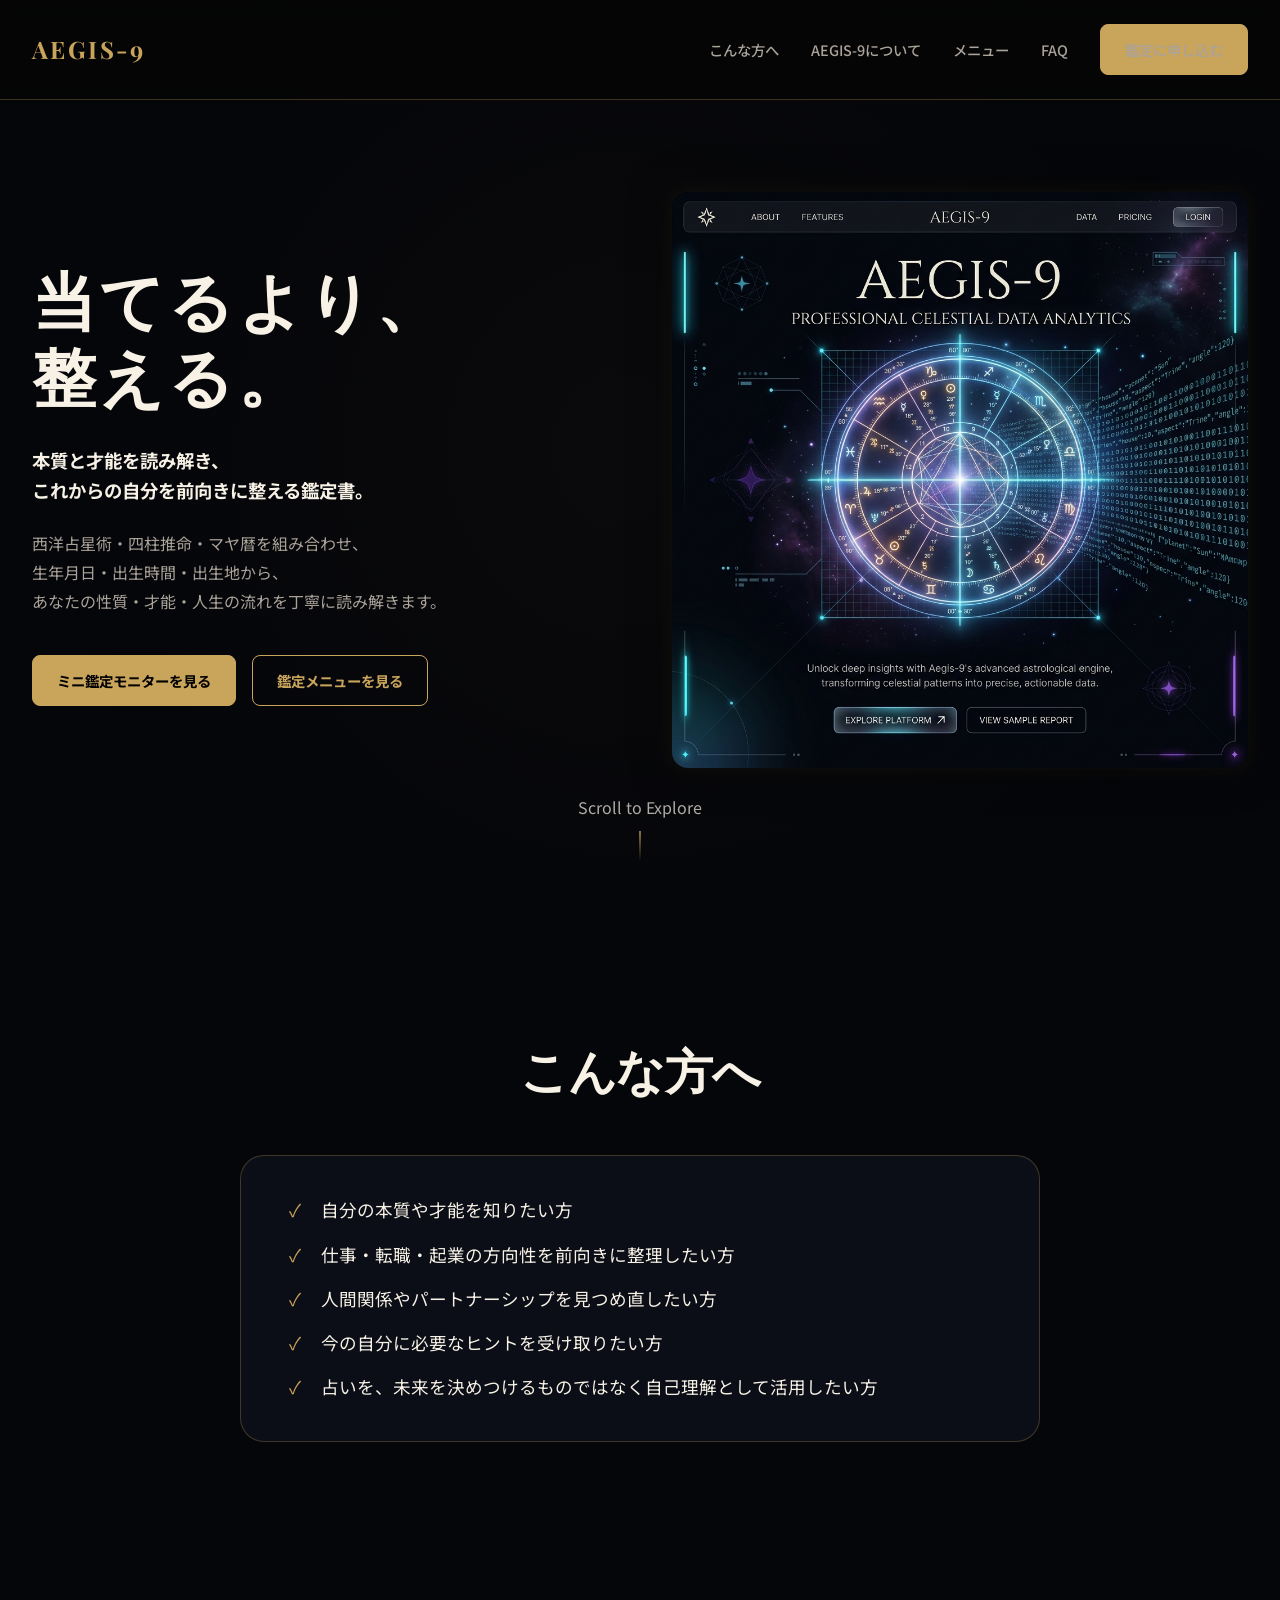
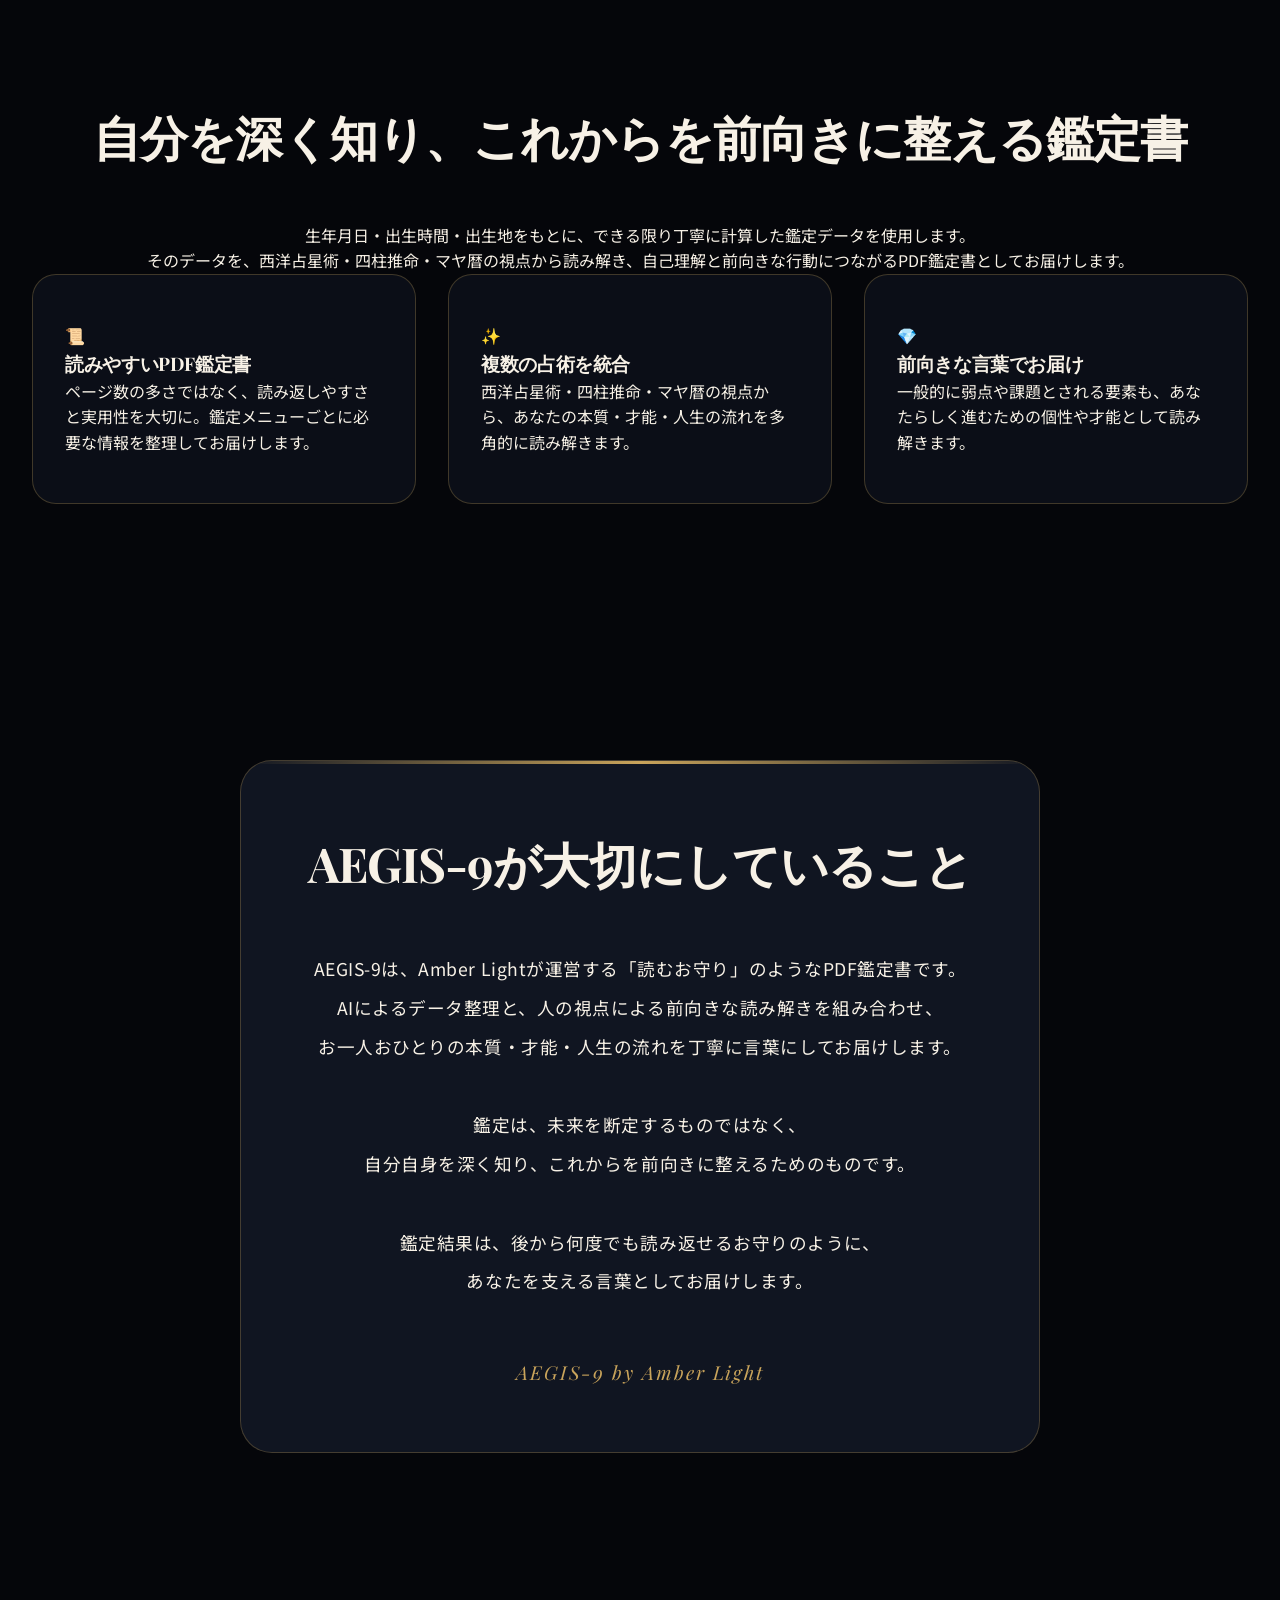
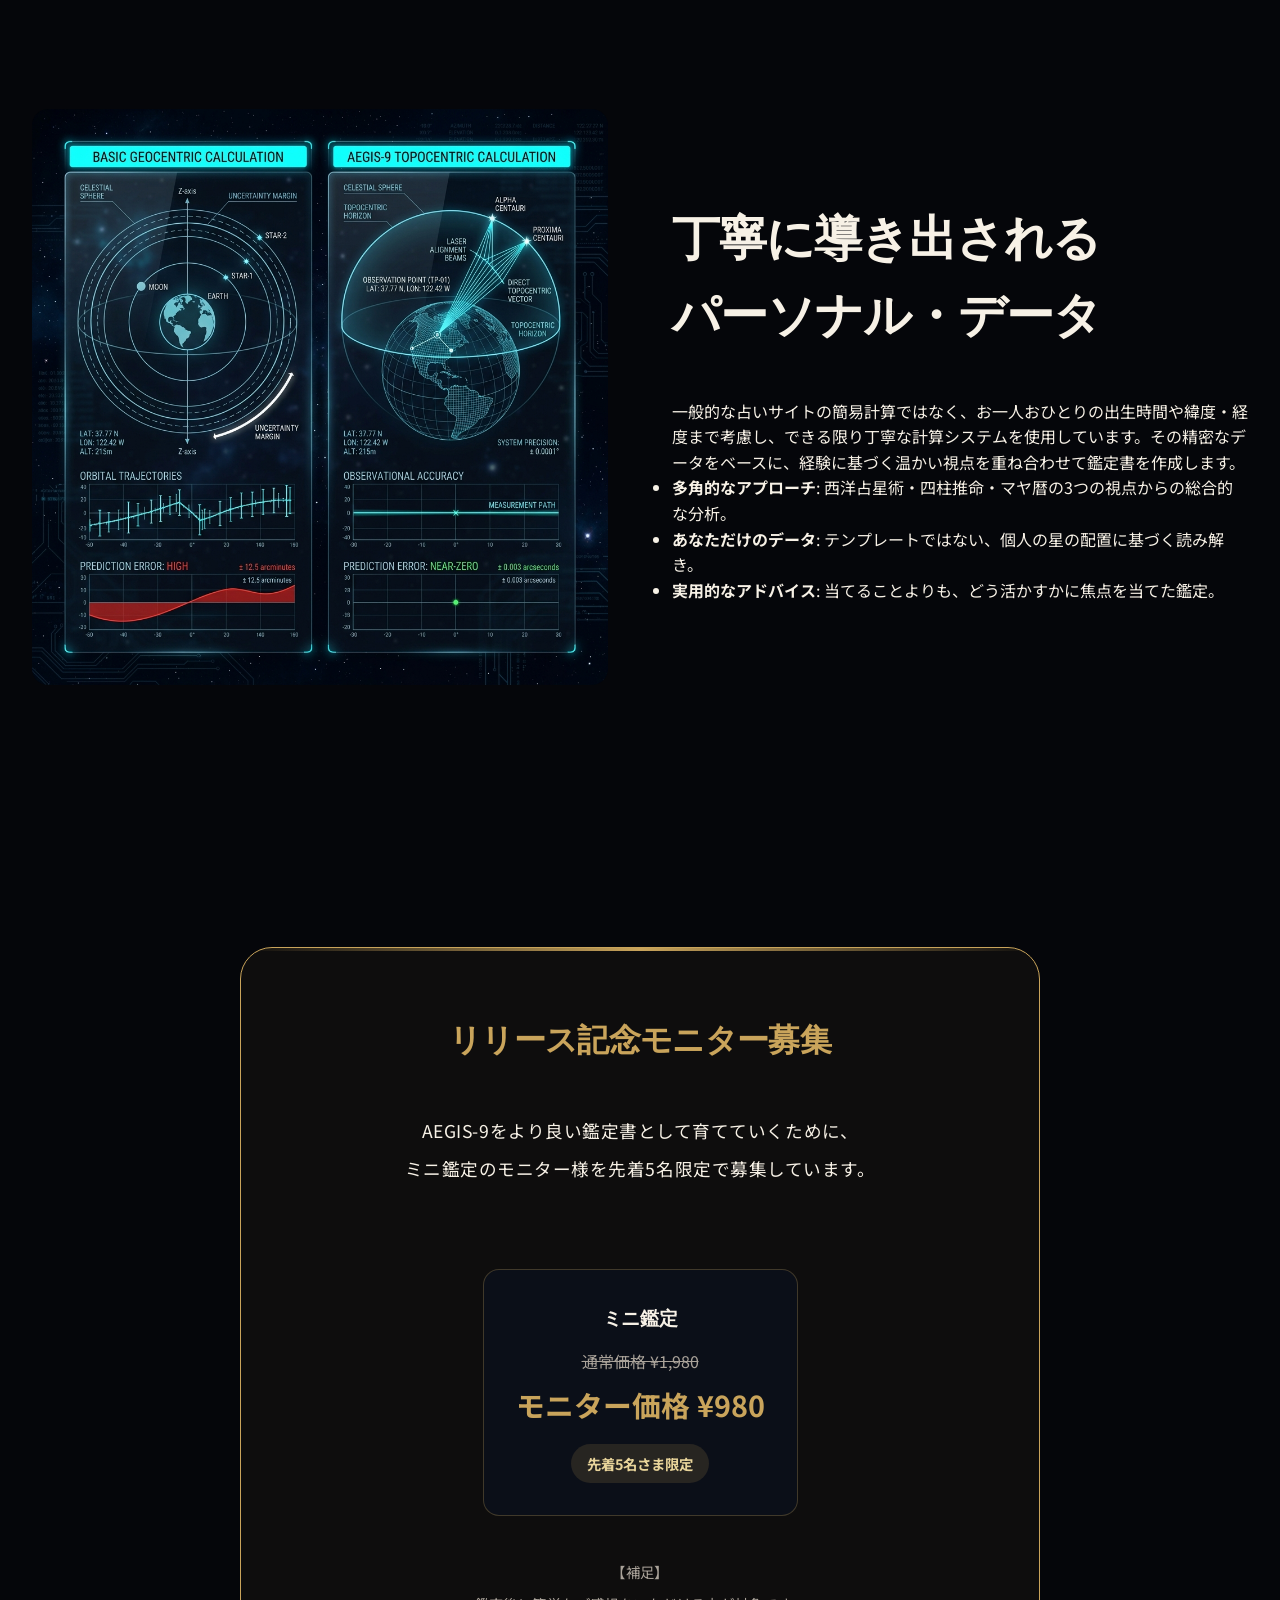
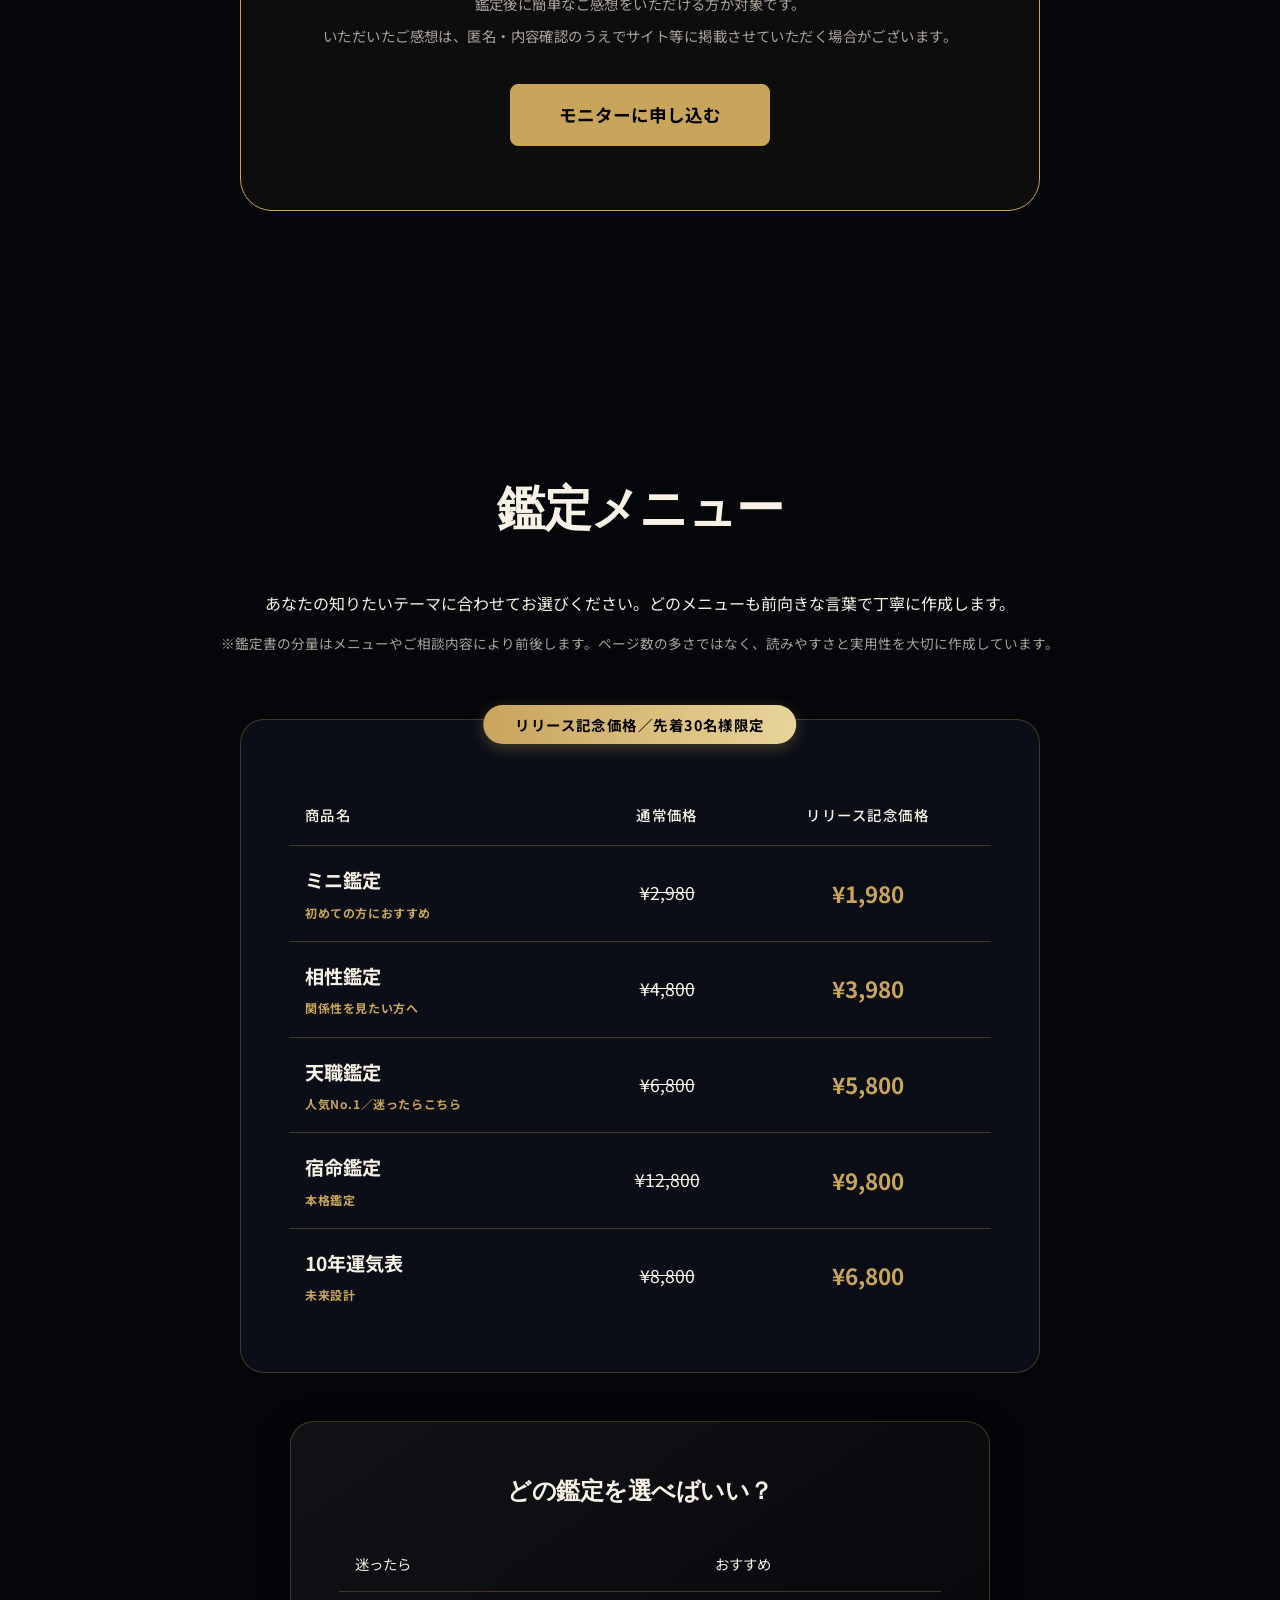
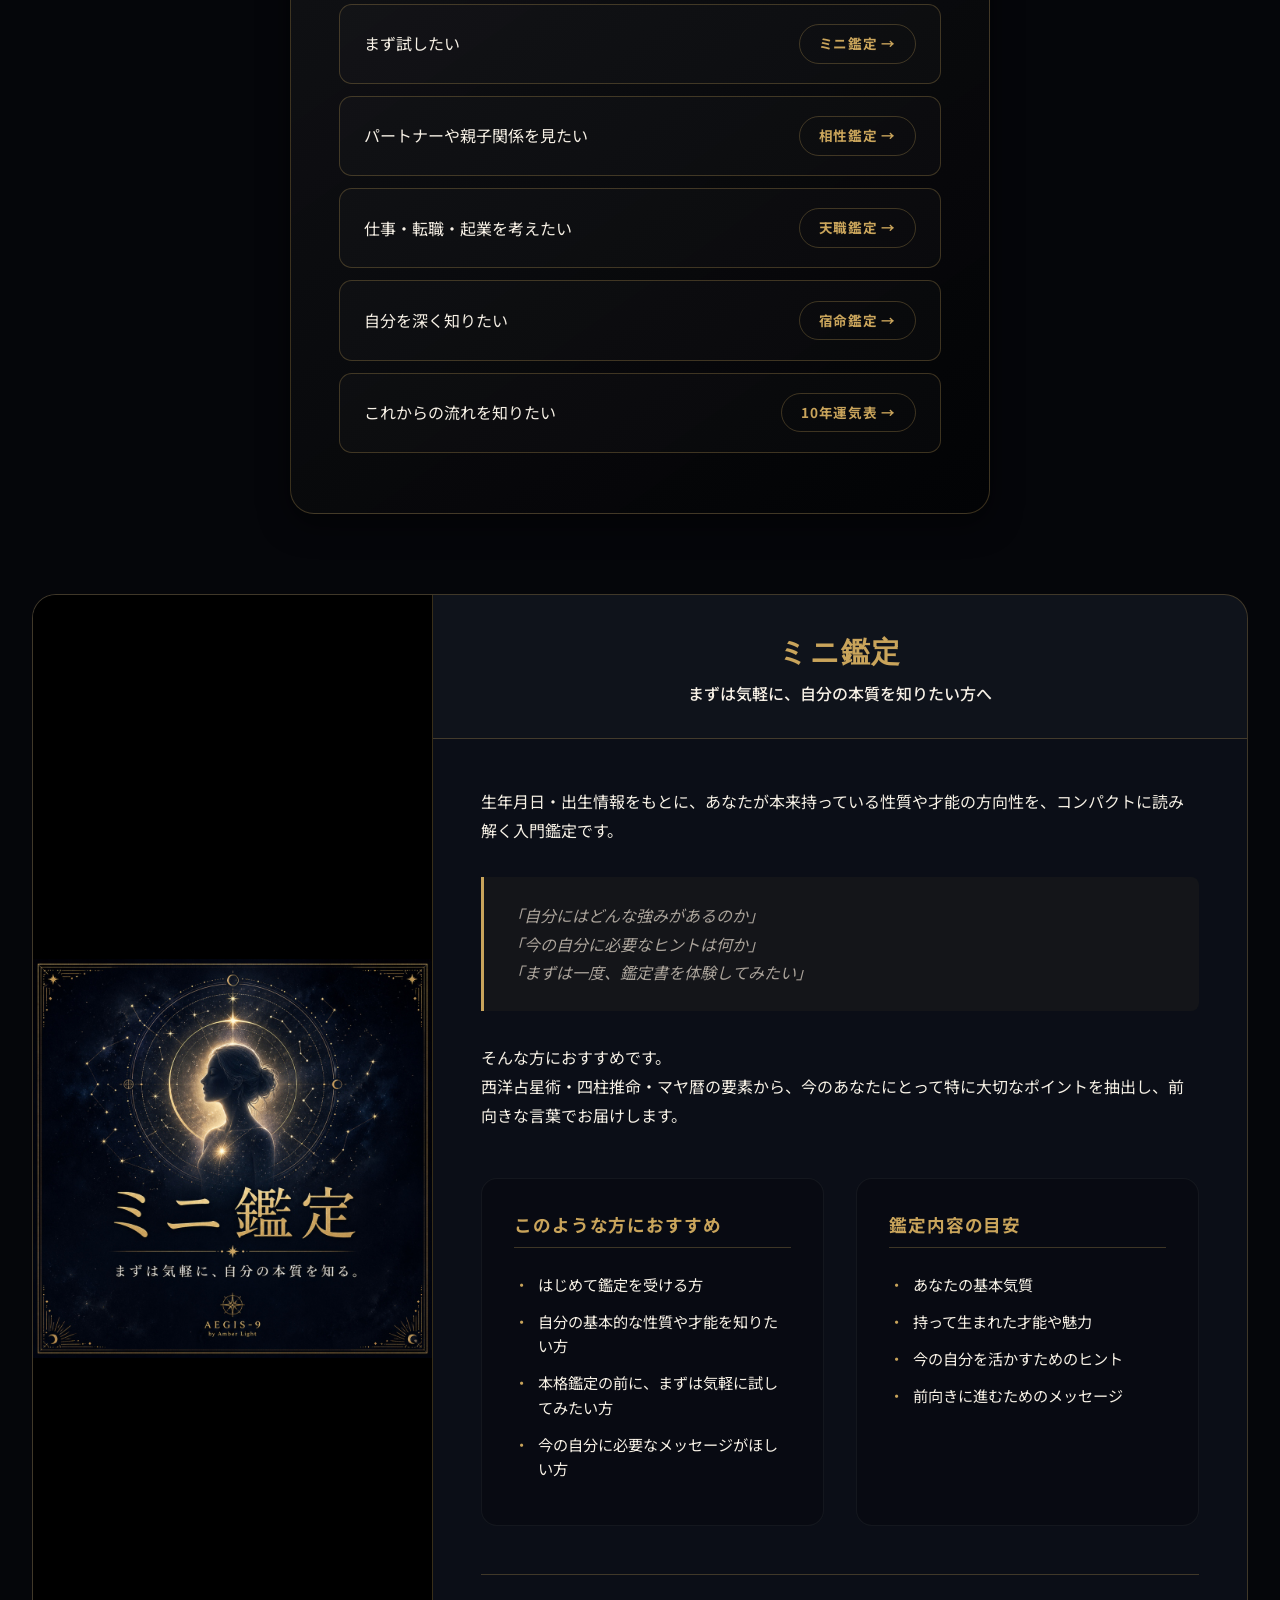
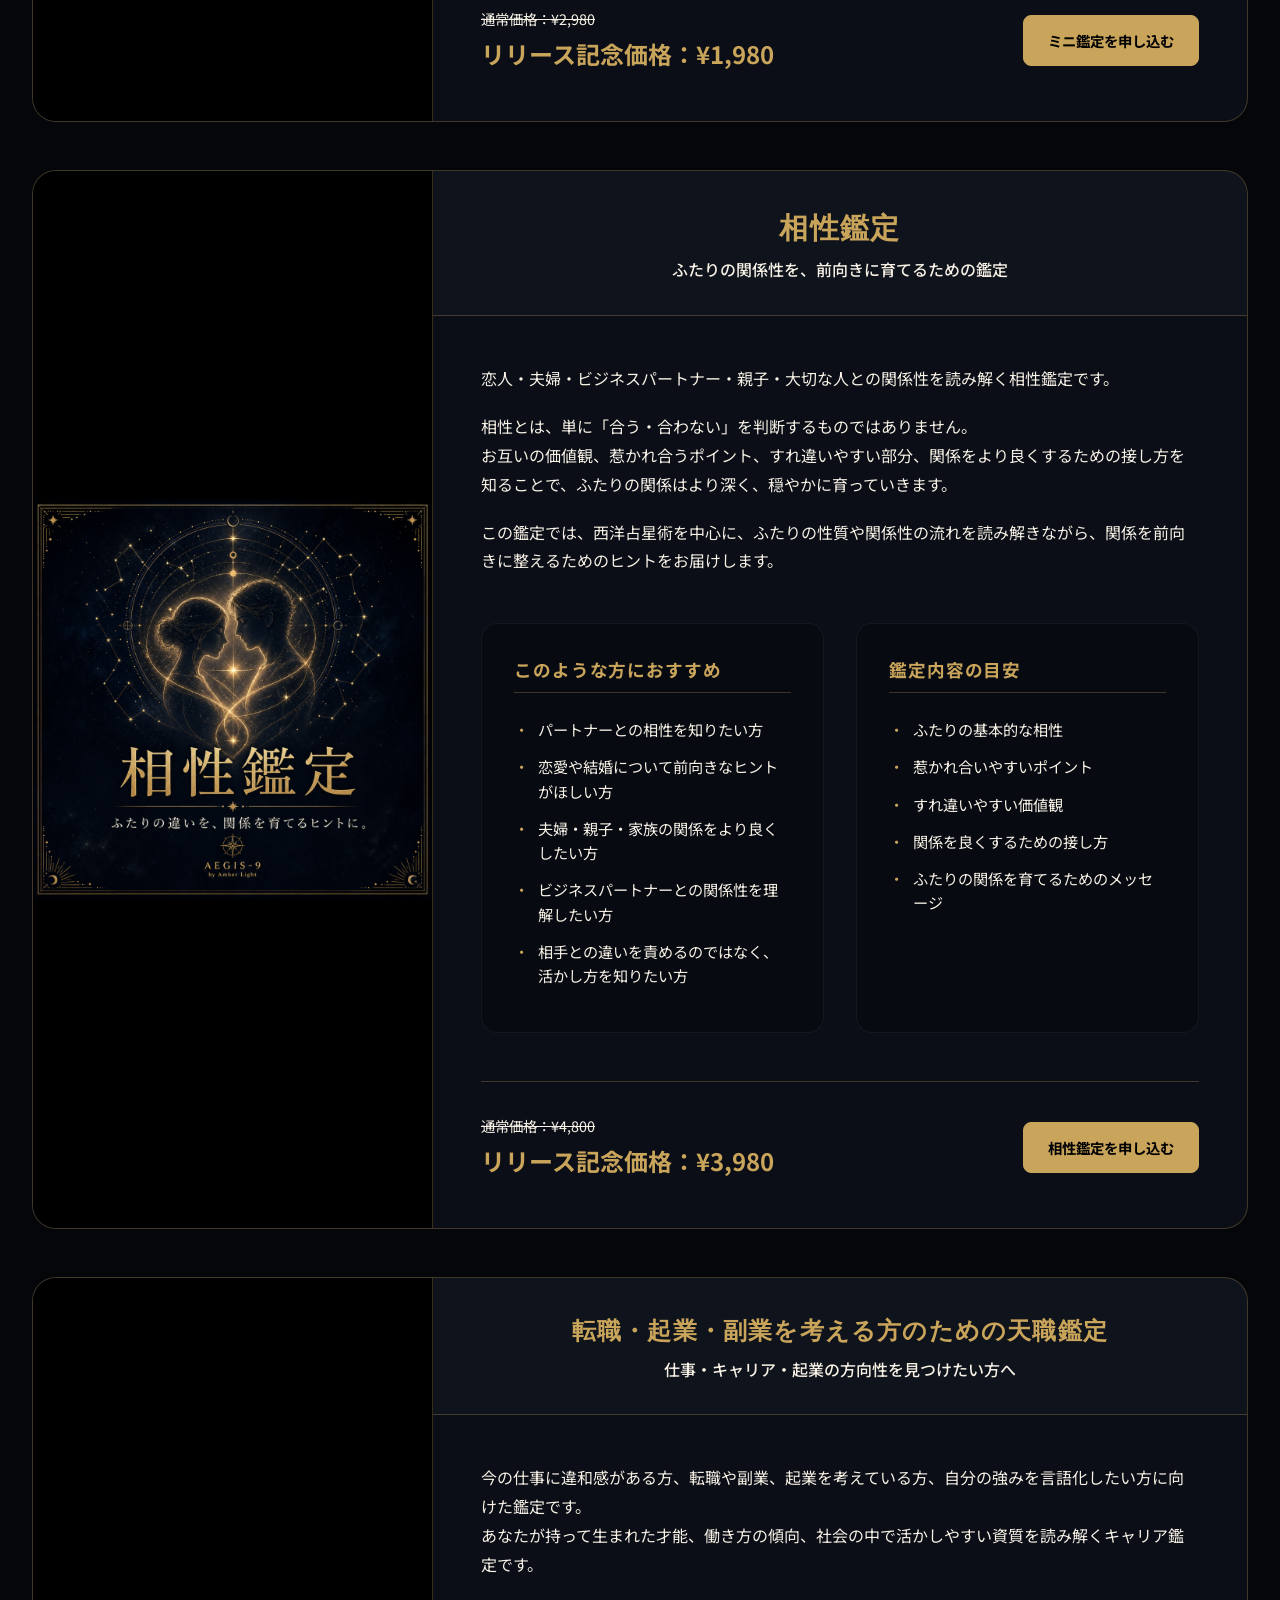
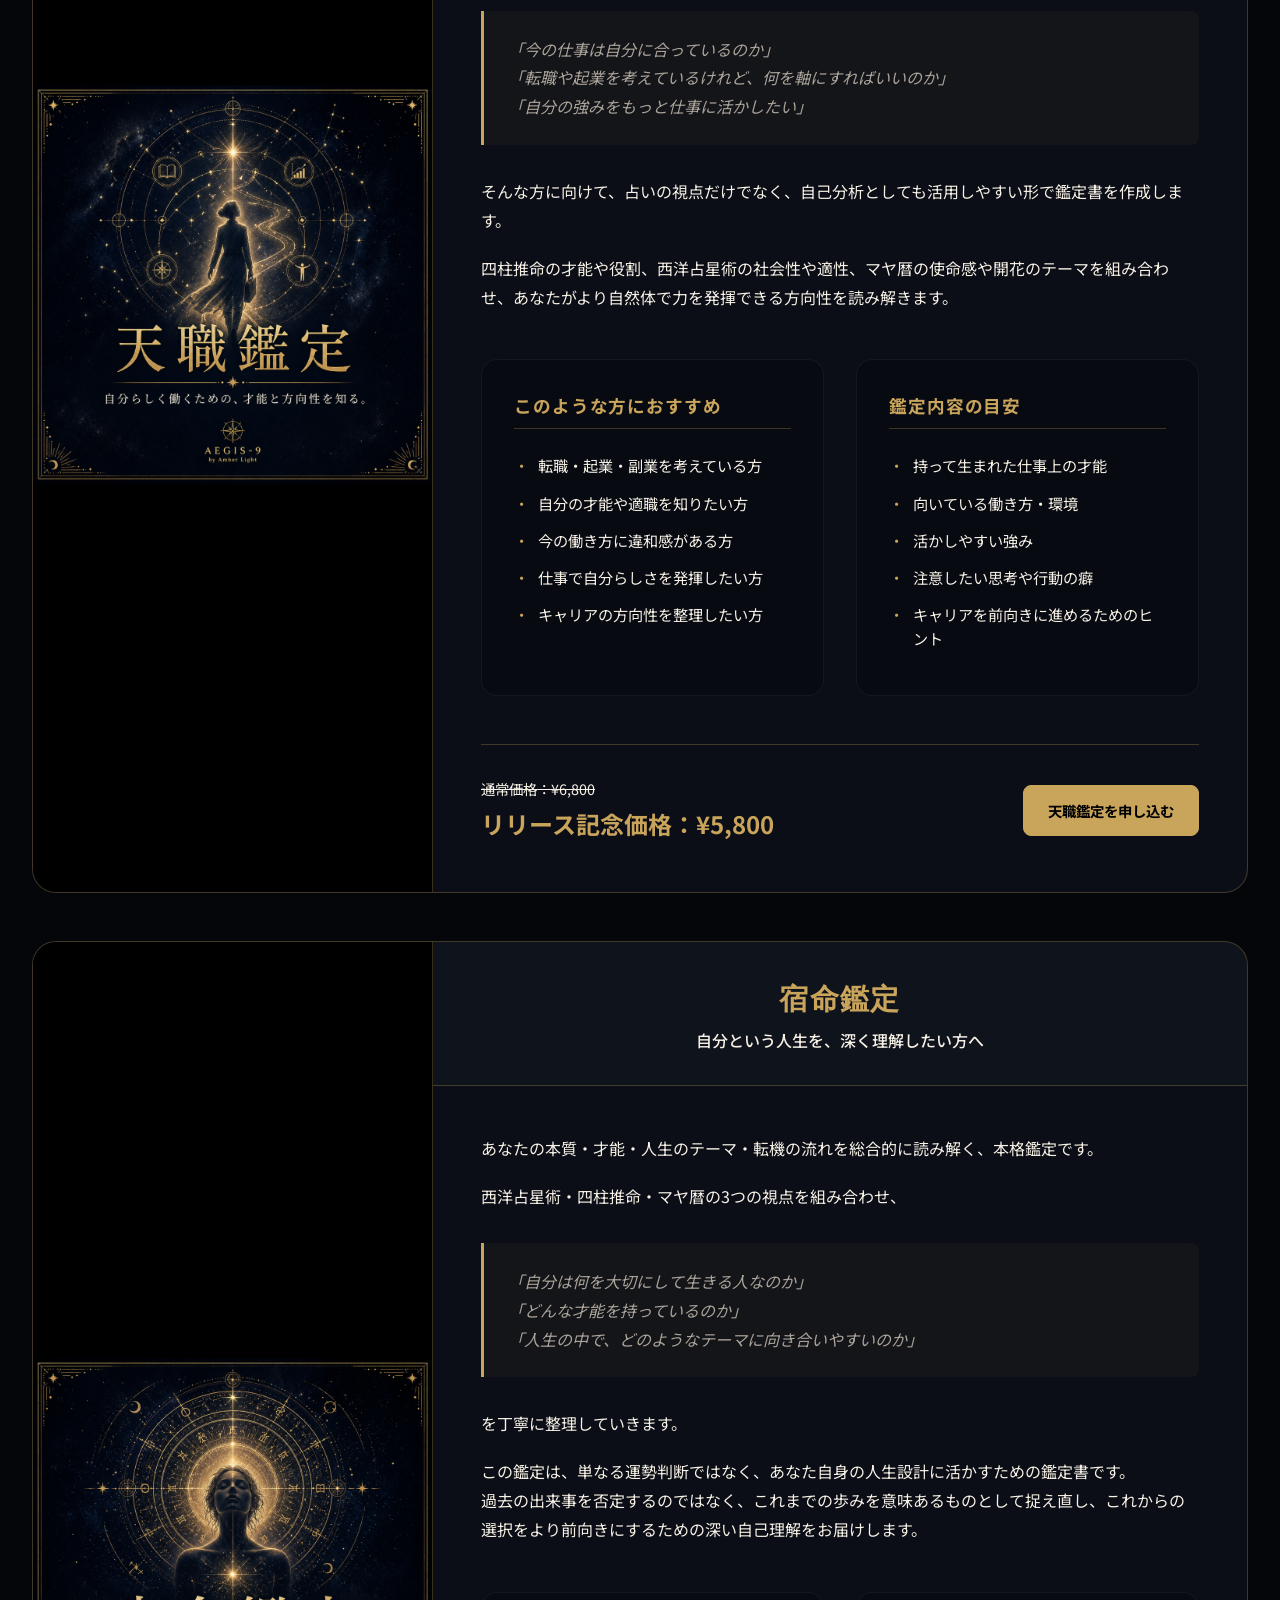
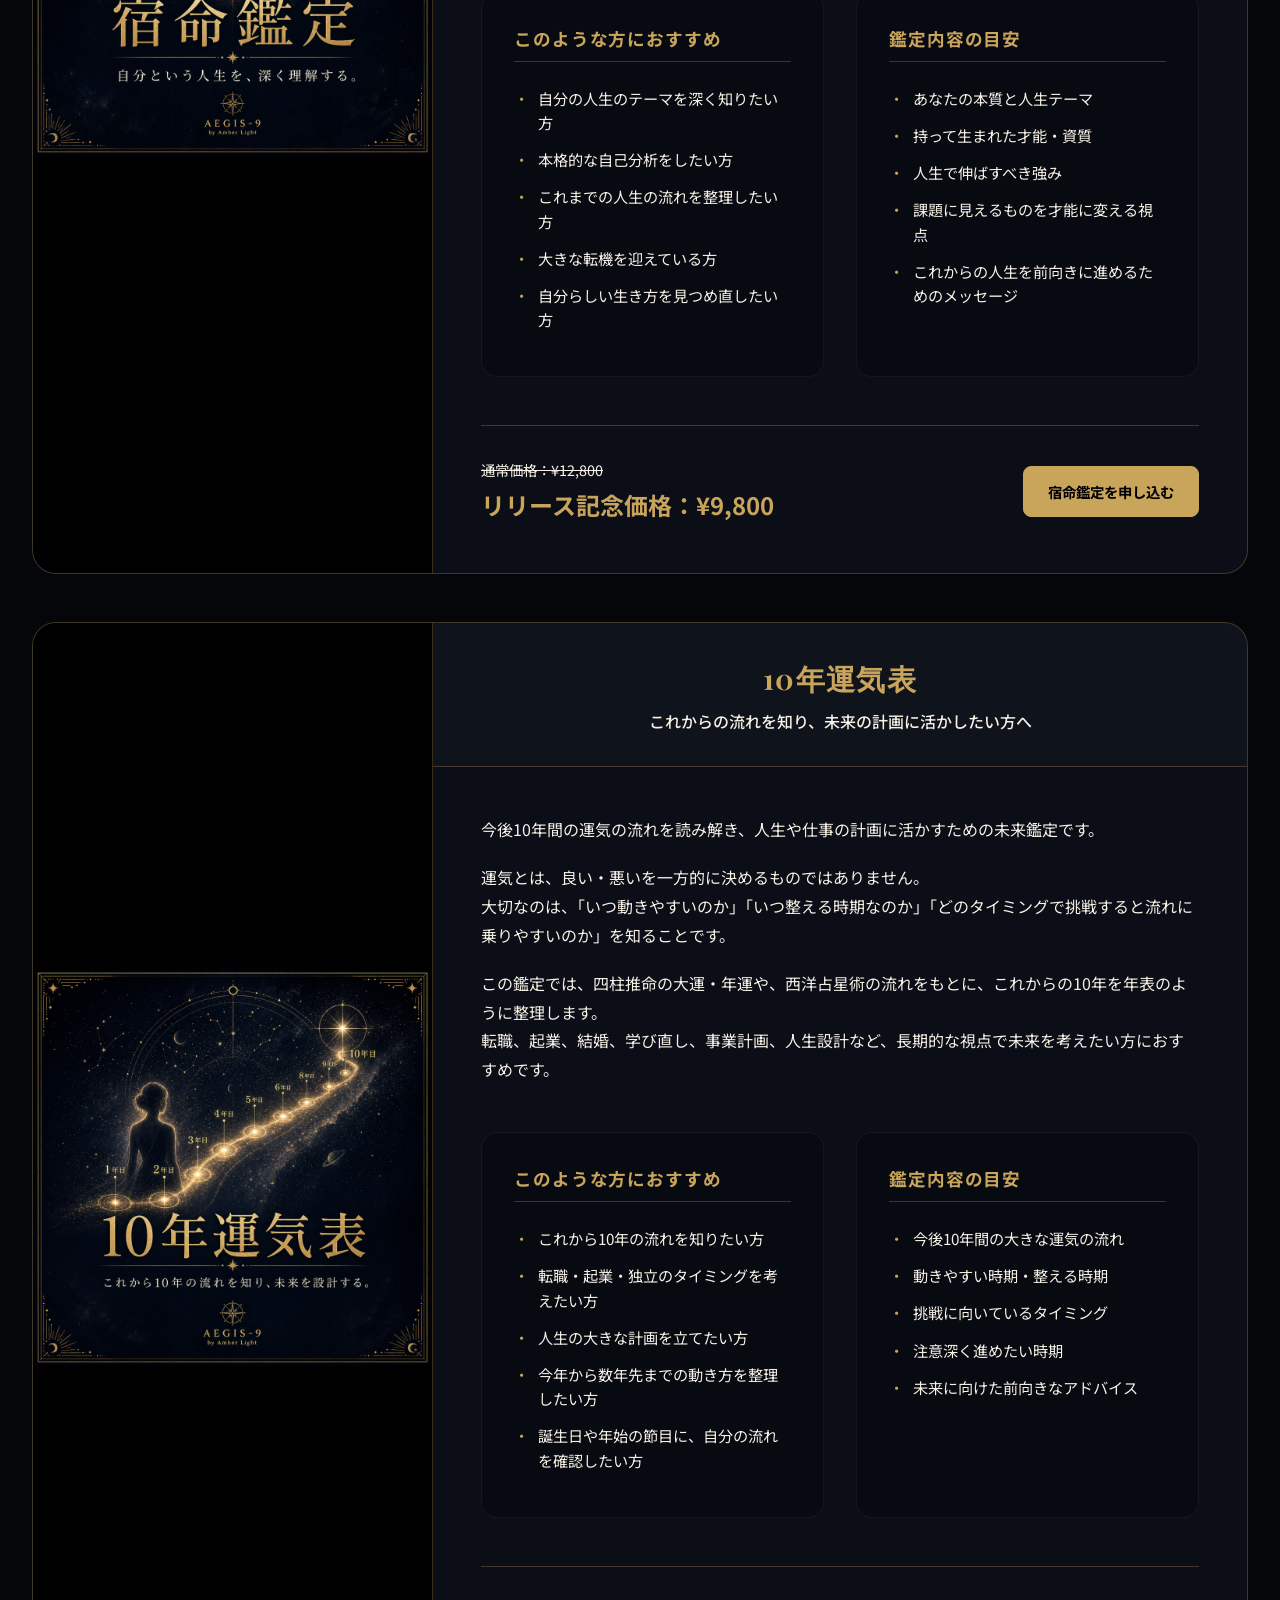
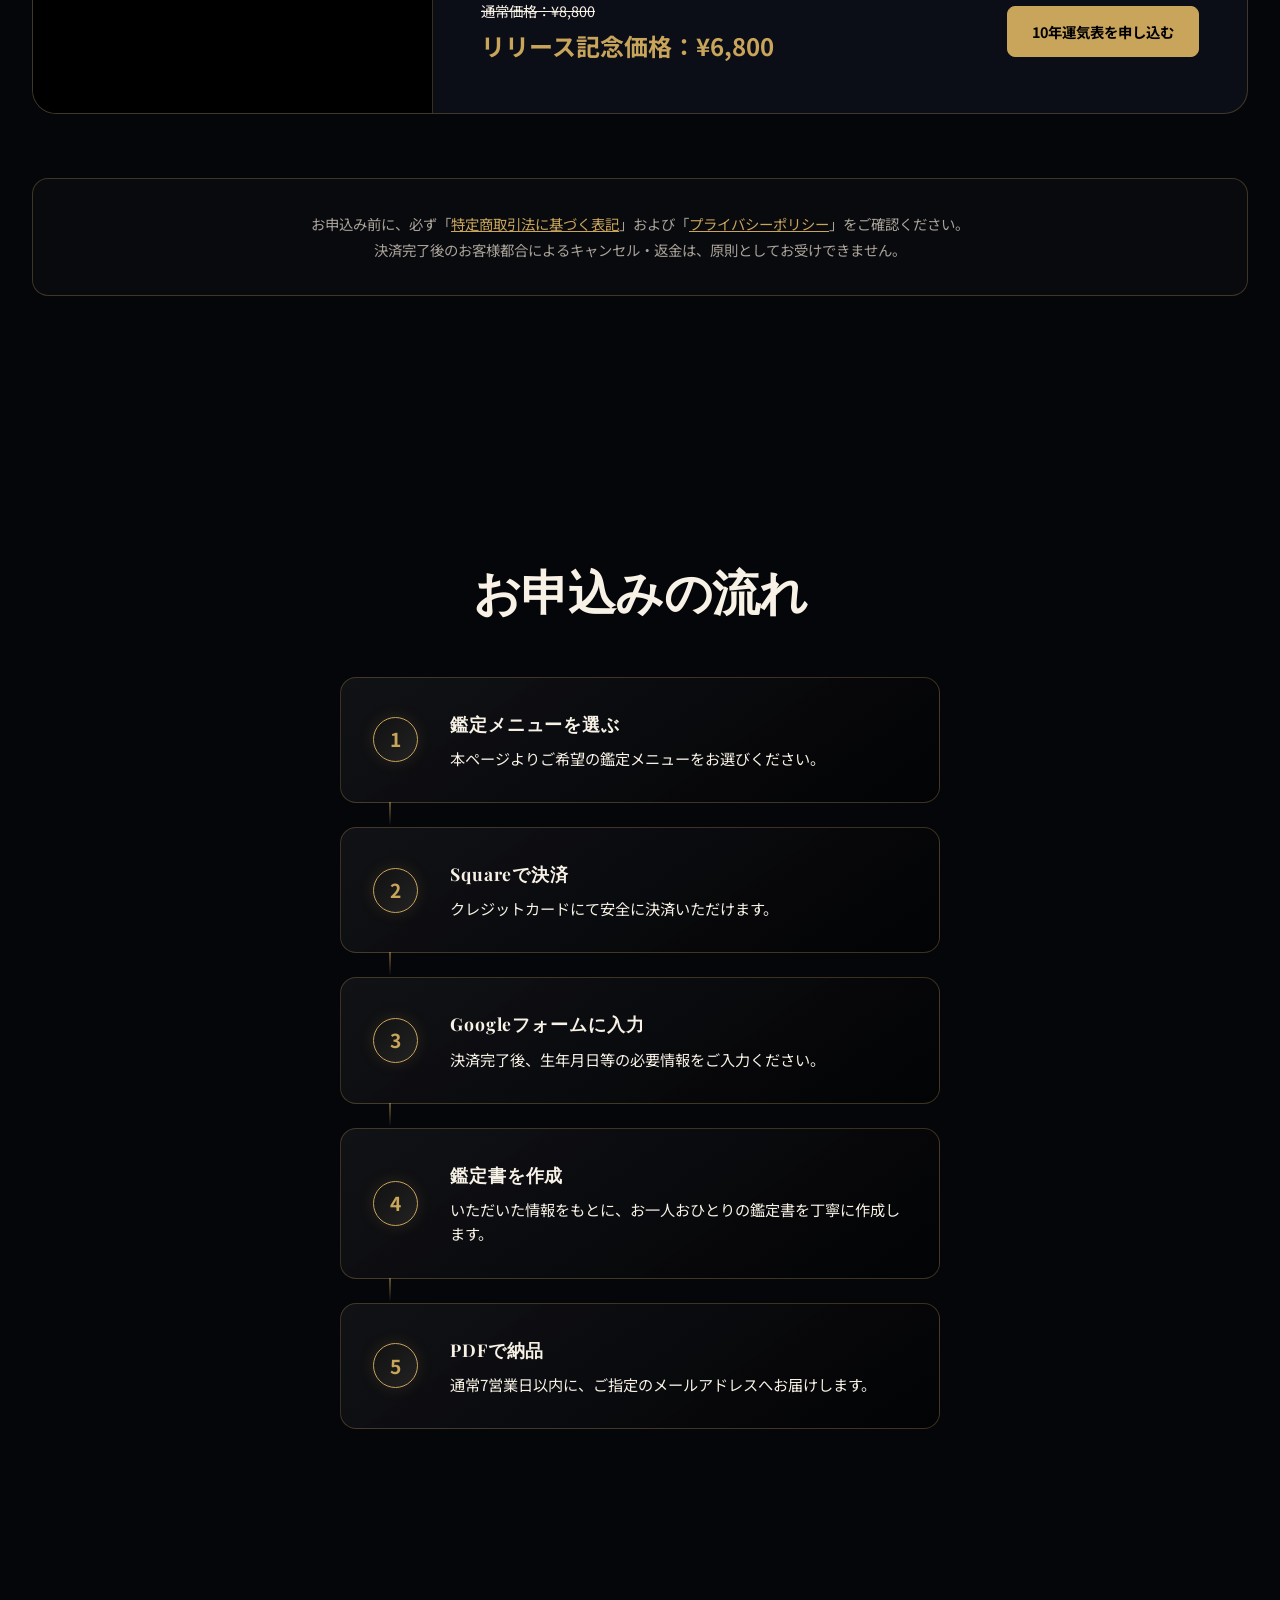
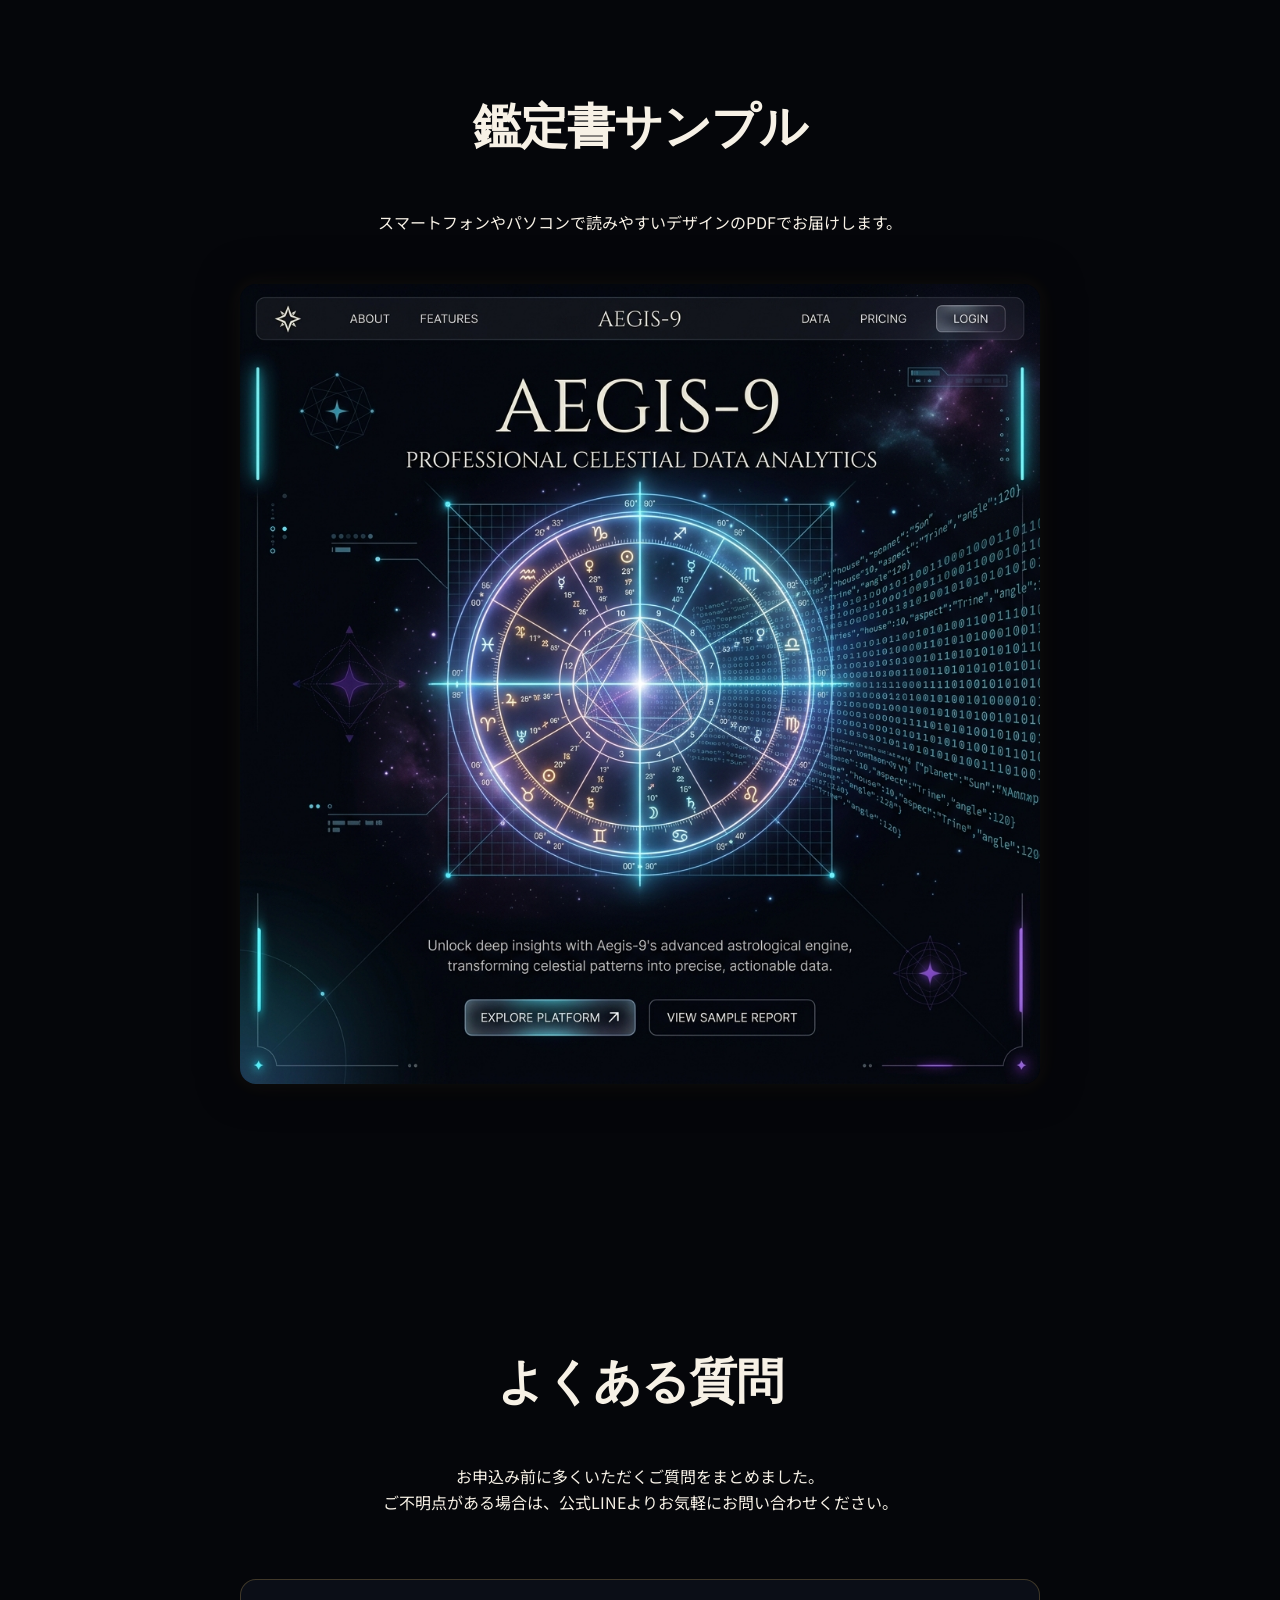
==== index.html @ 686e2a54 "style: LPをネイビー×ゴールドの世界観に全面リデザインし、モニター募集セクションを追加" ====
<!DOCTYPE html>
<html lang="ja">
<head>
    <meta charset="UTF-8">
    <meta name="viewport" content="width=device-width, initial-scale=1.0">
    <title>AEGIS-9｜本質と才能を前向きに読み解く鑑定書</title>
    <meta name="description" content="AEGIS-9は、西洋占星術・四柱推命・マヤ暦を組み合わせ、本質・才能・人生の流れを前向きに読み解く鑑定サービスです。未来を断定するのではなく、自分を深く知り、これからを整えるための鑑定書をお届けします。">
    
    <!-- Structured Data -->
    <script type="application/ld+json">
    {
      "@context": "https://schema.org",
      "@type": "Organization",
      "name": "Amber Light 合同会社",
      "url": "https://aegis-09.amberlight.co.jp/",
      "brand": {
        "@type": "Brand",
        "name": "AEGIS-9 鑑定室"
      },
      "email": "info@amberlight.co.jp",
      "logo": "https://aegis-09.amberlight.co.jp/ogp.png"
    }
    </script>
    <script type="application/ld+json">
    {
      "@context": "https://schema.org",
      "@type": "Service",
      "name": "AEGIS-9 PDF鑑定書",
      "serviceType": "PDF鑑定書・自己理解鑑定",
      "provider": {
        "@type": "Organization",
        "name": "Amber Light 合同会社",
        "url": "https://aegis-09.amberlight.co.jp/"
      },
      "areaServed": "JP",
      "description": "西洋占星術・四柱推命・マヤ暦を組み合わせ、生年月日・出生時間・出生地をもとに本質・才能・人生の流れを前向きに読み解くPDF鑑定書サービスです。",
      "offers": [
        {
          "@type": "Offer",
          "name": "ミニ鑑定",
          "price": "1980",
          "priceCurrency": "JPY",
          "availability": "https://schema.org/InStock"
        },
        {
          "@type": "Offer",
          "name": "天職鑑定",
          "price": "5800",
          "priceCurrency": "JPY",
          "availability": "https://schema.org/InStock"
        }
      ]
    }
    </script>

    <!-- OGP -->
    <meta property="og:title" content="AEGIS-9｜当てるより、整える。">
    <meta property="og:description" content="本質と才能を読み解き、これからの自分を前向きに整える鑑定書。西洋占星術・四柱推命・マヤ暦を組み合わせ、自己理解のための言葉をお届けします。">
    <meta property="og:type" content="website">
    <meta property="og:url" content="https://aegis-09.amberlight.co.jp/">
    <meta property="og:image" content="https://aegis-09.amberlight.co.jp/ogp.png">
    <meta name="twitter:card" content="summary_large_image">
    <!-- Fonts -->
    <link href="https://fonts.googleapis.com/css2?family=Playfair+Display:wght@400;700&family=JetBrains+Mono:wght@300;500&family=Noto+Sans+JP:wght@300;400;700&display=swap" rel="stylesheet">
    
    <link rel="stylesheet" href="index.css">
</head>
<body>
    <div class="glow-overlay"></div>

    <nav class="nav-bar">
        <div class="container nav-content">
            <a href="#" class="logo">AEGIS-9</a>
            <div class="menu-toggle" aria-label="Toggle Menu">
                <span></span>
                <span></span>
                <span></span>
            </div>
            <ul class="nav-links">
                <li><a href="#for-you">こんな方へ</a></li>
                <li><a href="#about">AEGIS-9について</a></li>
                <li><a href="#pricing">メニュー</a></li>
                <li><a href="#faq">FAQ</a></li>
                <li><a href="#pricing" class="btn-primary">鑑定に申し込む</a></li>
            </ul>
        </div>
    </nav>

    <header class="hero">
        <div class="container hero-container">
            <div class="hero-text fade-in">
                <h1 style="font-size: clamp(2.5rem, 6vw, 4rem); letter-spacing: 0.05em; line-height: 1.2;">当てるより、<br>整える。</h1>
                <p style="font-size: 1.15rem; margin-bottom: 1.5rem; color: var(--text); font-weight: 700;">本質と才能を読み解き、<br>これからの自分を前向きに整える鑑定書。</p>
                <p style="font-size: 1rem; line-height: 1.8;">西洋占星術・四柱推命・マヤ暦を組み合わせ、<br>生年月日・出生時間・出生地から、<br>あなたの性質・才能・人生の流れを丁寧に読み解きます。</p>
                <div class="hero-btns" style="display: flex; gap: 1rem; flex-wrap: wrap;">
                    <a href="#monitor" class="btn-primary">ミニ鑑定モニターを見る</a>
                    <a href="#pricing" class="btn-outline">鑑定メニューを見る</a>
                </div>
            </div>
            <div class="hero-visual fade-in">
                <img src="hero.png" alt="Aegis-9 Concept" class="hero-img">
            </div>
        </div>
        
        <div class="scroll-indicator-wrap">
            <span class="scroll-text">Scroll to Explore</span>
            <div class="scroll-dot"></div>
        </div>
    </header>

    
    <main>
<section id="for-you" class="section">
            <div class="container">
                <h2 class="section-title text-center">こんな方へ</h2>
                <div class="features-grid" style="grid-template-columns: 1fr; max-width: 800px; margin: 0 auto;">
                    <div class="feature-card" style="padding: 2.5rem 3rem;">
                        <ul style="list-style: none; display: flex; flex-direction: column; gap: 1rem;">
                            <li style="position: relative; padding-left: 2rem; font-size: 1.1rem; color: var(--text);"><span style="position: absolute; left: 0; color: var(--gold);">✓</span>自分の本質や才能を知りたい方</li>
                            <li style="position: relative; padding-left: 2rem; font-size: 1.1rem; color: var(--text);"><span style="position: absolute; left: 0; color: var(--gold);">✓</span>仕事・転職・起業の方向性を前向きに整理したい方</li>
                            <li style="position: relative; padding-left: 2rem; font-size: 1.1rem; color: var(--text);"><span style="position: absolute; left: 0; color: var(--gold);">✓</span>人間関係やパートナーシップを見つめ直したい方</li>
                            <li style="position: relative; padding-left: 2rem; font-size: 1.1rem; color: var(--text);"><span style="position: absolute; left: 0; color: var(--gold);">✓</span>今の自分に必要なヒントを受け取りたい方</li>
                            <li style="position: relative; padding-left: 2rem; font-size: 1.1rem; color: var(--text);"><span style="position: absolute; left: 0; color: var(--gold);">✓</span>占いを、未来を決めつけるものではなく自己理解として活用したい方</li>
                        </ul>
                    </div>
                </div>
            </div>
        </section>
<section id="about" class="about-report section">
            <div class="container">
                <h2 class="section-title text-center">自分を深く知り、これからを前向きに整える鑑定書</h2>
                <div class="text-center section-desc">
                    <p>生年月日・出生時間・出生地をもとに、できる限り丁寧に計算した鑑定データを使用します。<br>
                    そのデータを、西洋占星術・四柱推命・マヤ暦の視点から読み解き、自己理解と前向きな行動につながるPDF鑑定書としてお届けします。</p>
                </div>
                <div class="features-grid">
                    <div class="feature-card">
                        <div class="icon">📜</div>
                        <h3>読みやすいPDF鑑定書</h3>
                        <p>ページ数の多さではなく、読み返しやすさと実用性を大切に。鑑定メニューごとに必要な情報を整理してお届けします。</p>
                    </div>
                    <div class="feature-card">
                        <div class="icon">✨</div>
                        <h3>複数の占術を統合</h3>
                        <p>西洋占星術・四柱推命・マヤ暦の視点から、あなたの本質・才能・人生の流れを多角的に読み解きます。</p>
                    </div>
                    <div class="feature-card">
                        <div class="icon">💎</div>
                        <h3>前向きな言葉でお届け</h3>
                        <p>一般的に弱点や課題とされる要素も、あなたらしく進むための個性や才能として読み解きます。</p>
                    </div>
                </div>
            </div>
        </section>
<section id="operator" class="operator section">
            <div class="container">
                <div class="operator-card fade-in">
                    <h2 class="section-title text-center">AEGIS-9が大切にしていること</h2>
                    <div class="operator-content">
                        <p>AEGIS-9は、Amber Lightが運営する「読むお守り」のようなPDF鑑定書です。<br>
                        AIによるデータ整理と、人の視点による前向きな読み解きを組み合わせ、<br>
                        お一人おひとりの本質・才能・人生の流れを丁寧に言葉にしてお届けします。</p>
                        
                        <p>鑑定は、未来を断定するものではなく、<br>
                        自分自身を深く知り、これからを前向きに整えるためのものです。</p>
                        <p>鑑定結果は、後から何度でも読み返せるお守りのように、<br>あなたを支える言葉としてお届けします。</p>
                        <div class="operator-signature">
                            <span>AEGIS-9 by Amber Light</span>
                        </div>
                    </div>
                </div>
            </div>
        </section>
<section id="accuracy" class="accuracy section">
            <div class="container">
                <div class="split-view reverse">
                    <div class="data-text">
                        <h2 class="section-title">丁寧に導き出される<br><span class="subtitle">パーソナル・データ</span></h2>
                        <p>一般的な占いサイトの簡易計算ではなく、お一人おひとりの出生時間や緯度・経度まで考慮し、できる限り丁寧な計算システムを使用しています。その精密なデータをベースに、経験に基づく温かい視点を重ね合わせて鑑定書を作成します。</p>
                        <ul class="data-list gold">
                            <li><strong>多角的なアプローチ</strong>: 西洋占星術・四柱推命・マヤ暦の3つの視点からの総合的な分析。</li>
                            <li><strong>あなただけのデータ</strong>: テンプレートではない、個人の星の配置に基づく読み解き。</li>
                            <li><strong>実用的なアドバイス</strong>: 当てることよりも、どう活かすかに焦点を当てた鑑定。</li>
                        </ul>
                    </div>
                    <div class="visual-panel">
                        <img src="accuracy.png" alt="Accuracy Comparison" class="comparison-img">
                    </div>
                </div>
            </div>
        </section>

        <!-- Monitor Section -->
        <section id="monitor" class="section">
            <div class="container">
                <div class="operator-card fade-in" style="background: rgba(201, 164, 91, 0.05); border: 1px solid var(--gold);">
                    <h2 class="section-title text-center" style="font-size: 2rem; color: var(--gold);">リリース記念モニター募集</h2>
                    <div class="operator-content text-center">
                        <p>AEGIS-9をより良い鑑定書として育てていくために、<br>
                        ミニ鑑定のモニター様を先着5名限定で募集しています。</p>
                        
                        <div style="margin: 2.5rem 0; padding: 2rem; background: var(--bg-soft); border-radius: 1rem; display: inline-block; text-align: center; border: 1px solid var(--glass-border);">
                            <h3 style="color: var(--text); margin-bottom: 1rem; font-size: 1.2rem;">ミニ鑑定</h3>
                            <div style="display: flex; flex-direction: column; gap: 0.5rem;">
                                <span style="text-decoration: line-through; color: var(--muted); font-size: 1rem;">通常価格 ¥1,980</span>
                                <span style="color: var(--gold); font-size: 1.8rem; font-weight: 700;">モニター価格 ¥980</span>
                            </div>
                            <div style="margin-top: 1rem; color: var(--gold-light); font-size: 0.9rem; font-weight: bold; background: rgba(201, 164, 91, 0.15); padding: 0.5rem 1rem; border-radius: 2rem; display: inline-block;">先着5名さま限定</div>
                        </div>

                        <p style="font-size: 0.9rem; color: var(--muted);">
                            【補足】<br>
                            鑑定後に簡単なご感想をいただける方が対象です。<br>
                            いただいたご感想は、匿名・内容確認のうえでサイト等に掲載させていただく場合がございます。
                        </p>

                        <div style="margin-top: 2rem;">
                            <a href="https://square.link/u/jEoQCHUQ" class="btn-primary" target="_blank" rel="noopener" style="padding: 1rem 3rem; font-size: 1.1rem;">モニターに申し込む</a>
                        </div>
                    </div>
                </div>
            </div>
        </section>

<section id="pricing" class="pricing section">
            <div class="container">
                <h2 class="section-title text-center">鑑定メニュー</h2>
                <p class="text-center section-desc">
                    あなたの知りたいテーマに合わせてお選びください。どのメニューも前向きな言葉で丁寧に作成します。<br>
                    <span style="font-size:0.85rem; color:var(--muted); display:block; margin-top:1rem;">※鑑定書の分量はメニューやご相談内容により前後します。ページ数の多さではなく、読みやすさと実用性を大切に作成しています。</span>
                </p>
                <div class="pricing-table-container">
                    <div class="opening-campaign-badge">リリース記念価格／先着30名様限定</div>
                    <table class="pricing-table">
                        <thead>
                            <tr>
                                <th>商品名</th>
                                <th>通常価格</th>
                                <th>リリース記念価格</th>
                            </tr>
                        </thead>
                        <tbody>
                            <tr>
                                <td>ミニ鑑定<br><span class="menu-label">初めての方におすすめ</span></td>
                                <td class="strike">¥2,980</td>
                                <td class="highlight">¥1,980</td>
                            </tr>
                            <tr>
                                <td>相性鑑定<br><span class="menu-label">関係性を見たい方へ</span></td>
                                <td class="strike">¥4,800</td>
                                <td class="highlight">¥3,980</td>
                            </tr>
                            <tr>
                                <td>天職鑑定<br><span class="menu-label">人気No.1／迷ったらこちら</span></td>
                                <td class="strike">¥6,800</td>
                                <td class="highlight">¥5,800</td>
                            </tr>
                            <tr>
                                <td>宿命鑑定<br><span class="menu-label">本格鑑定</span></td>
                                <td class="strike">¥12,800</td>
                                <td class="highlight">¥9,800</td>
                            </tr>
                            <tr>
                                <td>10年運気表<br><span class="menu-label">未来設計</span></td>
                                <td class="strike">¥8,800</td>
                                <td class="highlight">¥6,800</td>
                            </tr>
                        </tbody>
                    </table>
                </div>
                
                <!-- Comparison Guide -->
                <div class="comparison-guide fade-in">
                    <h3 class="text-center" style="margin-bottom: 2rem; color: var(--accent-cyan); font-size: 1.5rem;">どの鑑定を選べばいい？</h3>
                    <div class="comparison-table-wrapper">
                        <table class="comparison-table">
                            <thead>
                                <tr>
                                    <th>迷ったら</th>
                                    <th>おすすめ</th>
                                </tr>
                            </thead>
                            <tbody>
                                <tr><td>まず試したい</td><td><a href="#mini" class="text-gold">ミニ鑑定 &rarr;</a></td></tr>
                                <tr><td>パートナーや親子関係を見たい</td><td><a href="#compatibility" class="text-gold">相性鑑定 &rarr;</a></td></tr>
                                <tr><td>仕事・転職・起業を考えたい</td><td><a href="#career" class="text-gold">天職鑑定 &rarr;</a></td></tr>
                                <tr><td>自分を深く知りたい</td><td><a href="#destiny" class="text-gold">宿命鑑定 &rarr;</a></td></tr>
                                <tr><td>これからの流れを知りたい</td><td><a href="#ten-years" class="text-gold">10年運気表 &rarr;</a></td></tr>
                            </tbody>
                        </table>
                    </div>
                </div>
                
                <div class="menu-details-list">
                    <!-- ミニ鑑定 -->
                    <div id="mini" class="menu-detail-card">
                        <div class="menu-card-image-wrapper">
                            <img src="aegis9-mini-reading-pdf.jpg" alt="AEGIS-9のミニ鑑定PDF鑑定書イメージ。自分の本質や才能を前向きに読み解く入門鑑定メニュー。" class="menu-card-image">
                        </div>
                        <div class="menu-card-content">
                            <div class="menu-detail-header">
                                <h3>ミニ鑑定</h3>
                            <p class="menu-subtitle">まずは気軽に、自分の本質を知りたい方へ</p>
                        </div>
                        <div class="menu-detail-body">
                            <p>生年月日・出生情報をもとに、あなたが本来持っている性質や才能の方向性を、コンパクトに読み解く入門鑑定です。</p>
                            <div class="menu-quote">
                                「自分にはどんな強みがあるのか」<br>
                                「今の自分に必要なヒントは何か」<br>
                                「まずは一度、鑑定書を体験してみたい」
                            </div>
                            <p>そんな方におすすめです。<br>西洋占星術・四柱推命・マヤ暦の要素から、今のあなたにとって特に大切なポイントを抽出し、前向きな言葉でお届けします。</p>
                            
                            <div class="menu-lists-grid">
                                <div class="menu-list-box">
                                    <h4>このような方におすすめ</h4>
                                    <ul>
                                        <li>はじめて鑑定を受ける方</li>
                                        <li>自分の基本的な性質や才能を知りたい方</li>
                                        <li>本格鑑定の前に、まずは気軽に試してみたい方</li>
                                        <li>今の自分に必要なメッセージがほしい方</li>
                                    </ul>
                                </div>
                                <div class="menu-list-box">
                                    <h4>鑑定内容の目安</h4>
                                    <ul>
                                        <li>あなたの基本気質</li>
                                        <li>持って生まれた才能や魅力</li>
                                        <li>今の自分を活かすためのヒント</li>
                                        <li>前向きに進むためのメッセージ</li>
                                    </ul>
                                </div>
                            </div>
                            
                            <div class="menu-detail-action">
                                <div class="menu-price-display">
                                    <span class="strike">通常価格：¥2,980</span>
                                    <span class="highlight">リリース記念価格：¥1,980</span>
                                </div>
                                <a href="https://square.link/u/vsWx9dSG" class="btn-primary" target="_blank" rel="noopener">ミニ鑑定を申し込む</a>
                            </div>
                        </div>
                    </div>
                </div>

                    <!-- 相性鑑定 -->
                    <div id="compatibility" class="menu-detail-card">
                        <div class="menu-card-image-wrapper">
                            <img src="aegis9-compatibility-reading.jpg" alt="AEGIS-9の相性鑑定PDF鑑定書イメージ。関係性を前向きに育てるための相性読み解きメニュー。" class="menu-card-image">
                        </div>
                        <div class="menu-card-content">
                            <div class="menu-detail-header">
                                <h3>相性鑑定</h3>
                            <p class="menu-subtitle">ふたりの関係性を、前向きに育てるための鑑定</p>
                        </div>
                        <div class="menu-detail-body">
                            <p>恋人・夫婦・ビジネスパートナー・親子・大切な人との関係性を読み解く相性鑑定です。</p>
                            <p>相性とは、単に「合う・合わない」を判断するものではありません。<br>
                            お互いの価値観、惹かれ合うポイント、すれ違いやすい部分、関係をより良くするための接し方を知ることで、ふたりの関係はより深く、穏やかに育っていきます。</p>
                            <p>この鑑定では、西洋占星術を中心に、ふたりの性質や関係性の流れを読み解きながら、関係を前向きに整えるためのヒントをお届けします。</p>
                            
                            <div class="menu-lists-grid">
                                <div class="menu-list-box">
                                    <h4>このような方におすすめ</h4>
                                    <ul>
                                        <li>パートナーとの相性を知りたい方</li>
                                        <li>恋愛や結婚について前向きなヒントがほしい方</li>
                                        <li>夫婦・親子・家族の関係をより良くしたい方</li>
                                        <li>ビジネスパートナーとの関係性を理解したい方</li>
                                        <li>相手との違いを責めるのではなく、活かし方を知りたい方</li>
                                    </ul>
                                </div>
                                <div class="menu-list-box">
                                    <h4>鑑定内容の目安</h4>
                                    <ul>
                                        <li>ふたりの基本的な相性</li>
                                        <li>惹かれ合いやすいポイント</li>
                                        <li>すれ違いやすい価値観</li>
                                        <li>関係を良くするための接し方</li>
                                        <li>ふたりの関係を育てるためのメッセージ</li>
                                    </ul>
                                </div>
                            </div>
                            
                            <div class="menu-detail-action">
                                <div class="menu-price-display">
                                    <span class="strike">通常価格：¥4,800</span>
                                    <span class="highlight">リリース記念価格：¥3,980</span>
                                </div>
                                <a href="https://square.link/u/FQnoowLz" class="btn-primary" target="_blank" rel="noopener">相性鑑定を申し込む</a>
                            </div>
                        </div>
                    </div>
                </div>

                    <!-- 天職鑑定 -->
                    <div id="career" class="menu-detail-card">
                        <div class="menu-card-image-wrapper">
                            <img src="aegis9-career-reading.jpg" alt="AEGIS-9の天職鑑定PDF鑑定書イメージ。仕事・転職・起業の方向性を前向きに読み解く鑑定メニュー。" class="menu-card-image">
                        </div>
                        <div class="menu-card-content">
                            <div class="menu-detail-header">
                                <h3 style="font-size: 1.5rem; margin-bottom: 0.5rem; color: var(--gold);">転職・起業・副業を考える方のための天職鑑定</h3>
                            <p class="menu-subtitle">仕事・キャリア・起業の方向性を見つけたい方へ</p>
                        </div>
                        <div class="menu-detail-body">
                            <p>今の仕事に違和感がある方、転職や副業、起業を考えている方、自分の強みを言語化したい方に向けた鑑定です。<br>
                            あなたが持って生まれた才能、働き方の傾向、社会の中で活かしやすい資質を読み解くキャリア鑑定です。</p>
                            <div class="menu-quote">
                                「今の仕事は自分に合っているのか」<br>
                                「転職や起業を考えているけれど、何を軸にすればいいのか」<br>
                                「自分の強みをもっと仕事に活かしたい」
                            </div>
                            <p>そんな方に向けて、占いの視点だけでなく、自己分析としても活用しやすい形で鑑定書を作成します。</p>
                            <p>四柱推命の才能や役割、西洋占星術の社会性や適性、マヤ暦の使命感や開花のテーマを組み合わせ、あなたがより自然体で力を発揮できる方向性を読み解きます。</p>
                            
                            <div class="menu-lists-grid">
                                <div class="menu-list-box">
                                    <h4>このような方におすすめ</h4>
                                    <ul>
                                        <li>転職・起業・副業を考えている方</li>
                                        <li>自分の才能や適職を知りたい方</li>
                                        <li>今の働き方に違和感がある方</li>
                                        <li>仕事で自分らしさを発揮したい方</li>
                                        <li>キャリアの方向性を整理したい方</li>
                                    </ul>
                                </div>
                                <div class="menu-list-box">
                                    <h4>鑑定内容の目安</h4>
                                    <ul>
                                        <li>持って生まれた仕事上の才能</li>
                                        <li>向いている働き方・環境</li>
                                        <li>活かしやすい強み</li>
                                        <li>注意したい思考や行動の癖</li>
                                        <li>キャリアを前向きに進めるためのヒント</li>
                                    </ul>
                                </div>
                            </div>
                            
                            <div class="menu-detail-action">
                                <div class="menu-price-display">
                                    <span class="strike">通常価格：¥6,800</span>
                                    <span class="highlight">リリース記念価格：¥5,800</span>
                                </div>
                                <a href="https://square.link/u/Z37Ls3YT" class="btn-primary" target="_blank" rel="noopener">天職鑑定を申し込む</a>
                            </div>
                        </div>
                    </div>
                </div>

                    <!-- 宿命鑑定 -->
                    <div id="destiny" class="menu-detail-card">
                        <div class="menu-card-image-wrapper">
                            <img src="aegis9-life-design-reading.jpg" alt="AEGIS-9の宿命鑑定PDF鑑定書イメージ。自分という人生を深く理解するための本格鑑定メニュー。" class="menu-card-image">
                        </div>
                        <div class="menu-card-content">
                            <div class="menu-detail-header">
                                <h3>宿命鑑定</h3>
                            <p class="menu-subtitle">自分という人生を、深く理解したい方へ</p>
                        </div>
                        <div class="menu-detail-body">
                            <p>あなたの本質・才能・人生のテーマ・転機の流れを総合的に読み解く、本格鑑定です。</p>
                            <p>西洋占星術・四柱推命・マヤ暦の3つの視点を組み合わせ、</p>
                            <div class="menu-quote">
                                「自分は何を大切にして生きる人なのか」<br>
                                「どんな才能を持っているのか」<br>
                                「人生の中で、どのようなテーマに向き合いやすいのか」
                            </div>
                            <p>を丁寧に整理していきます。</p>
                            <p>この鑑定は、単なる運勢判断ではなく、あなた自身の人生設計に活かすための鑑定書です。<br>
                            過去の出来事を否定するのではなく、これまでの歩みを意味あるものとして捉え直し、これからの選択をより前向きにするための深い自己理解をお届けします。</p>
                            
                            <div class="menu-lists-grid">
                                <div class="menu-list-box">
                                    <h4>このような方におすすめ</h4>
                                    <ul>
                                        <li>自分の人生のテーマを深く知りたい方</li>
                                        <li>本格的な自己分析をしたい方</li>
                                        <li>これまでの人生の流れを整理したい方</li>
                                        <li>大きな転機を迎えている方</li>
                                        <li>自分らしい生き方を見つめ直したい方</li>
                                    </ul>
                                </div>
                                <div class="menu-list-box">
                                    <h4>鑑定内容の目安</h4>
                                    <ul>
                                        <li>あなたの本質と人生テーマ</li>
                                        <li>持って生まれた才能・資質</li>
                                        <li>人生で伸ばすべき強み</li>
                                        <li>課題に見えるものを才能に変える視点</li>
                                        <li>これからの人生を前向きに進めるためのメッセージ</li>
                                    </ul>
                                </div>
                            </div>
                            
                            <div class="menu-detail-action">
                                <div class="menu-price-display">
                                    <span class="strike">通常価格：¥12,800</span>
                                    <span class="highlight">リリース記念価格：¥9,800</span>
                                </div>
                                <a href="https://square.link/u/DFoneGLF" class="btn-primary" target="_blank" rel="noopener">宿命鑑定を申し込む</a>
                            </div>
                        </div>
                    </div>
                </div>

                    <!-- 10年運気表 -->
                    <div id="ten-years" class="menu-detail-card">
                        <div class="menu-card-image-wrapper">
                            <img src="aegis9-10-year-timeline.jpg" alt="AEGIS-9の10年運気表PDF鑑定書イメージ。これからの流れを知り未来の計画に活かす未来鑑定メニュー。" class="menu-card-image">
                        </div>
                        <div class="menu-card-content">
                            <div class="menu-detail-header">
                                <h3>10年運気表</h3>
                            <p class="menu-subtitle">これからの流れを知り、未来の計画に活かしたい方へ</p>
                        </div>
                        <div class="menu-detail-body">
                            <p>今後10年間の運気の流れを読み解き、人生や仕事の計画に活かすための未来鑑定です。</p>
                            <p>運気とは、良い・悪いを一方的に決めるものではありません。<br>
                            大切なのは、「いつ動きやすいのか」「いつ整える時期なのか」「どのタイミングで挑戦すると流れに乗りやすいのか」を知ることです。</p>
                            <p>この鑑定では、四柱推命の大運・年運や、西洋占星術の流れをもとに、これからの10年を年表のように整理します。<br>
                            転職、起業、結婚、学び直し、事業計画、人生設計など、長期的な視点で未来を考えたい方におすすめです。</p>
                            
                            <div class="menu-lists-grid">
                                <div class="menu-list-box">
                                    <h4>このような方におすすめ</h4>
                                    <ul>
                                        <li>これから10年の流れを知りたい方</li>
                                        <li>転職・起業・独立のタイミングを考えたい方</li>
                                        <li>人生の大きな計画を立てたい方</li>
                                        <li>今年から数年先までの動き方を整理したい方</li>
                                        <li>誕生日や年始の節目に、自分の流れを確認したい方</li>
                                    </ul>
                                </div>
                                <div class="menu-list-box">
                                    <h4>鑑定内容の目安</h4>
                                    <ul>
                                        <li>今後10年間の大きな運気の流れ</li>
                                        <li>動きやすい時期・整える時期</li>
                                        <li>挑戦に向いているタイミング</li>
                                        <li>注意深く進めたい時期</li>
                                        <li>未来に向けた前向きなアドバイス</li>
                                    </ul>
                                </div>
                            </div>
                            
                            <div class="menu-detail-action">
                                <div class="menu-price-display">
                                    <span class="strike">通常価格：¥8,800</span>
                                    <span class="highlight">リリース記念価格：¥6,800</span>
                                </div>
                                <a href="https://square.link/u/wnPt31zP" class="btn-primary" target="_blank" rel="noopener">10年運気表を申し込む</a>
                            </div>
                        </div>
                    </div>
                </div>
                </div>
                
                <div class="purchase-notice text-center" style="margin-top: 4rem; padding: 2rem; background: rgba(255, 255, 255, 0.02); border: 1px solid var(--glass-border); border-radius: 1rem;">
                    <p style="font-size: 0.9rem; color: var(--muted); line-height: 1.8; margin-bottom: 0;">
                        お申込み前に、必ず「<a href="legal.html" style="color: var(--gold); text-decoration: underline;">特定商取引法に基づく表記</a>」および「<a href="privacy.html" style="color: var(--gold); text-decoration: underline;">プライバシーポリシー</a>」をご確認ください。<br>
                        決済完了後のお客様都合によるキャンセル・返金は、原則としてお受けできません。
                    </p>
                </div>
            </div>
        </section>
<section id="flow" class="flow section">
            <div class="container">
                <h2 class="section-title text-center">お申込みの流れ</h2>
                <div class="flow-container fade-in">
                    <div class="flow-step">
                        <div class="flow-number">1</div>
                        <div class="flow-content">
                            <h3>鑑定メニューを選ぶ</h3>
                            <p>本ページよりご希望の鑑定メニューをお選びください。</p>
                        </div>
                    </div>
                    <div class="flow-step">
                        <div class="flow-number">2</div>
                        <div class="flow-content">
                            <h3>Squareで決済</h3>
                            <p>クレジットカードにて安全に決済いただけます。</p>
                        </div>
                    </div>
                    <div class="flow-step">
                        <div class="flow-number">3</div>
                        <div class="flow-content">
                            <h3>Googleフォームに入力</h3>
                            <p>決済完了後、生年月日等の必要情報をご入力ください。</p>
                        </div>
                    </div>
                    <div class="flow-step">
                        <div class="flow-number">4</div>
                        <div class="flow-content">
                            <h3>鑑定書を作成</h3>
                            <p>いただいた情報をもとに、お一人おひとりの鑑定書を丁寧に作成します。</p>
                        </div>
                    </div>
                    <div class="flow-step">
                        <div class="flow-number">5</div>
                        <div class="flow-content">
                            <h3>PDFで納品</h3>
                            <p>通常7営業日以内に、ご指定のメールアドレスへお届けします。</p>
                        </div>
                    </div>
                </div>
            </div>
        </section>

        <!-- Sample Preview Section -->
        <section id="sample" class="section">
            <div class="container text-center fade-in">
                <h2 class="section-title text-center">鑑定書サンプル</h2>
                <p class="text-center section-desc" style="margin-bottom: 3rem;">
                    スマートフォンやパソコンで読みやすいデザインのPDFでお届けします。
                </p>
                <div style="max-width: 800px; margin: 0 auto; border-radius: 1rem; overflow: hidden; box-shadow: 0 0 40px rgba(0,0,0,0.5), 0 0 20px rgba(201, 164, 91, 0.1);">
                    <img src="hero.png" alt="AEGIS-9 鑑定書サンプル" style="width: 100%; height: auto; display: block;">
                </div>
            </div>
        </section>

<section id="faq" class="faq section">
            <div class="container">
                <h2 class="section-title text-center">よくある質問</h2>
                <p class="text-center section-desc">
                    お申込み前に多くいただくご質問をまとめました。<br>
                    ご不明点がある場合は、公式LINEよりお気軽にお問い合わせください。
                </p>
                
                <div class="faq-container">
                    <div class="faq-item">
                        <div class="faq-question">
                            <h3>Q. 出生時間が分からない場合でも申し込めますか？</h3>
                        </div>
                        <div class="faq-answer">
                            <p>はい、お申込みいただけます。</p>
                            <p>本鑑定では、より適切な鑑定書を作成するため、出生時間の入力をお願いしております。母子手帳などで正確な出生時間が確認できる場合は、その時刻をご入力ください。</p>
                            <p>正確な出生時間が分からない場合も、分かる範囲で最も近いと思われる時刻を必ずご入力ください。また、Googleフォーム内で出生時間の確認状況をお選びいただきます。</p>
                            <p>なお、出生時間が正確でない場合、西洋占星術におけるハウス、アセンダント、月の位置など、一部の鑑定項目について精度が限定される場合があります。</p>
                        </div>
                    </div>

                    <div class="faq-item">
                        <div class="faq-question">
                            <h3>Q. 鑑定書はいつ届きますか？</h3>
                        </div>
                        <div class="faq-answer">
                            <p>決済完了後、およびGoogleフォームによる必要情報の入力完了後、通常7営業日以内にPDF鑑定書をメールにてお届けいたします。</p>
                            <p>入力内容に不備がある場合、出生情報等の確認が必要な場合、お申込みが集中している場合は、追加でお時間をいただく場合があります。その場合は、ご登録いただいたメールアドレス宛にご連絡いたします。</p>
                        </div>
                    </div>

                    <div class="faq-item">
                        <div class="faq-question">
                            <h3>Q. 鑑定書はどのように受け取れますか？</h3>
                        </div>
                        <div class="faq-answer">
                            <p>鑑定書は、PDF形式でメールにてお届けいたします。</p>
                            <p>お申込み時にご入力いただいたメールアドレス宛に送付いたしますので、入力間違いにご注意ください。また、迷惑メール設定等によりメールが届かない場合がありますので、事前に info@amberlight.co.jp からのメールを受信できるよう設定をお願いいたします。</p>
                        </div>
                    </div>

                    <div class="faq-item">
                        <div class="faq-question">
                            <h3>Q. キャンセルや返金はできますか？</h3>
                        </div>
                        <div class="faq-answer">
                            <p>本サービスは、お客様ごとに個別作成するPDF鑑定書のため、決済完了後のお客様都合によるキャンセル・返金は、原則としてお受けできません。</p>
                            <p>ただし、重複決済が確認された場合、当方の都合により鑑定書を作成・納品できない場合、お申込み内容と異なる鑑定メニューで納品した場合などは、内容を確認のうえ、返金または再作成等の対応を行います。</p>
                            <p>鑑定結果の解釈、感じ方、期待との相違、鑑定内容への主観的な不満を理由とする返金はお受けできません。</p>
                        </div>
                    </div>

                    <div class="faq-item">
                        <div class="faq-question">
                            <h3>Q. 相性鑑定にはどのような情報が必要ですか？</h3>
                        </div>
                        <div class="faq-answer">
                            <p>相性鑑定では、鑑定を受ける方ご本人と、お相手の情報が必要です。<br>主に以下の情報をご入力いただきます。</p>
                            <ul style="margin: 1rem 0 1rem 1.5rem; color: var(--muted);">
                                <li style="margin-bottom: 0.5rem; position: relative; padding-left: 1.5rem;">ご本人の生年月日、出生時間、出生地</li>
                                <li style="margin-bottom: 0.5rem; position: relative; padding-left: 1.5rem;">お相手の生年月日、出生時間、出生地</li>
                                <li style="margin-bottom: 0.5rem; position: relative; padding-left: 1.5rem;">おふたりの関係性</li>
                                <li style="margin-bottom: 0.5rem; position: relative; padding-left: 1.5rem;">鑑定で特に見てほしいテーマ</li>
                            </ul>
                            <p>お相手の出生時間が分からない場合も、分かる範囲で最も近いと思われる時刻をご入力ください。出生時間が正確でない場合、一部の鑑定項目について精度が限定される場合があります。</p>
                        </div>
                    </div>

                    <div class="faq-item">
                        <div class="faq-question">
                            <h3>Q. 鑑定結果は保証されますか？</h3>
                        </div>
                        <div class="faq-answer">
                            <p>本鑑定は、自己理解や今後の行動を前向きに考えるための参考情報として提供するものです。</p>
                            <p>医療、法律、投資、進学、転職、結婚、出産、その他専門的判断を必要とする事項について、特定の結果を保証するものではありません。</p>
                            <p>また、鑑定結果は未来を断定するものではなく、ご自身の本質や才能、人生の流れを見つめるためのヒントとしてお受け取りください。最終的な判断は、ご自身の意思と責任にてお願いいたします。</p>
                        </div>
                    </div>

                    <div class="faq-item">
                        <div class="faq-question">
                            <h3>Q. プレゼントとして利用できますか？</h3>
                        </div>
                        <div class="faq-answer">
                            <p>はい、プレゼントとしてもご利用いただけます。大切な方の誕生日や記念日、自分を見つめ直すきっかけとしてのギフトにもおすすめです。</p>
                            <p>プレゼント利用の場合も、鑑定に必要な生年月日・出生時間・出生地などの情報が必要です。また、個人情報を取り扱うため、可能な範囲でご本人の同意を得たうえでお申込みください。</p>
                            <p>鑑定書は、お申込みいただいた方のメールアドレス宛にPDFで納品いたします。プレゼント用としてお渡しされる場合は、納品後にお客様ご自身でお相手にお渡しください。</p>
                        </div>
                    </div>
                </div>
            </div>
        </section>
<section id="contact" class="cta-section section">
            <div class="container text-center">
                <h2>鑑定メニューを選んで、お申し込みください</h2>
                <p>各メニューの申込ボタンより決済ページへお進みください。<br>決済完了後、鑑定に必要な情報をご入力いただくGoogleフォームをご案内します。</p>
                <div class="cta-btns">
                    <p style="font-size: 0.95rem; margin-bottom: 1.5rem; line-height: 1.8;">どのメニューを選べばよいか迷う方は、公式LINEよりお気軽にご相談ください。<br>無理なご案内はいたしませんので、ご自身に合う鑑定を一緒に確認できます。</p>
                    <a href="https://lin.ee/UNWgRnf" class="btn-line">
                        <img src="line-logo.png" alt="LINE" style="width: 24px; height: 24px; object-fit: contain; flex-shrink: 0;">
                        公式LINEで事前相談する
                    </a>
                </div>
            </div>
            
            <div class="container text-center" style="margin-top: 5rem; padding-top: 2rem; border-top: 1px solid var(--glass-border);">
                <p style="font-size: 0.85rem; color: var(--muted); text-align: left; max-width: 800px; margin: 0 auto; line-height: 1.8;">
                    <strong style="color: var(--gold); font-size: 1rem; margin-bottom: 0.5rem; display: inline-block;">【免責事項・ご注意事項】</strong><br>
                    本鑑定は、自己理解や今後の行動を前向きに考えるための参考情報として提供するものです。<br>
                    医療・法律・投資・進学・転職・結婚等に関する専門的判断の代替ではなく、特定の結果を保証するものではありません。最終的なご判断は、ご自身の意思と責任にてお願いいたします。
                </p>
            </div>
        </section>
    </main>


    <footer class="footer">
        <div class="container">
            <div class="footer-content">
                <div class="footer-brand">
                    <h3>AEGIS-9 by Amber Light</h3>
                    <p>Celestial Insights for Your Bright Future.</p>
                </div>
                <div class="footer-links">
                    <a href="contact.html">お問い合わせ</a>
                    <a href="legal.html">特定商取引法に基づく表記</a>
                    <a href="privacy.html">プライバシーポリシー</a>
                    <a href="https://www.instagram.com/aegis9.kantei/" target="_blank" rel="noopener noreferrer">Instagram</a>
                </div>
            </div>
            <div class="copyright">
                &copy; 2026 AEGIS-9 by Amber Light. All rights reserved.
            </div>
        </div>
    </footer>

    <script src="index.js"></script>
</body>
</html>
---- index.css ----
:root {
    --bg: #05060a;
    --bg-soft: #0b0f18;
    --card: #101521;
    --gold: #c9a45b;
    --gold-light: #e8d49a;
    --text: #f7f1e6;
    --muted: #aaa39a;
    --line: rgba(201, 164, 91, 0.28);
    --glass-bg: rgba(16, 21, 33, 0.6);
    --glass-border: var(--line);
    --font-main: 'Noto Sans JP', sans-serif;
    --font-heading: 'Playfair Display', serif;
    --font-mono: 'JetBrains Mono', monospace;
    --container-width: 1300px;
    --transition: all 0.4s cubic-bezier(0.165, 0.84, 0.44, 1);
}

* {
    margin: 0;
    padding: 0;
    box-sizing: border-box;
}

body {
    background-color: var(--bg);
    color: var(--text);
    font-family: var(--font-main);
    line-height: 1.6;
    overflow-x: hidden;
    -webkit-font-smoothing: antialiased;
}

.glow-overlay {
    position: fixed;
    top: 0;
    left: 0;
    width: 100%;
    height: 100%;
    background: radial-gradient(circle at 50% 50%, rgba(201, 164, 91, 0.03) 0%, transparent 80%);
    pointer-events: none;
    z-index: -1;
}

.container {
    max-width: var(--container-width);
    margin: 0 auto;
    padding: 0 2rem;
}

/* Typography */
h1, h2, h3 {
    font-family: var(--font-heading);
    letter-spacing: -0.02em;
}

.gradient-text {
    color: var(--gold-light);
    font-weight: 700;
}

/* Navigation */
.nav-bar {
    position: fixed;
    top: 0;
    width: 100%;
    z-index: 1000;
    padding: 1.5rem 0;
    background: rgba(5, 6, 10, 0.8);
    backdrop-filter: blur(10px);
    border-bottom: 1px solid var(--glass-border);
}

.nav-content {
    display: flex;
    justify-content: space-between;
    align-items: center;
}

.logo {
    font-family: var(--font-heading);
    font-size: 1.5rem;
    font-weight: 700;
    text-decoration: none;
    color: var(--gold);
    letter-spacing: 0.1em;
}

.nav-links {
    display: flex;
    list-style: none;
    gap: 2rem;
    align-items: center;
}

.nav-links a {
    text-decoration: none;
    color: var(--muted);
    font-size: 0.9rem;
    font-weight: 500;
    transition: var(--transition);
}

.nav-links a:hover {
    color: var(--gold);
}

.menu-toggle {
    display: none;
}

/* Hero Section */
.hero {
    padding: 12rem 0 8rem;
    position: relative;
    min-height: 100vh;
    display: flex;
    align-items: center;
}

.hero-container {
    display: flex;
    align-items: center;
    gap: 4rem;
}

.hero-text {
    flex: 1 1 50%;
    min-width: 0;
}

.hero-visual {
    flex: 1 1 50%;
    min-width: 0;
}

.badge {
    display: inline-block;
    padding: 0.5rem 1rem;
    background: rgba(201, 164, 91, 0.1);
    color: var(--gold);
    border-radius: 2rem;
    font-size: 0.8rem;
    font-weight: 700;
    text-transform: uppercase;
    letter-spacing: 0.1em;
    margin-bottom: 1.5rem;
    border: 1px solid rgba(201, 164, 91, 0.3);
}

.hero h1 {
    font-size: clamp(3rem, 5vw, 4.5rem);
    line-height: 1.1;
    margin-bottom: 2rem;
}

.hero p {
    font-size: 1.2rem;
    color: var(--muted);
    margin-bottom: 2.5rem;
    max-width: 500px;
}

.hero-btns {
    display: flex;
    gap: 1.5rem;
}

.hero-img {
    width: 100%;
    height: auto;
    border-radius: 1rem;
    box-shadow: 0 0 40px rgba(0, 0, 0, 0.5), 0 0 20px rgba(201, 164, 91, 0.1);
    animation: float 6s ease-in-out infinite;
}

@keyframes float {
    0%, 100% { transform: translateY(0); }
    50% { transform: translateY(-20px); }
}

/* Section Common */
.section {
    padding: 8rem 0;
}

.section-title {
    font-size: clamp(2.2rem, 4vw, 3rem);
    margin-bottom: 3rem;
}

.text-center { text-align: center; }

.comparison-img {
    max-width: 100%;
    height: auto;
    border-radius: 1rem;
}

/* Split View */
.split-view {
    display: flex;
    gap: 4rem;
    align-items: center;
}
.split-view.reverse {
    flex-direction: row-reverse;
}
.split-view > * {
    flex: 1;
    min-width: 0;
}

/* Features grid */
.features-grid {
    display: grid;
    grid-template-columns: repeat(3, 1fr);
    gap: 2rem;
}

.feature-card {
    background: var(--glass-bg);
    border: 1px solid var(--glass-border);
    padding: 3rem 2rem;
    border-radius: 1.5rem;
    transition: var(--transition);
}

/* Operator Section */
.operator-card {
    max-width: 800px;
    margin: 0 auto;
    background: var(--card);
    border: 1px solid var(--glass-border);
    border-radius: 2rem;
    padding: 4rem 3rem;
    position: relative;
    overflow: hidden;
}

.operator-card::before {
    content: '';
    position: absolute;
    top: 0; left: 0; width: 100%; height: 3px;
    background: linear-gradient(90deg, transparent, var(--gold), transparent);
}

.operator-content p {
    font-size: 1.1rem;
    line-height: 2.2;
    color: var(--text);
    text-align: center;
    margin-bottom: 2.5rem;
    letter-spacing: 0.03em;
}

.operator-content p:last-of-type {
    margin-bottom: 0;
}

.operator-signature {
    margin-top: 3.5rem;
    text-align: center;
    font-family: var(--font-heading);
    color: var(--gold);
    font-style: italic;
    font-size: 1.2rem;
    letter-spacing: 0.1em;
}

/* Sample Preview */
.report-preview-container {
    display: grid;
    grid-template-columns: repeat(3, 1fr);
    gap: 2.5rem;
}

.preview-card {
    background: var(--glass-bg);
    border: 1px solid var(--glass-border);
    padding: 2.5rem;
    border-radius: 1.5rem;
    height: 400px;
    display: flex;
    flex-direction: column;
    justify-content: flex-end;
    transition: var(--transition);
}

.preview-card:hover { border-color: var(--gold); transform: translateY(-10px); }

/* Pricing Table */
.pricing-table-container {
    max-width: 800px;
    margin: 4rem auto 0;
    background: var(--glass-bg);
    border: 1px solid var(--glass-border);
    border-radius: 1.5rem;
    padding: 3rem;
    position: relative;
}

.opening-campaign-badge {
    position: absolute;
    top: -15px;
    left: 50%;
    transform: translateX(-50%);
    background: linear-gradient(90deg, var(--gold), var(--gold-light));
    color: #000;
    padding: 0.5rem 2rem;
    border-radius: 2rem;
    font-size: 0.9rem;
    font-weight: 700;
    letter-spacing: 0.1em;
    box-shadow: 0 4px 15px rgba(201, 164, 91, 0.3);
    white-space: nowrap;
}

.pricing-table {
    width: 100%;
    border-collapse: collapse;
    margin-top: 1rem;
}

.pricing-table th, .pricing-table td {
    padding: 1.2rem 1rem;
    text-align: center;
    border-bottom: 1px solid var(--glass-border);
}

.pricing-table th {
    font-size: 0.9rem;
    color: var(--text-secondary);
    font-weight: 500;
    text-transform: uppercase;
    letter-spacing: 0.1em;
}

.pricing-table th:first-child, .pricing-table td:first-child {
    text-align: left;
}

.pricing-table td:first-child {
    font-size: 1.2rem;
    font-weight: 700;
    color: var(--text-primary);
}

.pricing-table .strike {
    text-decoration: line-through;
    color: var(--text-secondary);
    font-size: 1.1rem;
}

.pricing-table .highlight {
    color: var(--gold);
    font-size: 1.4rem;
    font-weight: 700;
}

.pricing-table tbody tr:last-child th,
.pricing-table tbody tr:last-child td {
    border-bottom: none;
}

/* Pricing Table Labels */
.menu-label {
    display: block;
    font-size: 0.75rem;
    color: var(--gold);
    margin-top: 0.4rem;
    font-weight: bold;
    letter-spacing: 0.05em;
}

/* Comparison Guide */
.comparison-guide {
    max-width: 700px;
    margin: 3rem auto 4rem;
    background: linear-gradient(145deg, rgba(255,255,255,0.05) 0%, rgba(0,0,0,0.5) 100%);
    border: 1px solid var(--glass-border);
    border-radius: 1.5rem;
    padding: 3rem;
    box-shadow: 0 10px 30px rgba(0,0,0,0.5);
}

.comparison-table-wrapper {
    overflow-x: auto;
    -webkit-overflow-scrolling: touch;
}

.comparison-table {
    width: 100%;
    border-collapse: separate;
    border-spacing: 0 0.8rem;
}

.comparison-table th {
    padding: 0 1rem 1rem;
    color: var(--text-secondary);
    font-weight: normal;
    font-size: 0.9rem;
    text-align: left;
    border-bottom: 1px solid var(--glass-border);
}

.comparison-table td {
    padding: 1.2rem 1.5rem;
    background: rgba(255,255,255,0.02);
    border-top: 1px solid var(--glass-border);
    border-bottom: 1px solid var(--glass-border);
    text-align: left;
    transition: var(--transition);
}

.comparison-table td:first-child {
    border-left: 1px solid var(--glass-border);
    border-top-left-radius: 0.8rem;
    border-bottom-left-radius: 0.8rem;
    color: var(--text-primary);
}

.comparison-table td:last-child {
    border-right: 1px solid var(--glass-border);
    border-top-right-radius: 0.8rem;
    border-bottom-right-radius: 0.8rem;
    text-align: right;
    font-weight: bold;
}

.comparison-table tbody tr:hover td {
    background: rgba(255,255,255,0.06);
    border-color: var(--line);
}

.text-gold {
    color: var(--gold) !important;
    text-decoration: none;
    transition: var(--transition);
    display: inline-block;
    padding: 0.5rem 1.2rem;
    border: 1px solid var(--line);
    border-radius: 2rem;
    font-size: 0.85rem;
    letter-spacing: 0.05em;
}

.text-gold:hover {
    background: rgba(201, 164, 91, 0.1);
    color: #fff !important;
    box-shadow: 0 0 15px rgba(201, 164, 91, 0.2);
    transform: translateY(-2px);
}

/* Menu Details Section */
.menu-details-list {
    margin-top: 5rem;
    display: flex;
    flex-direction: column;
    gap: 3rem;
}

.menu-detail-card {
    background: var(--glass-bg);
    border: 1px solid var(--glass-border);
    border-radius: 1.5rem;
    overflow: hidden;
    transition: var(--transition);
    display: flex;
    flex-direction: column;
}

.menu-card-image-wrapper {
    width: 100%;
    border-bottom: 1px solid var(--glass-border);
    background: #000;
}

.menu-card-image {
    width: 100%;
    height: auto;
    aspect-ratio: 1;
    object-fit: cover;
    display: block;
}

.menu-card-content {
    display: flex;
    flex-direction: column;
    flex: 1;
}

.menu-detail-card:hover {
    border-color: var(--line);
    transform: translateY(-5px);
}

@media (min-width: 992px) {
    .menu-detail-card {
        flex-direction: row;
        align-items: stretch;
    }
    .menu-card-image-wrapper {
        flex: 0 0 400px;
        border-right: 1px solid var(--glass-border);
        border-bottom: none;
        display: flex;
        align-items: center;
    }
}

.menu-detail-header {
    background: rgba(255, 255, 255, 0.02);
    border-bottom: 1px solid var(--glass-border);
    padding: 2rem 3rem;
    text-align: center;
}

.menu-detail-header h3 {
    font-size: 1.8rem;
    color: var(--gold);
    margin-bottom: 0.5rem;
    letter-spacing: 0.05em;
}

.menu-subtitle {
    font-size: 1rem;
    color: var(--text-secondary);
    font-weight: 500;
}

.menu-detail-body {
    padding: 3rem;
}

.menu-detail-body p {
    margin-bottom: 1.2rem;
    color: var(--text-primary);
    line-height: 1.8;
}

.menu-quote {
    background: rgba(201, 164, 91, 0.05);
    border-left: 3px solid var(--gold);
    padding: 1.5rem;
    margin: 2rem 0;
    font-style: italic;
    color: var(--muted);
    border-radius: 0 0.5rem 0.5rem 0;
    line-height: 1.8;
}

.menu-lists-grid {
    display: grid;
    grid-template-columns: 1fr 1fr;
    gap: 2rem;
    margin: 3rem 0;
}

.menu-list-box {
    background: rgba(0, 0, 0, 0.2);
    padding: 2rem;
    border-radius: 1rem;
    border: 1px solid rgba(255,255,255,0.05);
}

.menu-list-box h4 {
    color: var(--gold);
    margin-bottom: 1.5rem;
    font-size: 1.1rem;
    letter-spacing: 0.05em;
    border-bottom: 1px solid var(--line);
    padding-bottom: 0.5rem;
}

.menu-list-box ul {
    list-style: none;
}

.menu-list-box li {
    position: relative;
    padding-left: 1.5rem;
    margin-bottom: 0.8rem;
    color: var(--text-secondary);
    font-size: 0.95rem;
}

.menu-list-box li::before {
    content: "・";
    position: absolute;
    left: 0;
    color: var(--gold);
}

.menu-detail-action {
    display: flex;
    justify-content: space-between;
    align-items: center;
    margin-top: 3rem;
    padding-top: 2rem;
    border-top: 1px solid var(--glass-border);
}

.menu-price-display {
    display: flex;
    flex-direction: column;
    gap: 0.3rem;
}

.menu-price-display .strike {
    text-decoration: line-through;
    color: var(--text-secondary);
    font-size: 0.9rem;
}

.menu-price-display .highlight {
    color: var(--gold);
    font-size: 1.5rem;
    font-weight: 700;
}

.btn-primary, .btn-outline {
    display: inline-block;
    padding: 0.8rem 1.5rem;
    border-radius: 0.5rem;
    font-weight: 700;
    text-decoration: none;
    font-size: 0.9rem;
    transition: var(--transition);
}

.btn-primary { background: var(--gold); color: #000; border: 1px solid var(--gold); }
.btn-outline { background: transparent; border: 1px solid var(--gold); color: var(--gold); }
.btn-outline:hover { background: rgba(201, 164, 91, 0.1); color: var(--gold); }
.btn-primary:hover { background: var(--gold-light); border-color: var(--gold-light); }

.btn-line {
    display: inline-flex;
    align-items: center;
    justify-content: center;
    gap: 0.5rem;
    background: #06C755;
    color: #ffffff;
    padding: 0.8rem 2rem;
    border-radius: 0.5rem;
    font-weight: 700;
    text-decoration: none;
    font-size: 1rem;
    transition: var(--transition);
    border: none;
}
.btn-line:hover {
    transform: translateY(-2px);
    box-shadow: 0 4px 15px rgba(6, 199, 85, 0.4);
    color: #ffffff;
}

/* FAQ Section */
/* Flow Section */
.flow-container {
    max-width: 600px;
    margin: 0 auto;
    display: flex;
    flex-direction: column;
    gap: 1.5rem;
}

.flow-step {
    display: flex;
    align-items: center;
    background: linear-gradient(145deg, rgba(255,255,255,0.05) 0%, rgba(0,0,0,0.5) 100%);
    border: 1px solid var(--glass-border);
    border-radius: 1rem;
    padding: 2rem;
    position: relative;
    transition: var(--transition);
    z-index: 1;
}

.flow-step:not(:last-child)::after {
    content: '';
    position: absolute;
    top: 100%;
    left: 3rem; /* 2rem padding + 22.5px half-width */
    width: 2px;
    height: 1.5rem;
    background: linear-gradient(to bottom, var(--gold), transparent);
    z-index: 0;
    opacity: 0.5;
}

.flow-step:hover {
    background: rgba(255,255,255,0.08);
    border-color: var(--line);
    transform: translateX(5px);
    box-shadow: 0 10px 20px rgba(0,0,0,0.3);
}

.flow-number {
    width: 45px;
    height: 45px;
    background: linear-gradient(135deg, #111, #222);
    border: 1px solid var(--gold);
    color: var(--gold);
    border-radius: 50%;
    display: flex;
    align-items: center;
    justify-content: center;
    font-weight: bold;
    font-size: 1.2rem;
    flex-shrink: 0;
    margin-right: 2rem;
    box-shadow: 0 0 15px rgba(201, 164, 91, 0.15);
}

.flow-content h3 {
    font-size: 1.1rem;
    margin-bottom: 0.5rem;
    color: var(--text-primary);
    letter-spacing: 0.05em;
}

.flow-content p {
    font-size: 0.95rem;
    color: var(--text-secondary);
    margin: 0;
    line-height: 1.6;
}

.faq-container {
    max-width: 800px;
    margin: 4rem auto 0;
    display: flex;
    flex-direction: column;
    gap: 1rem;
}

.faq-item {
    background: var(--glass-bg);
    border: 1px solid var(--glass-border);
    border-radius: 1rem;
    overflow: hidden;
    transition: var(--transition);
}

.faq-item:hover {
    border-color: var(--line);
}

.faq-question {
    padding: 1.5rem 2rem;
    cursor: pointer;
    display: flex;
    justify-content: space-between;
    align-items: center;
}

.faq-question h3 {
    font-size: 1.1rem;
    font-weight: 500;
    margin: 0;
    color: var(--text-primary);
}

.faq-question::after {
    content: "";
    width: 14px;
    height: 14px;
    background: linear-gradient(var(--gold), var(--gold)) center/2px 100% no-repeat,
                linear-gradient(var(--gold), var(--gold)) center/100% 2px no-repeat;
    transition: transform 0.3s ease;
}

.faq-item.active .faq-question::after {
    transform: rotate(45deg);
}

.faq-answer {
    max-height: 0;
    overflow: hidden;
    transition: max-height 0.4s ease, padding 0.4s ease;
    padding: 0 2rem;
}

.faq-item.active .faq-answer {
    max-height: 1000px;
    padding: 0 2rem 1.5rem 2rem;
}

.faq-answer p {
    color: var(--text-secondary);
    margin-bottom: 1rem;
    line-height: 1.6;
    font-size: 0.95rem;
}

.faq-answer p:last-child {
    margin-bottom: 0;
}

/* Mobile */
@media (max-width: 768px) {
    /* Menu Toggle Button */
    .menu-toggle { display: flex; flex-direction: column; justify-content: space-between; width: 28px; height: 20px; cursor: pointer; z-index: 1001; }
    .menu-toggle span { display: block; width: 100%; height: 2px; background-color: var(--text-primary); transition: var(--transition); border-radius: 2px; }
    .menu-toggle.active span:nth-child(1) { transform: translateY(9px) rotate(45deg); }
    .menu-toggle.active span:nth-child(2) { opacity: 0; }
    .menu-toggle.active span:nth-child(3) { transform: translateY(-9px) rotate(-45deg); }

    /* Nav Links Mobile */
    .nav-links { position: fixed; top: 0; left: 0; width: 100%; height: 100vh; background: rgba(5, 5, 5, 0.98); backdrop-filter: blur(10px); flex-direction: column; justify-content: center; gap: 3rem; opacity: 0; pointer-events: none; transition: var(--transition); z-index: 1000; margin: 0; padding: 0; }
    .nav-links.active { opacity: 1; pointer-events: all; }
    .nav-links a { font-size: 1.5rem; }

    /* Typography & Hero */
    .hero h1 { font-size: clamp(2.2rem, 8vw, 3rem); margin-bottom: 1.5rem; }
    .hero p { font-size: 1rem; margin-bottom: 2rem; }

    /* Split View */
    .split-view, .split-view.reverse { flex-direction: column; gap: 2.5rem; }

    /* Pricing Table Scroll Fix */
    .pricing-table-container { overflow-x: visible; padding: 2rem 0.5rem; border-radius: 1rem; text-align: center; }
    .pricing-table { min-width: auto; width: 100%; margin: 0 auto; }

    .pricing-table th, .pricing-table td { padding: 0.8rem 0.2rem; text-align: center; font-size: 0.85rem; }
    .pricing-table td:first-child { font-size: 0.9rem; text-align: left; }
    .pricing-table .highlight { font-size: 1.1rem; }
    .opening-campaign-badge { position: relative; top: 0; transform: none; left: 0; display: inline-block; margin-bottom: 1rem; font-size: 0.8rem; padding: 0.4rem 1rem; white-space: normal; }
    .hero-container { flex-direction: column; text-align: center; gap: 3rem; }
    .hero-visual { display: none; }
    .features-grid, .report-preview-container { grid-template-columns: 1fr; }
    
    .operator-card { padding: 3rem 1.5rem; }
    .operator-content p { font-size: 1rem; line-height: 2; }
    
    .menu-detail-header { padding: 1.5rem; }
    .menu-detail-body { padding: 1.5rem; }
    .menu-lists-grid { grid-template-columns: 1fr; gap: 1.5rem; }
    .menu-detail-action { flex-direction: column; gap: 1.5rem; text-align: center; }
    .menu-price-display { align-items: center; }
}

.label {
    position: absolute;
    top: -12px;
    left: 50%;
    transform: translateX(-50%);
    background: var(--gold);
    color: #000;
    padding: 0.25rem 1rem;
    border-radius: 1rem;
    font-size: 0.7rem;
    font-weight: 700;
}

.scroll-indicator-wrap {
    position: absolute;
    bottom: 2rem;
    left: 50%;
    transform: translateX(-50%);
    text-align: center;
}

.scroll-dot { width: 2px; height: 30px; background: linear-gradient(to bottom, var(--gold), transparent); margin: 10px auto; }

/* Footer Styles */
.footer {
    padding: 4rem 0 2rem;
    border-top: 1px solid var(--glass-border);
    margin-top: 4rem;
}

.footer-content {
    display: flex;
    justify-content: space-between;
    align-items: center;
    margin-bottom: 2rem;
    flex-wrap: wrap;
    gap: 2rem;
}

.footer-brand h3 {
    font-family: 'Playfair Display', serif;
    font-size: 1.5rem;
    color: var(--gold);
    margin-bottom: 0.5rem;
}

.footer-brand p {
    color: var(--muted);
    font-size: 0.9rem;
}

.footer-links {
    display: flex;
    gap: 1.5rem;
    flex-wrap: wrap;
}

.footer-links a {
    color: var(--muted);
    text-decoration: none;
    font-size: 0.9rem;
    transition: color 0.3s ease;
}

.footer-links a:hover {
    color: var(--text);
}

.copyright {
    text-align: center;
    color: var(--muted);
    font-size: 0.8rem;
    opacity: 0.7;
    padding-top: 2rem;
    border-top: 1px solid rgba(255, 255, 255, 0.05);
}

@media (max-width: 768px) {
    .footer-content {
        flex-direction: column;
        text-align: center;
    }
    .footer-links {
        justify-content: center;
        gap: 1rem;
    }
}
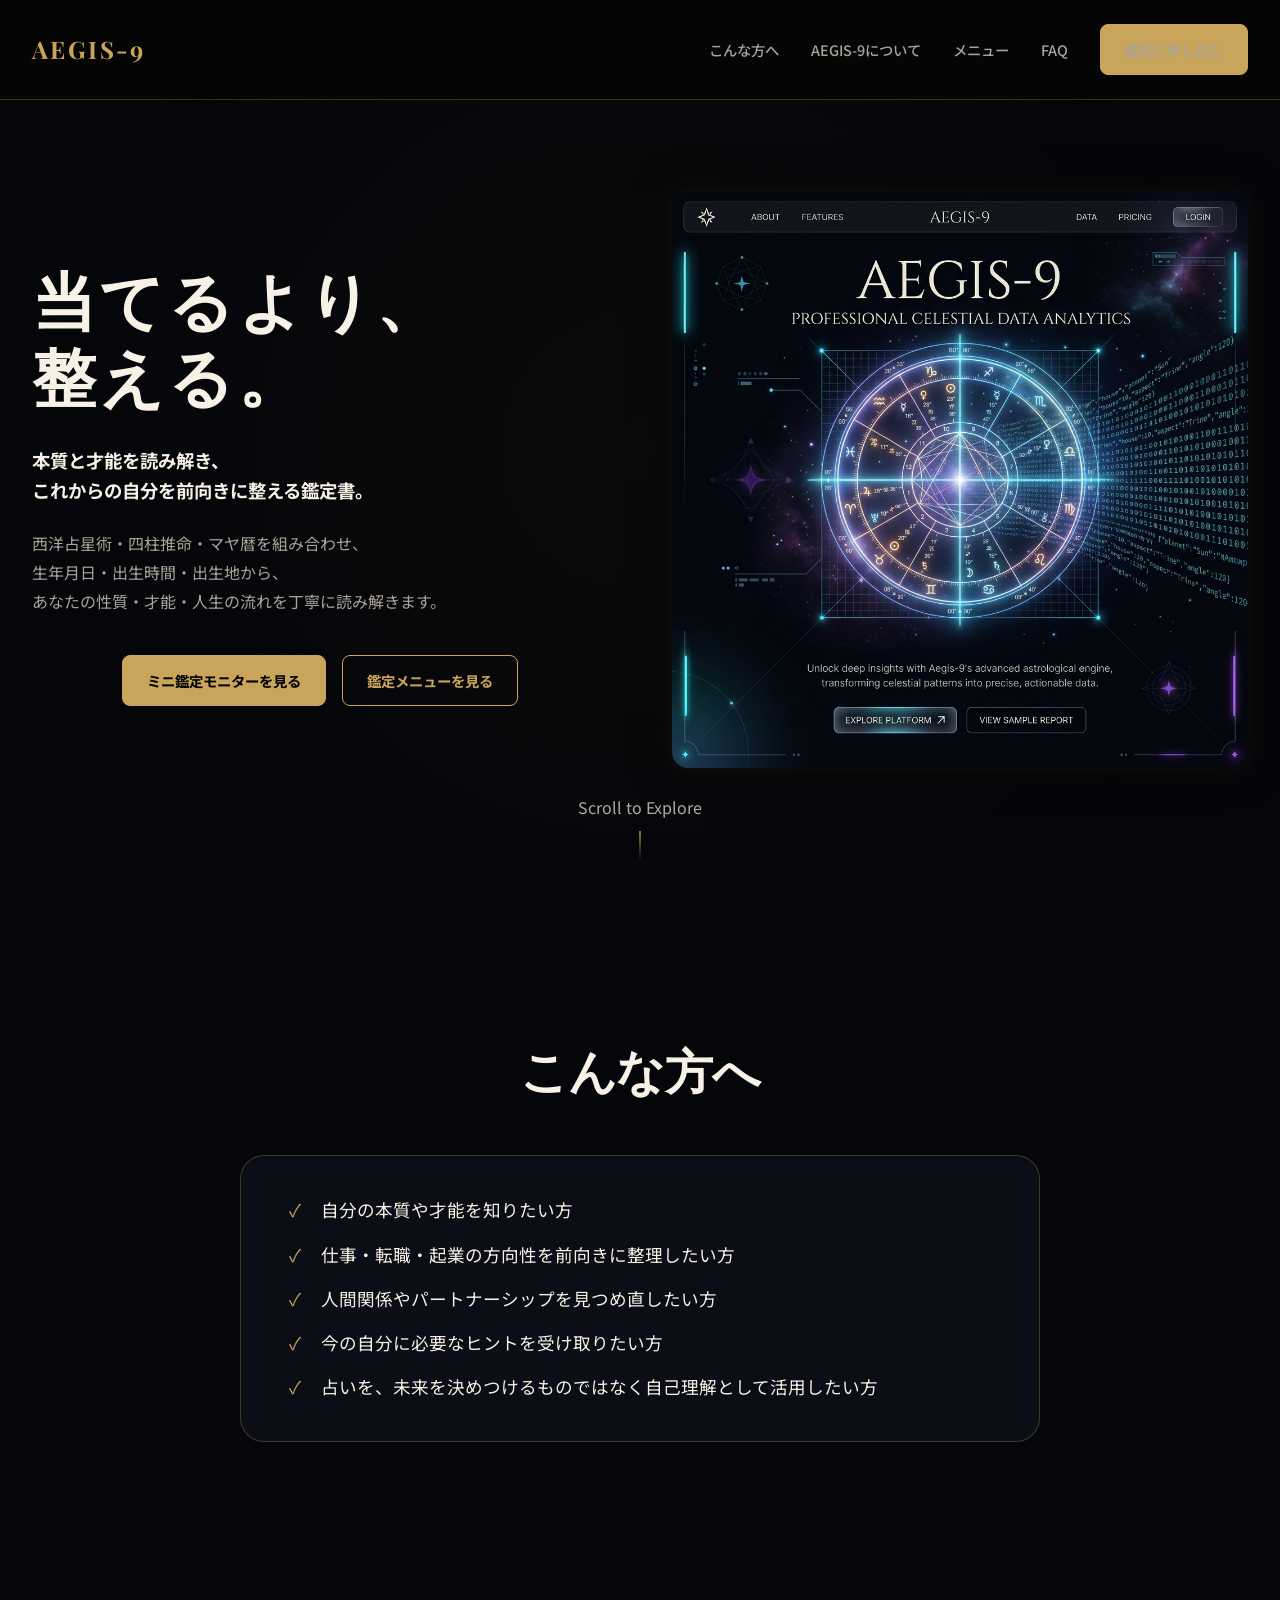
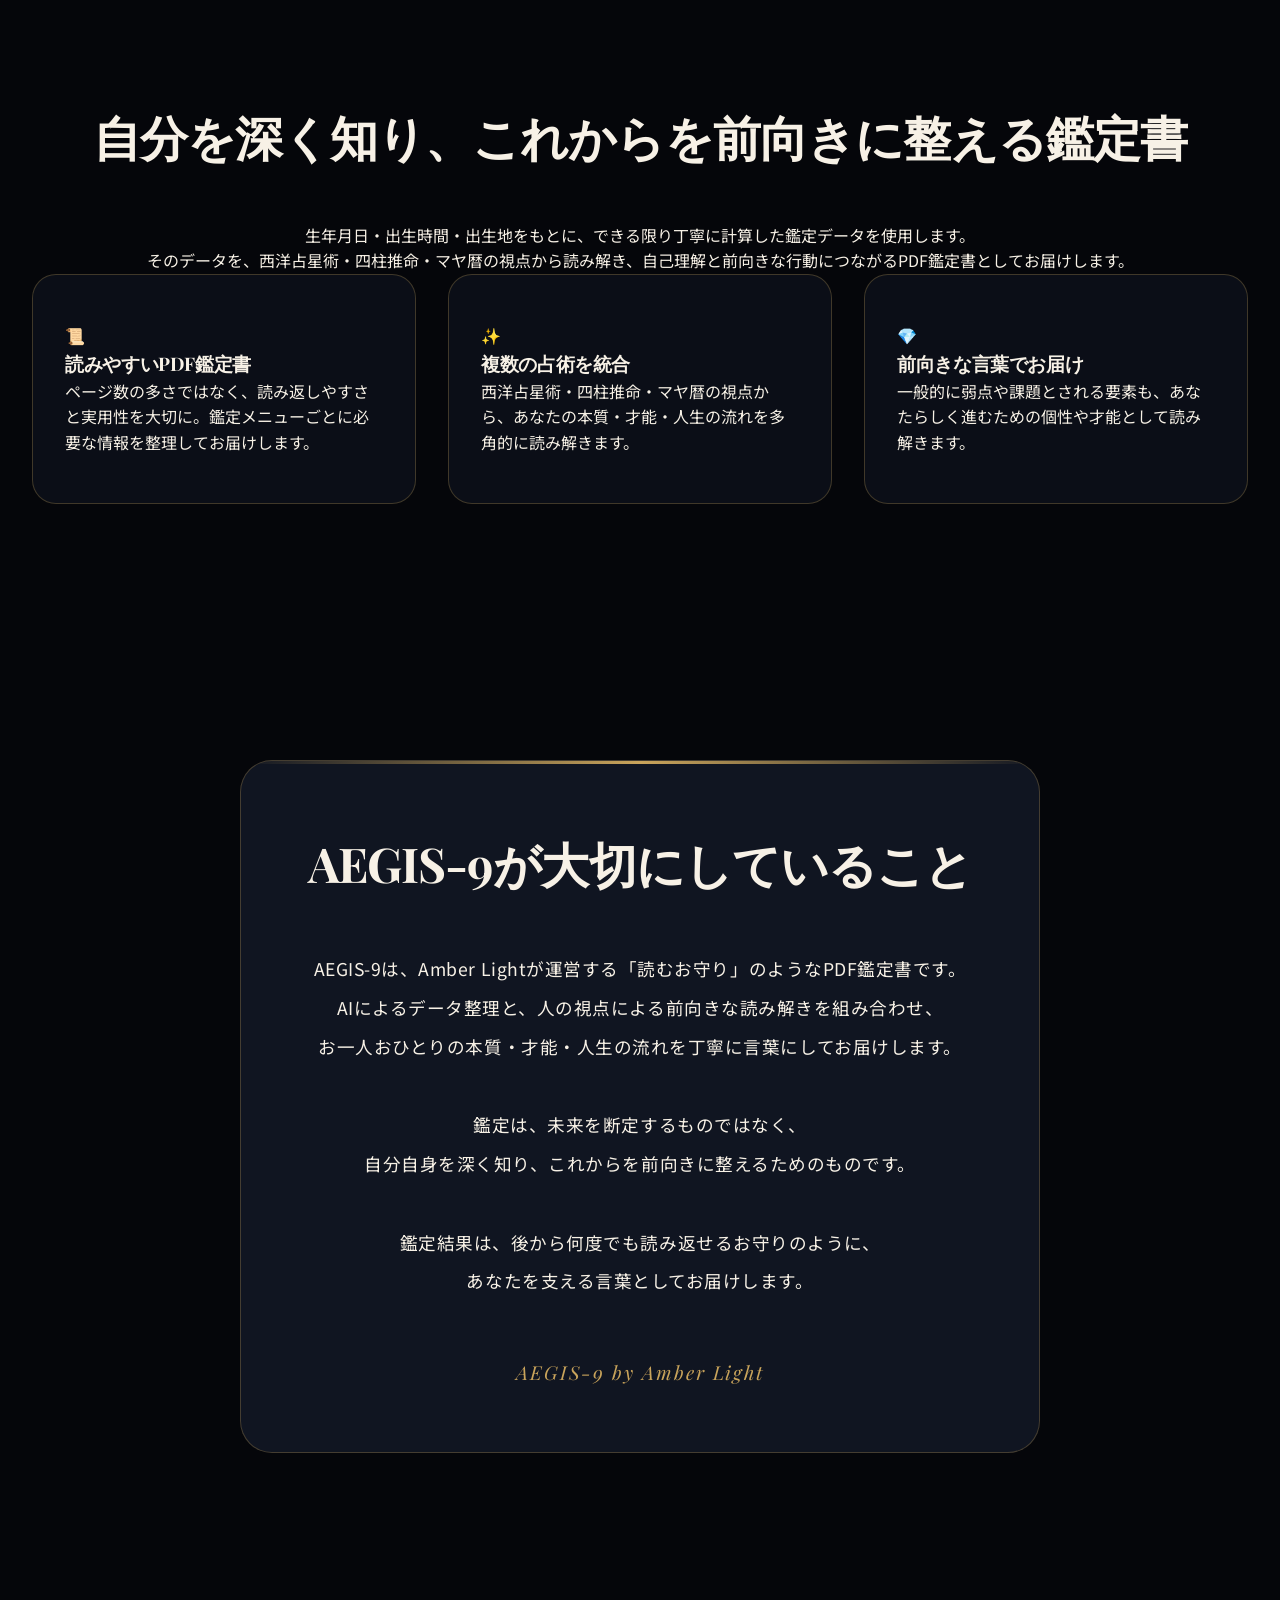
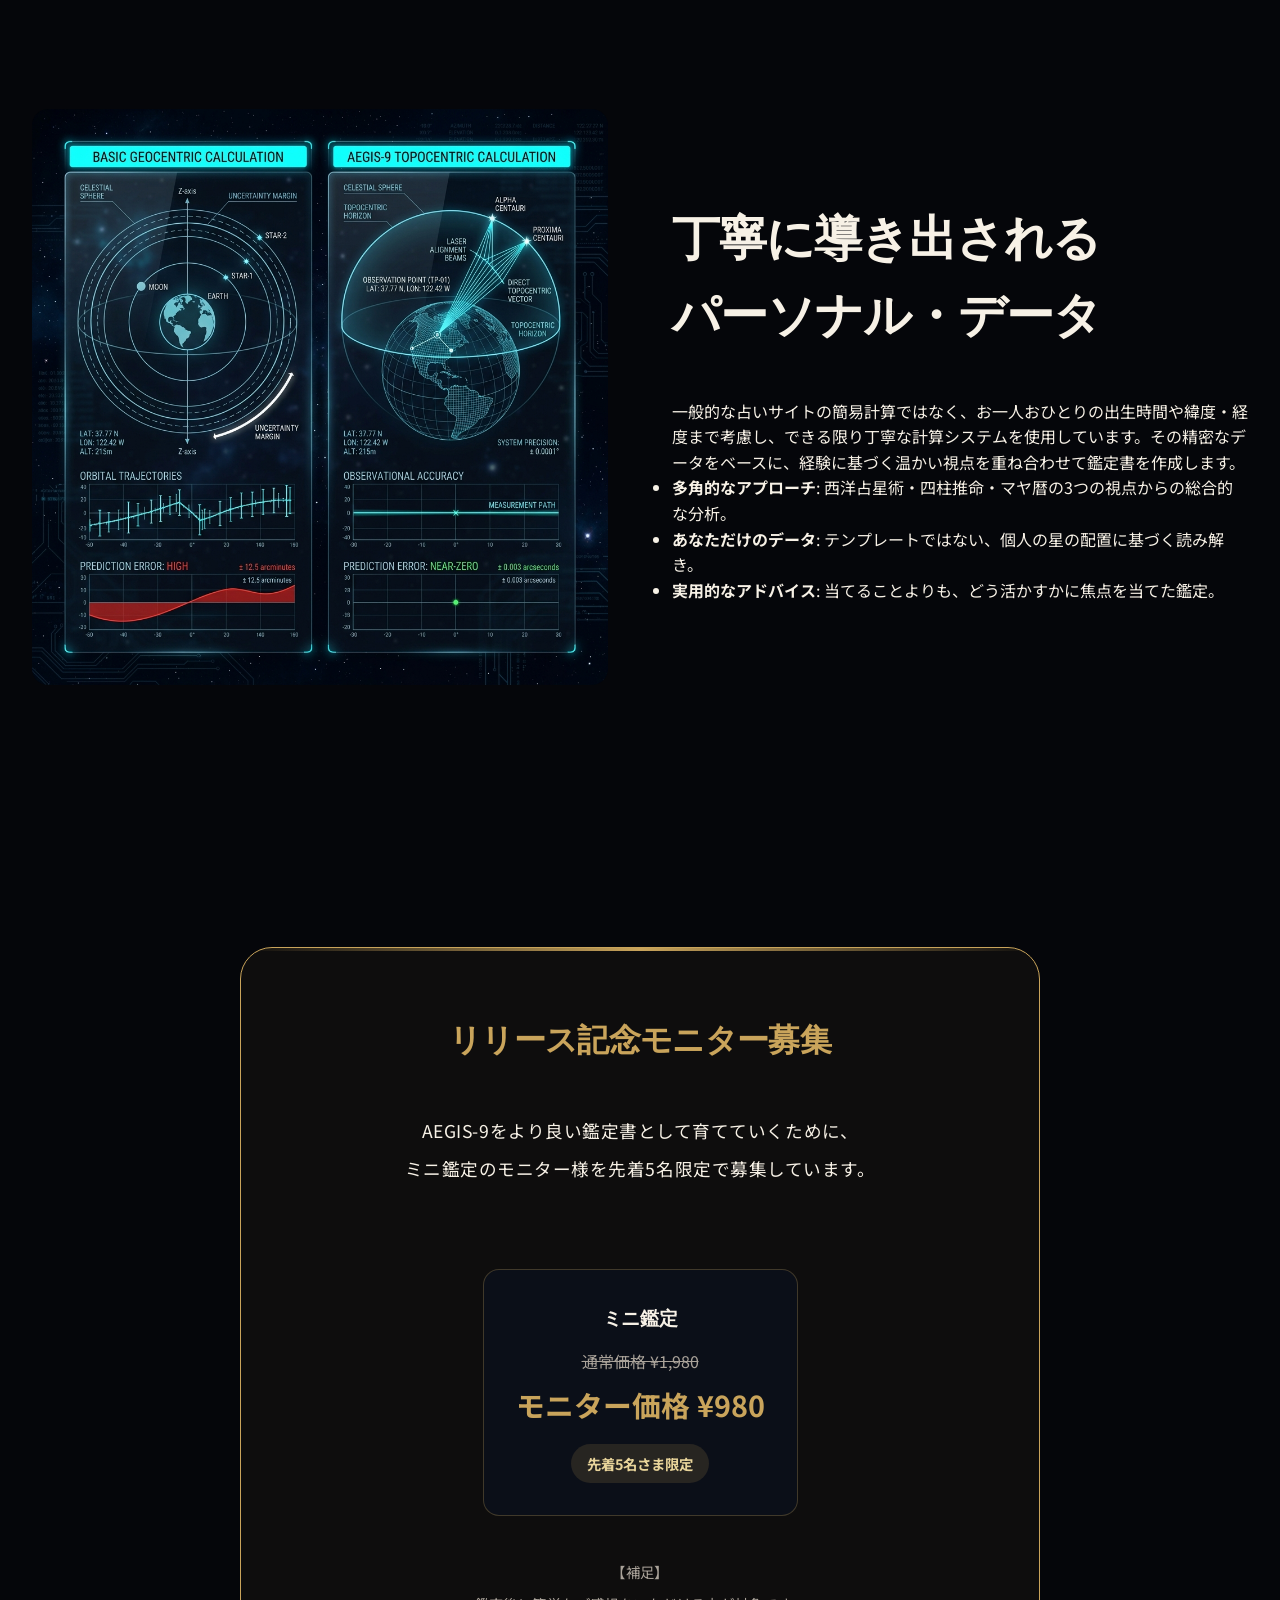
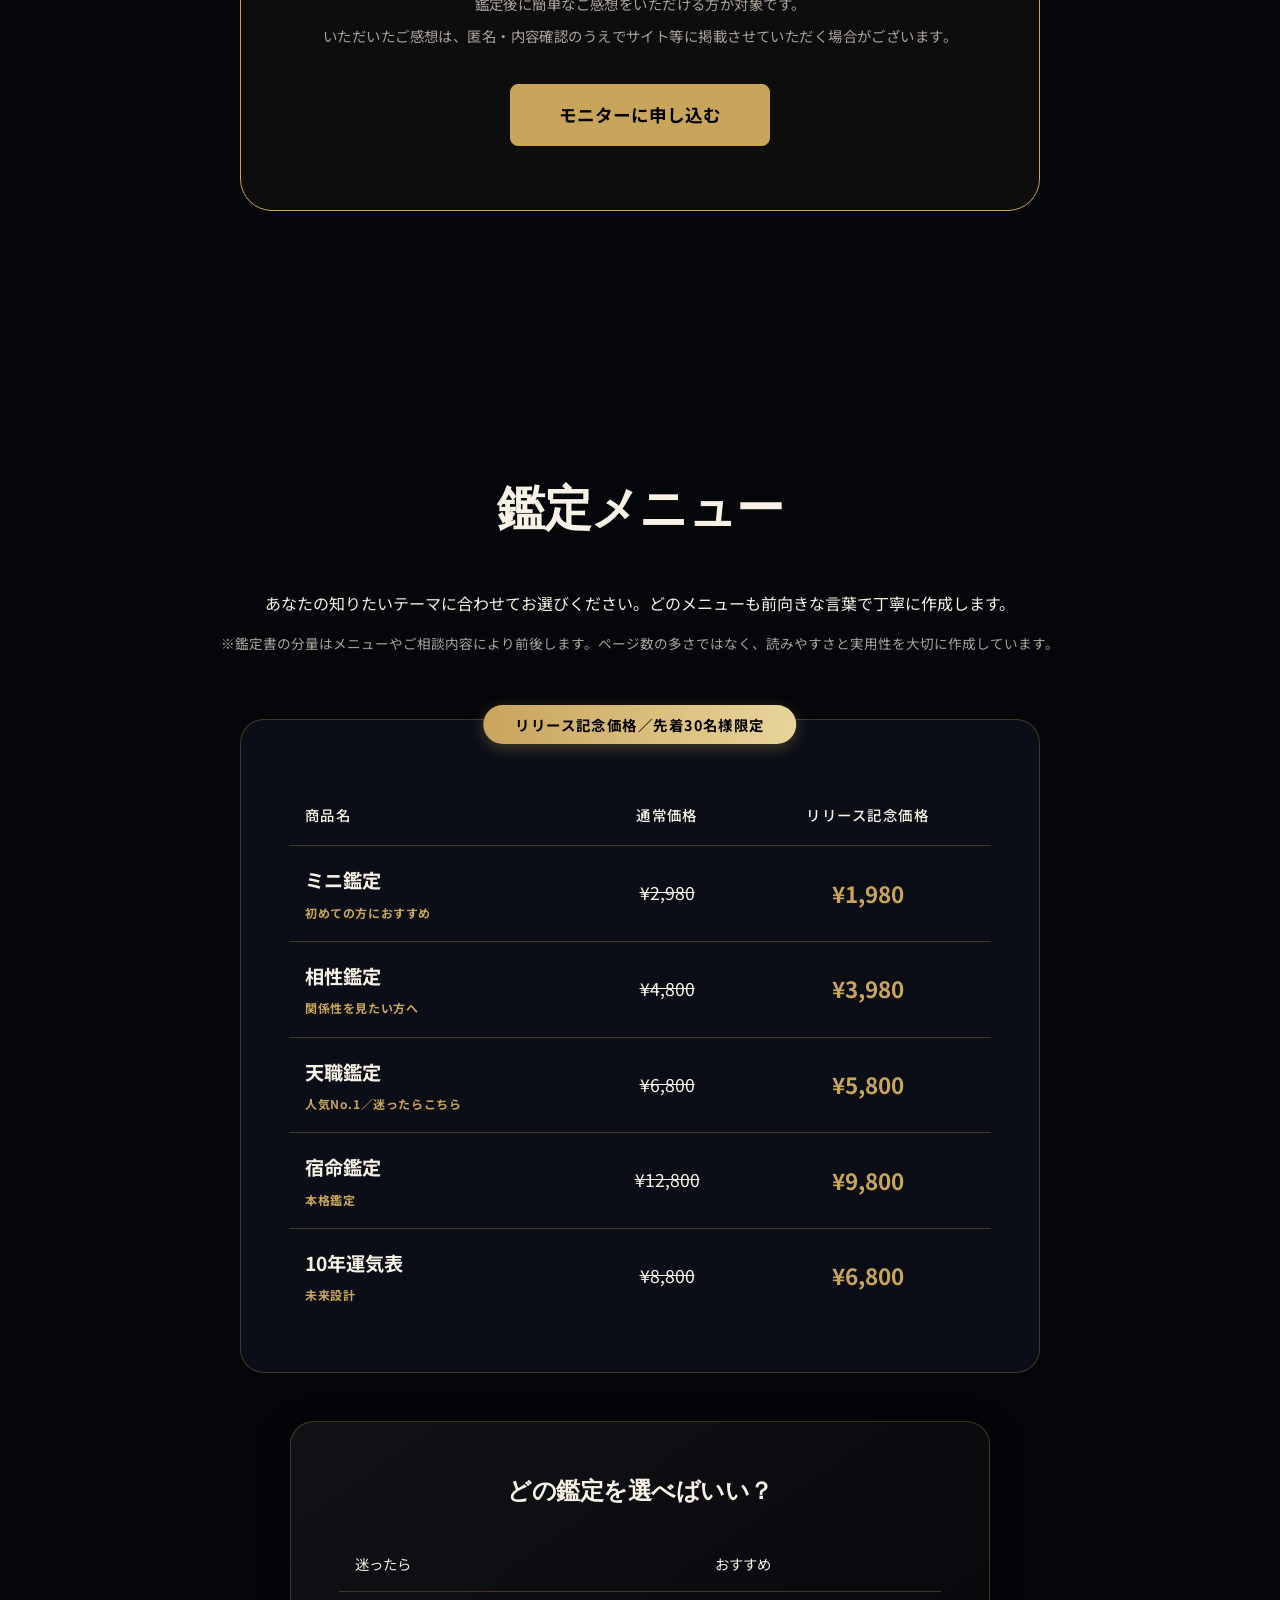
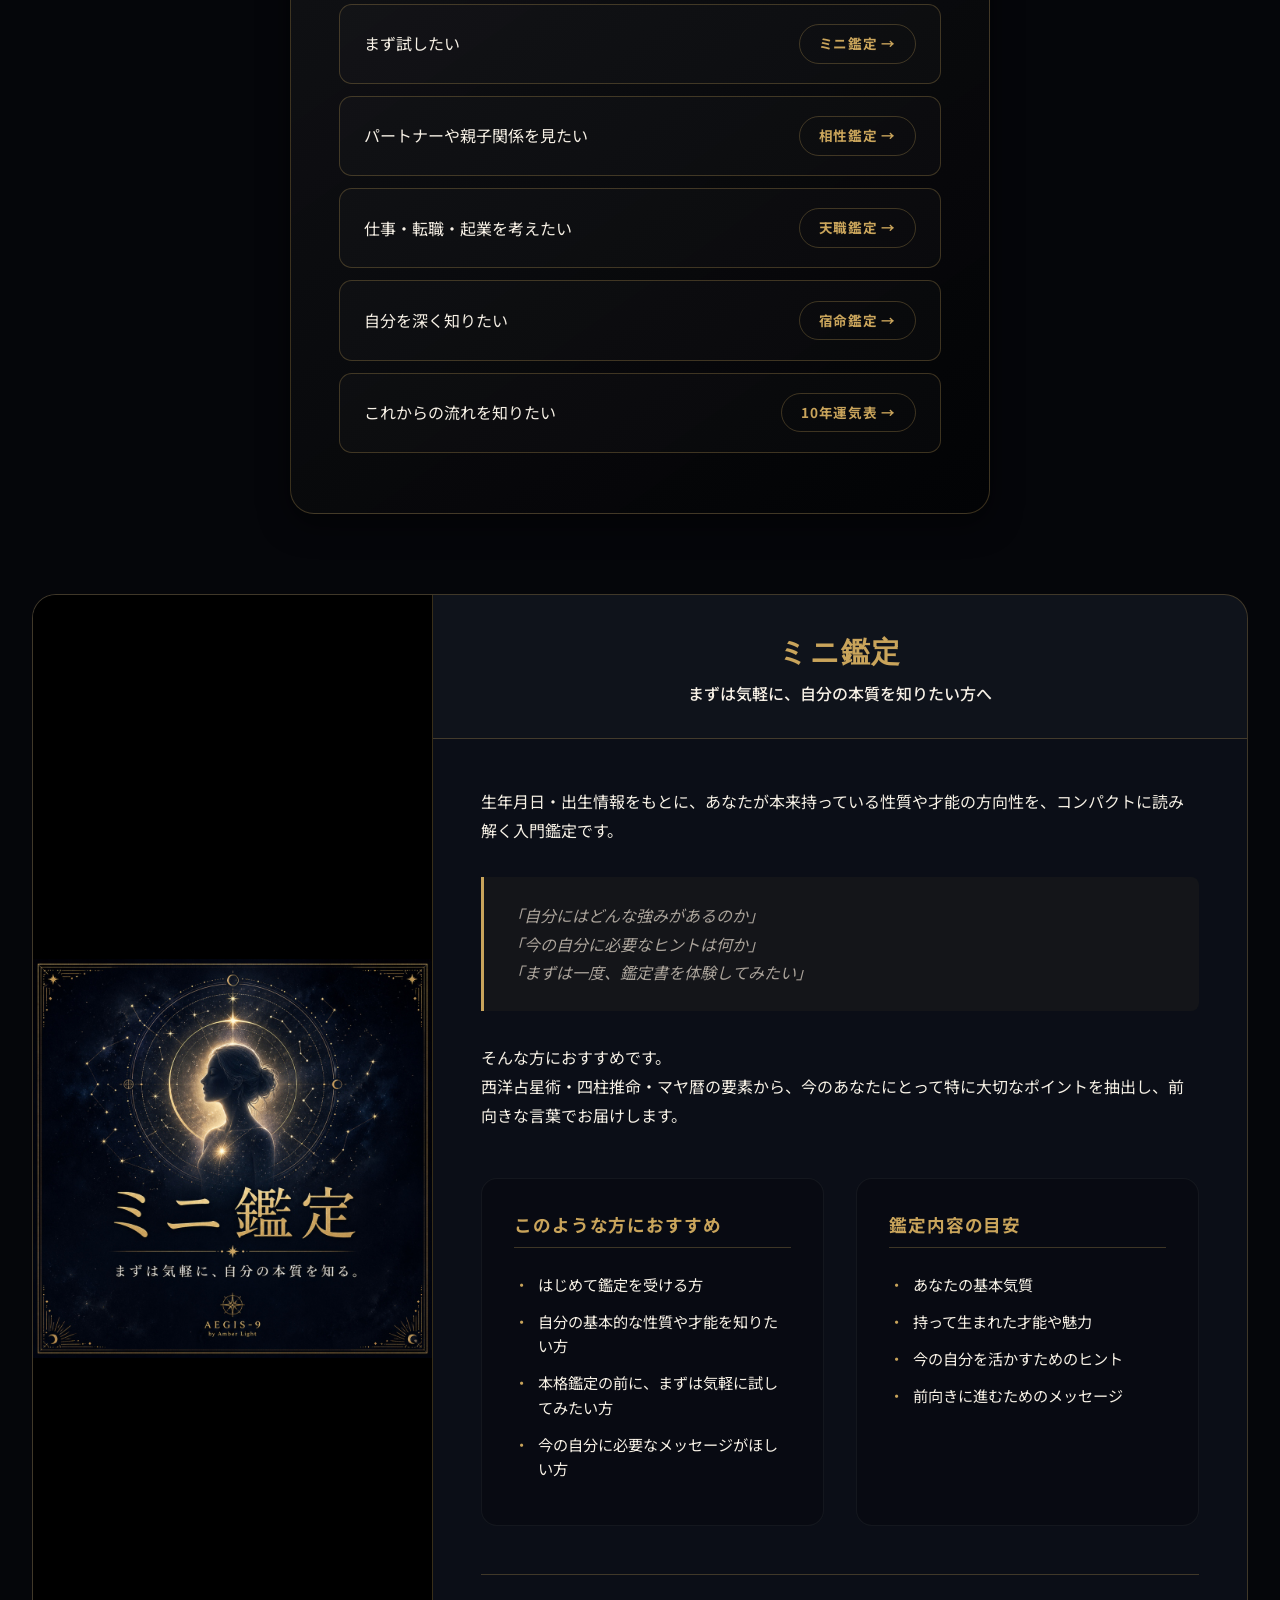
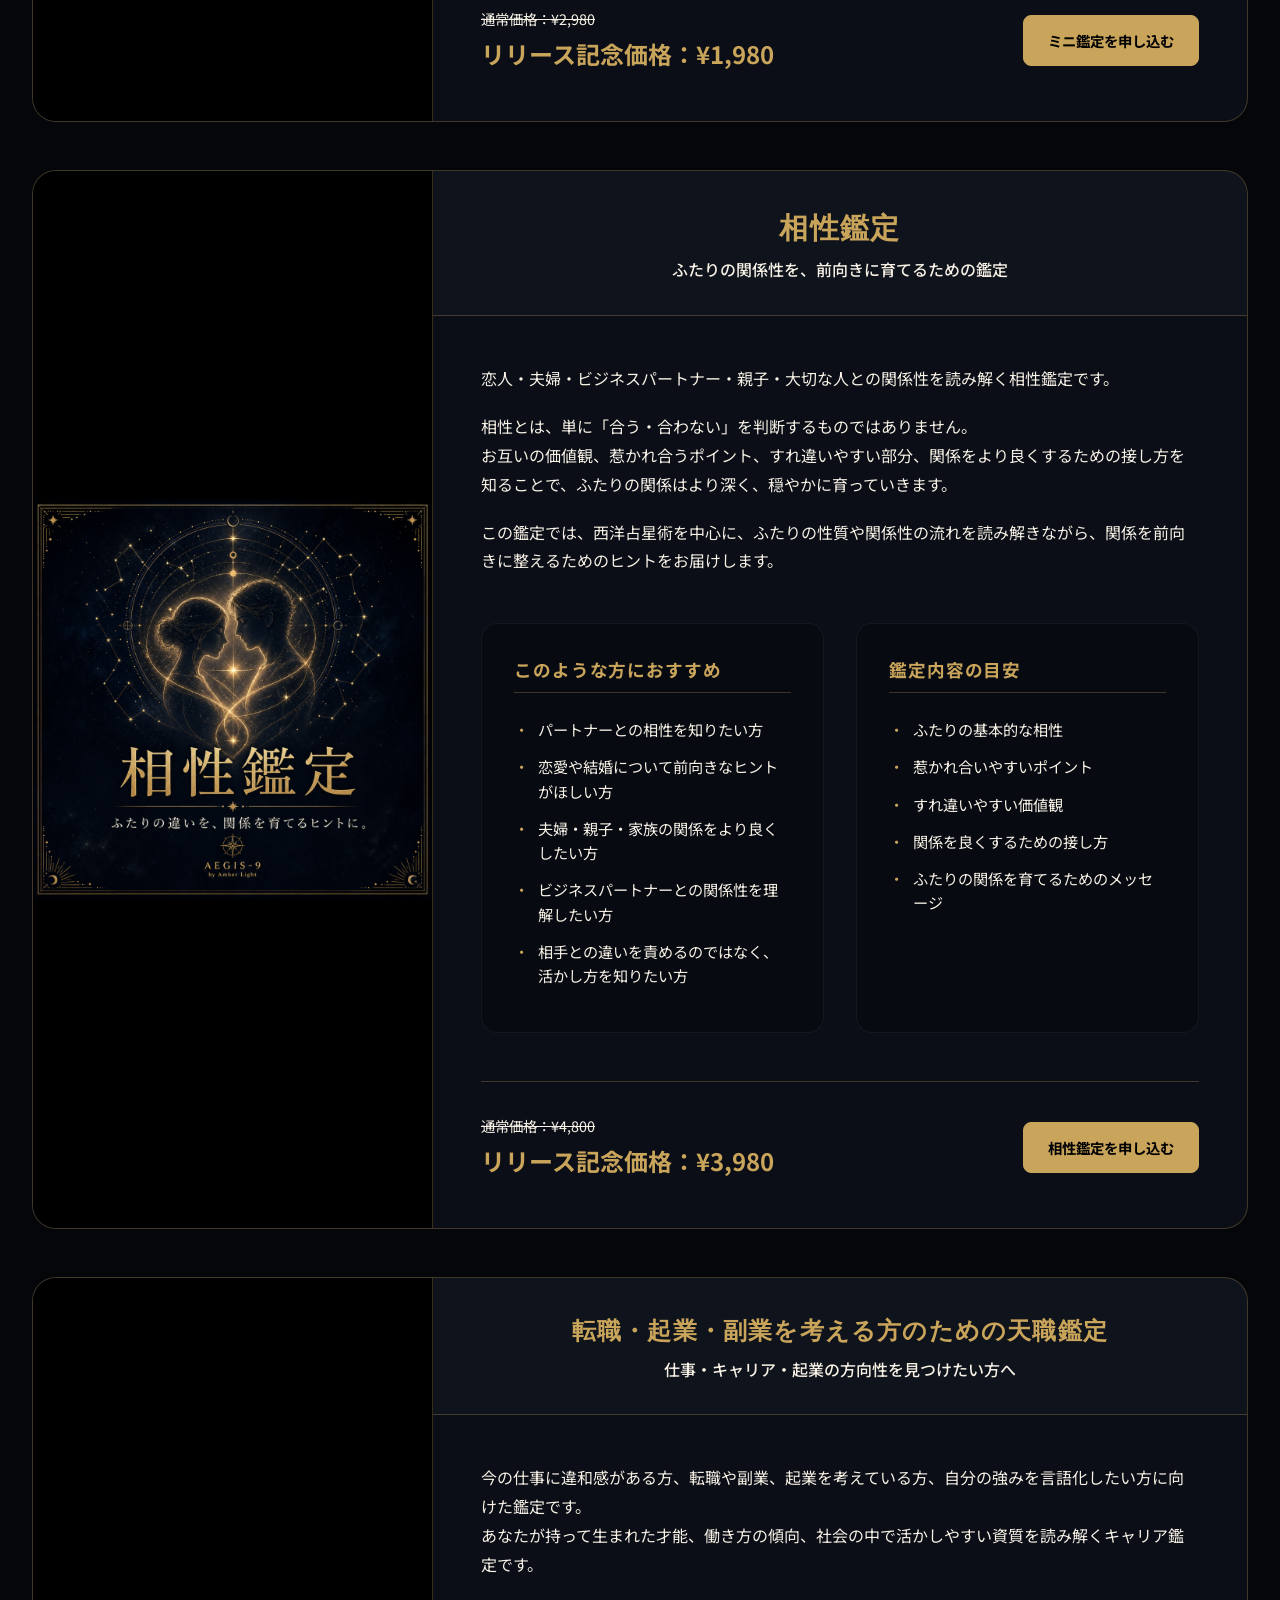
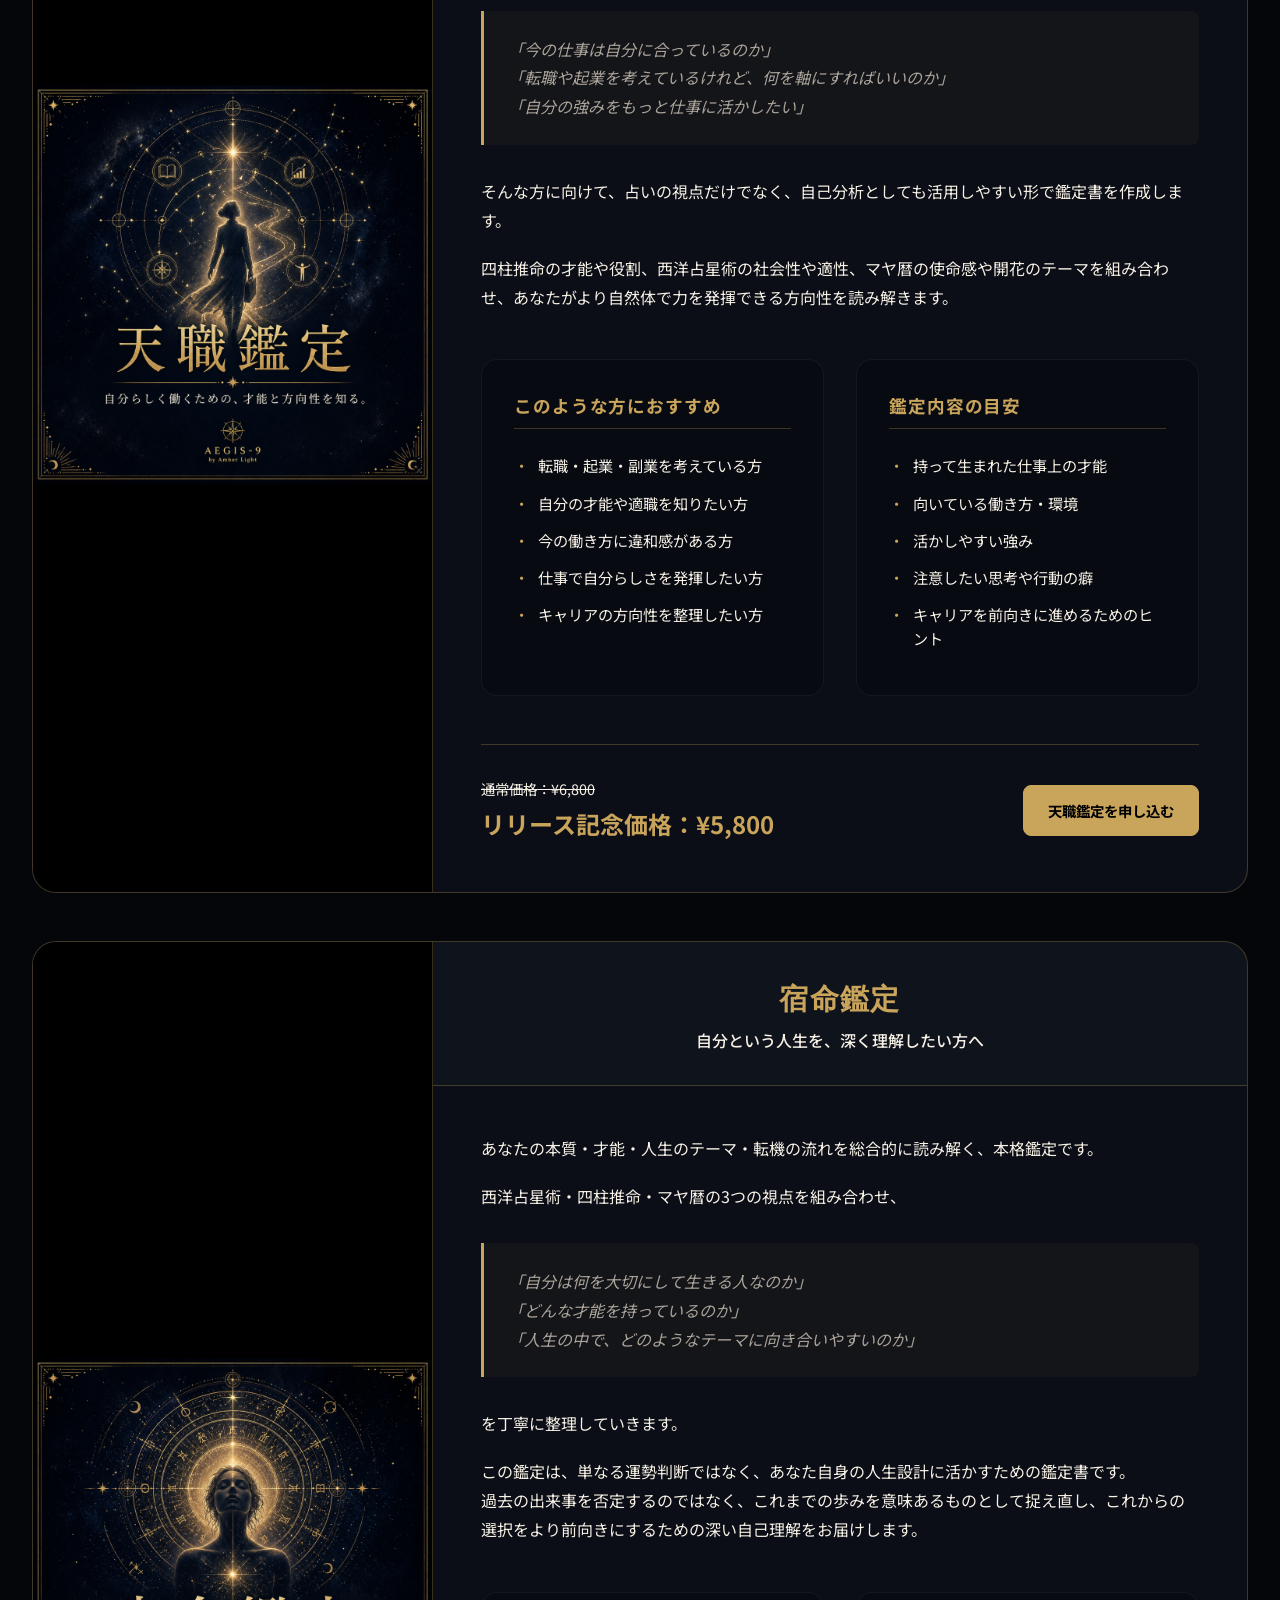
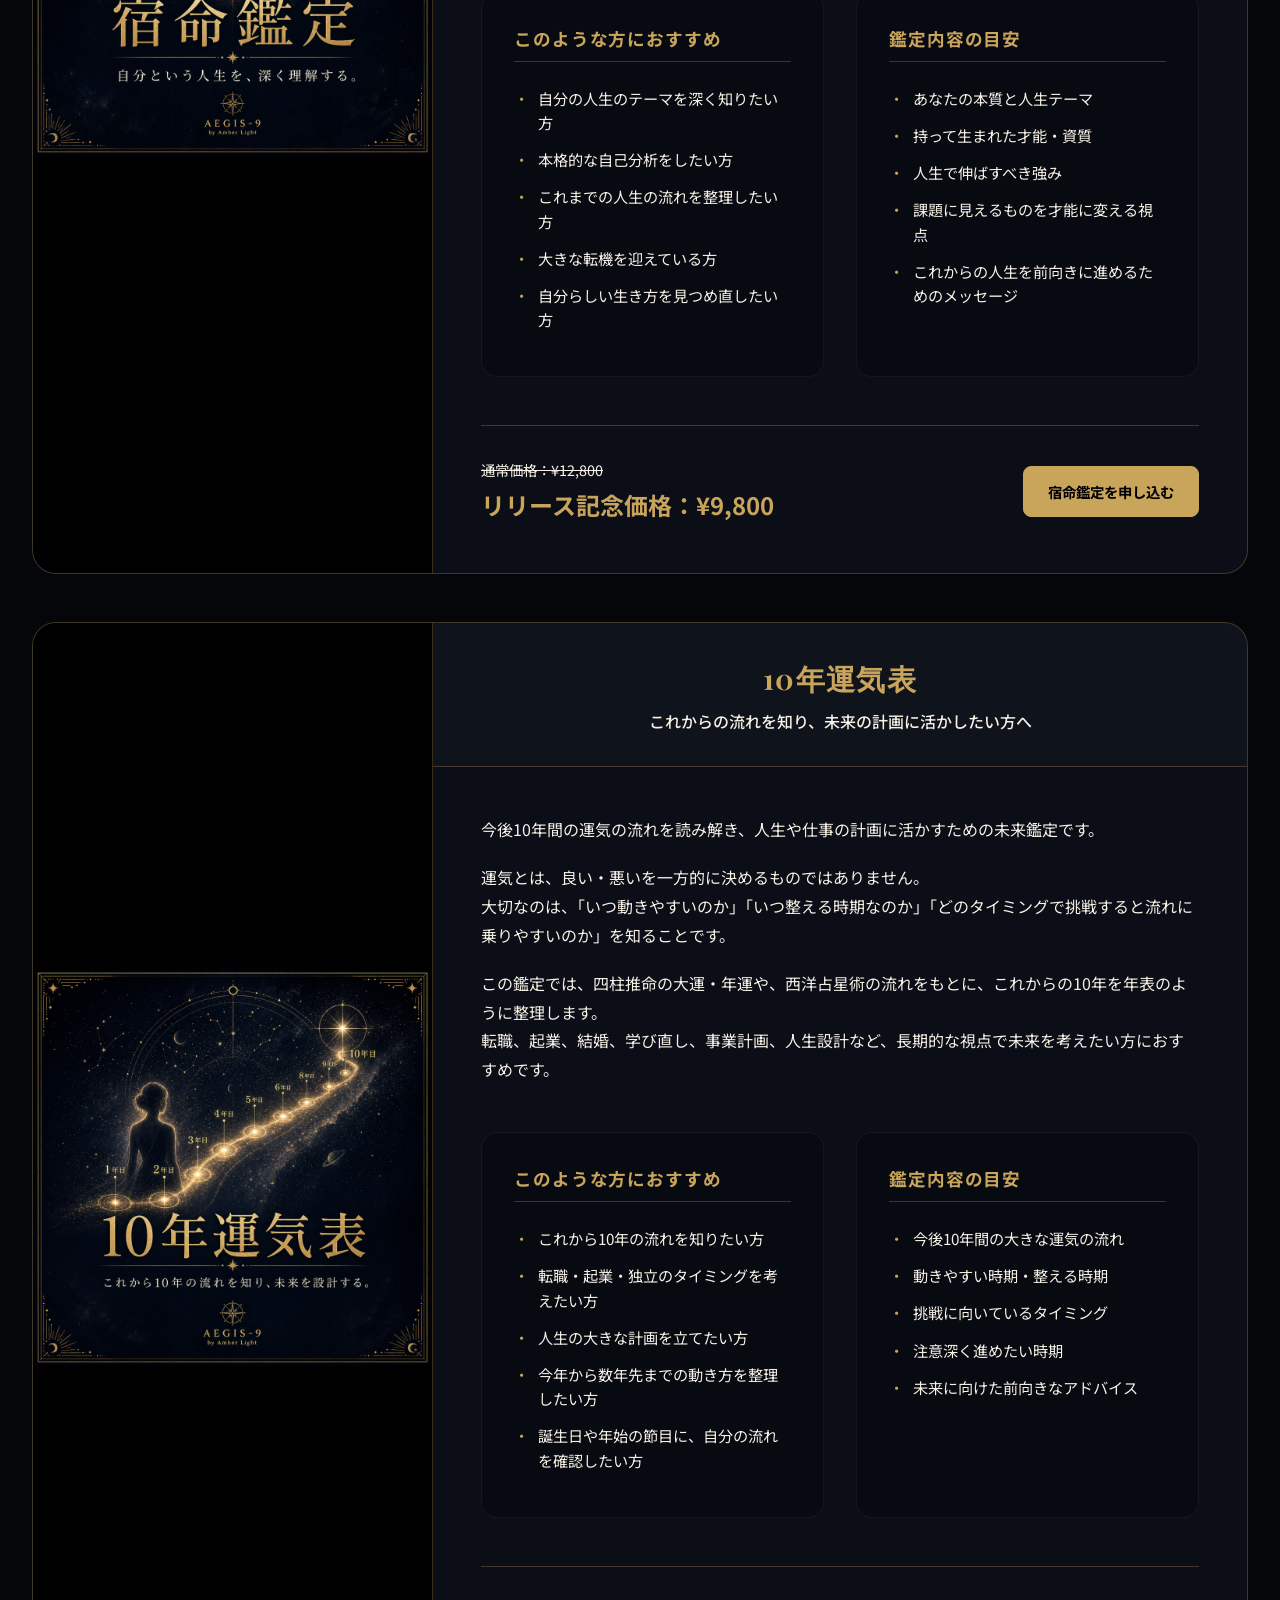
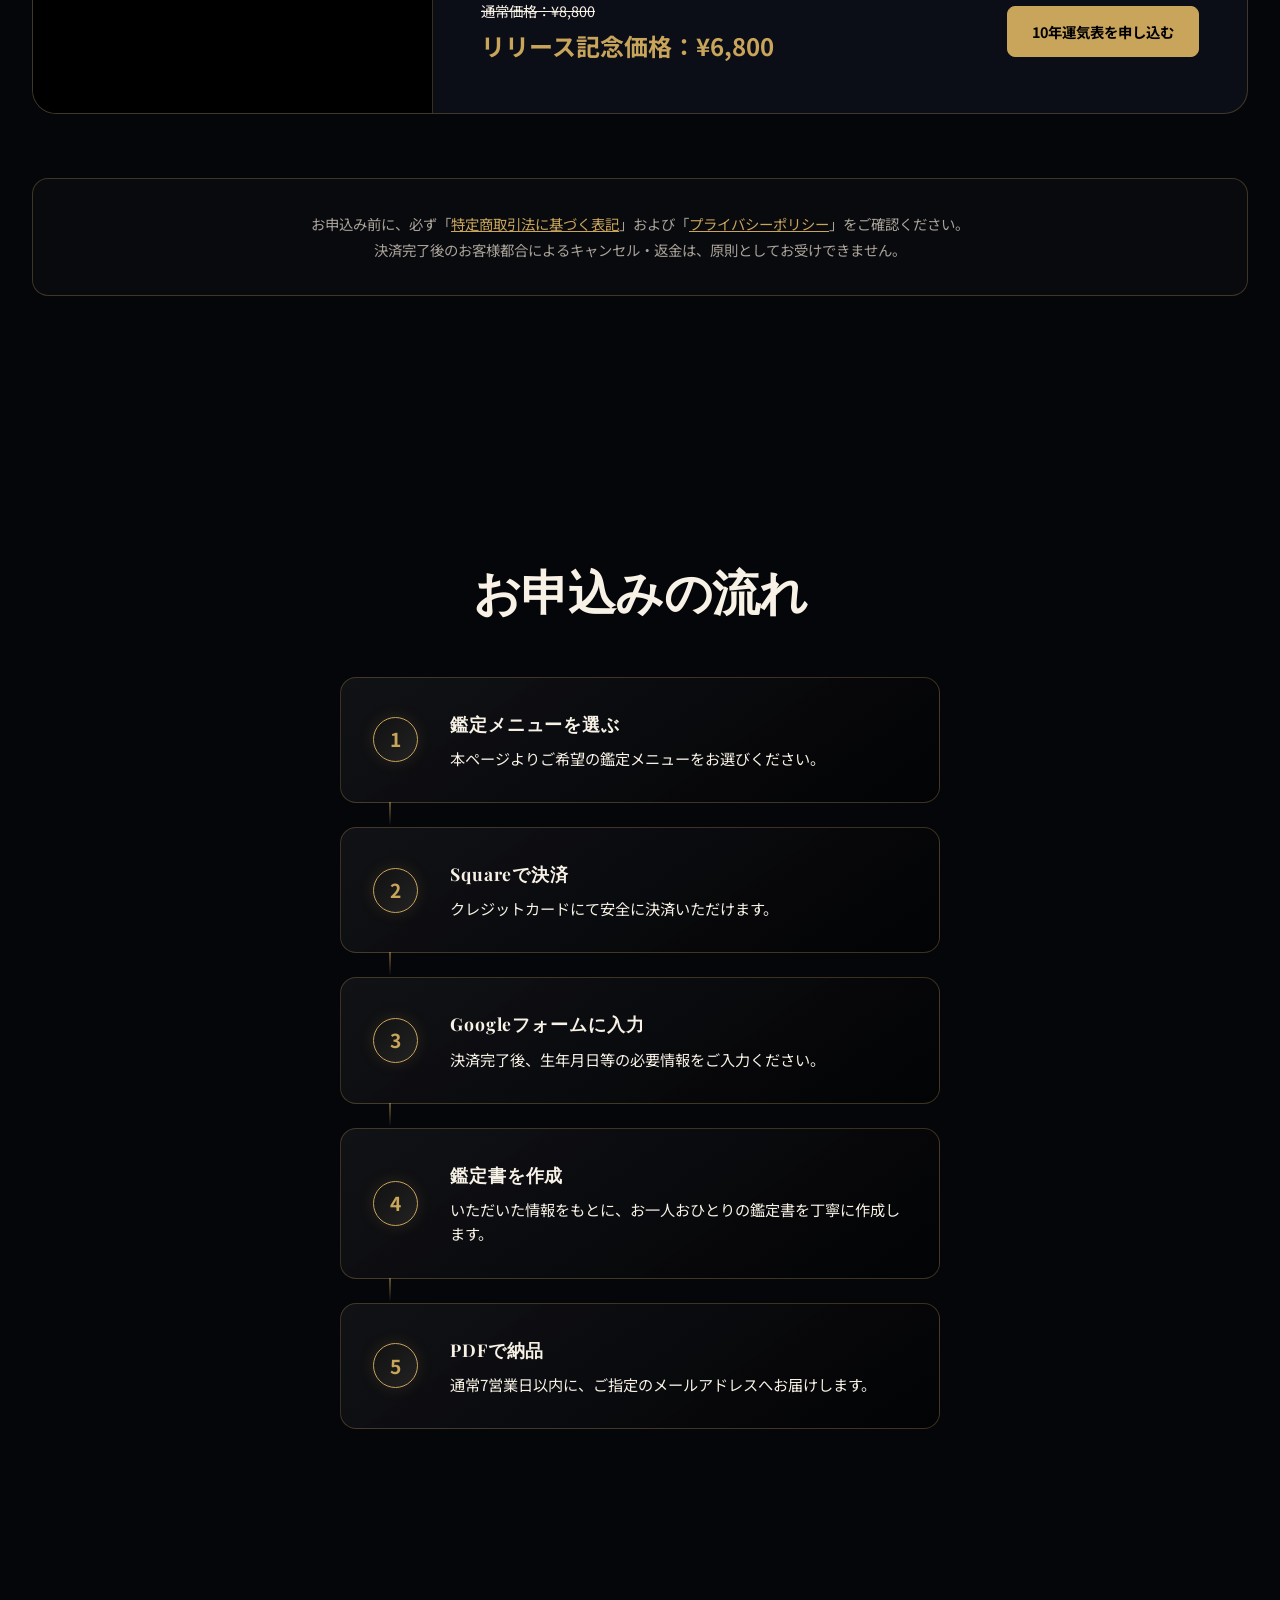
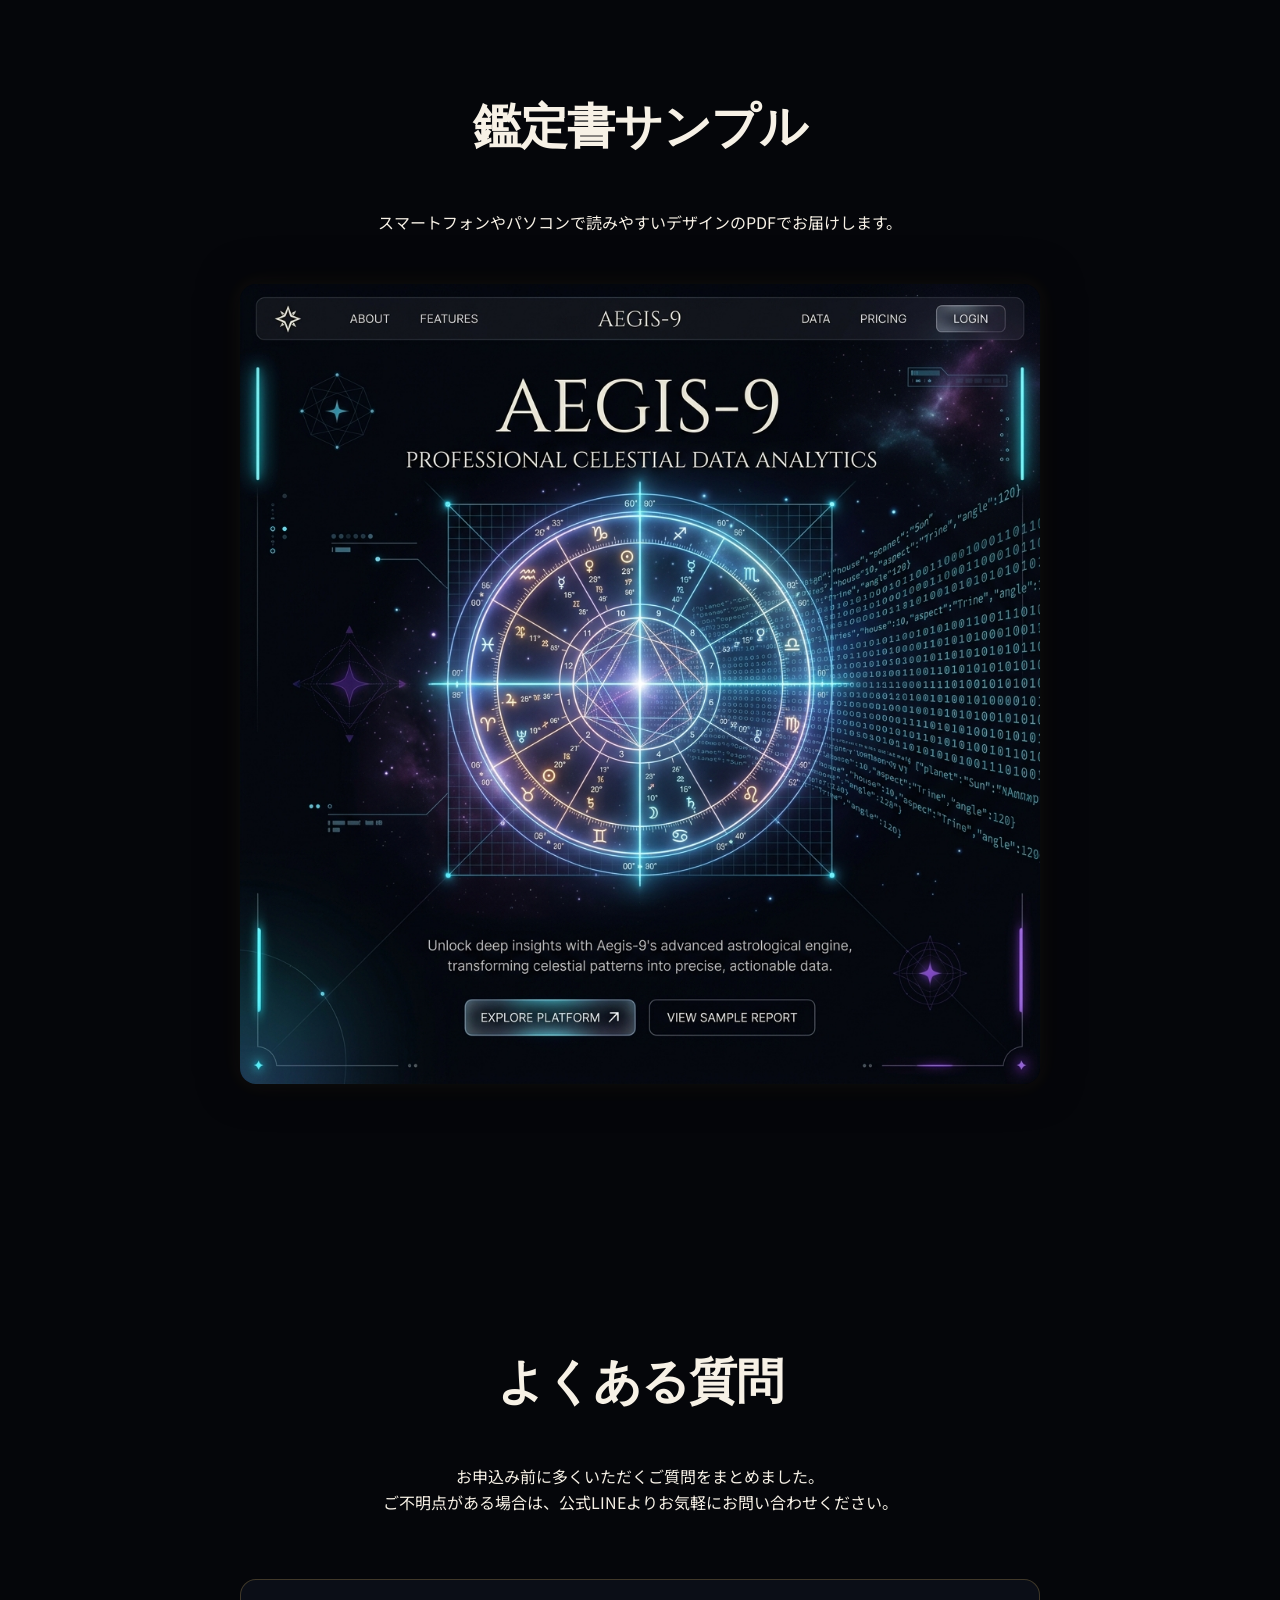
==== commit 91cd6bae: "fix: スマホ表示のハンバーガーメニュー、文字の改行、ボタンのセンタリングを修正" ====
--- a/index.html
+++ b/index.html
@@ -90,9 +90,16 @@
         <div class="container hero-container">
             <div class="hero-text fade-in">
                 <h1 style="font-size: clamp(2.5rem, 6vw, 4rem); letter-spacing: 0.05em; line-height: 1.2;">当てるより、<br>整える。</h1>
-                <p style="font-size: 1.15rem; margin-bottom: 1.5rem; color: var(--text); font-weight: 700;">本質と才能を読み解き、<br>これからの自分を前向きに整える鑑定書。</p>
-                <p style="font-size: 1rem; line-height: 1.8;">西洋占星術・四柱推命・マヤ暦を組み合わせ、<br>生年月日・出生時間・出生地から、<br>あなたの性質・才能・人生の流れを丁寧に読み解きます。</p>
-                <div class="hero-btns" style="display: flex; gap: 1rem; flex-wrap: wrap;">
+                <p style="font-size: 1.15rem; margin-bottom: 1.5rem; color: var(--text); font-weight: 700;">
+                    <span style="display: inline-block;">本質と才能を読み解き、</span>
+                    <span style="display: inline-block;">これからの自分を前向きに整える鑑定書。</span>
+                </p>
+                <p style="font-size: 1rem; line-height: 1.8;">
+                    <span style="display: inline-block;">西洋占星術・四柱推命・マヤ暦を組み合わせ、</span>
+                    <span style="display: inline-block;">生年月日・出生時間・出生地から、</span>
+                    <span style="display: inline-block;">あなたの性質・才能・人生の流れを丁寧に読み解きます。</span>
+                </p>
+                <div class="hero-btns" style="display: flex; gap: 1rem; flex-wrap: wrap; justify-content: center;">
                     <a href="#monitor" class="btn-primary">ミニ鑑定モニターを見る</a>
                     <a href="#pricing" class="btn-outline">鑑定メニューを見る</a>
                 </div>
--- a/index.css
+++ b/index.css
@@ -802,7 +802,7 @@
 @media (max-width: 768px) {
     /* Menu Toggle Button */
     .menu-toggle { display: flex; flex-direction: column; justify-content: space-between; width: 28px; height: 20px; cursor: pointer; z-index: 1001; }
-    .menu-toggle span { display: block; width: 100%; height: 2px; background-color: var(--text-primary); transition: var(--transition); border-radius: 2px; }
+    .menu-toggle span { display: block; width: 100%; height: 2px; background-color: var(--gold); transition: var(--transition); border-radius: 2px; }
     .menu-toggle.active span:nth-child(1) { transform: translateY(9px) rotate(45deg); }
     .menu-toggle.active span:nth-child(2) { opacity: 0; }
     .menu-toggle.active span:nth-child(3) { transform: translateY(-9px) rotate(-45deg); }
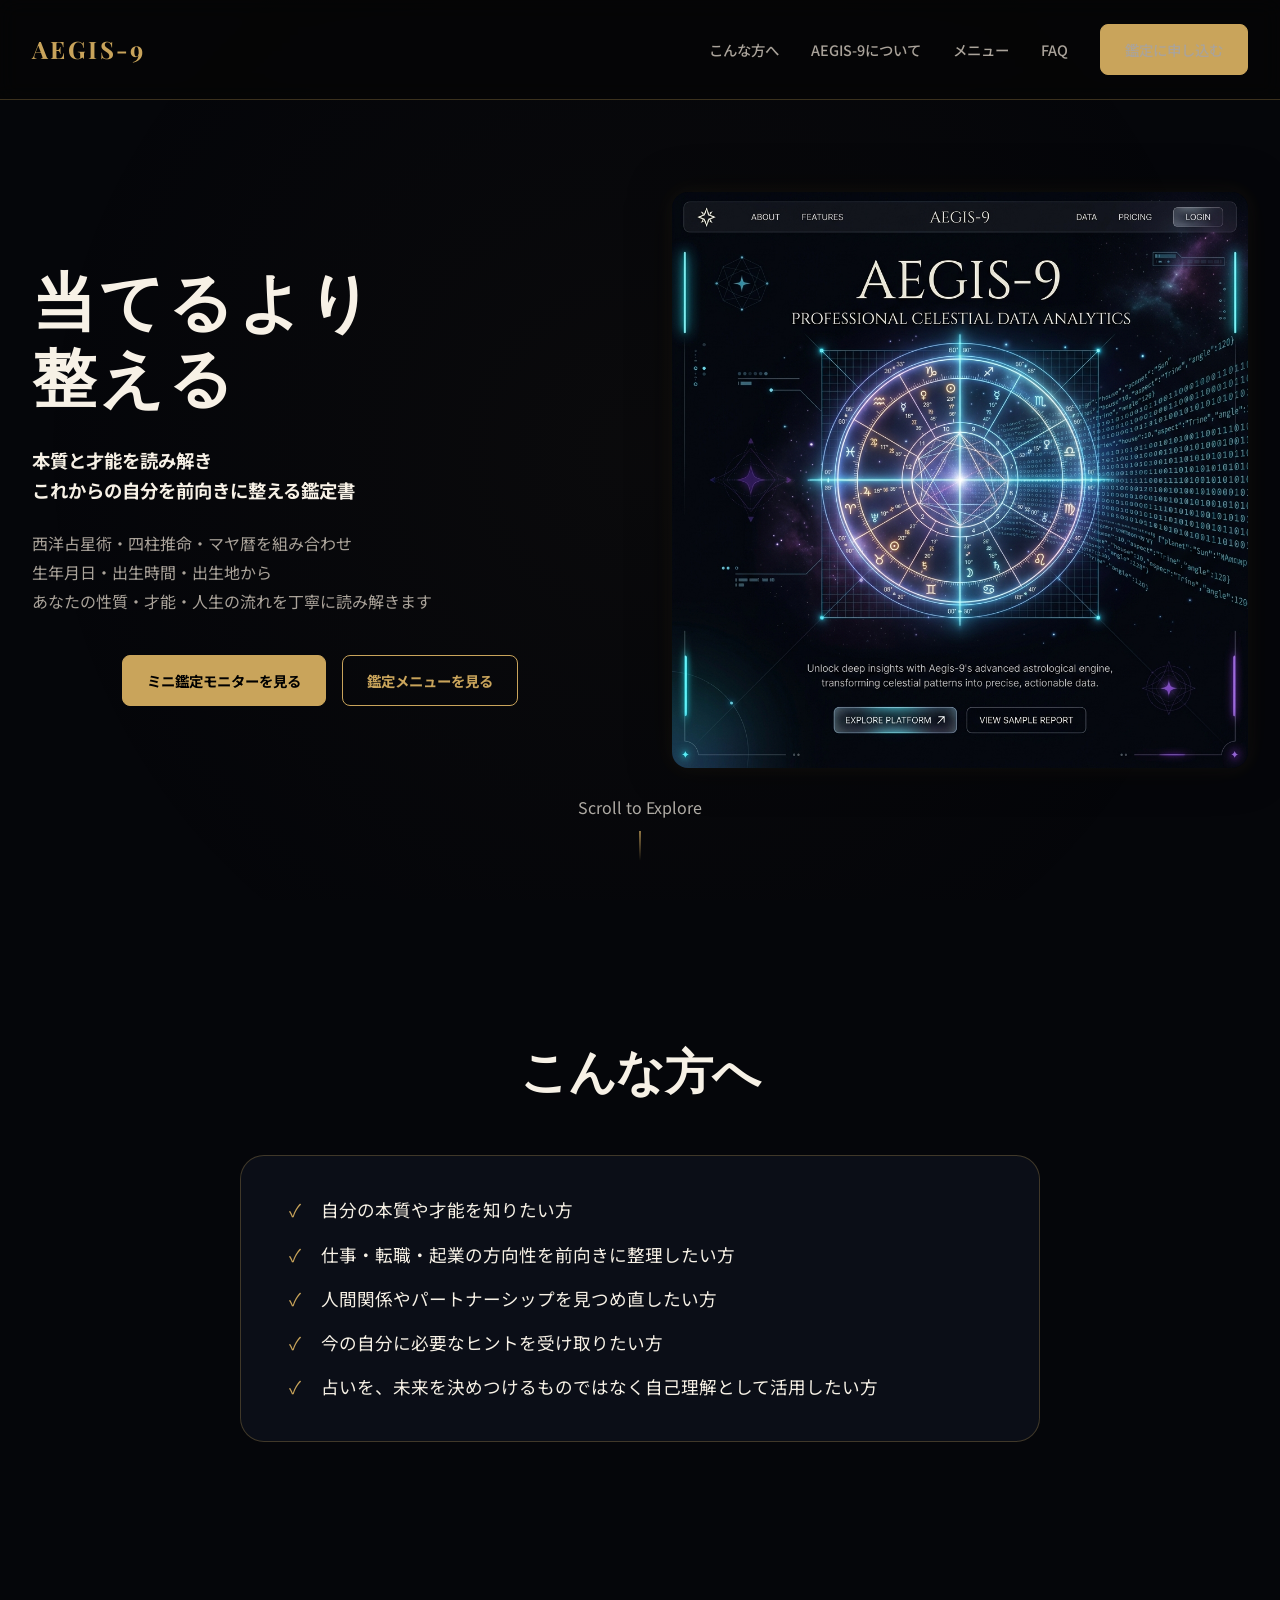
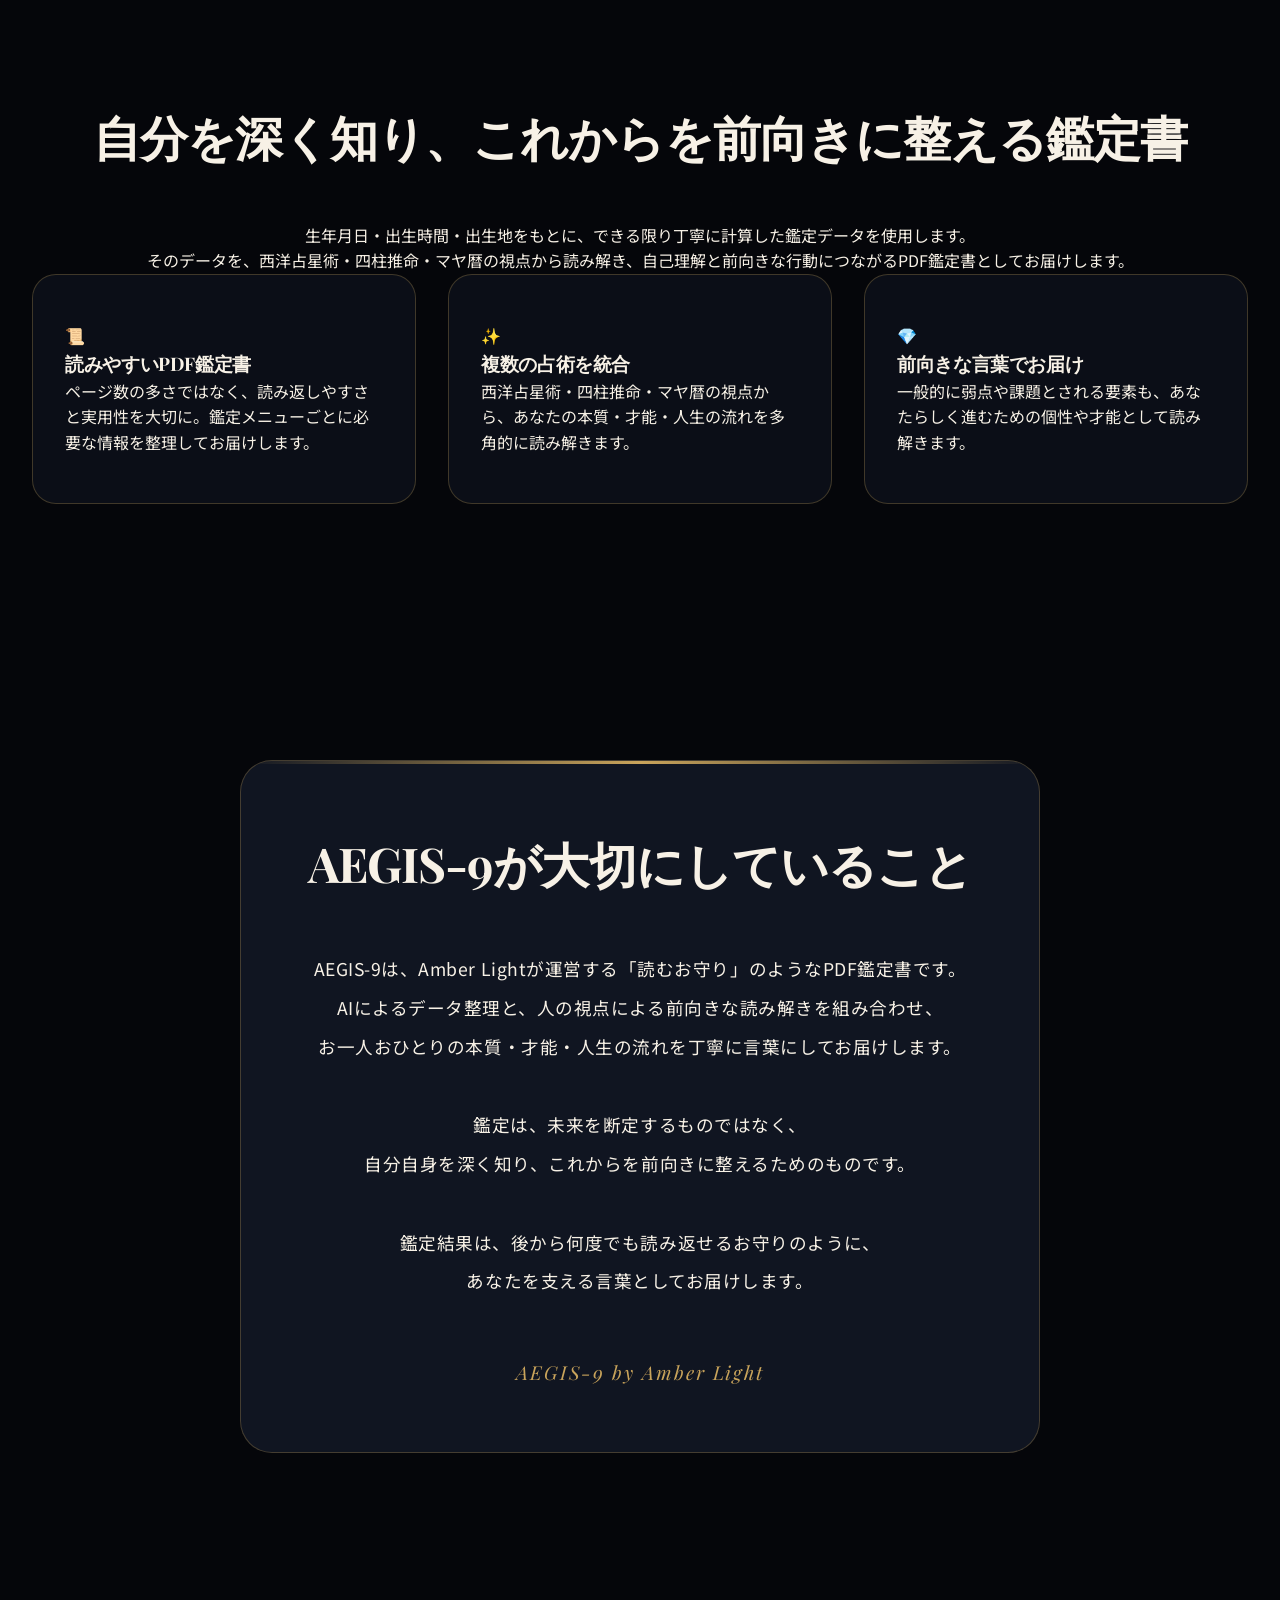
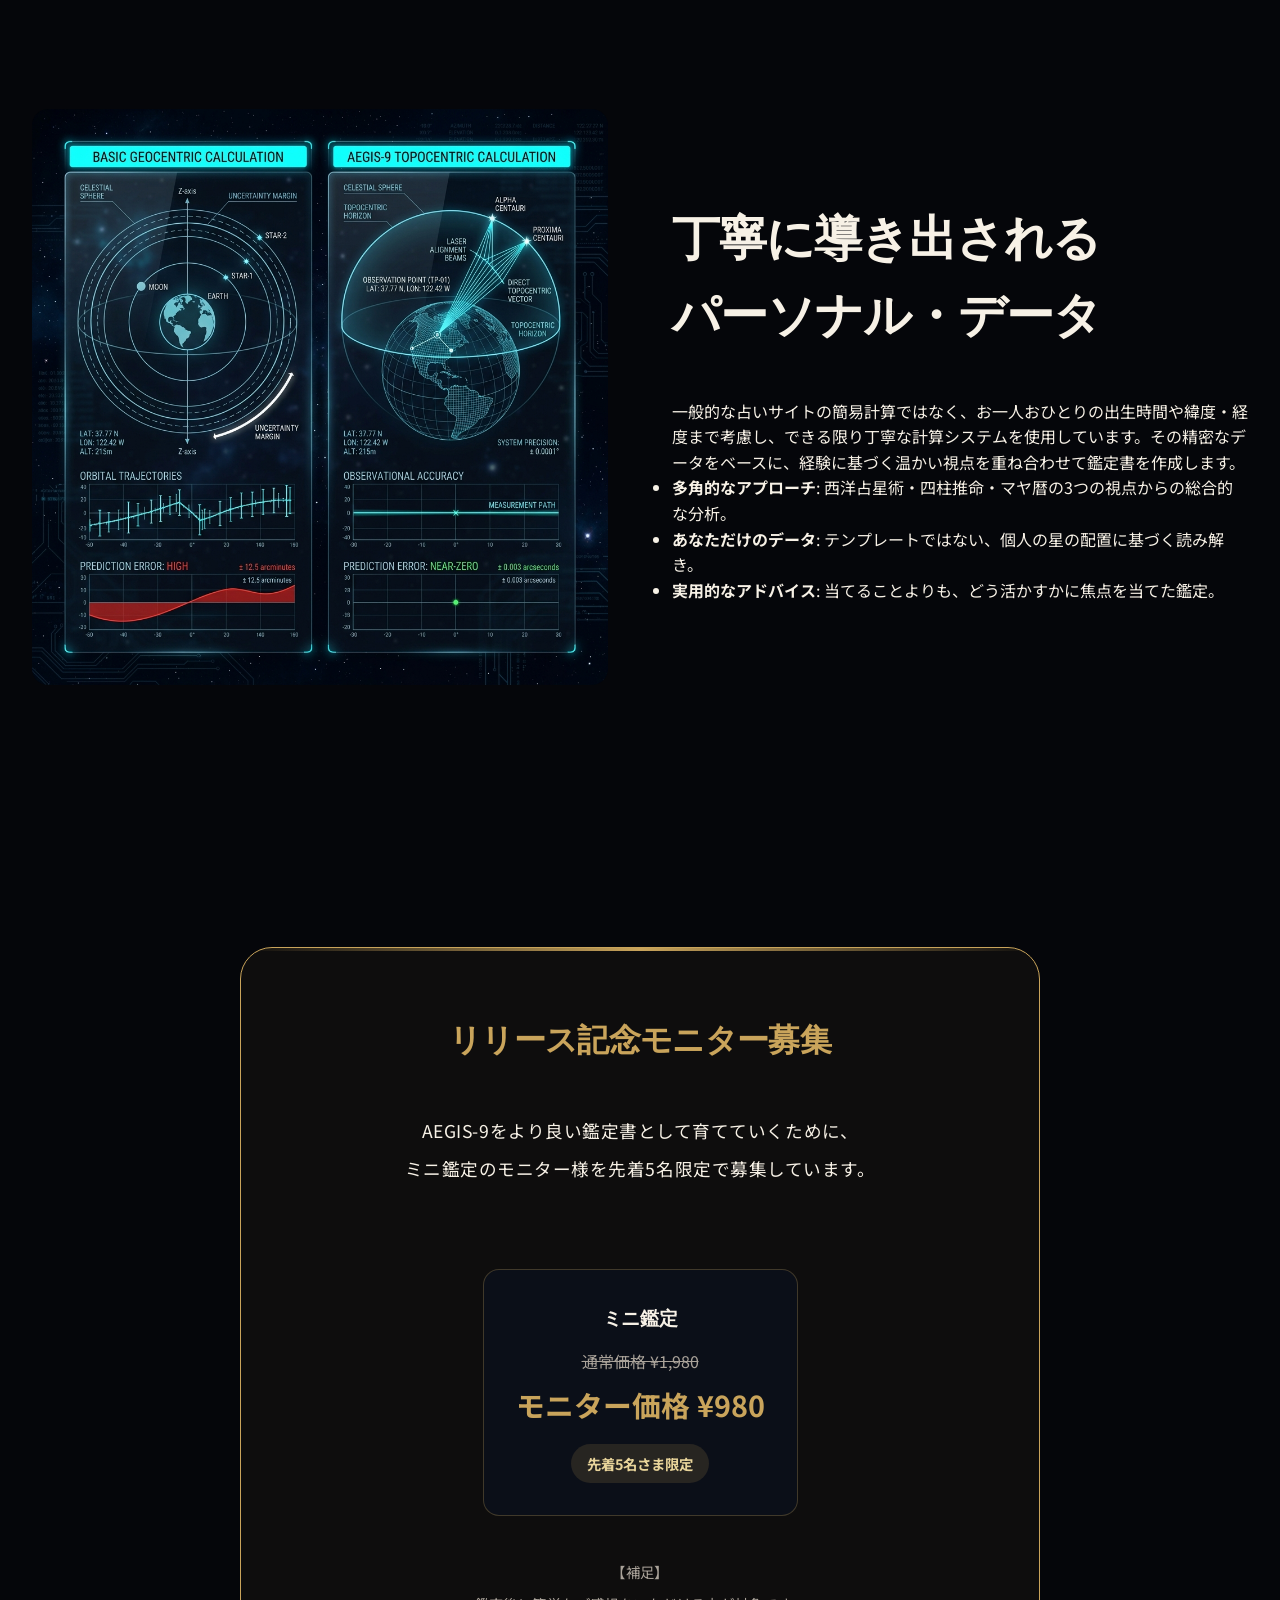
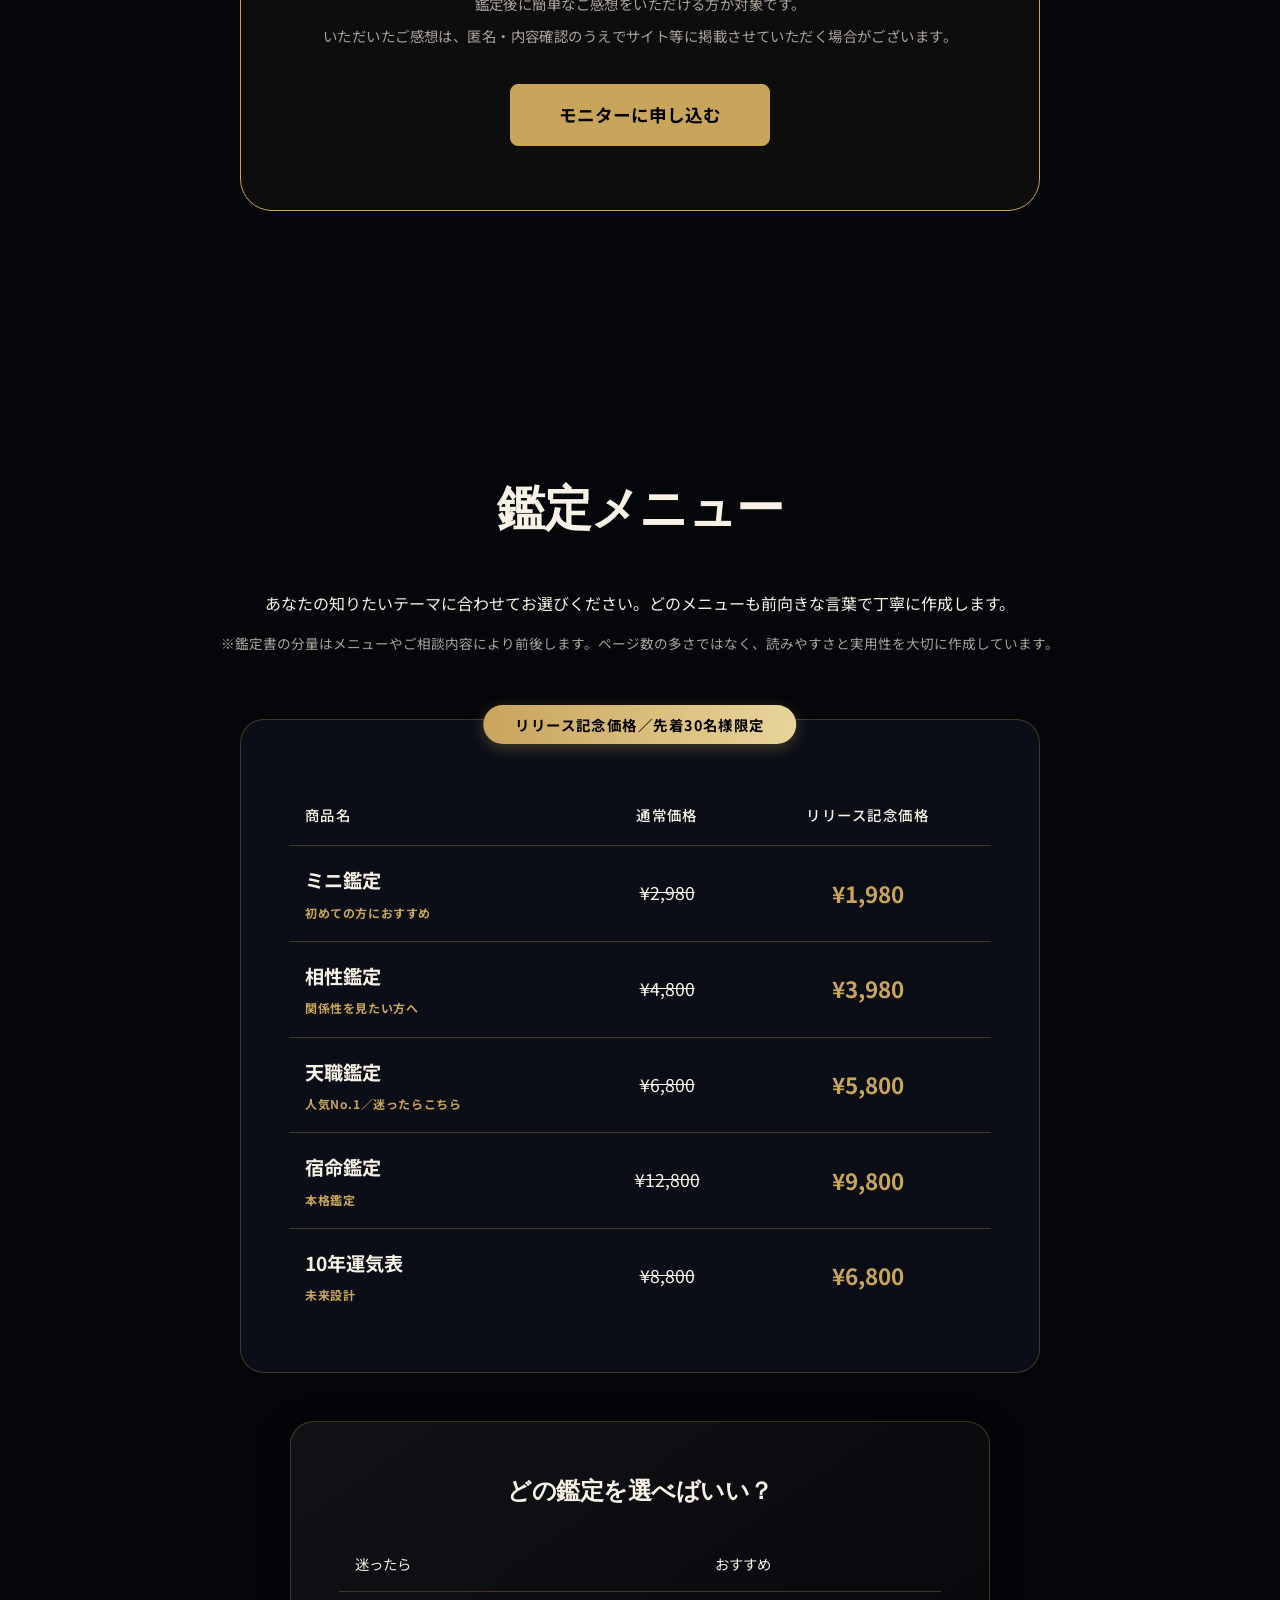
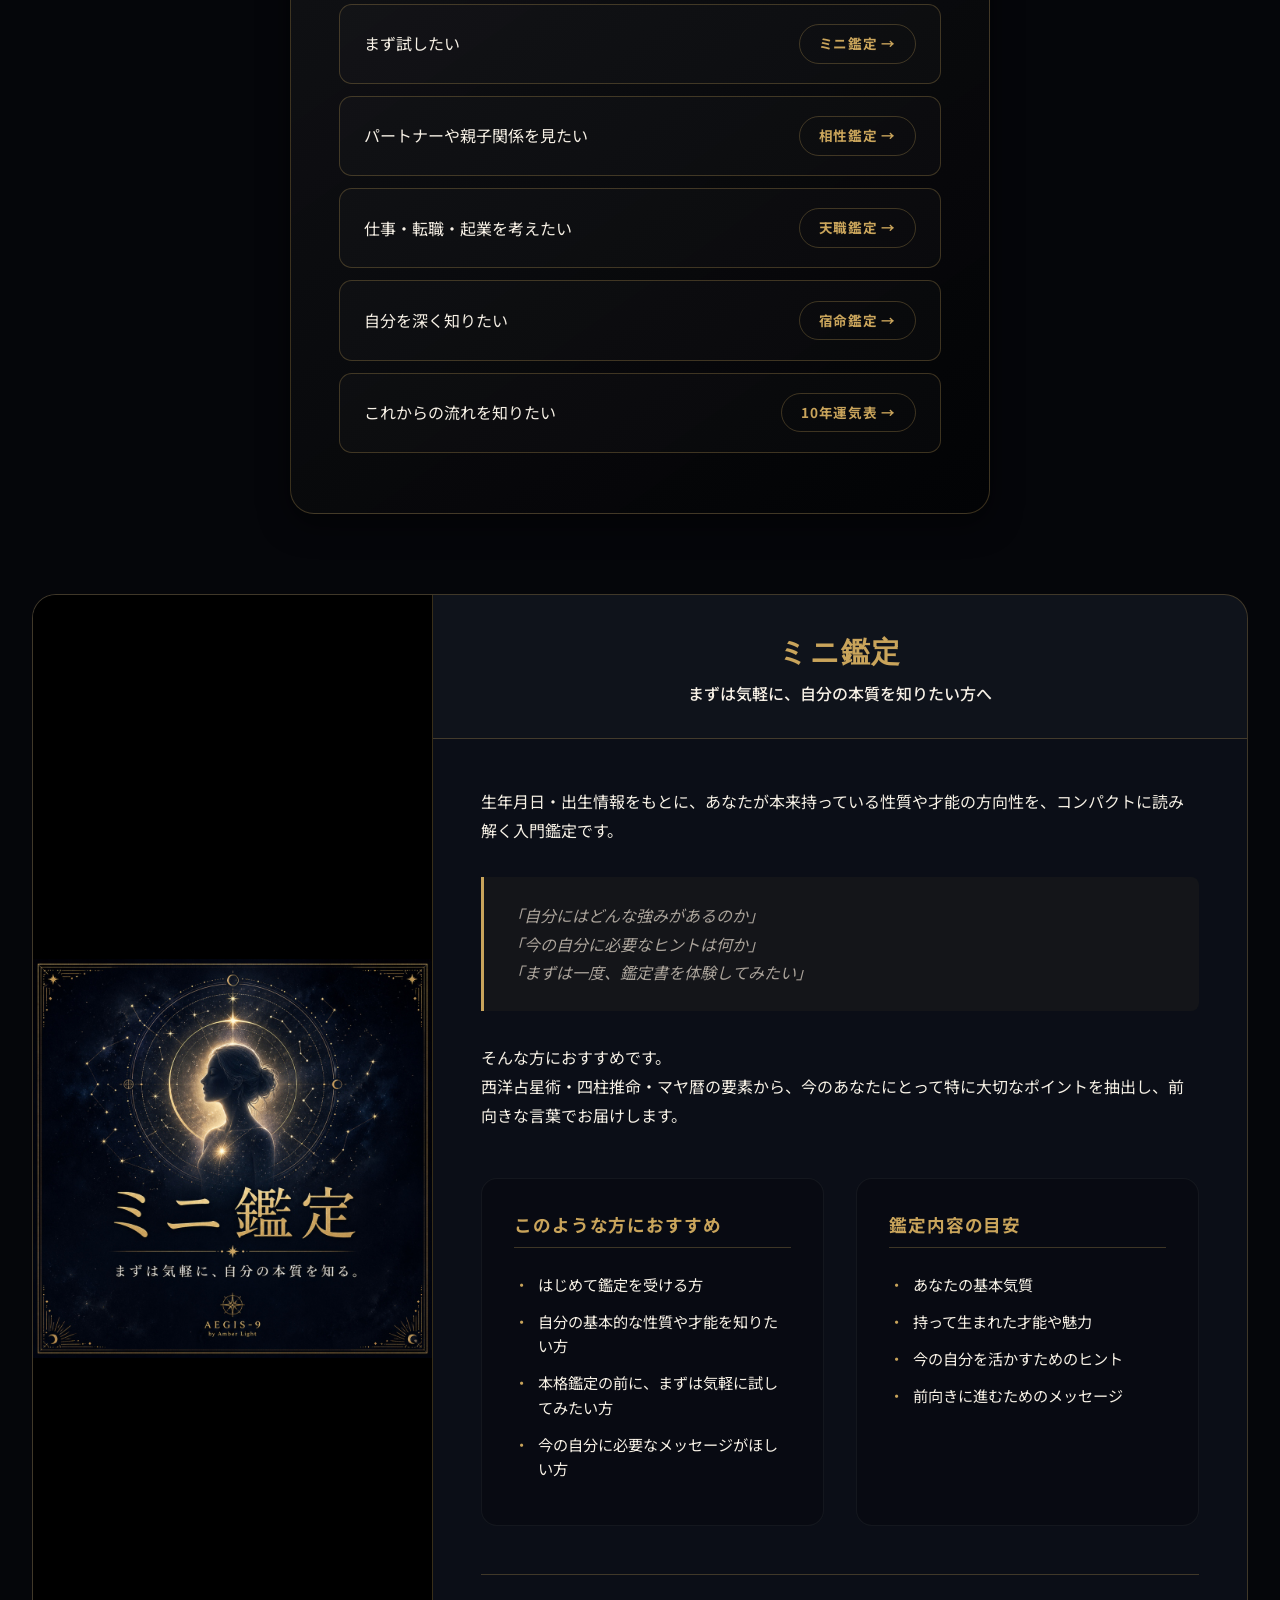
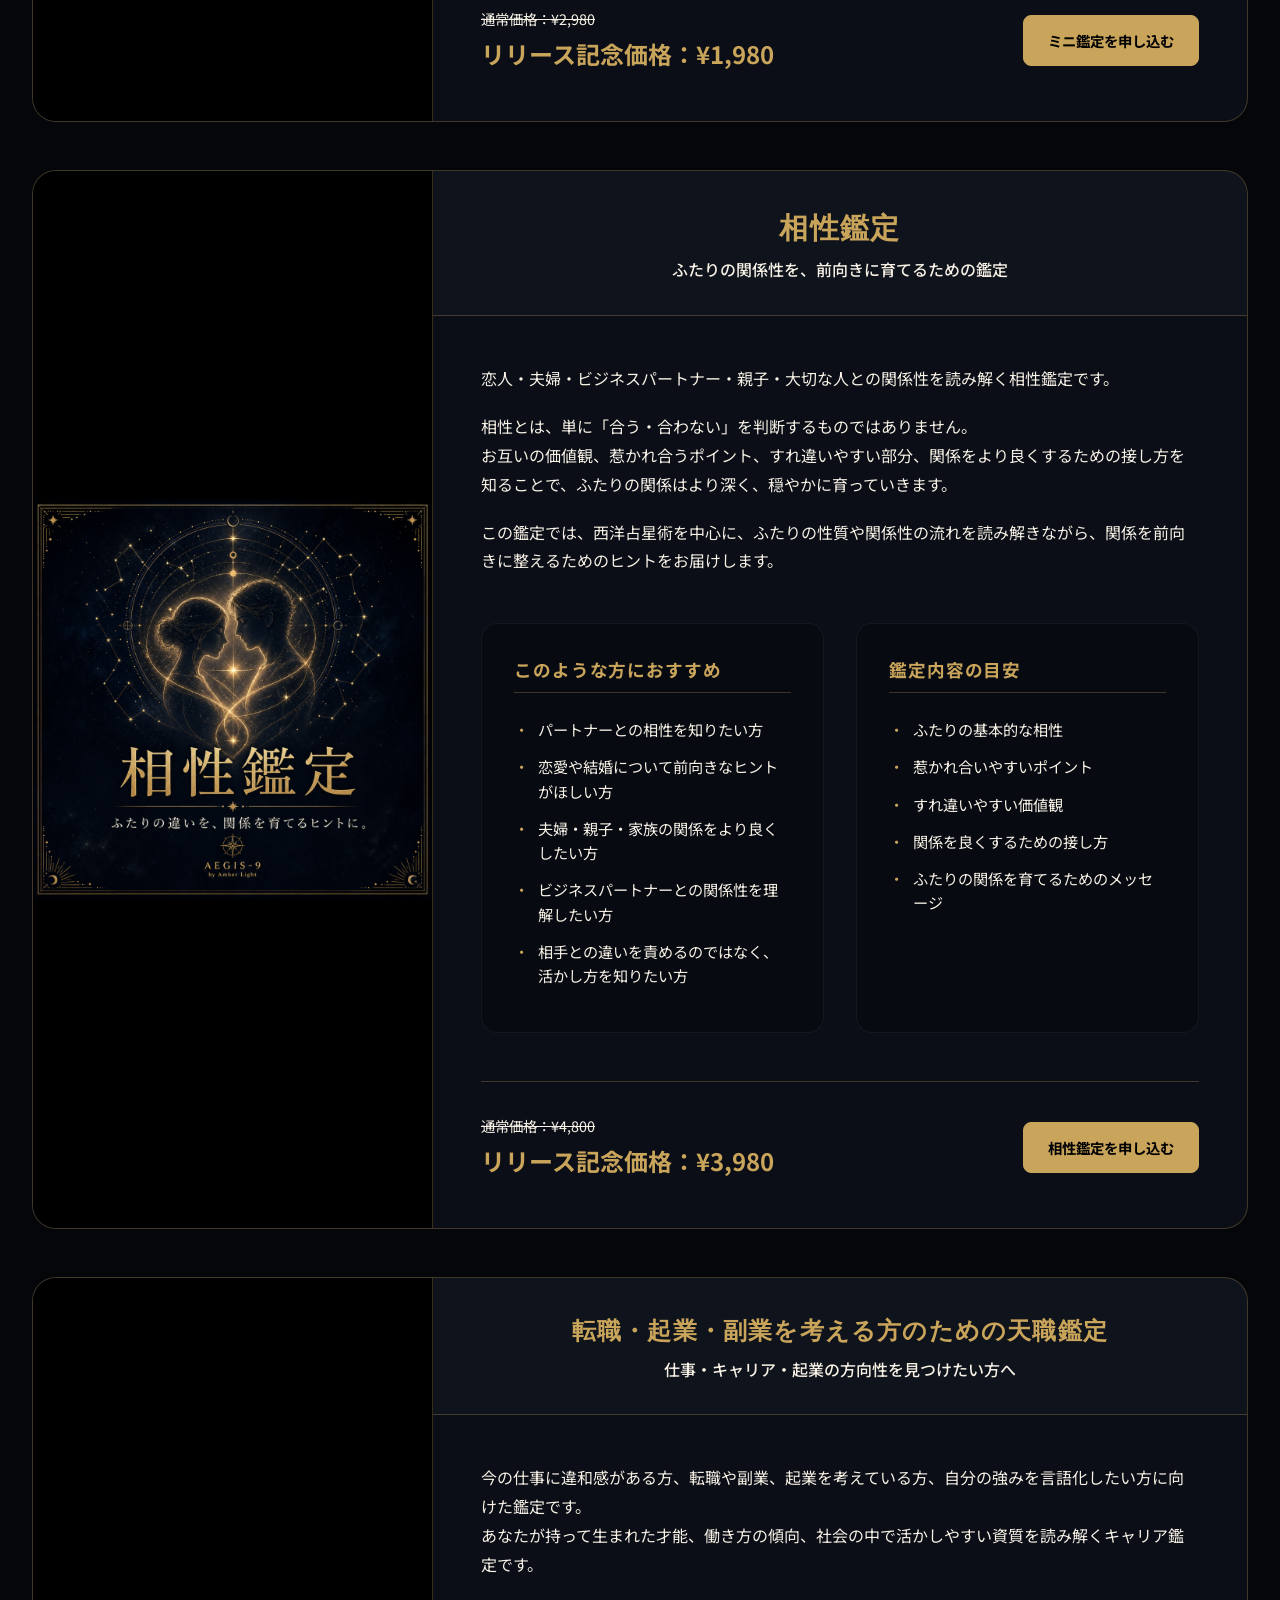
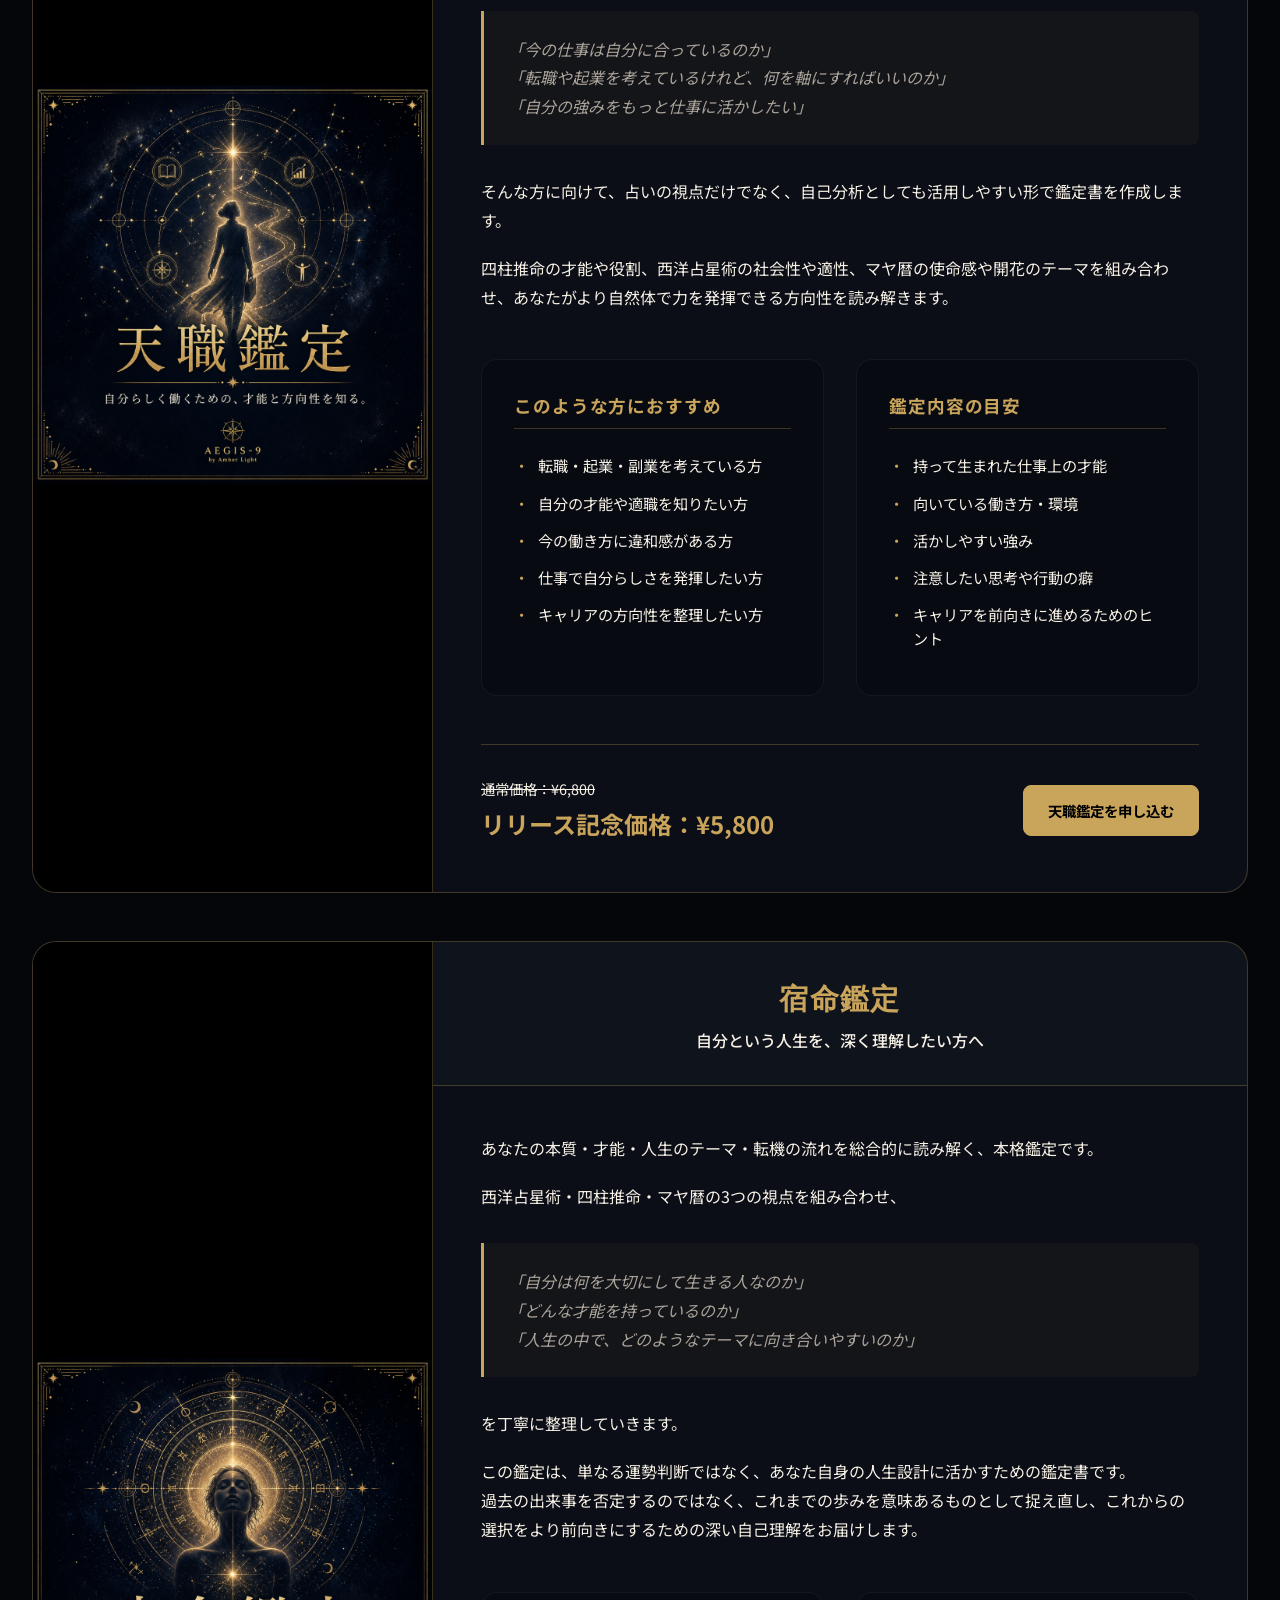
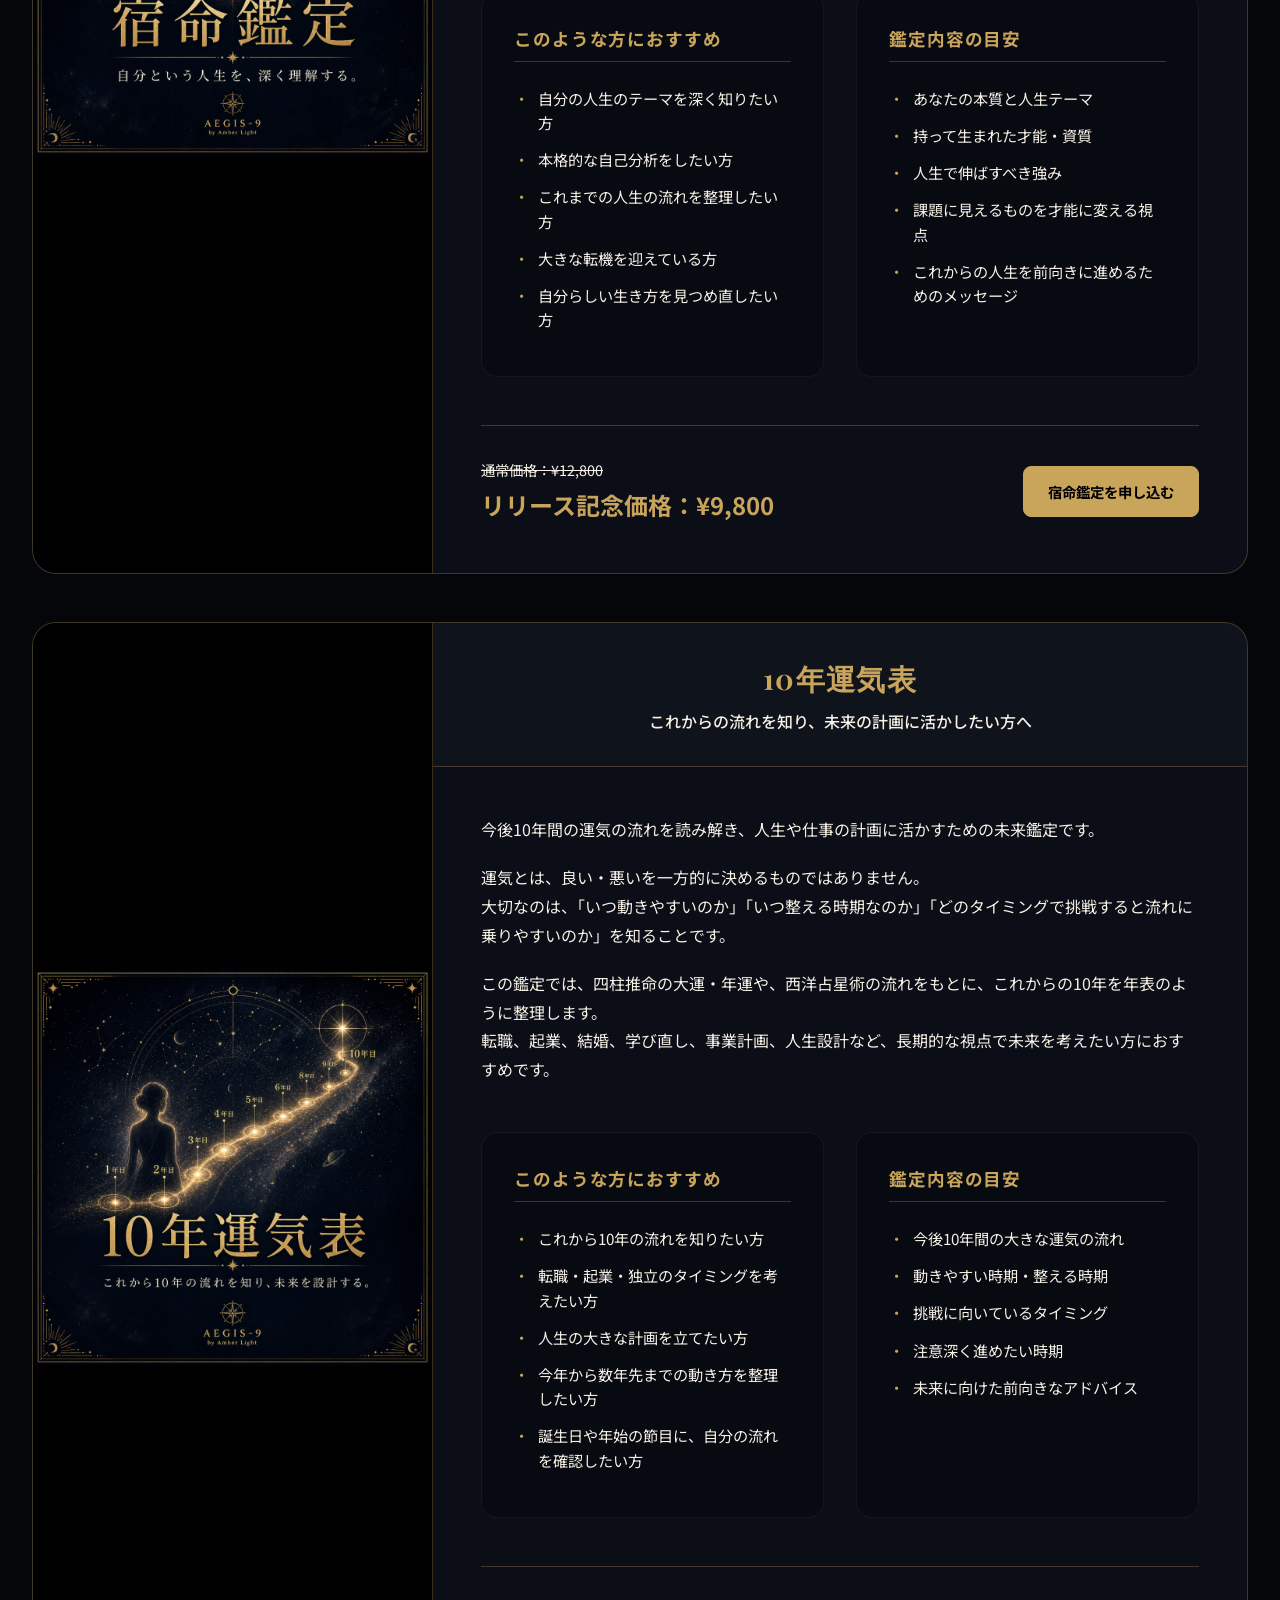
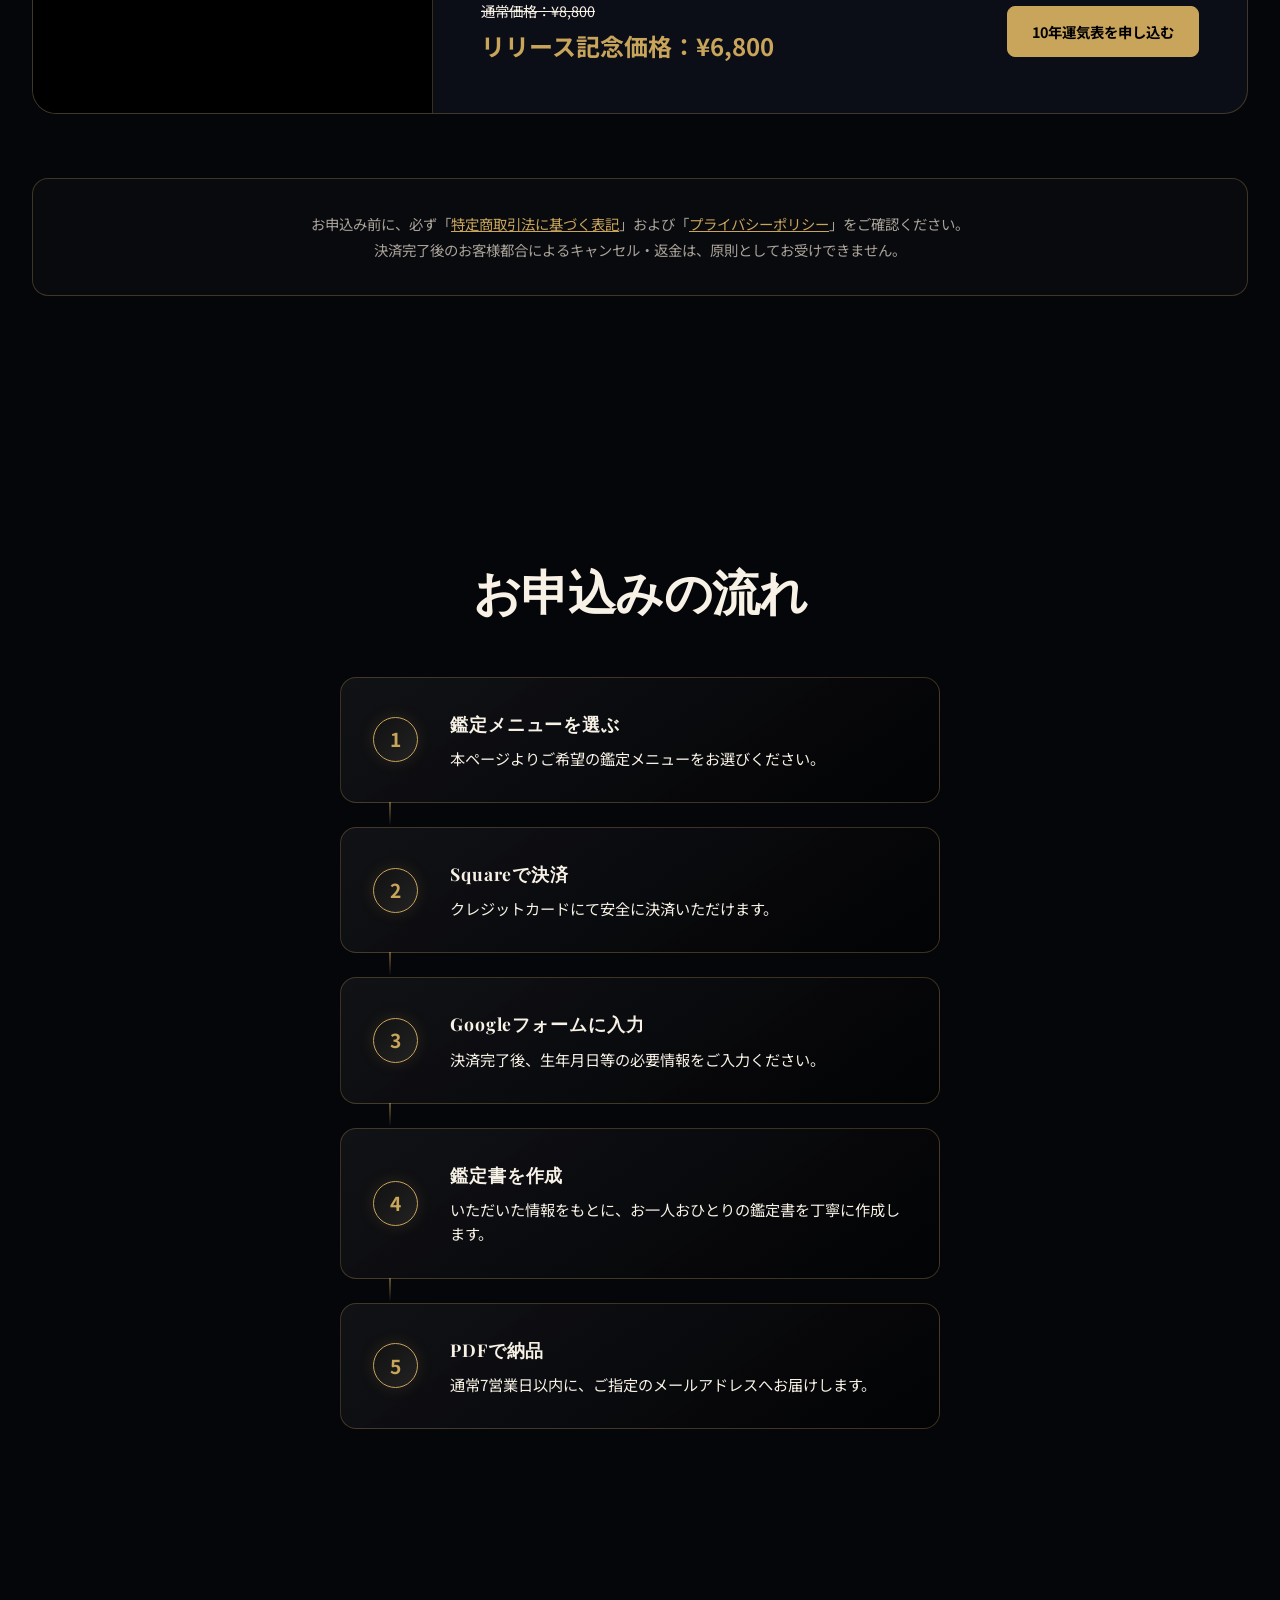
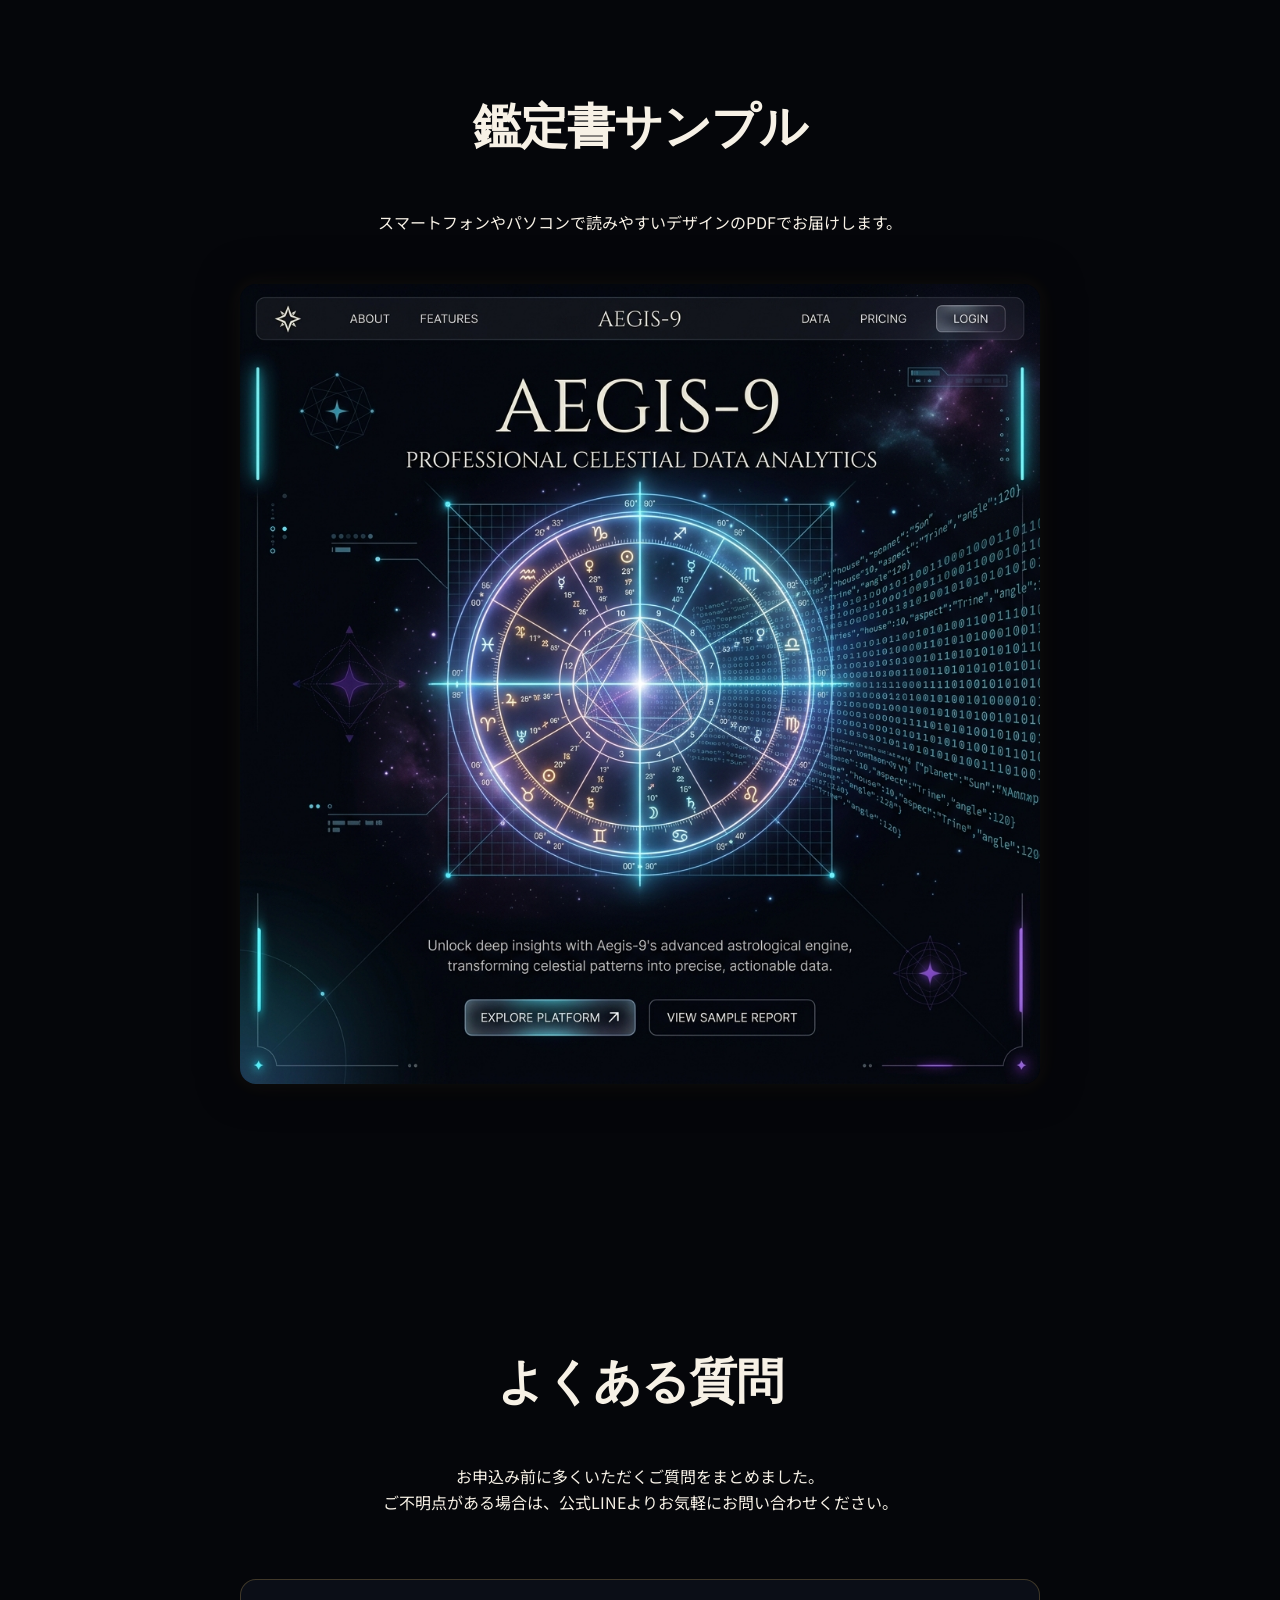
==== commit 46f06d6e: "style: ヒーロー文言から句読点を削除し、改行のバランスを調整" ====
--- a/index.html
+++ b/index.html
@@ -63,7 +63,7 @@
     <!-- Fonts -->
     <link href="https://fonts.googleapis.com/css2?family=Playfair+Display:wght@400;700&family=JetBrains+Mono:wght@300;500&family=Noto+Sans+JP:wght@300;400;700&display=swap" rel="stylesheet">
     
-    <link rel="stylesheet" href="index.css">
+    <link rel="stylesheet" href="index.css?v=1.1">
 </head>
 <body>
     <div class="glow-overlay"></div>
@@ -89,15 +89,15 @@
     <header class="hero">
         <div class="container hero-container">
             <div class="hero-text fade-in">
-                <h1 style="font-size: clamp(2.5rem, 6vw, 4rem); letter-spacing: 0.05em; line-height: 1.2;">当てるより、<br>整える。</h1>
+                <h1 style="font-size: clamp(2.5rem, 6vw, 4rem); letter-spacing: 0.05em; line-height: 1.2;">当てるより<br>整える</h1>
                 <p style="font-size: 1.15rem; margin-bottom: 1.5rem; color: var(--text); font-weight: 700;">
-                    <span style="display: inline-block;">本質と才能を読み解き、</span>
-                    <span style="display: inline-block;">これからの自分を前向きに整える鑑定書。</span>
+                    本質と才能を読み解き<br>
+                    これからの自分を前向きに整える鑑定書
                 </p>
                 <p style="font-size: 1rem; line-height: 1.8;">
-                    <span style="display: inline-block;">西洋占星術・四柱推命・マヤ暦を組み合わせ、</span>
-                    <span style="display: inline-block;">生年月日・出生時間・出生地から、</span>
-                    <span style="display: inline-block;">あなたの性質・才能・人生の流れを丁寧に読み解きます。</span>
+                    西洋占星術・四柱推命・マヤ暦を組み合わせ<br>
+                    生年月日・出生時間・出生地から<br>
+                    あなたの性質・才能・人生の流れを丁寧に読み解きます
                 </p>
                 <div class="hero-btns" style="display: flex; gap: 1rem; flex-wrap: wrap; justify-content: center;">
                     <a href="#monitor" class="btn-primary">ミニ鑑定モニターを見る</a>
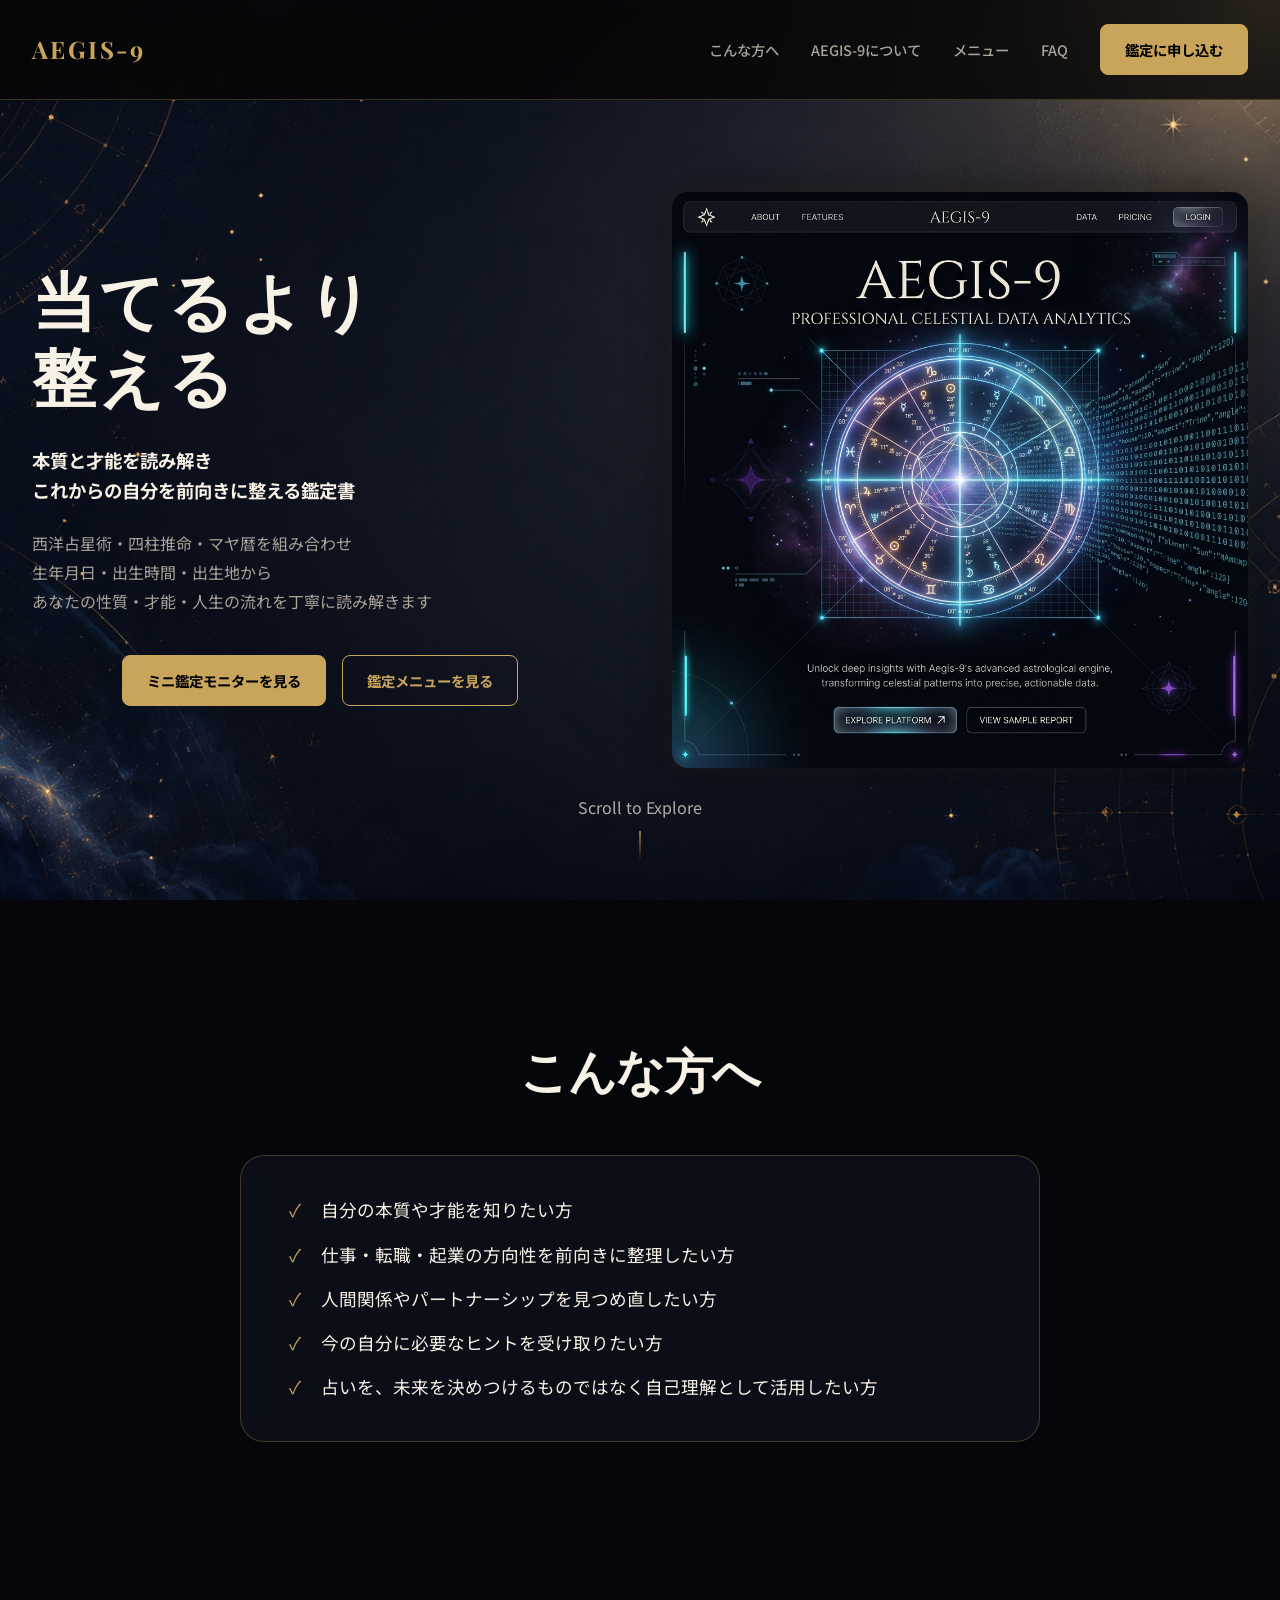
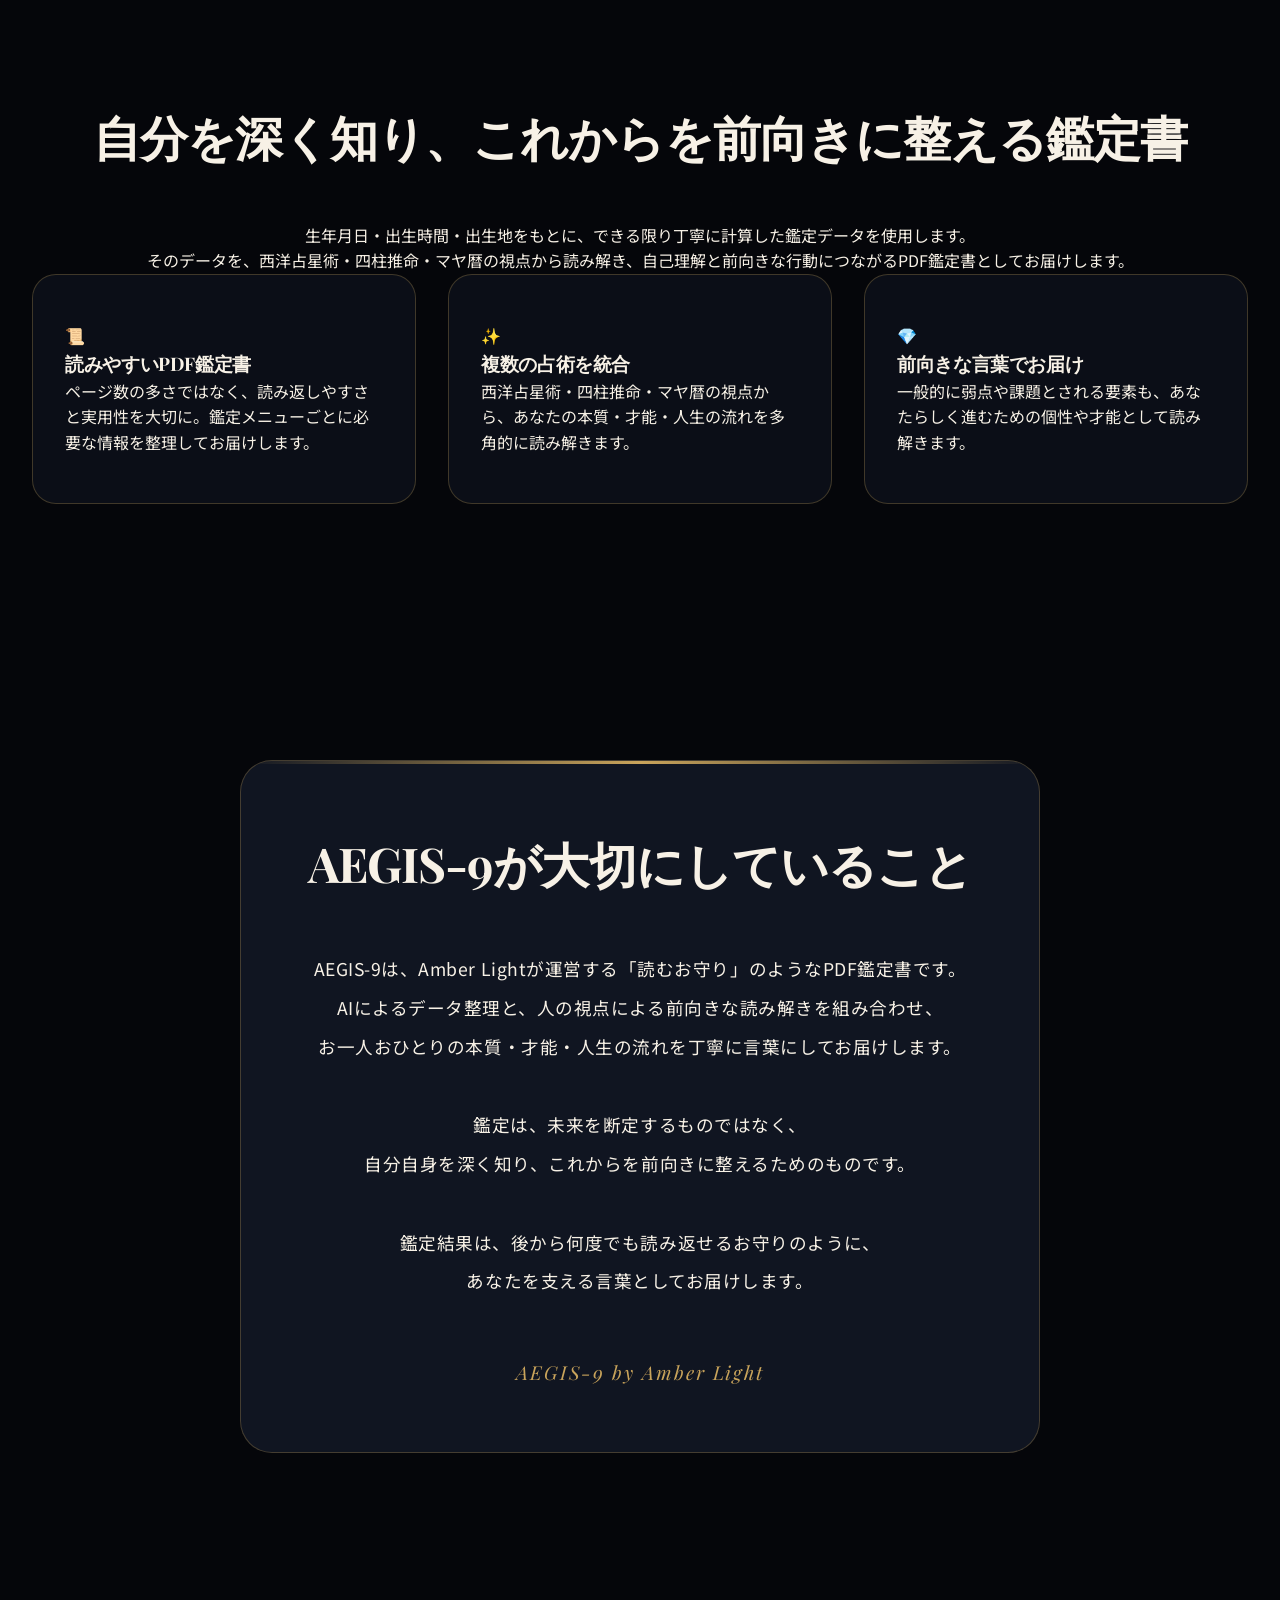
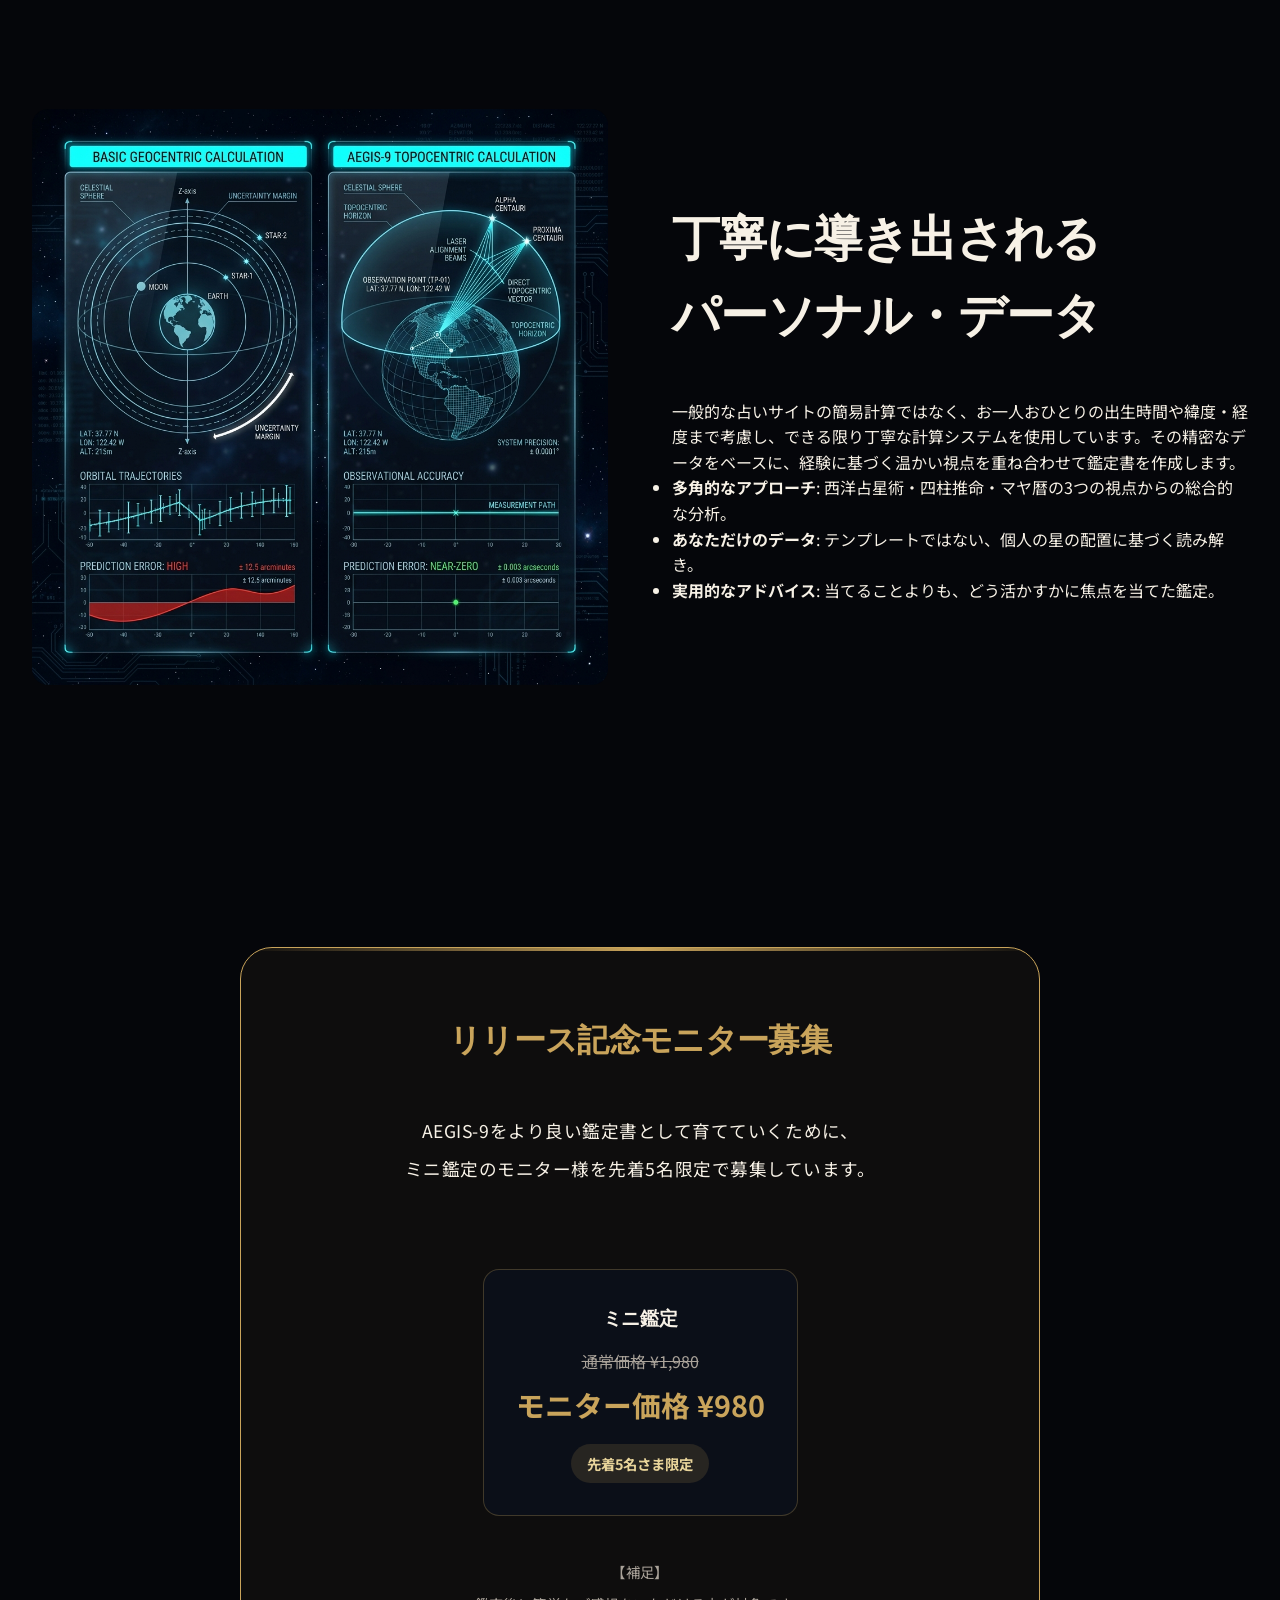
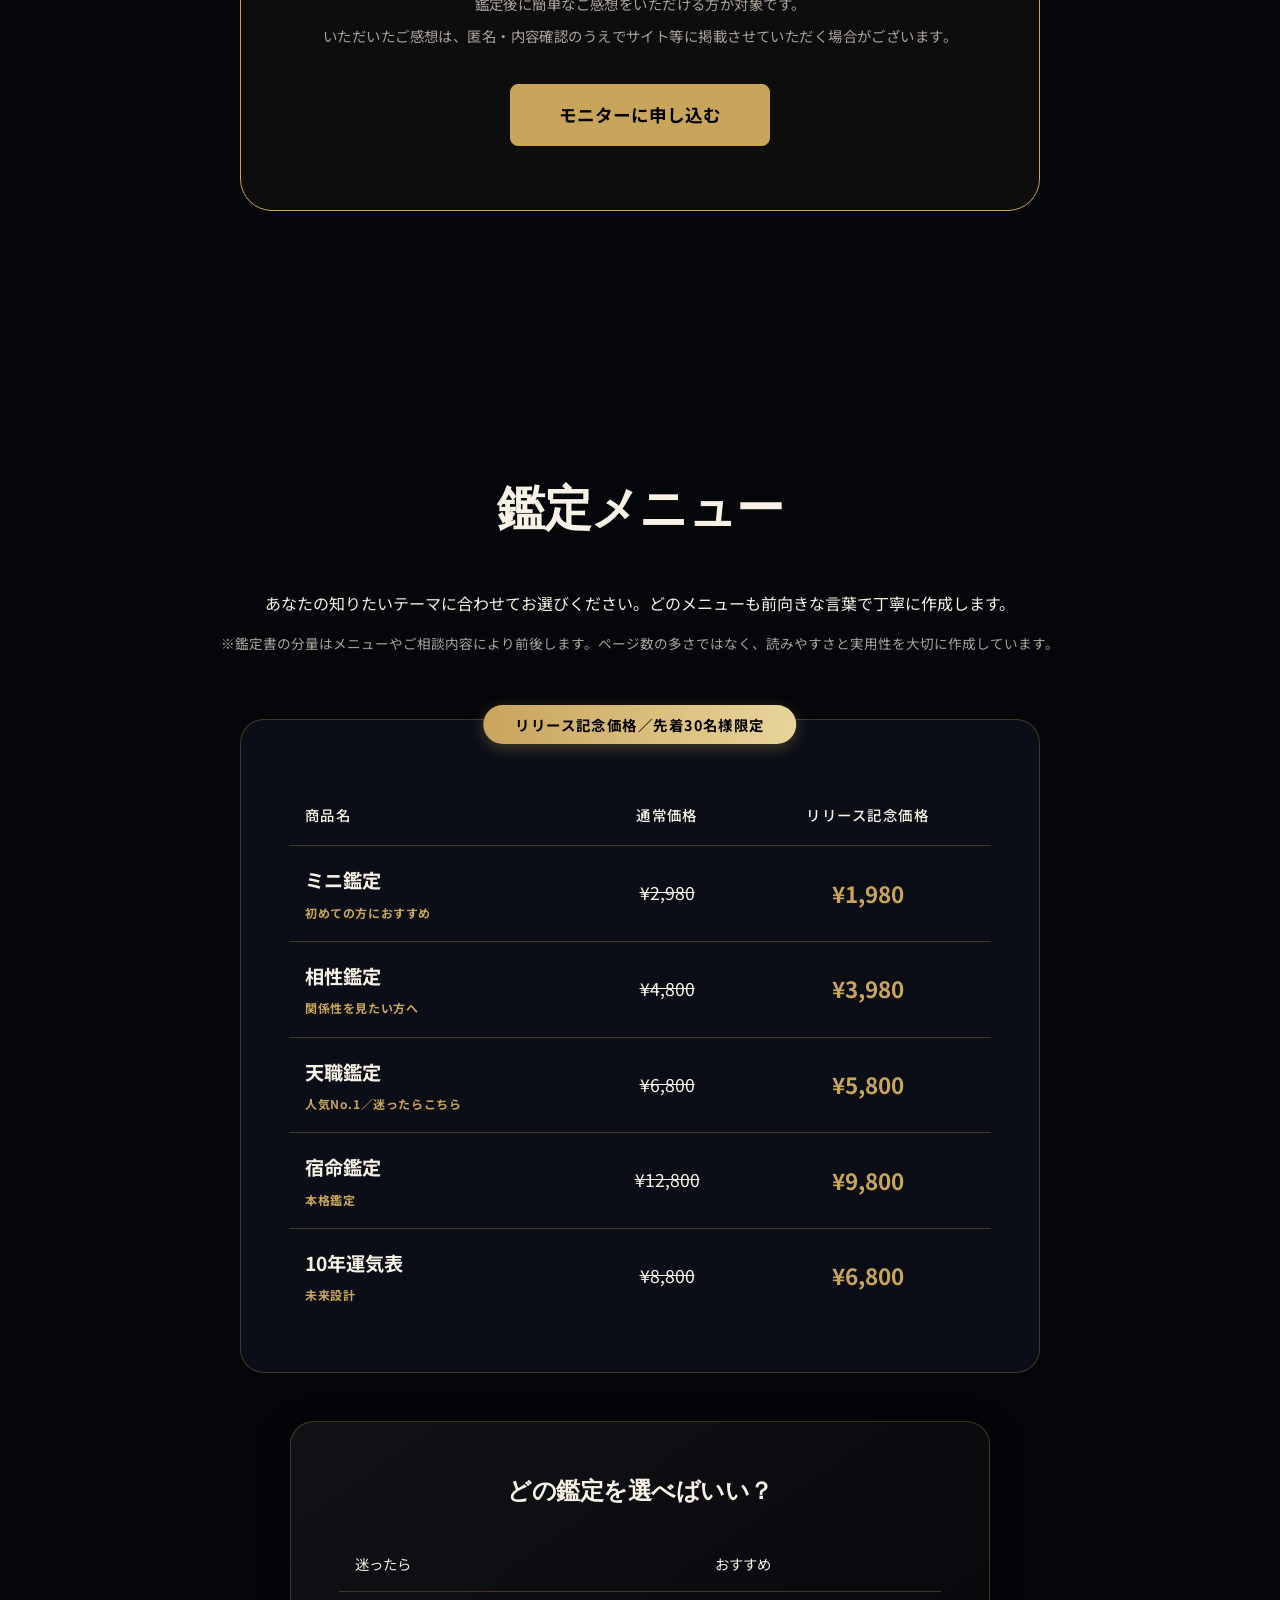
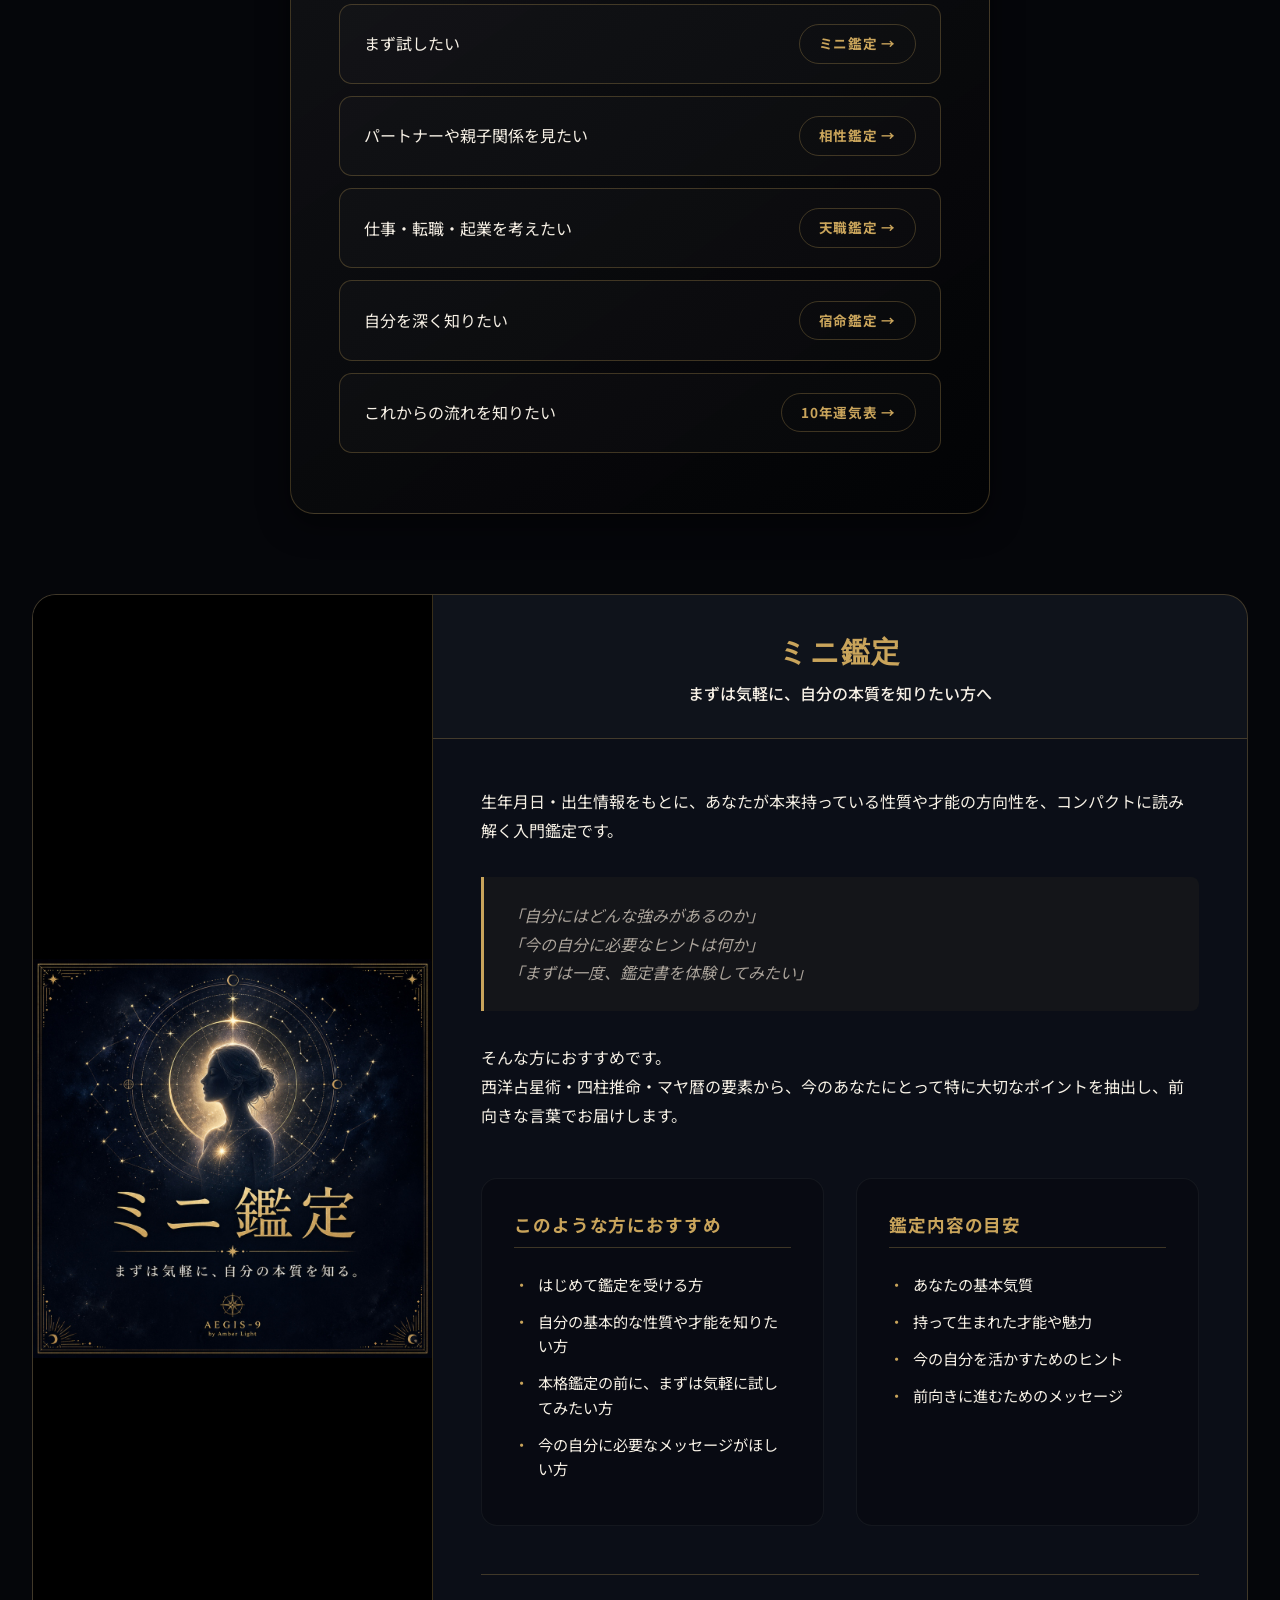
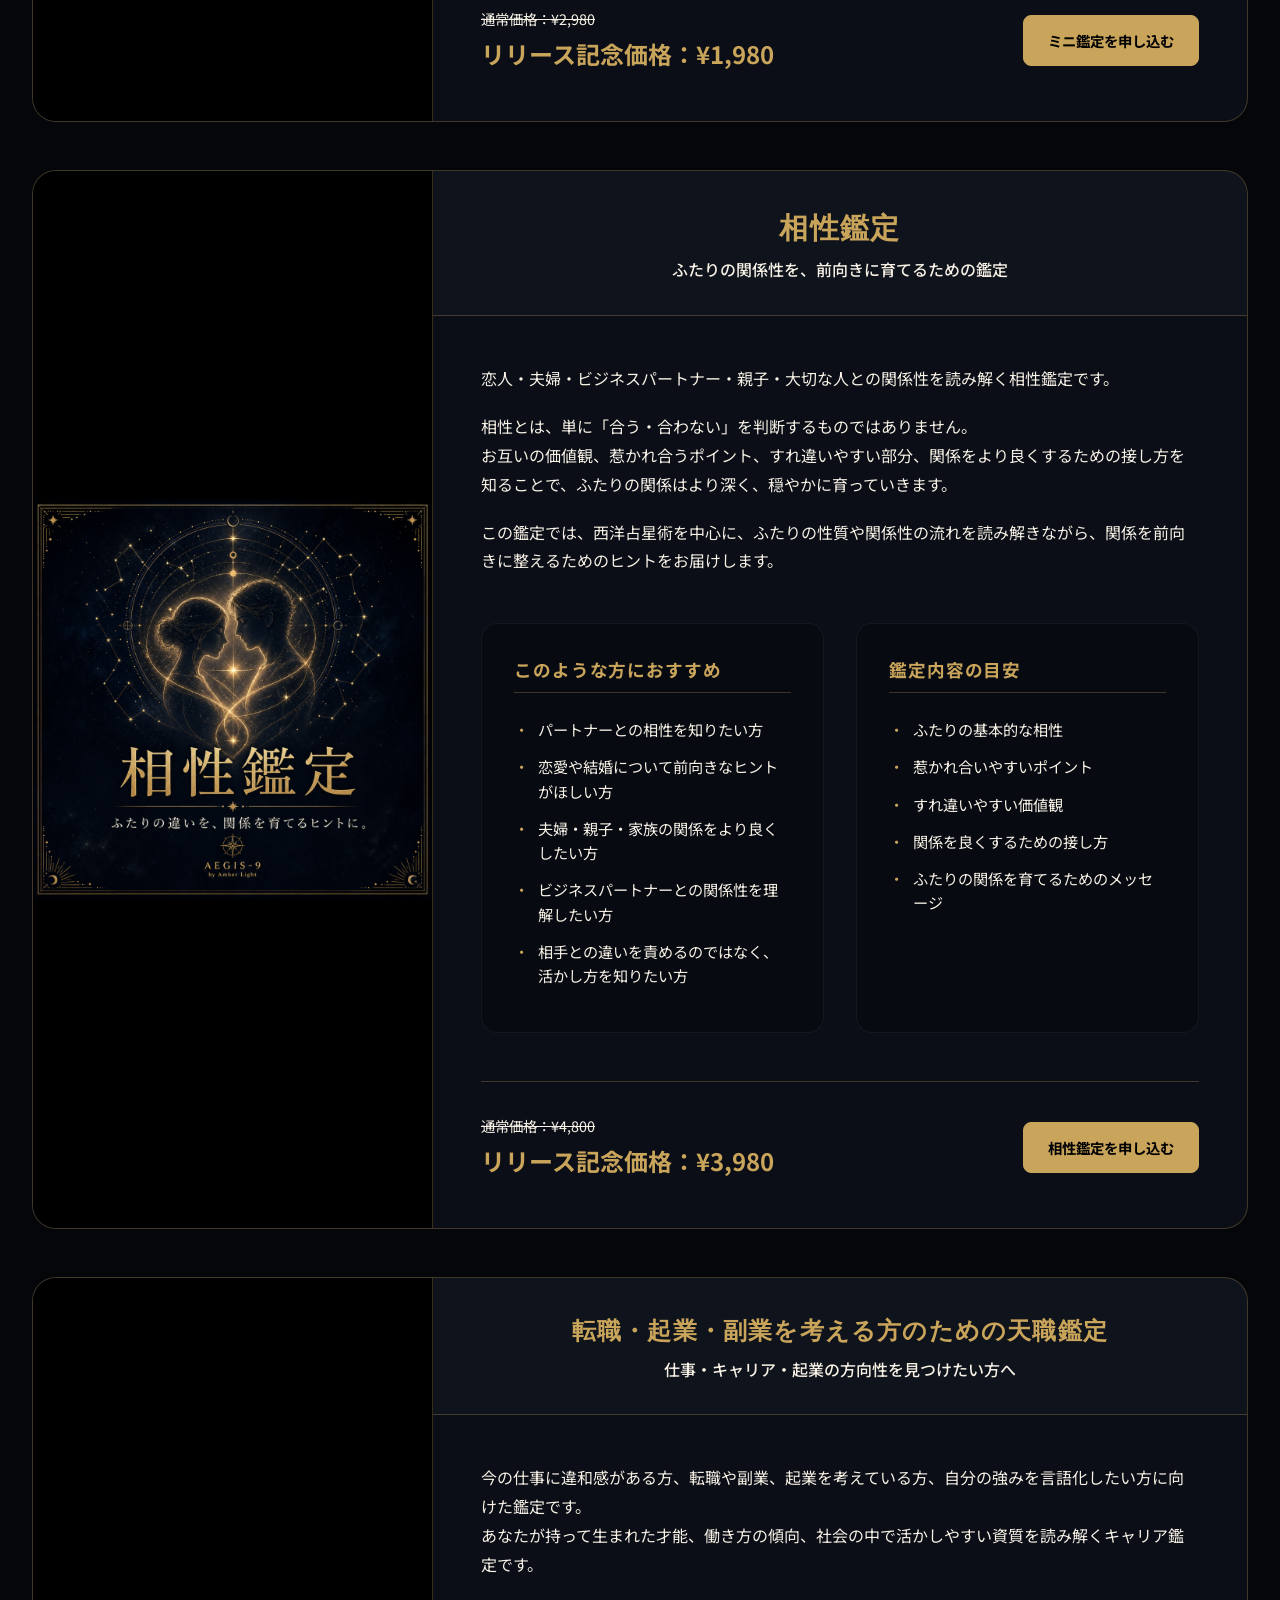
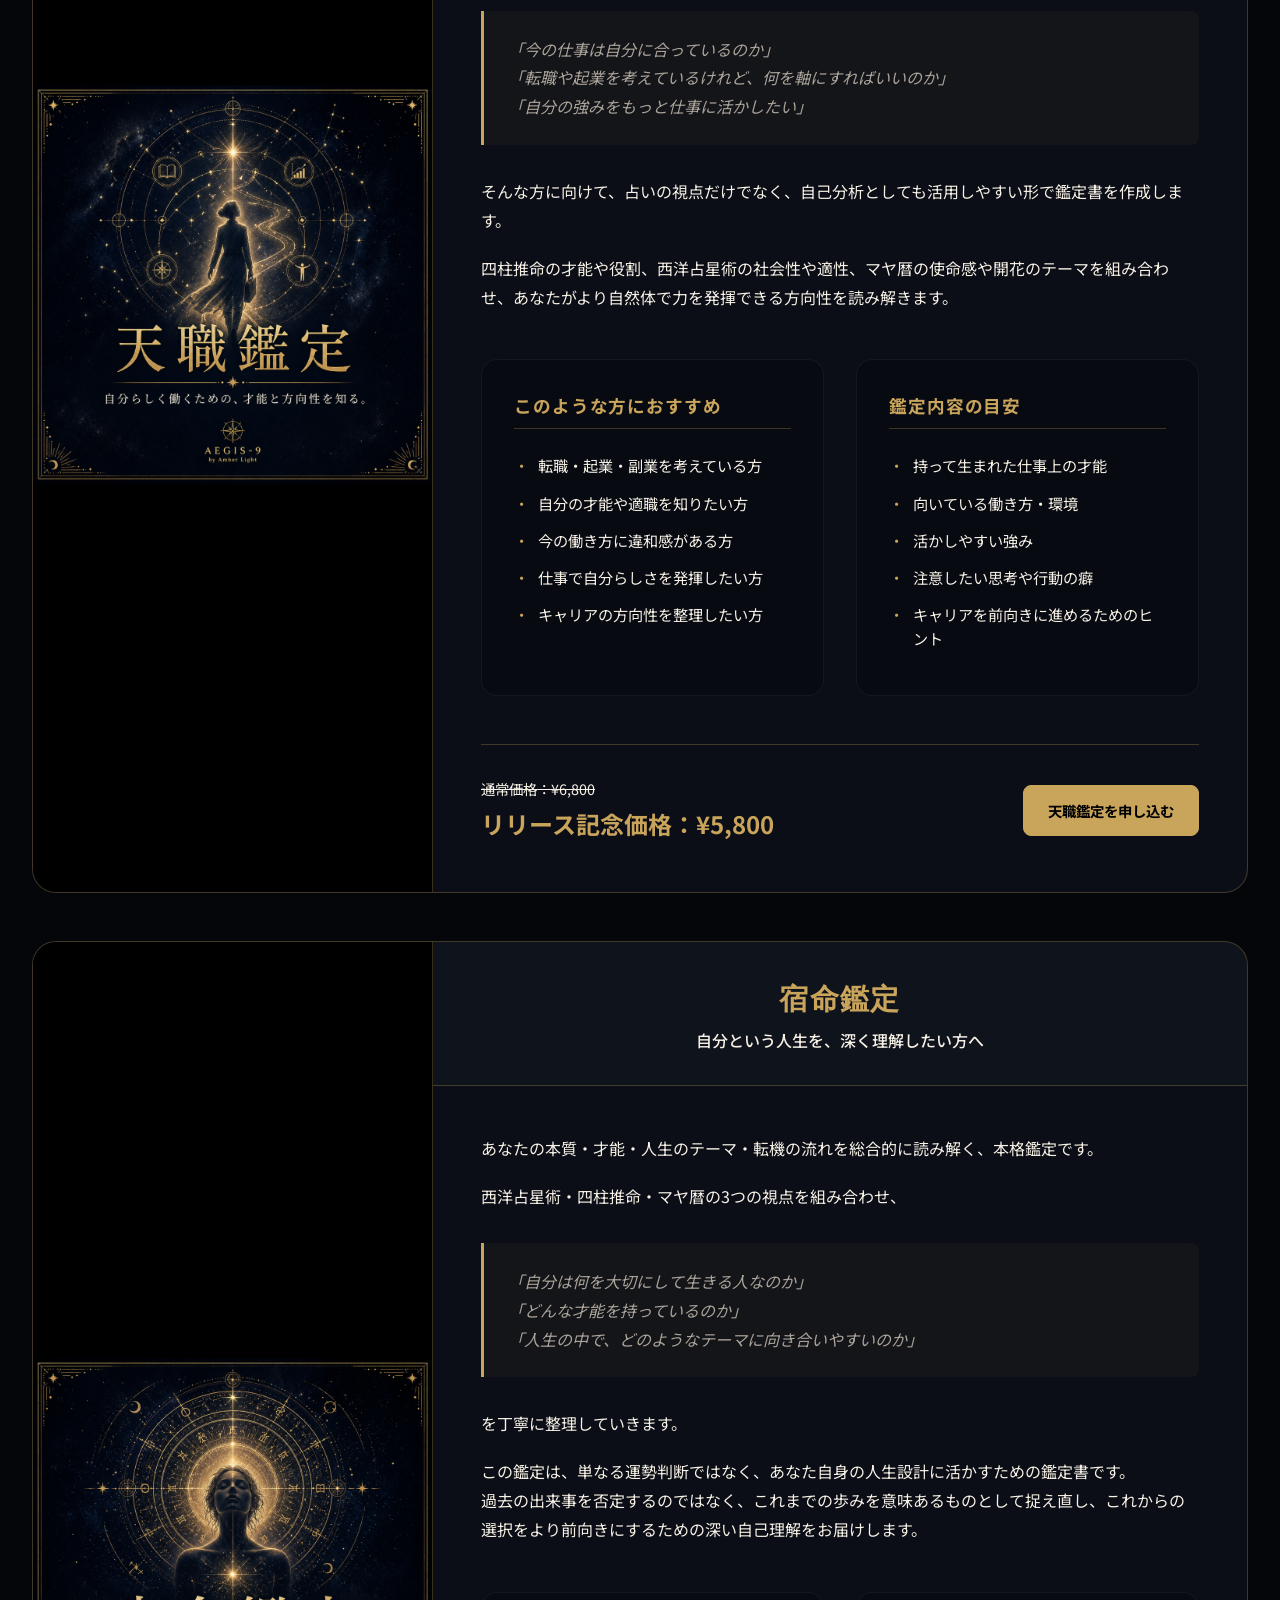
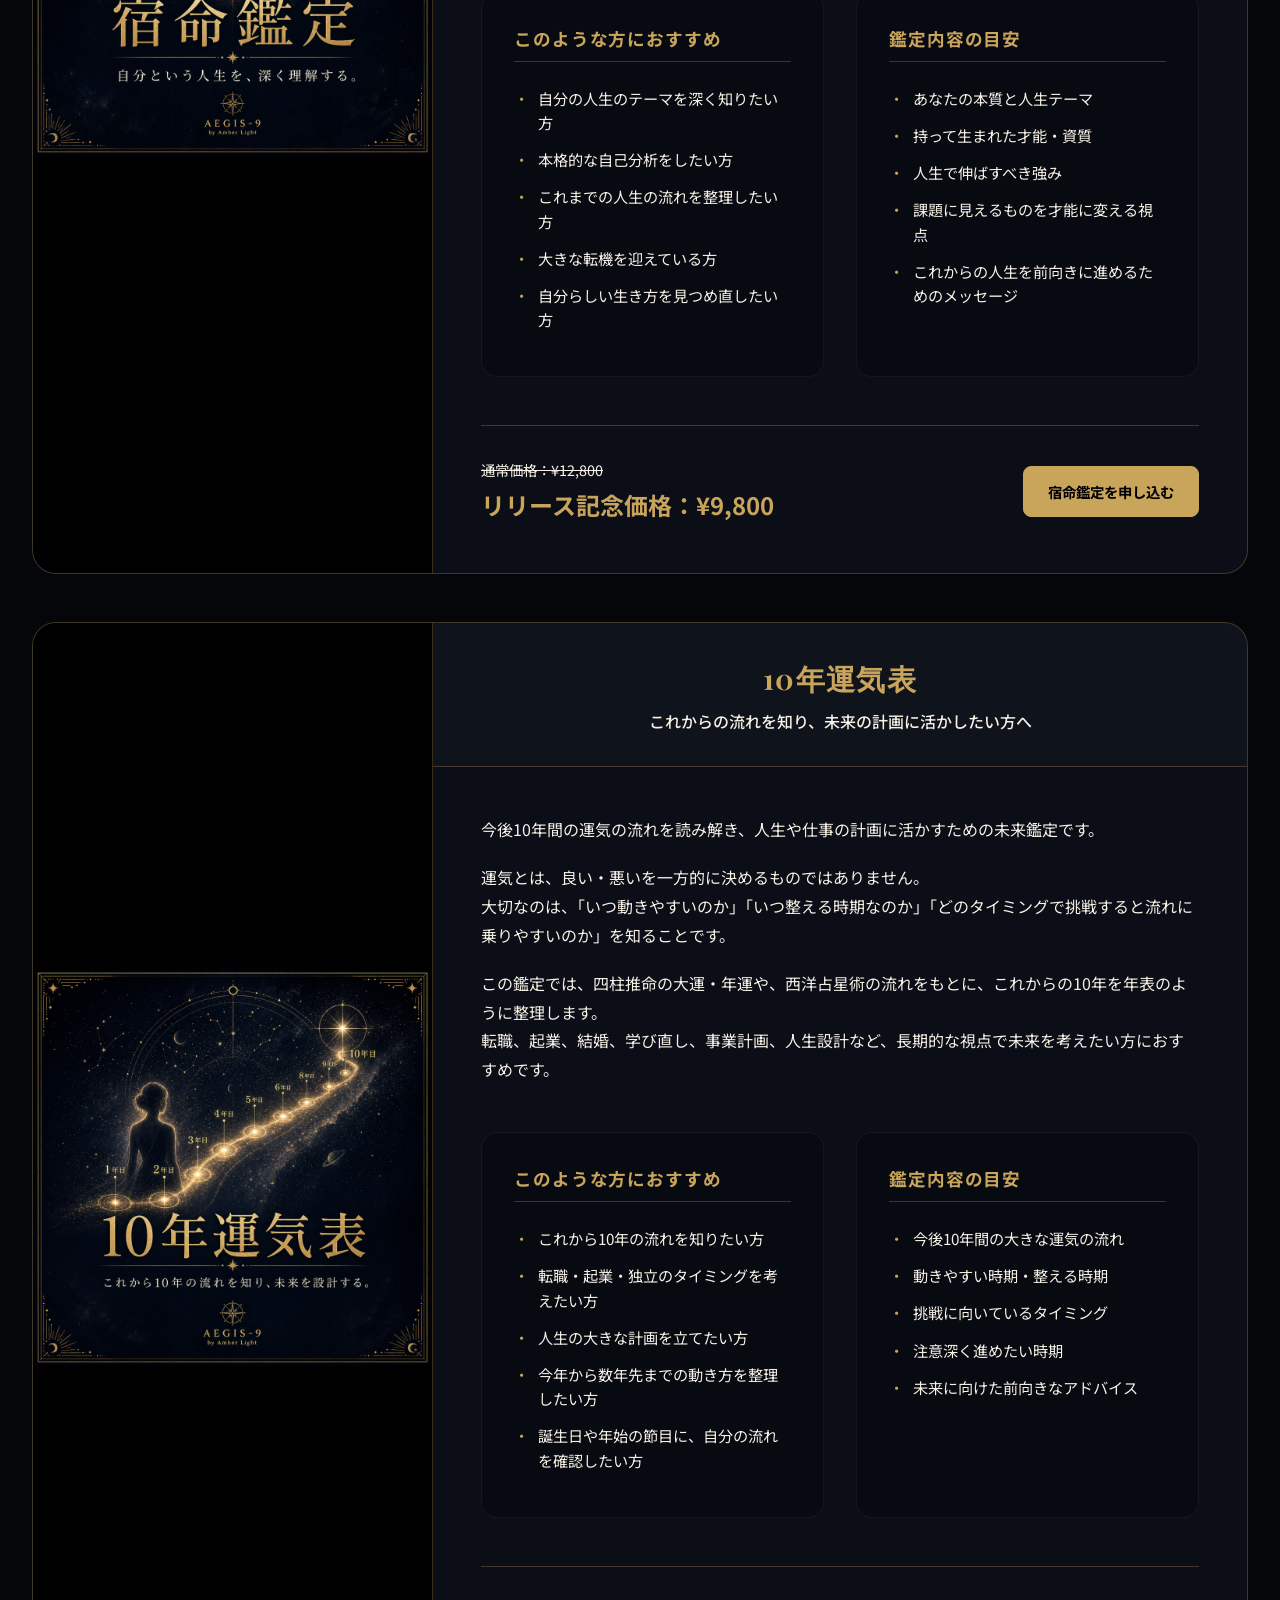
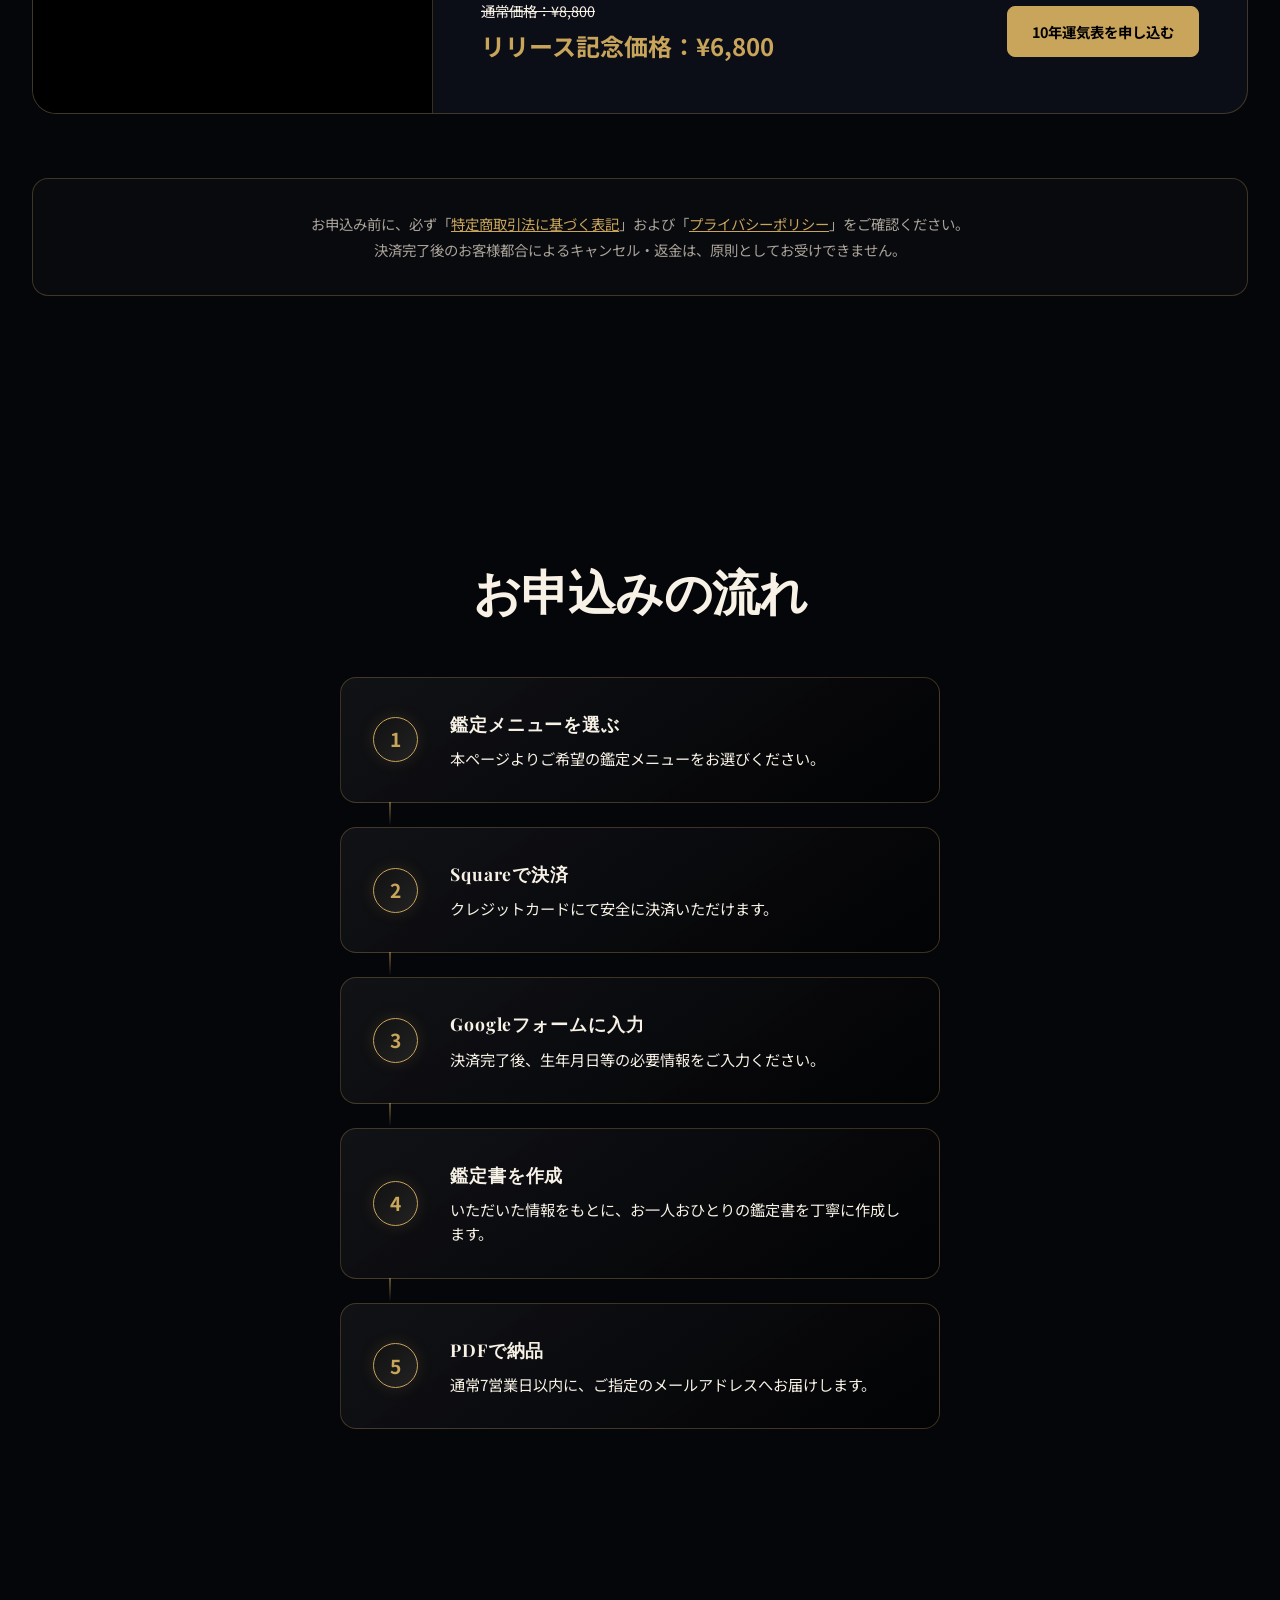
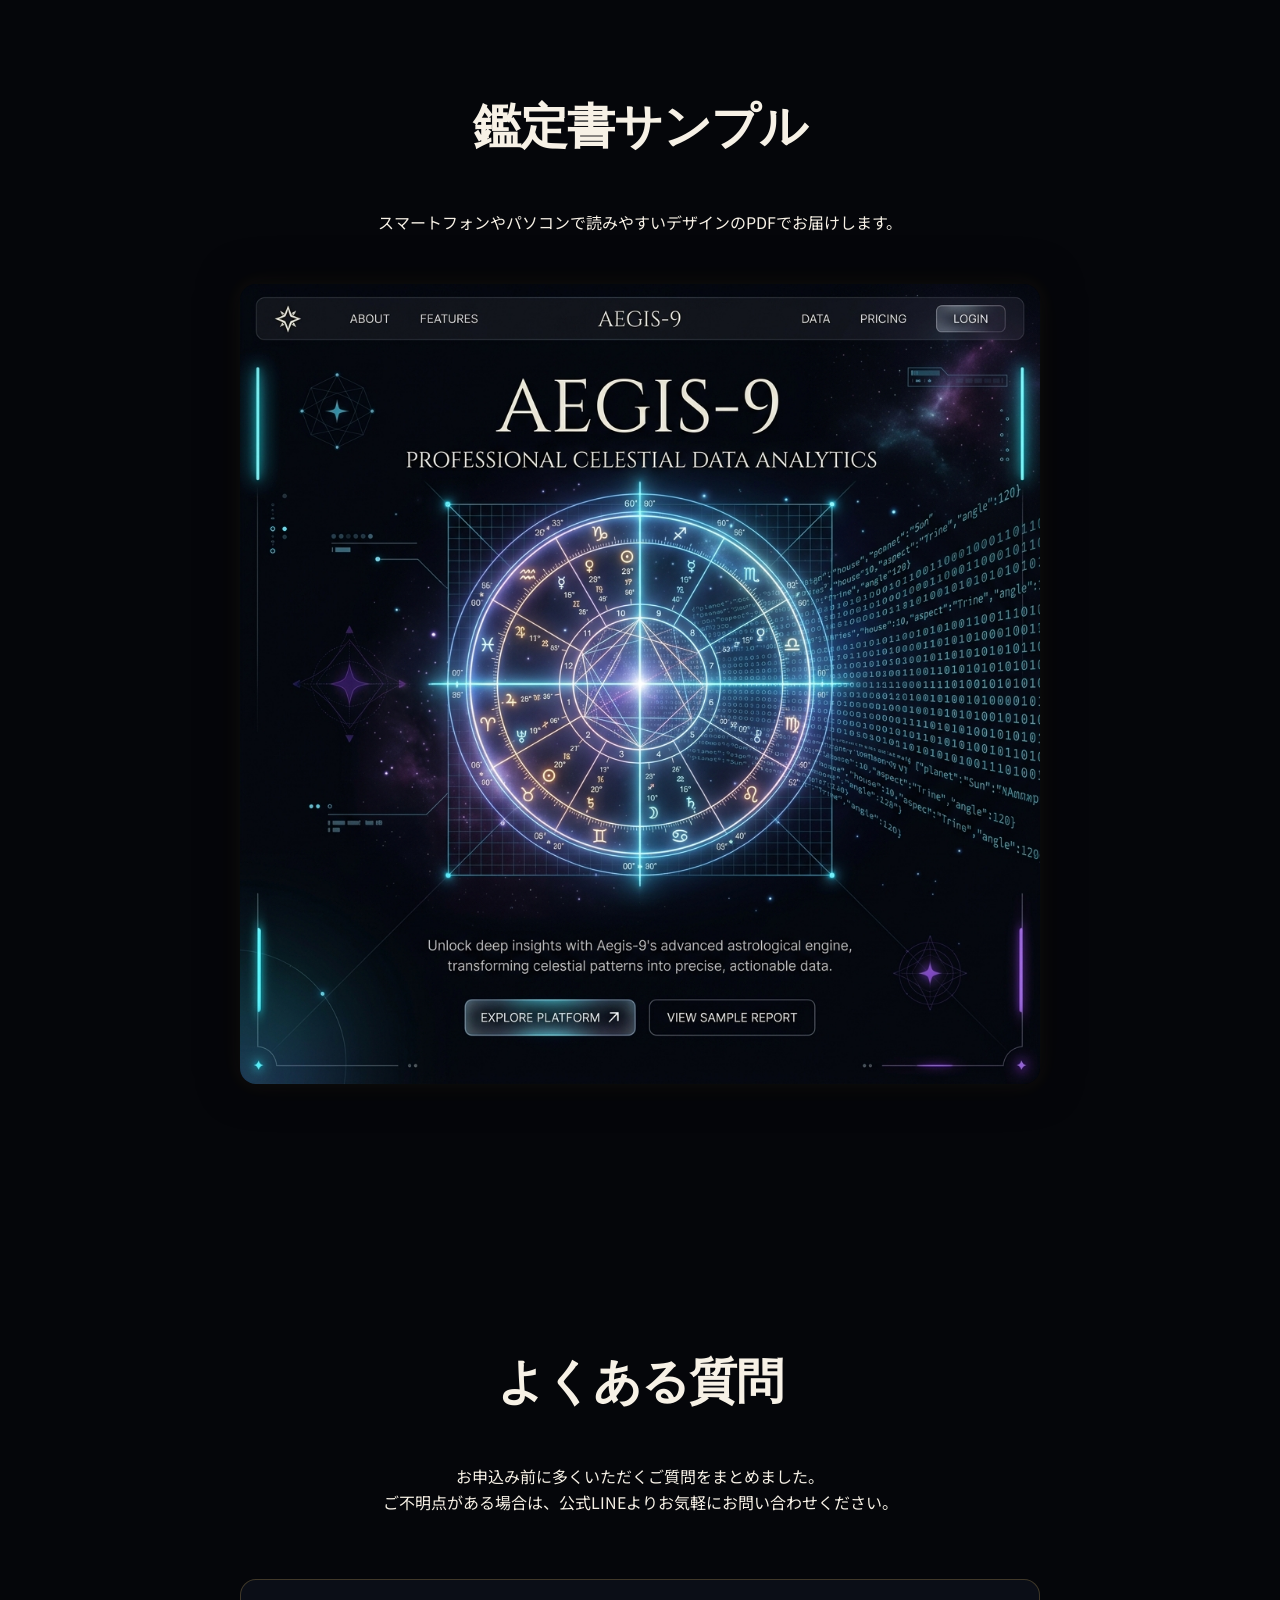
==== commit d1f6ed90: "fix: トップメニューのボタン文字色が薄くなっていた問題を修正" ====
--- a/index.html
+++ b/index.html
@@ -63,7 +63,7 @@
     <!-- Fonts -->
     <link href="https://fonts.googleapis.com/css2?family=Playfair+Display:wght@400;700&family=JetBrains+Mono:wght@300;500&family=Noto+Sans+JP:wght@300;400;700&display=swap" rel="stylesheet">
     
-    <link rel="stylesheet" href="index.css?v=1.1">
+    <link rel="stylesheet" href="index.css?v=1.3">
 </head>
 <body>
     <div class="glow-overlay"></div>
--- a/index.css
+++ b/index.css
@@ -24,6 +24,10 @@
 
 body {
     background-color: var(--bg);
+    background-image: url('bg-pc.png');
+    background-size: cover;
+    background-position: center top;
+    background-attachment: fixed;
     color: var(--text);
     font-family: var(--font-main);
     line-height: 1.6;
@@ -93,7 +97,7 @@
     align-items: center;
 }
 
-.nav-links a {
+.nav-links a:not(.btn-primary) {
     text-decoration: none;
     color: var(--muted);
     font-size: 0.9rem;
@@ -800,6 +804,10 @@
 
 /* Mobile */
 @media (max-width: 768px) {
+    body {
+        background-image: url('bg-sp.png');
+    }
+    
     /* Menu Toggle Button */
     .menu-toggle { display: flex; flex-direction: column; justify-content: space-between; width: 28px; height: 20px; cursor: pointer; z-index: 1001; }
     .menu-toggle span { display: block; width: 100%; height: 2px; background-color: var(--gold); transition: var(--transition); border-radius: 2px; }
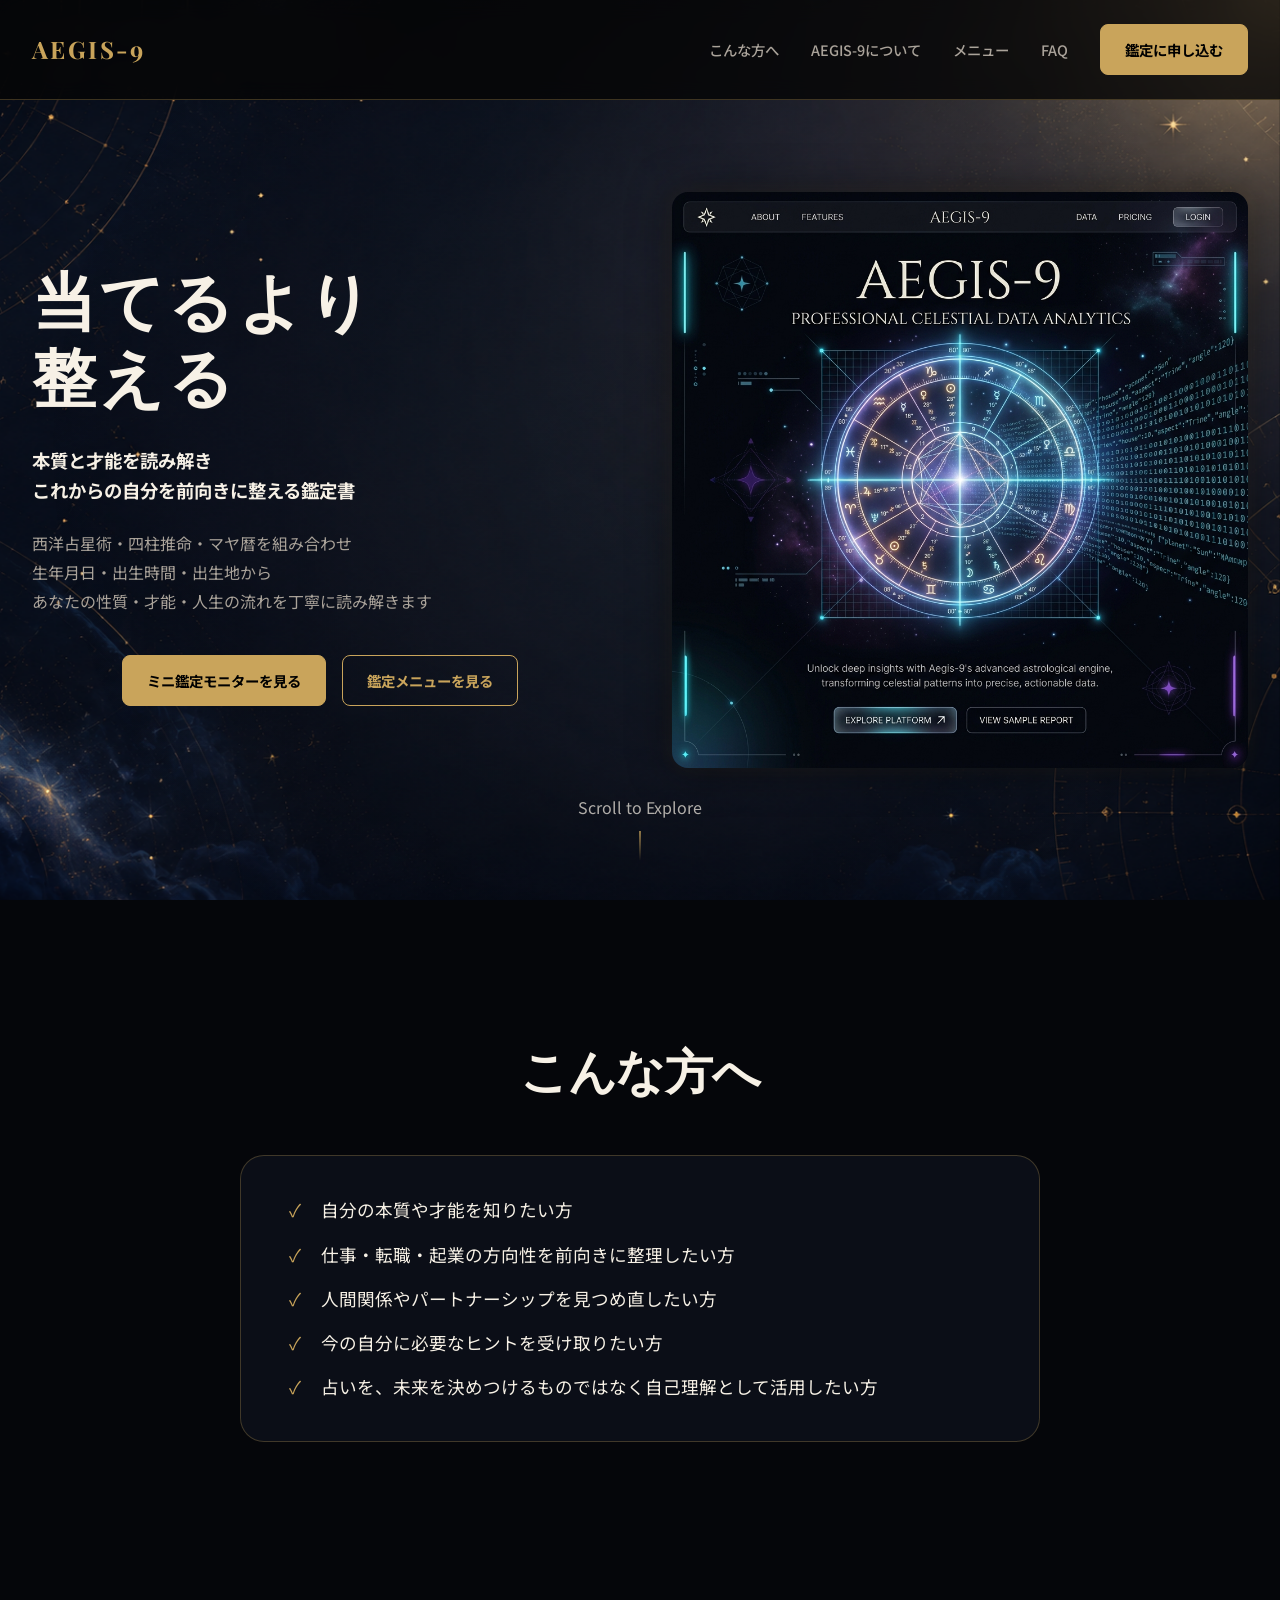
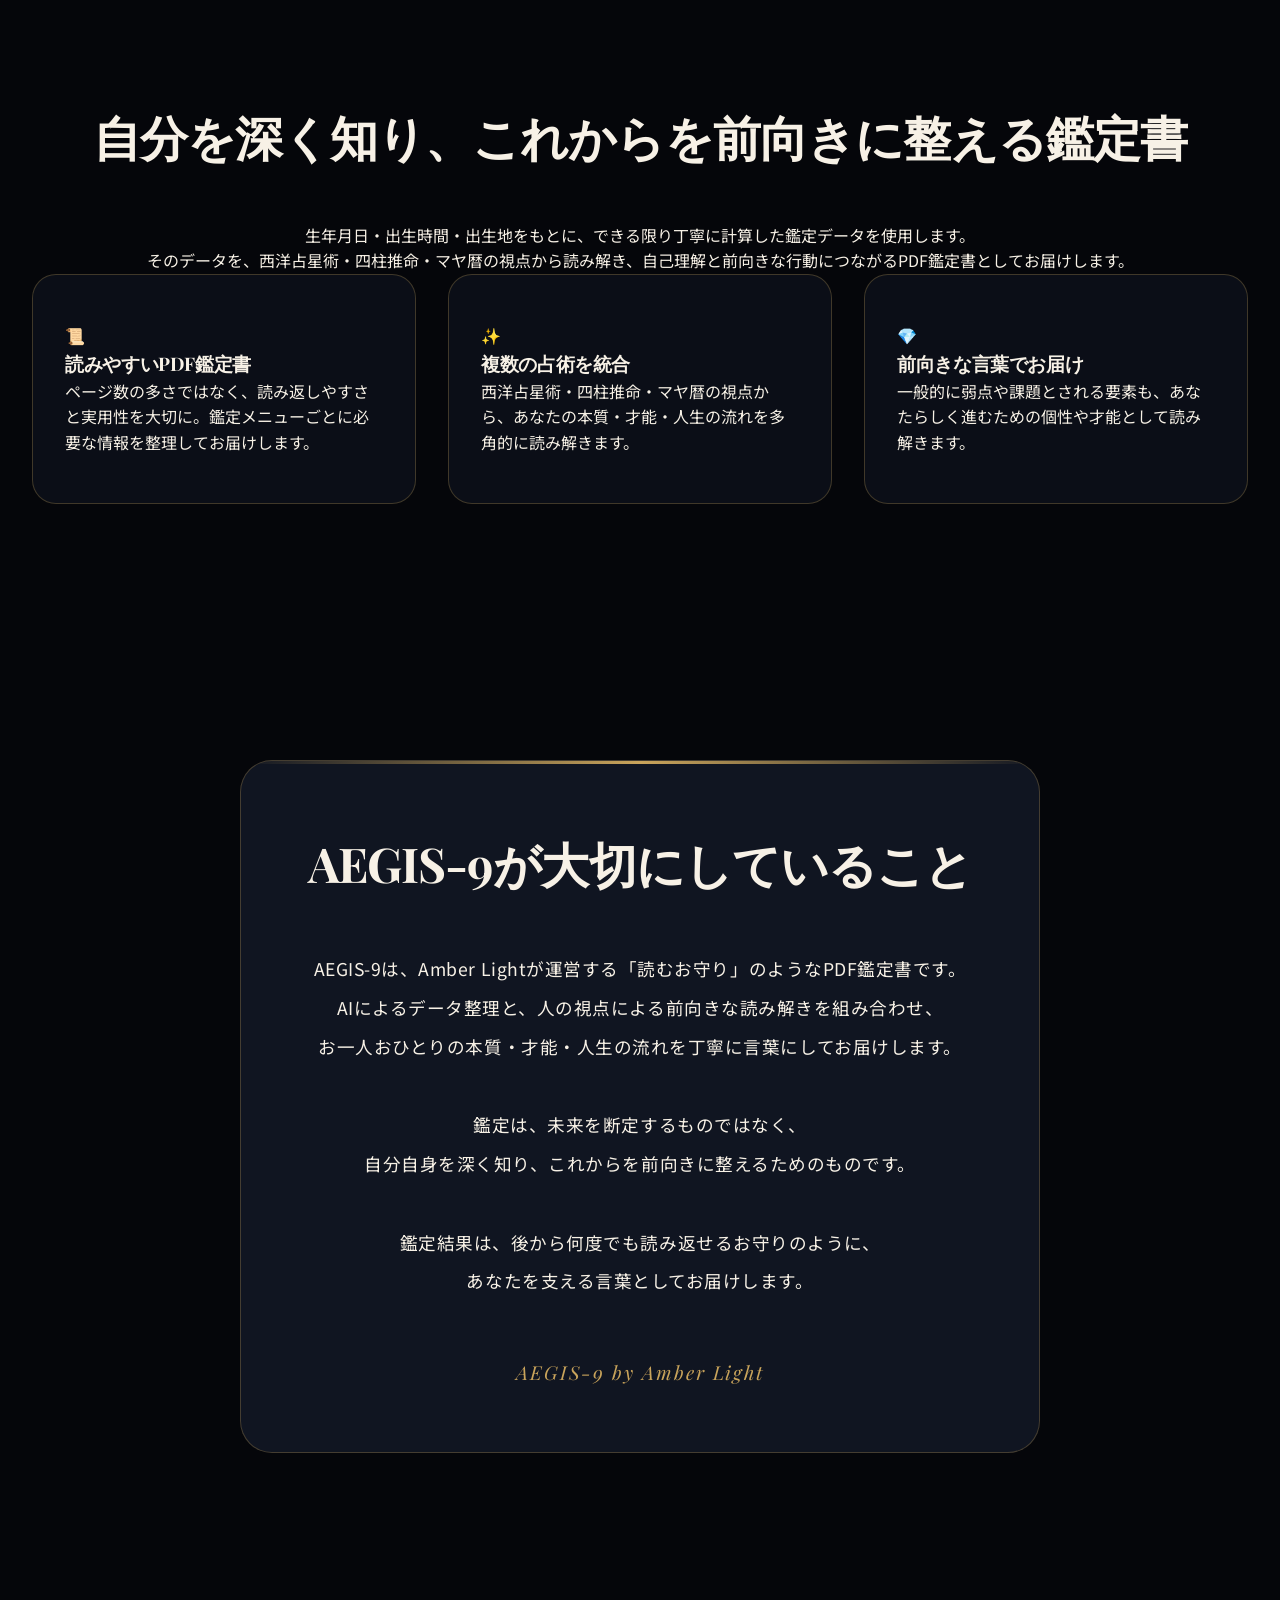
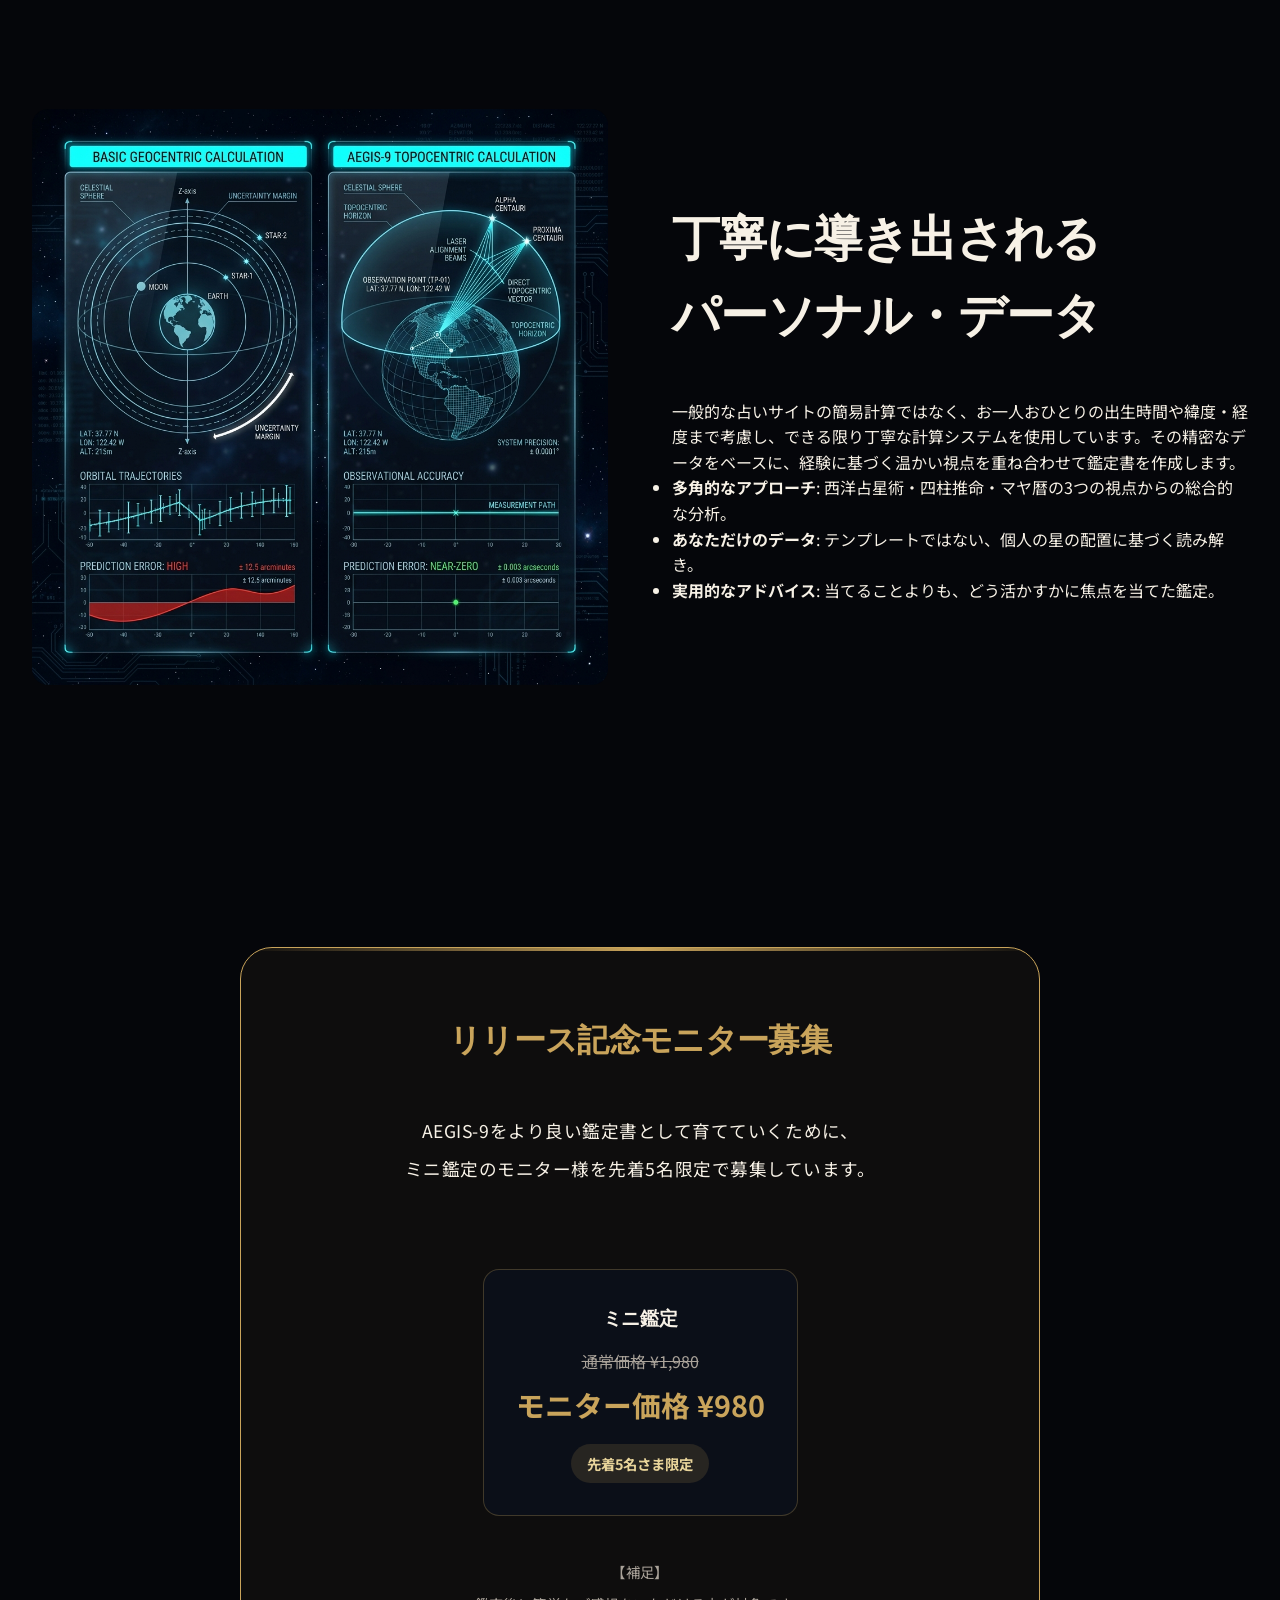
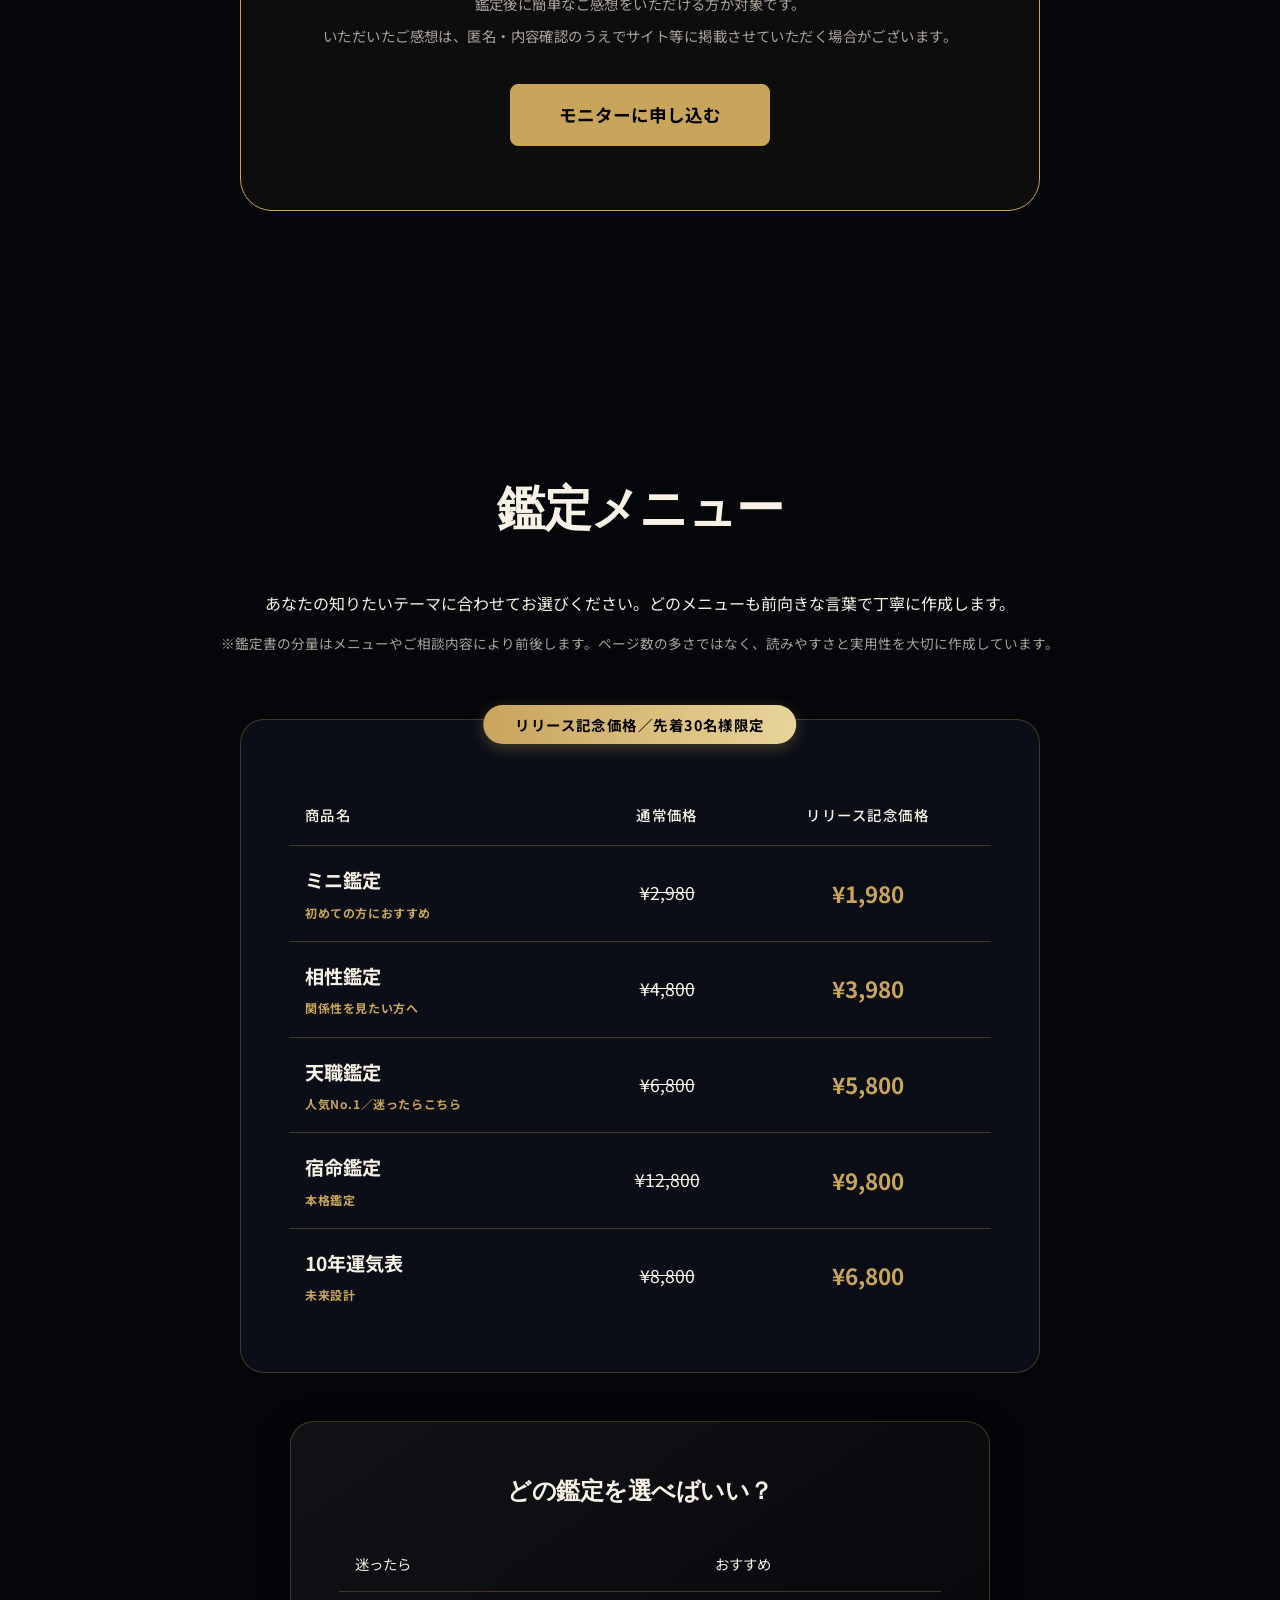
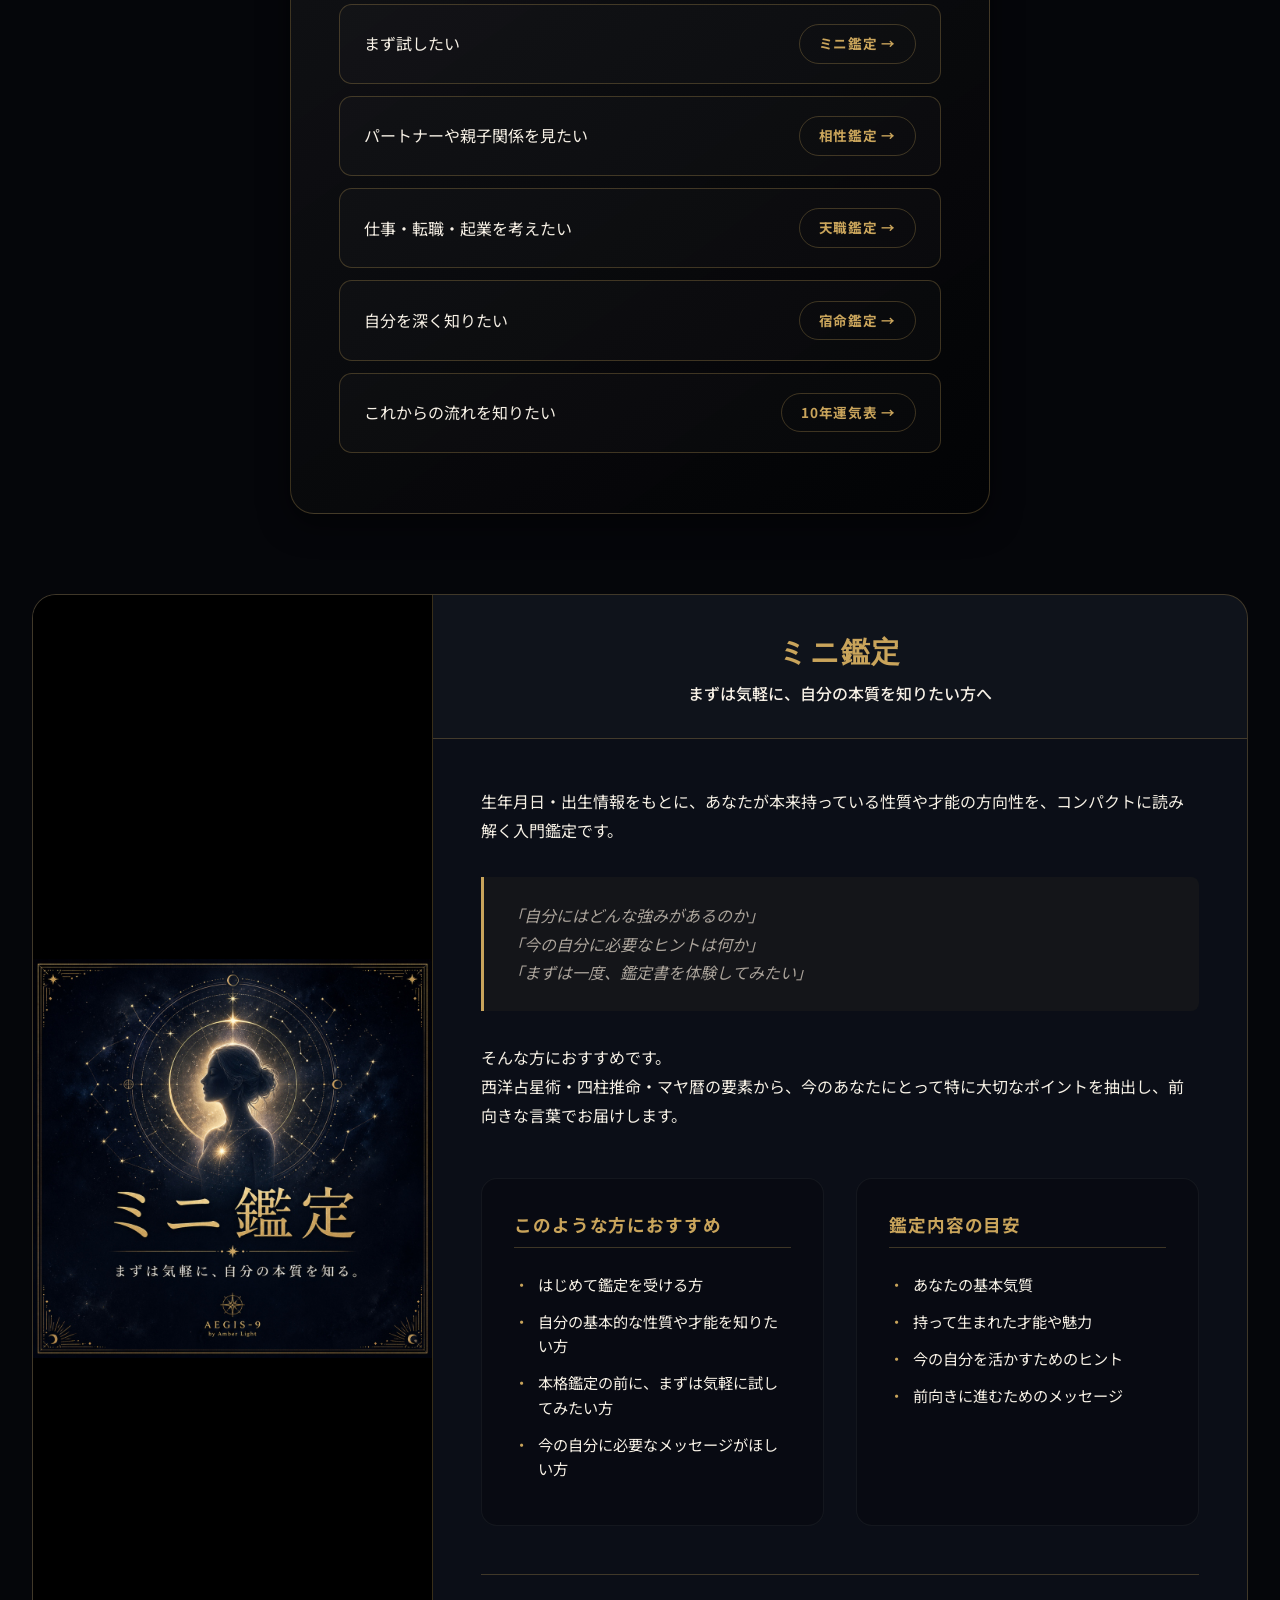
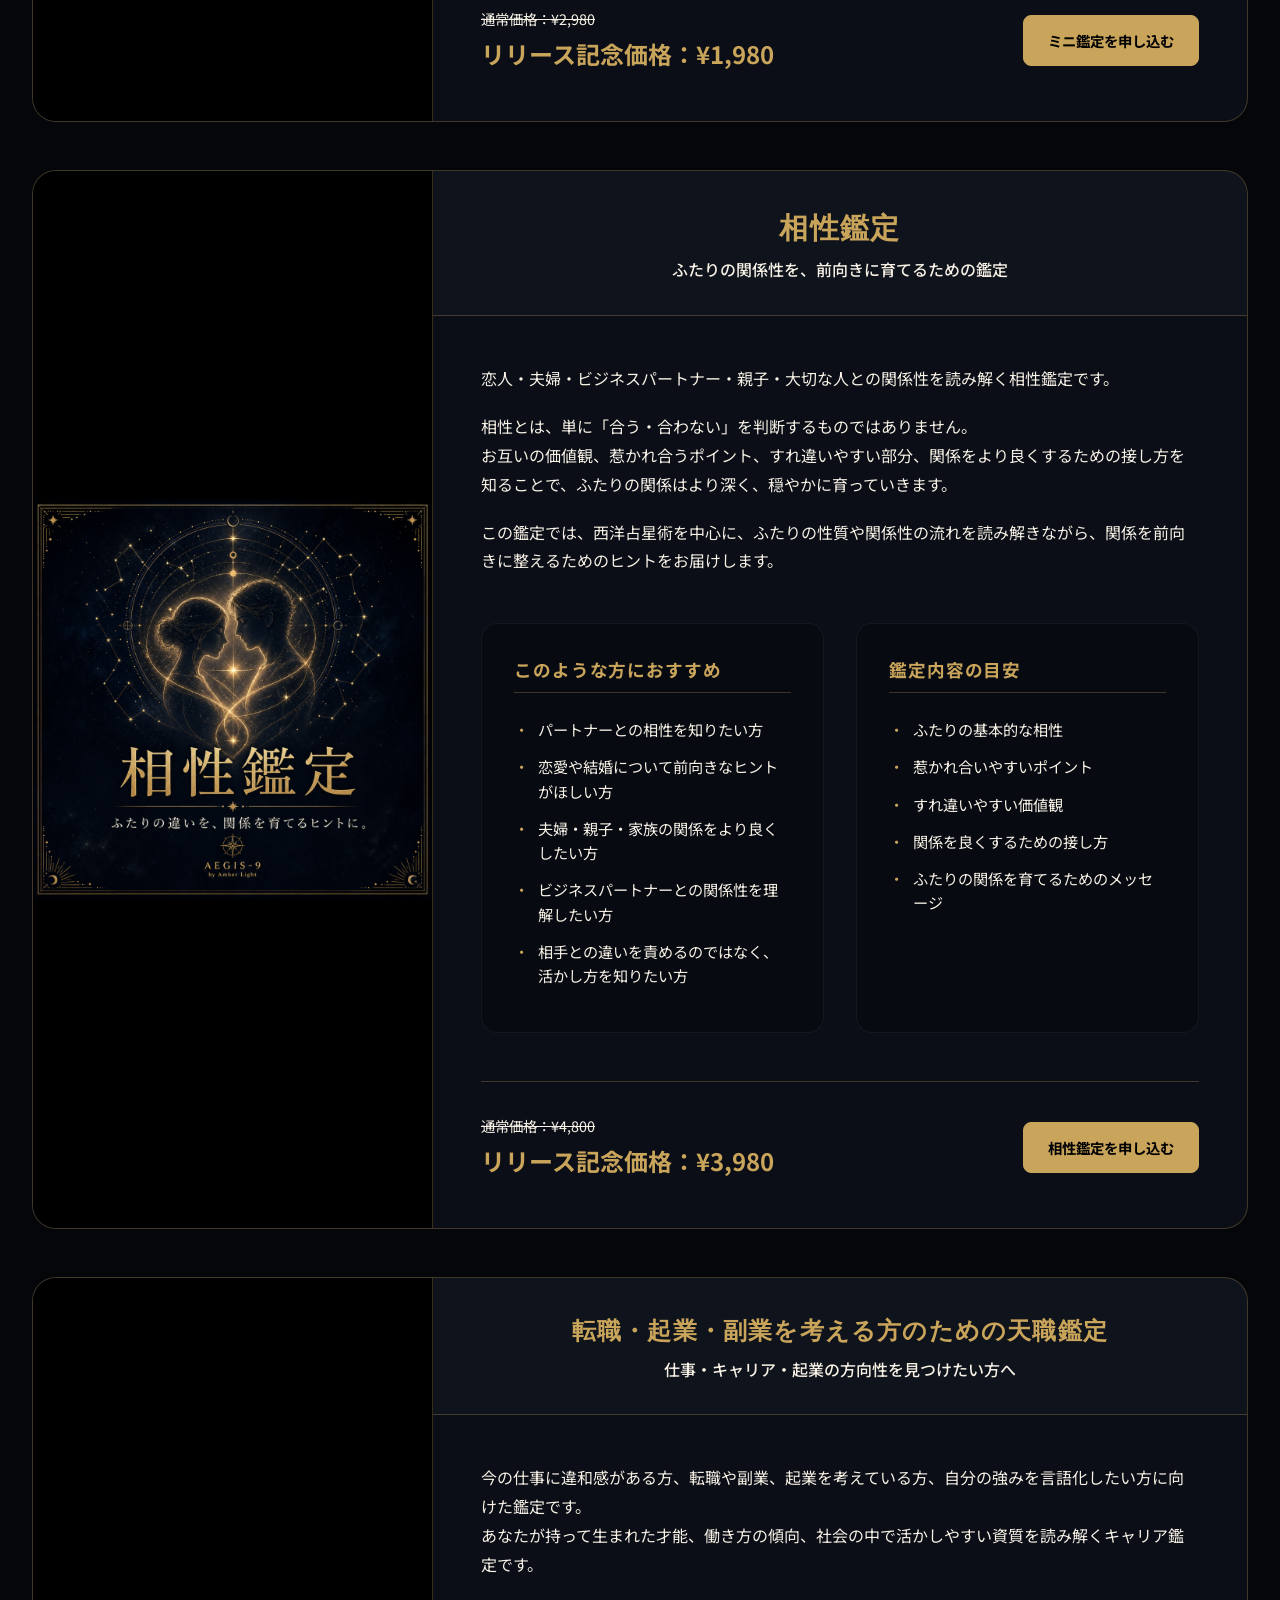
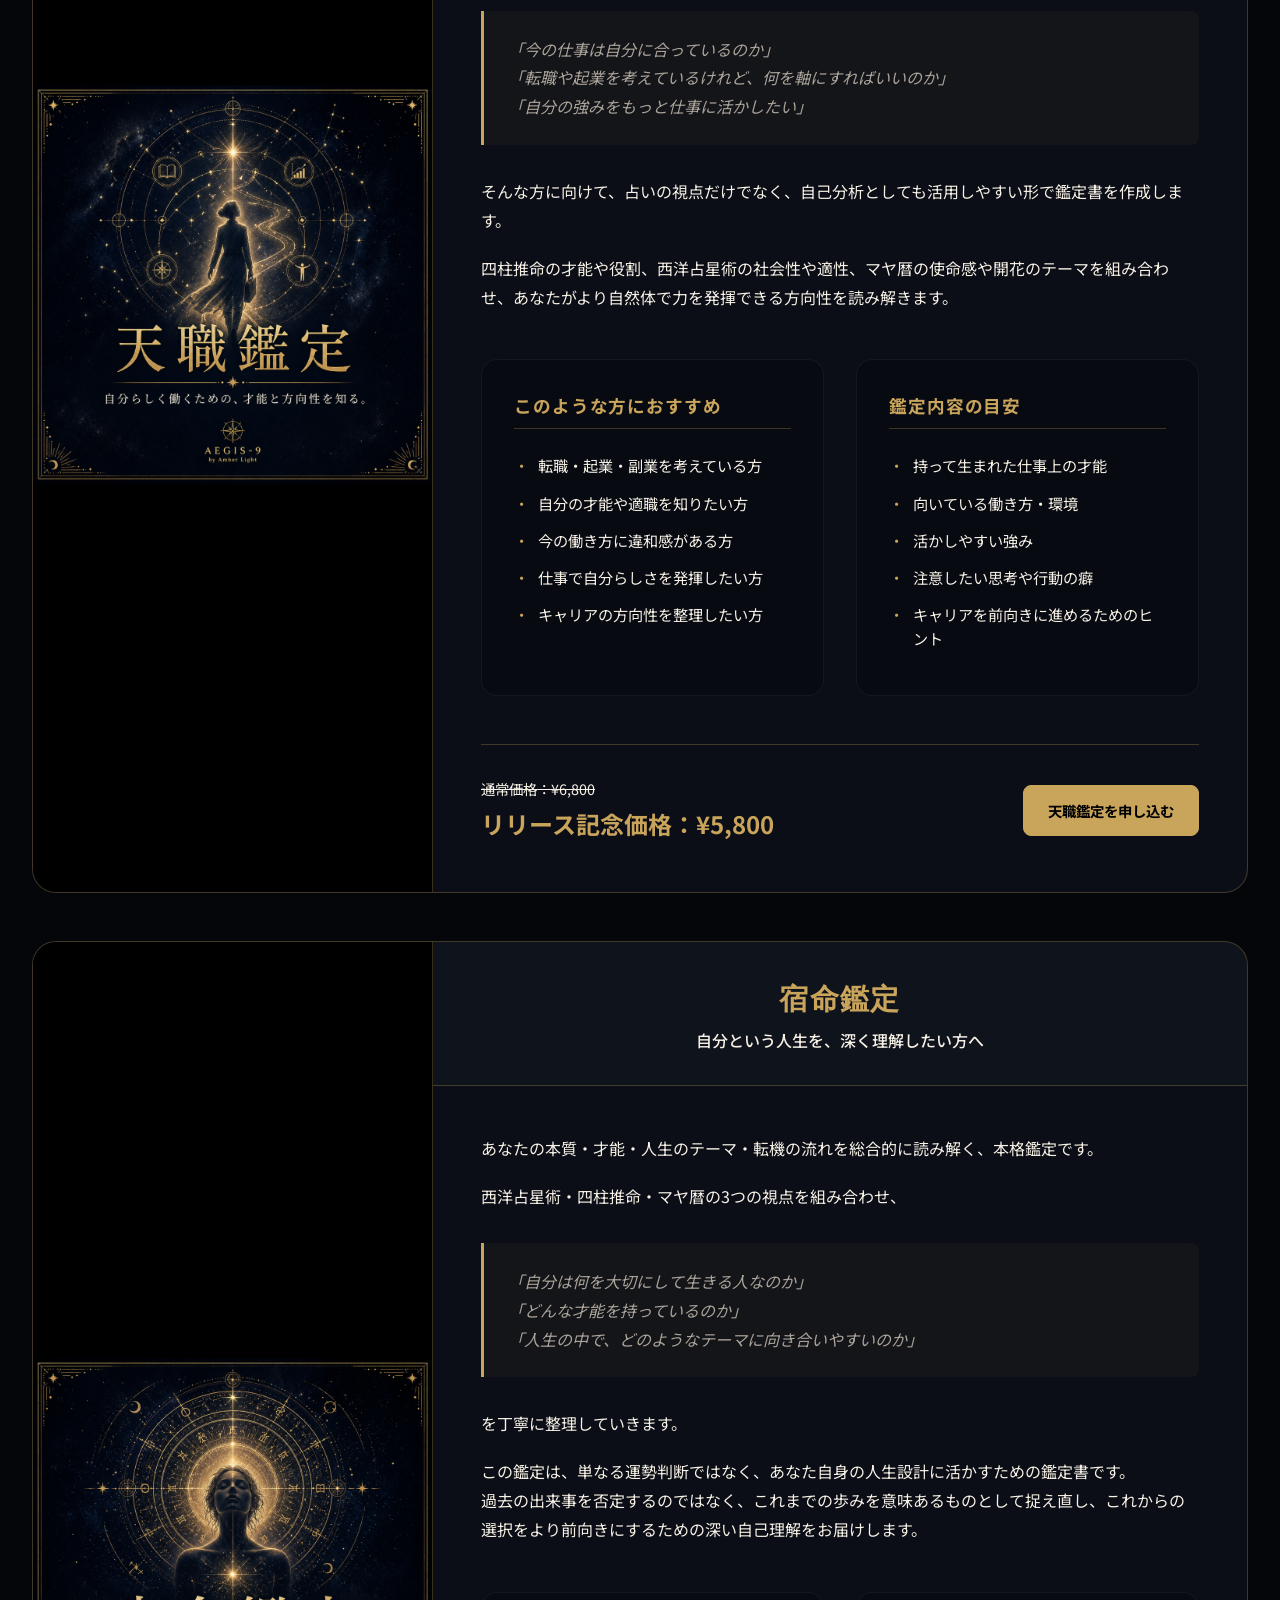
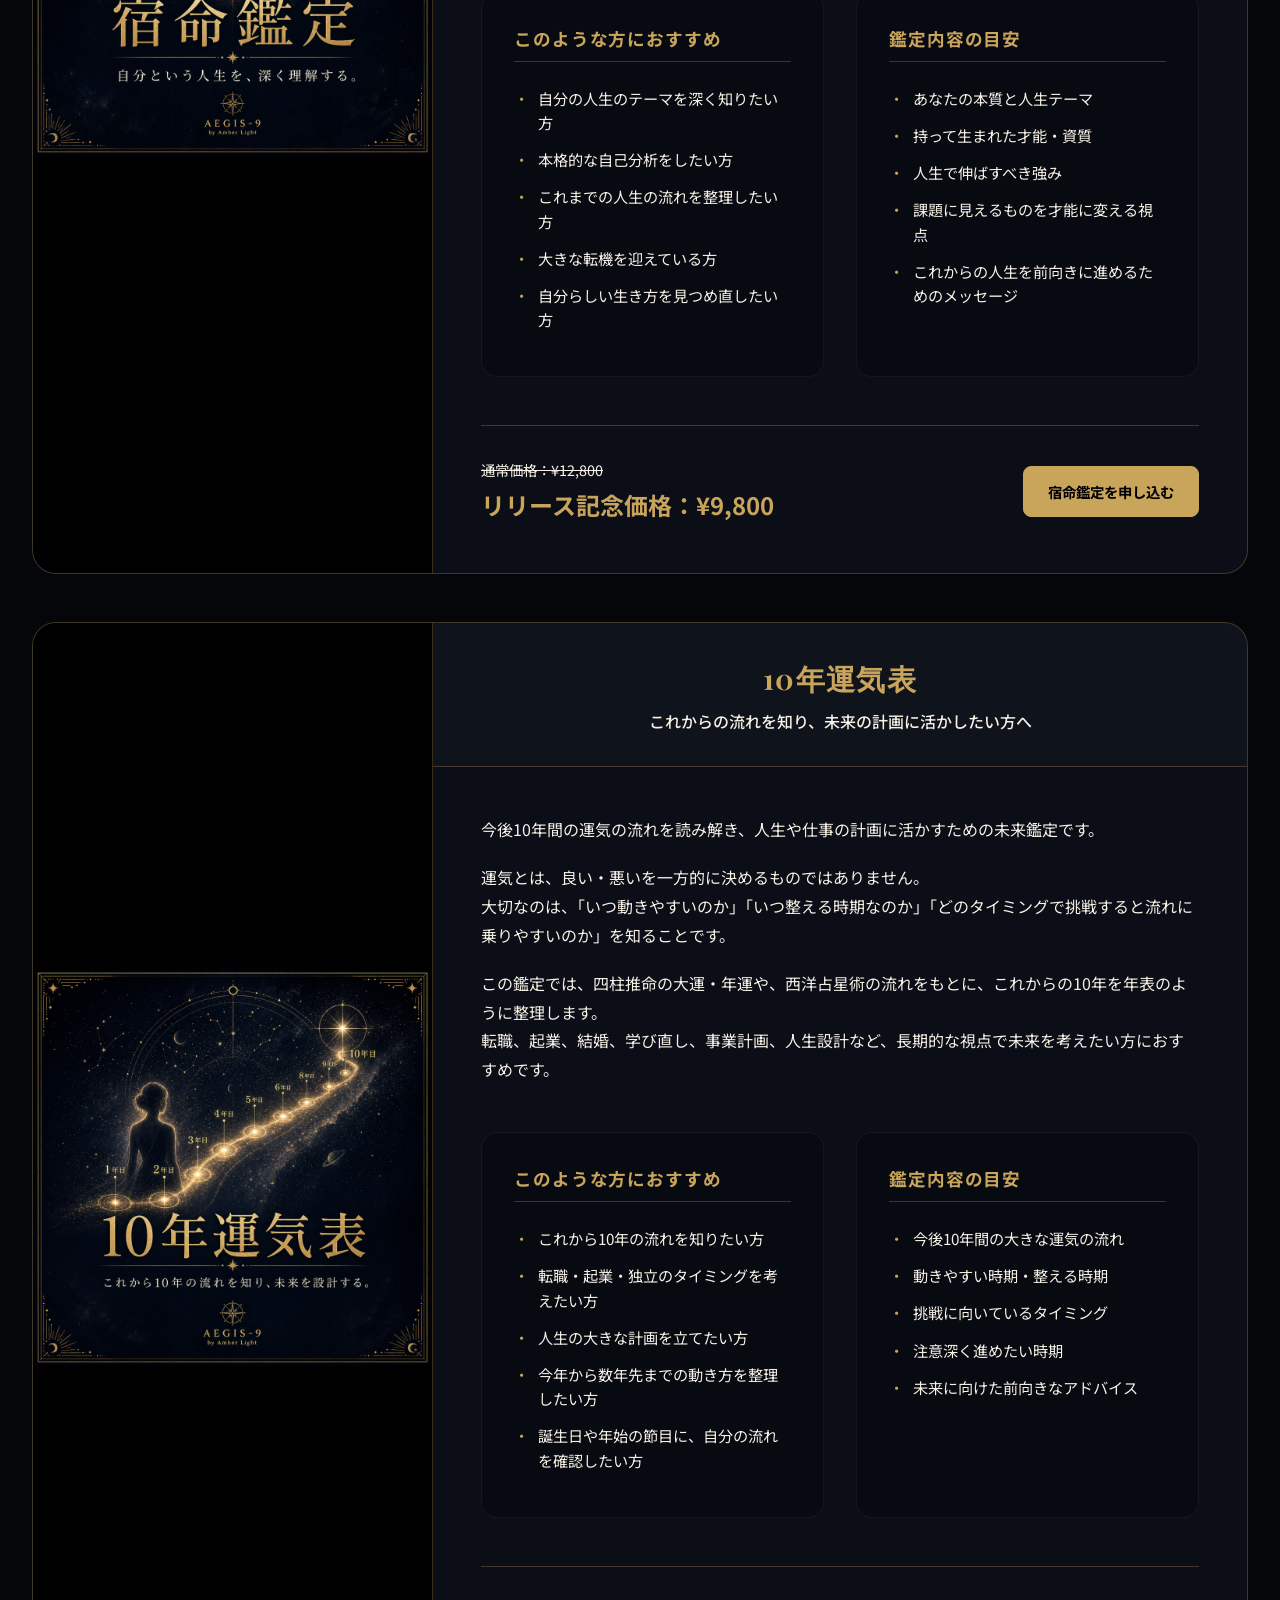
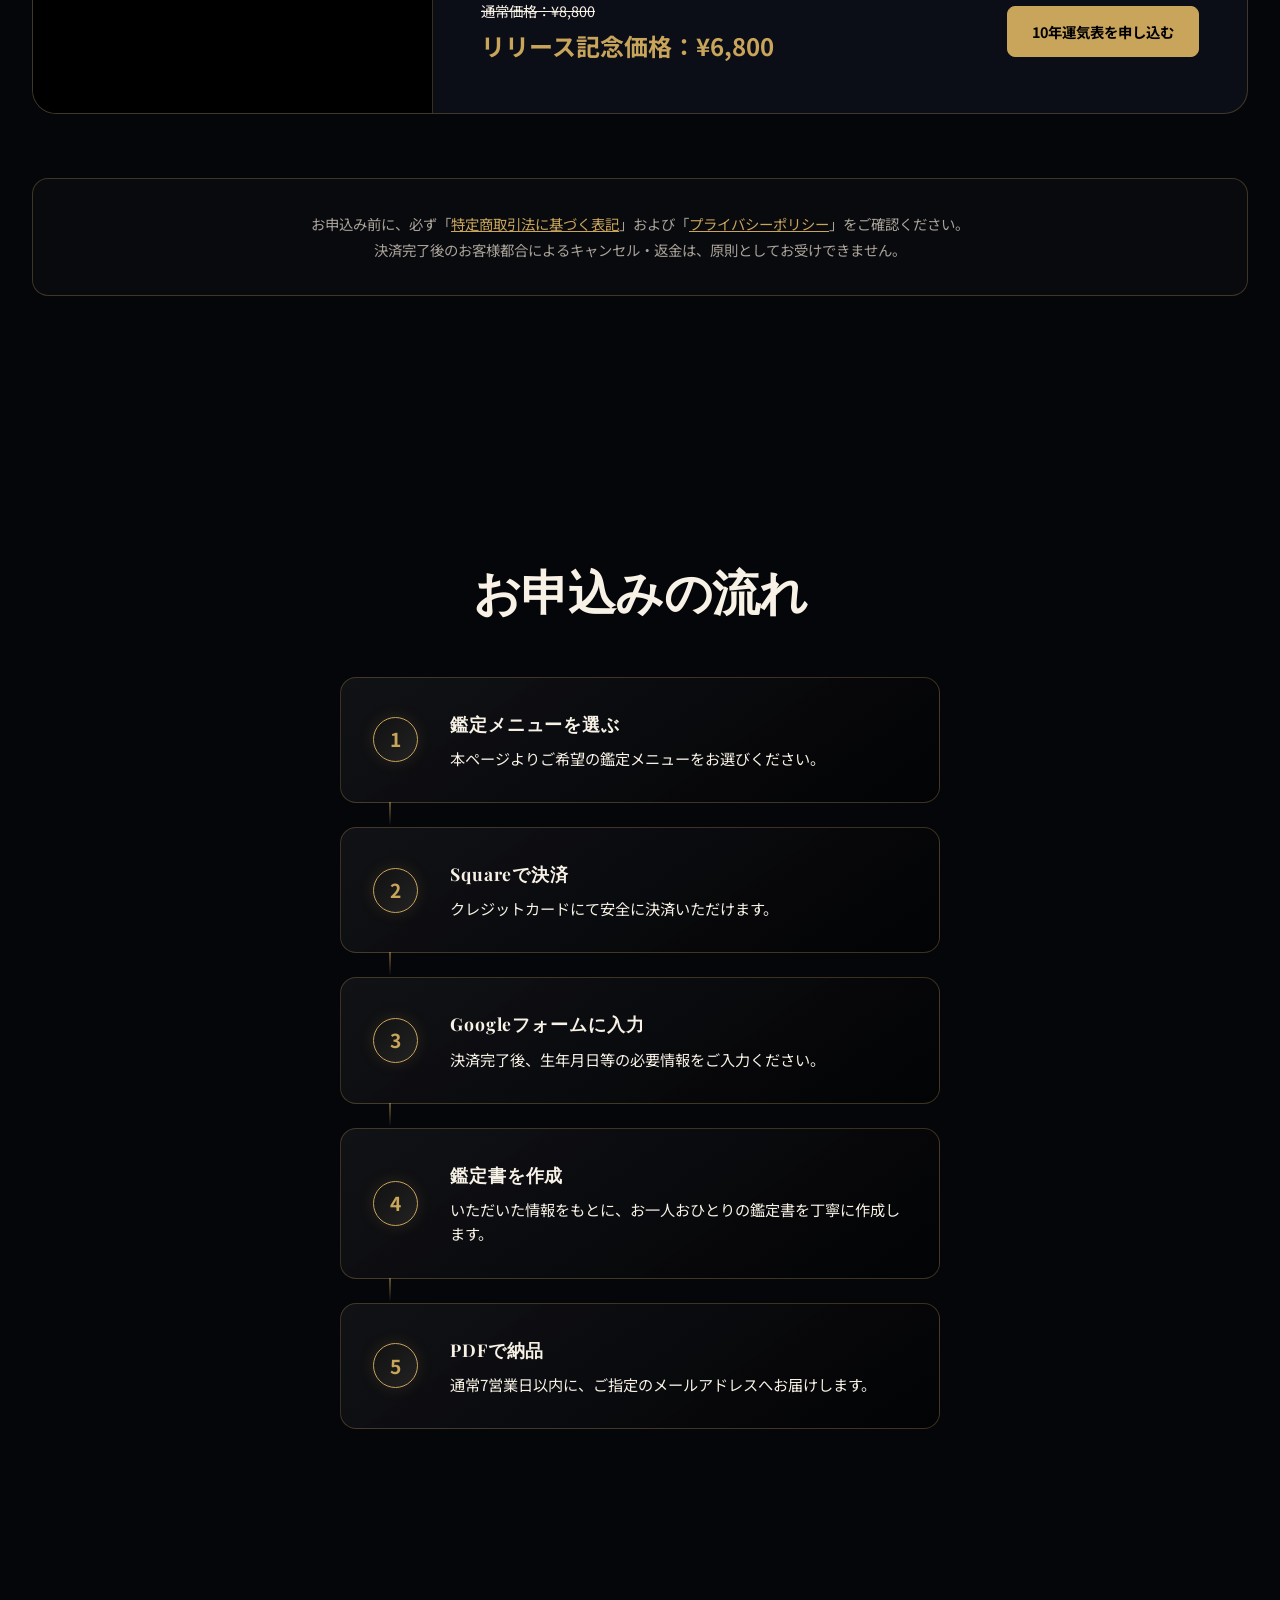
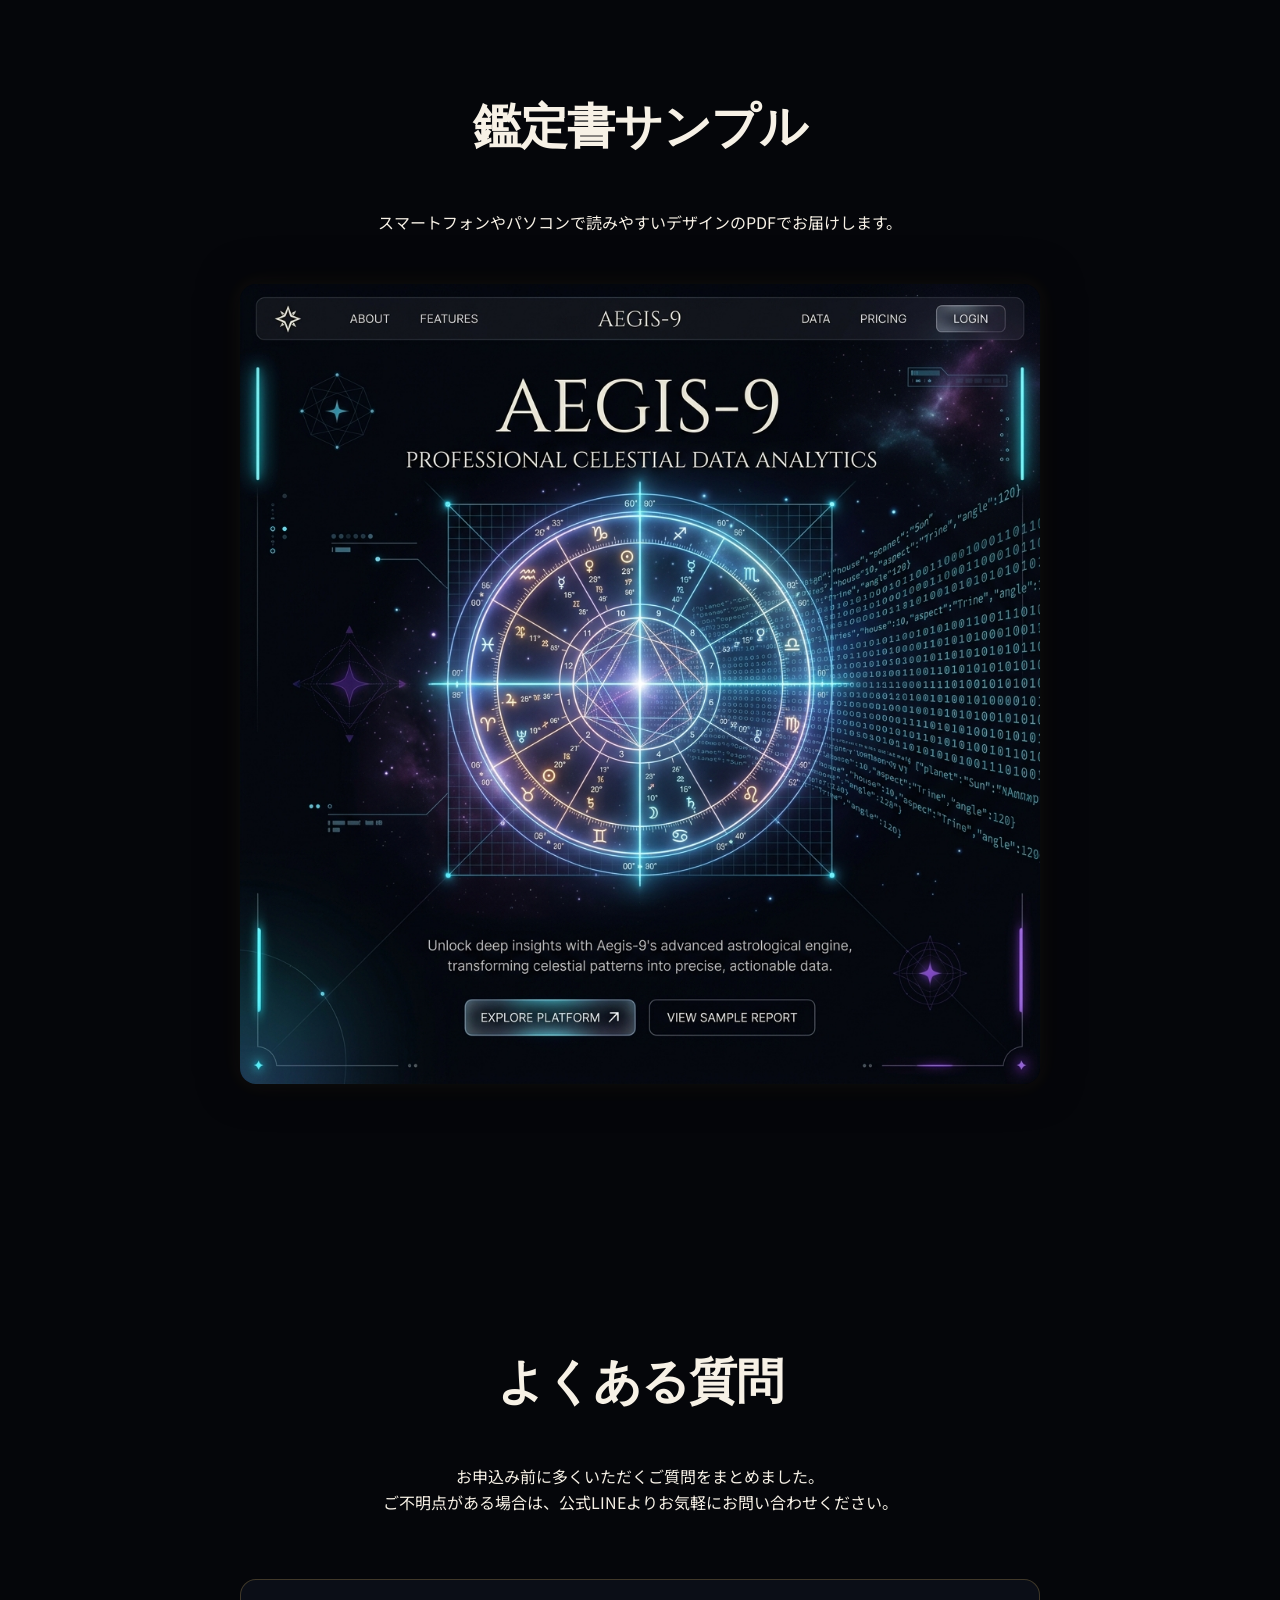
==== commit 276142f4: "fix: iOS Safari等で背景画像が単色に拡大されてしまうバグを修正" ====
--- a/index.html
+++ b/index.html
@@ -63,7 +63,7 @@
     <!-- Fonts -->
     <link href="https://fonts.googleapis.com/css2?family=Playfair+Display:wght@400;700&family=JetBrains+Mono:wght@300;500&family=Noto+Sans+JP:wght@300;400;700&display=swap" rel="stylesheet">
     
-    <link rel="stylesheet" href="index.css?v=1.3">
+    <link rel="stylesheet" href="index.css?v=1.4">
 </head>
 <body>
     <div class="glow-overlay"></div>
--- a/index.css
+++ b/index.css
@@ -24,15 +24,26 @@
 
 body {
     background-color: var(--bg);
-    background-image: url('bg-pc.png');
-    background-size: cover;
-    background-position: center top;
-    background-attachment: fixed;
     color: var(--text);
     font-family: var(--font-main);
     line-height: 1.6;
     overflow-x: hidden;
     -webkit-font-smoothing: antialiased;
+}
+
+body::before {
+    content: '';
+    position: fixed;
+    top: 0;
+    left: 0;
+    width: 100%;
+    height: 100%;
+    background-image: url('bg-pc.png');
+    background-size: cover;
+    background-position: center top;
+    background-repeat: no-repeat;
+    z-index: -2;
+    pointer-events: none;
 }
 
 .glow-overlay {
@@ -804,7 +815,7 @@
 
 /* Mobile */
 @media (max-width: 768px) {
-    body {
+    body::before {
         background-image: url('bg-sp.png');
     }
     
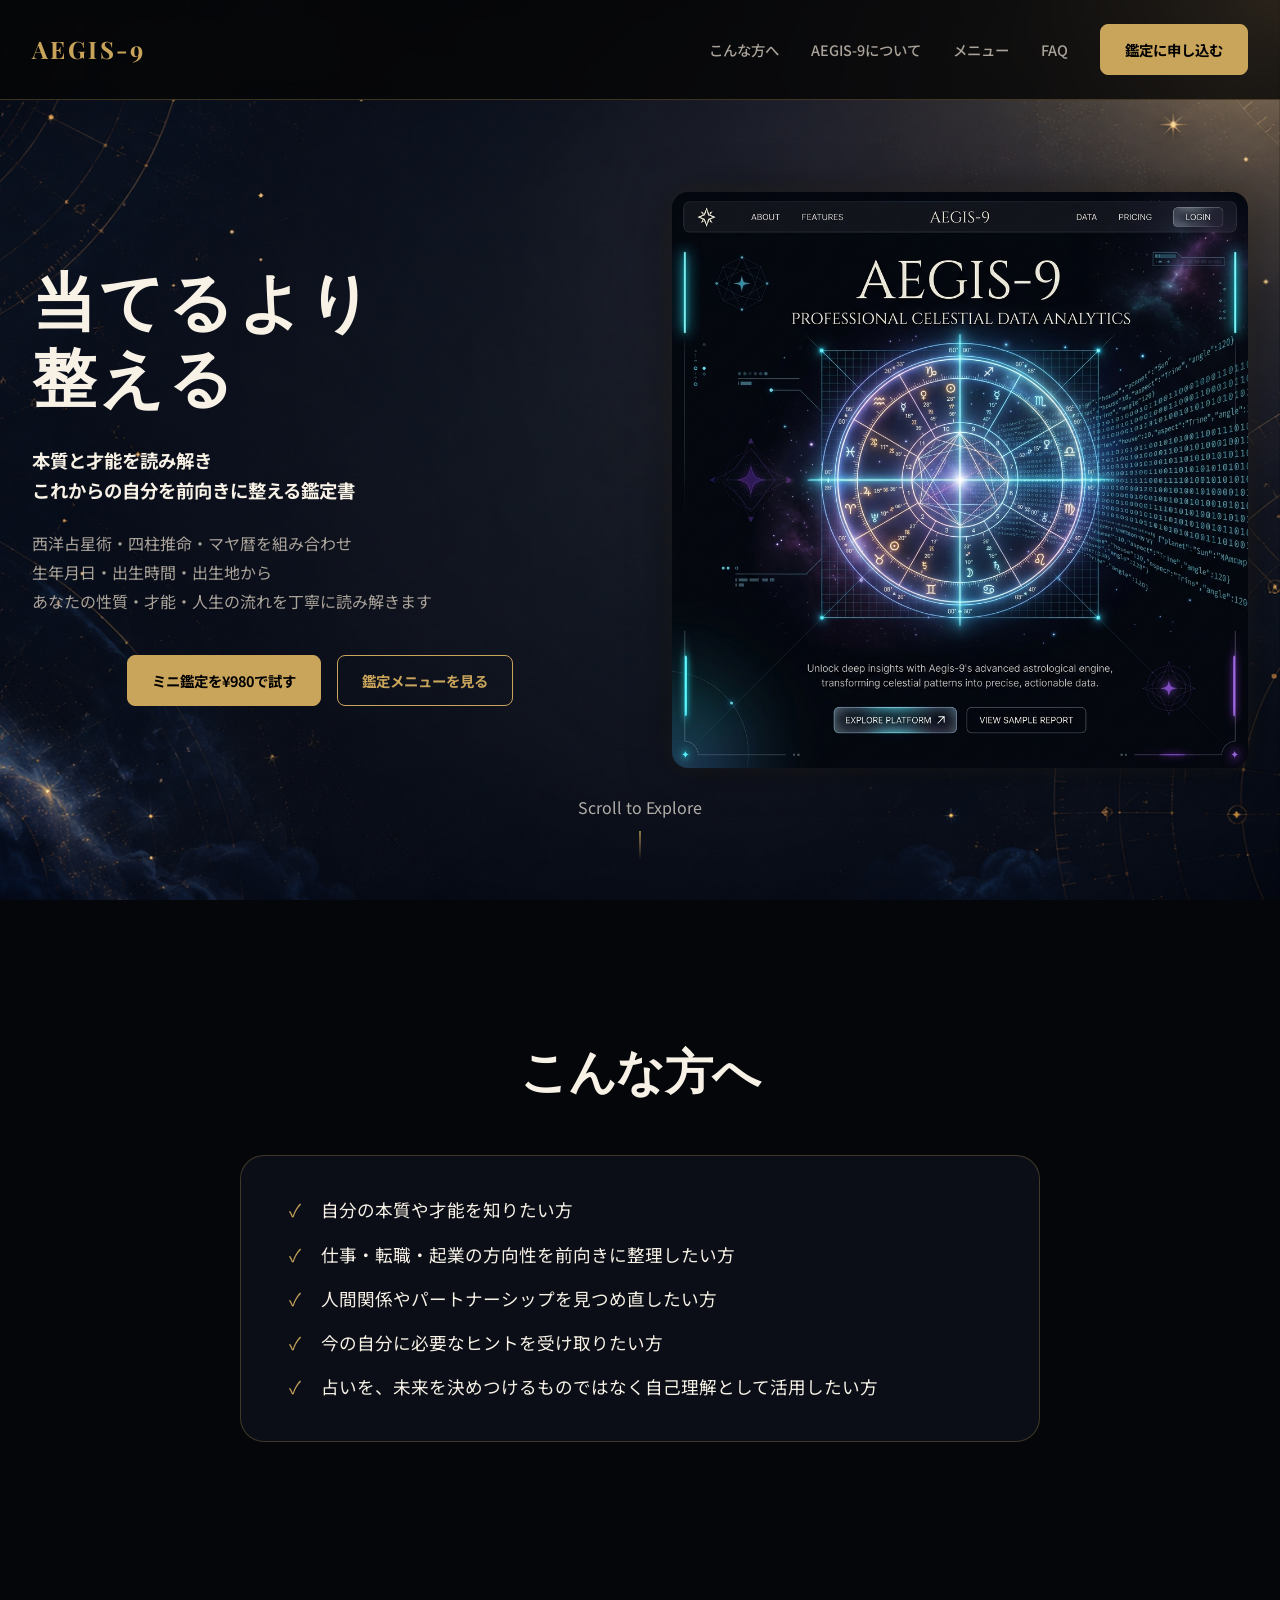
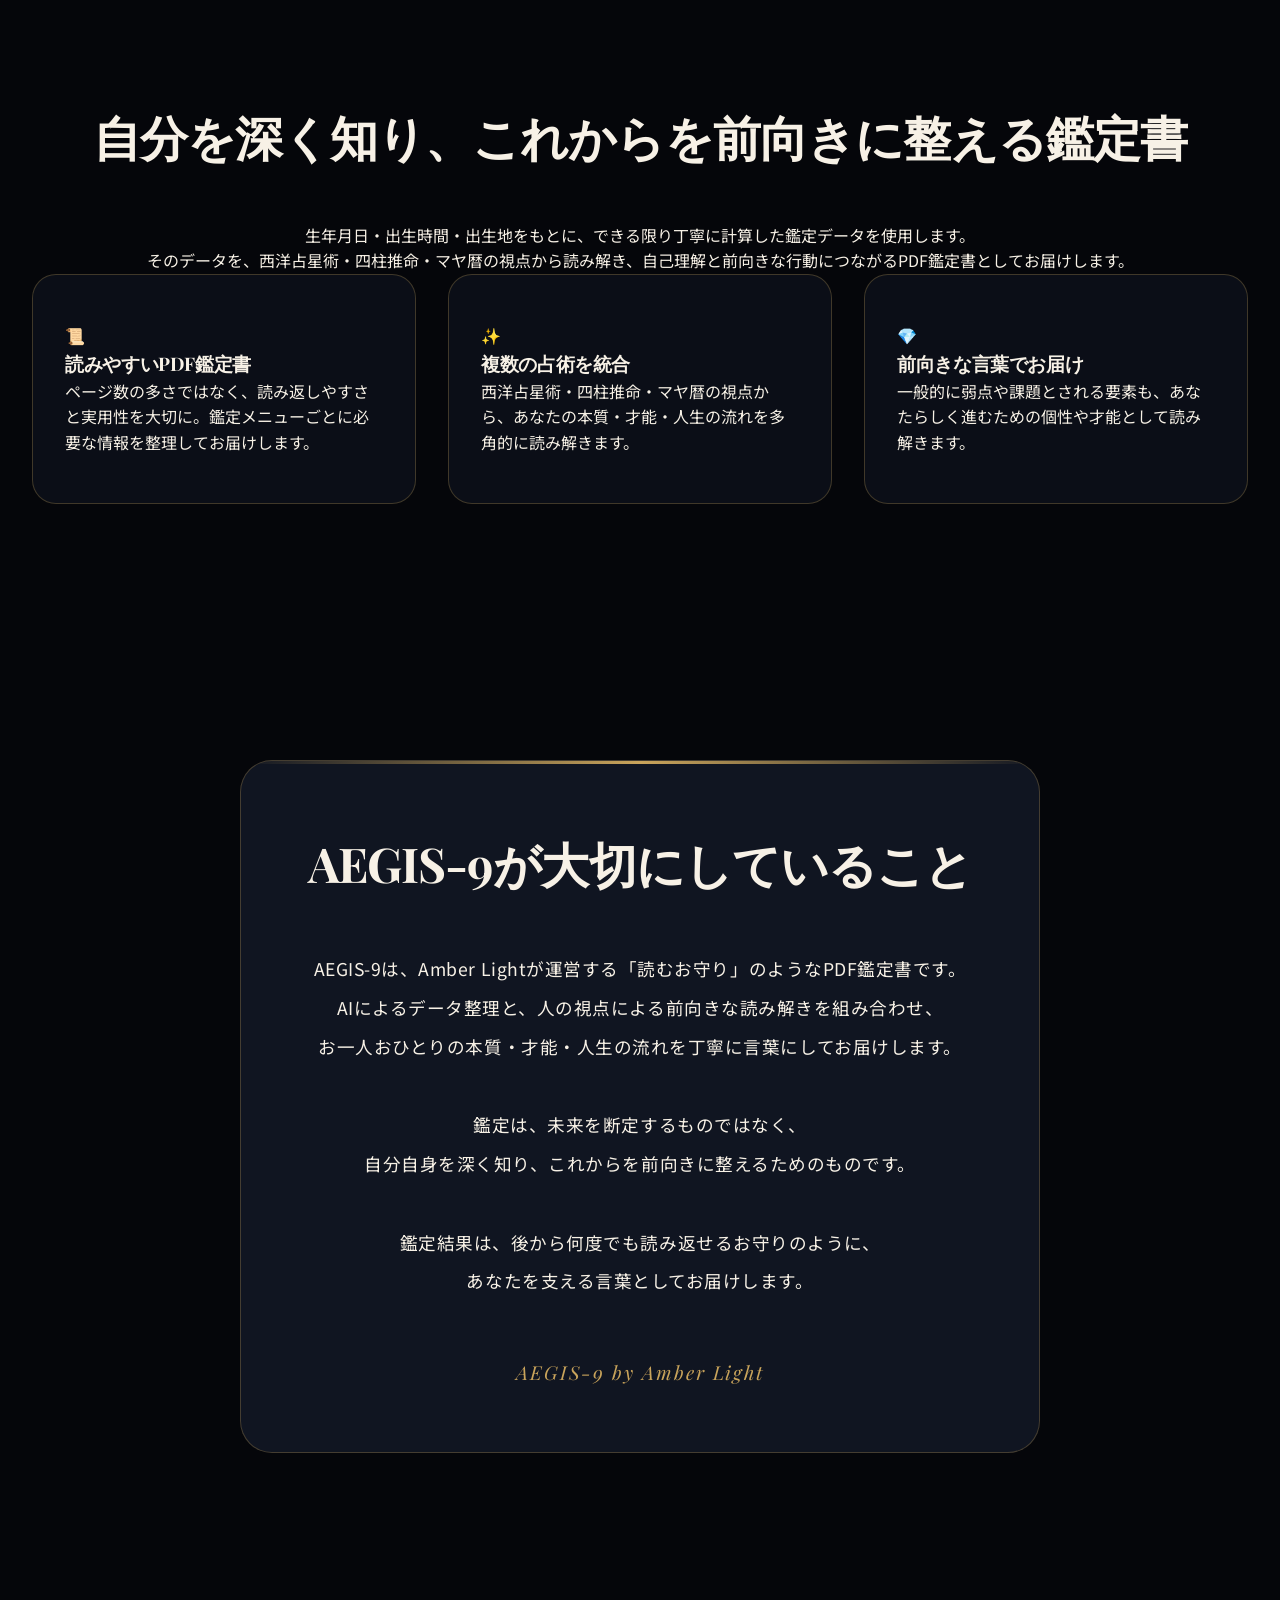
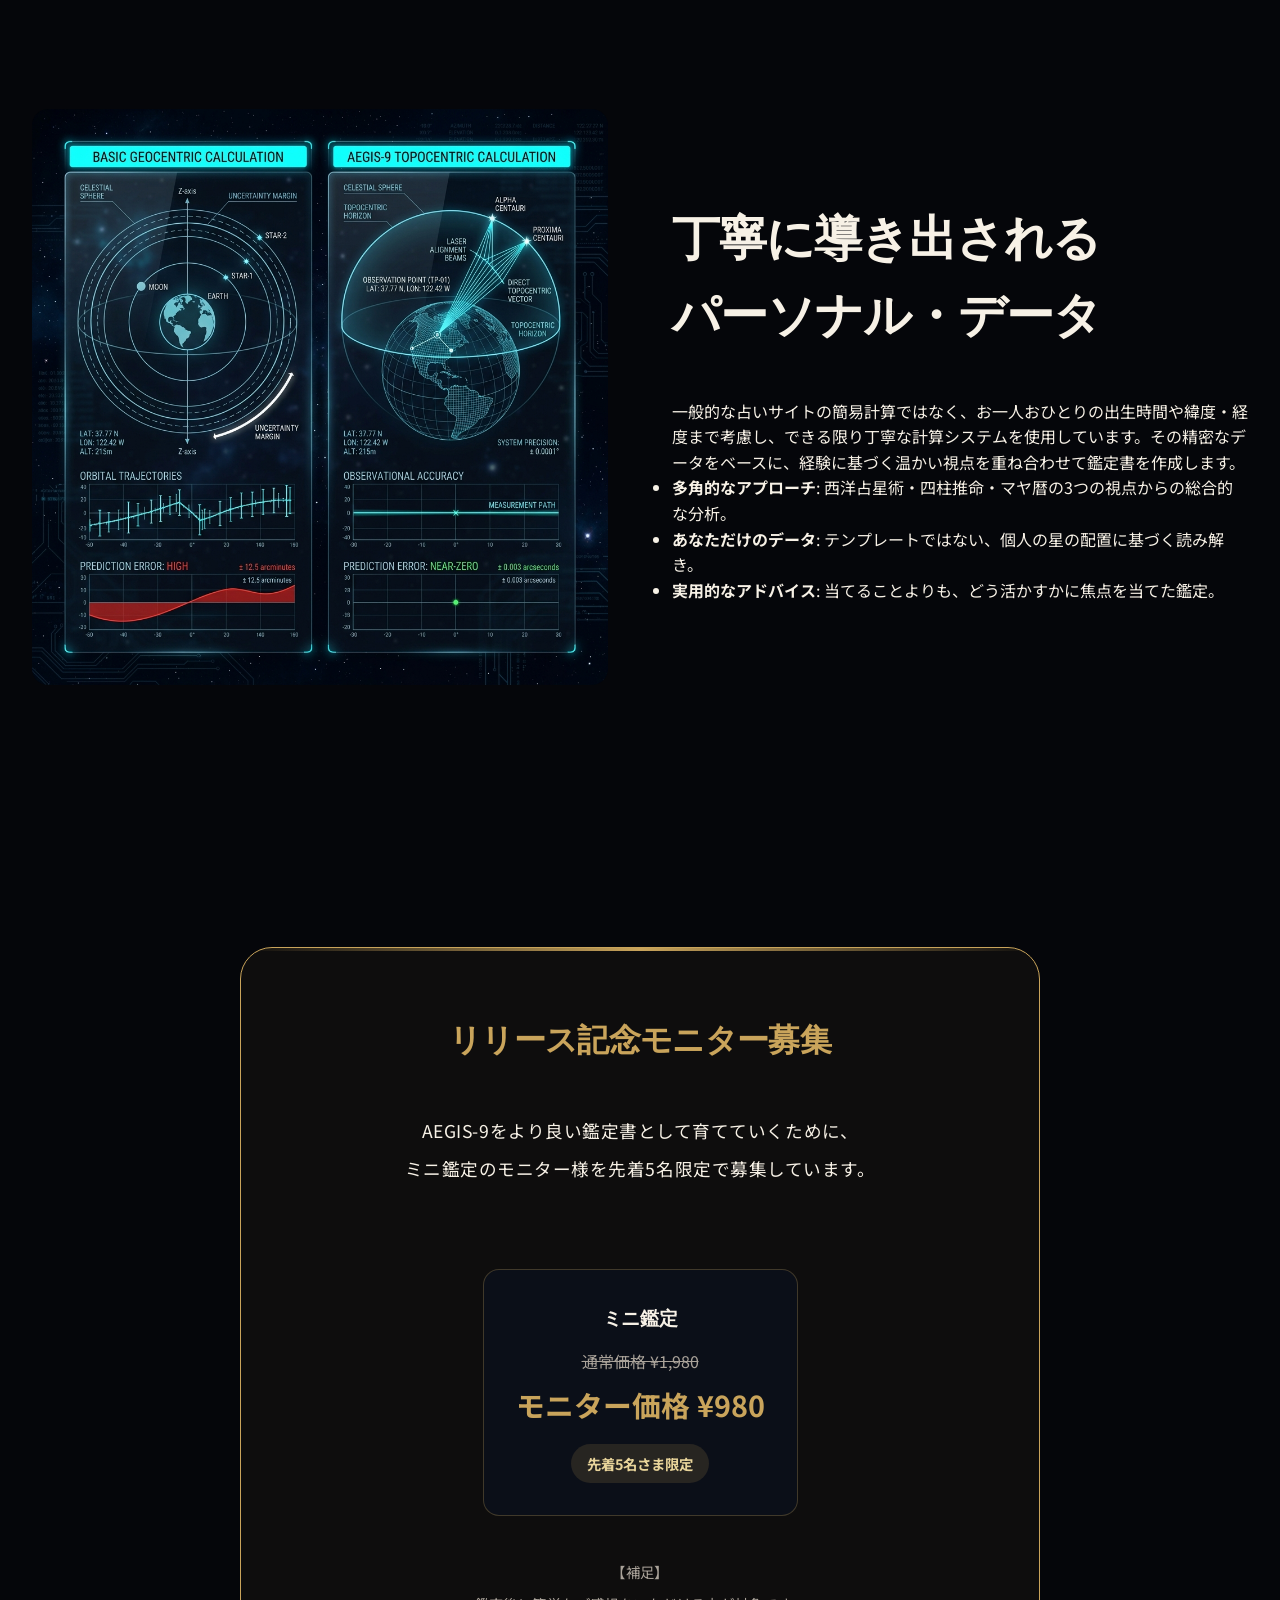
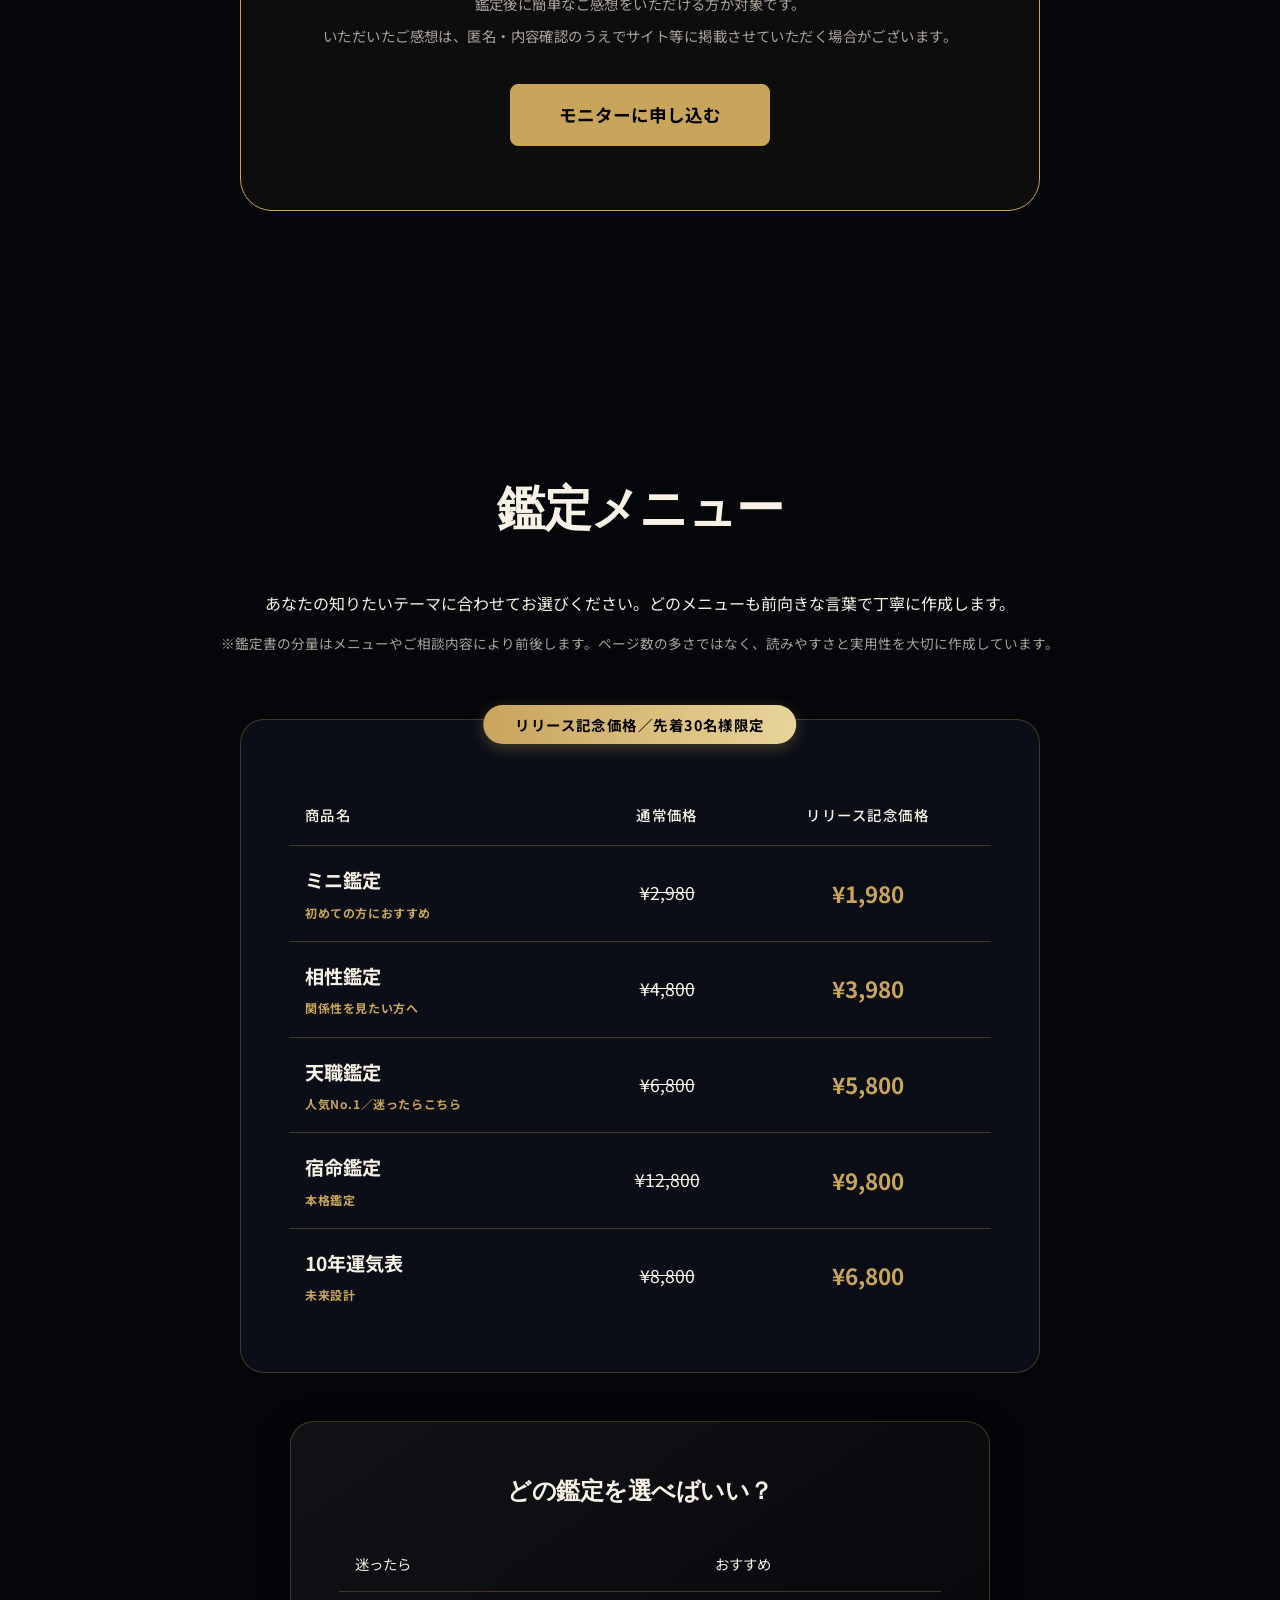
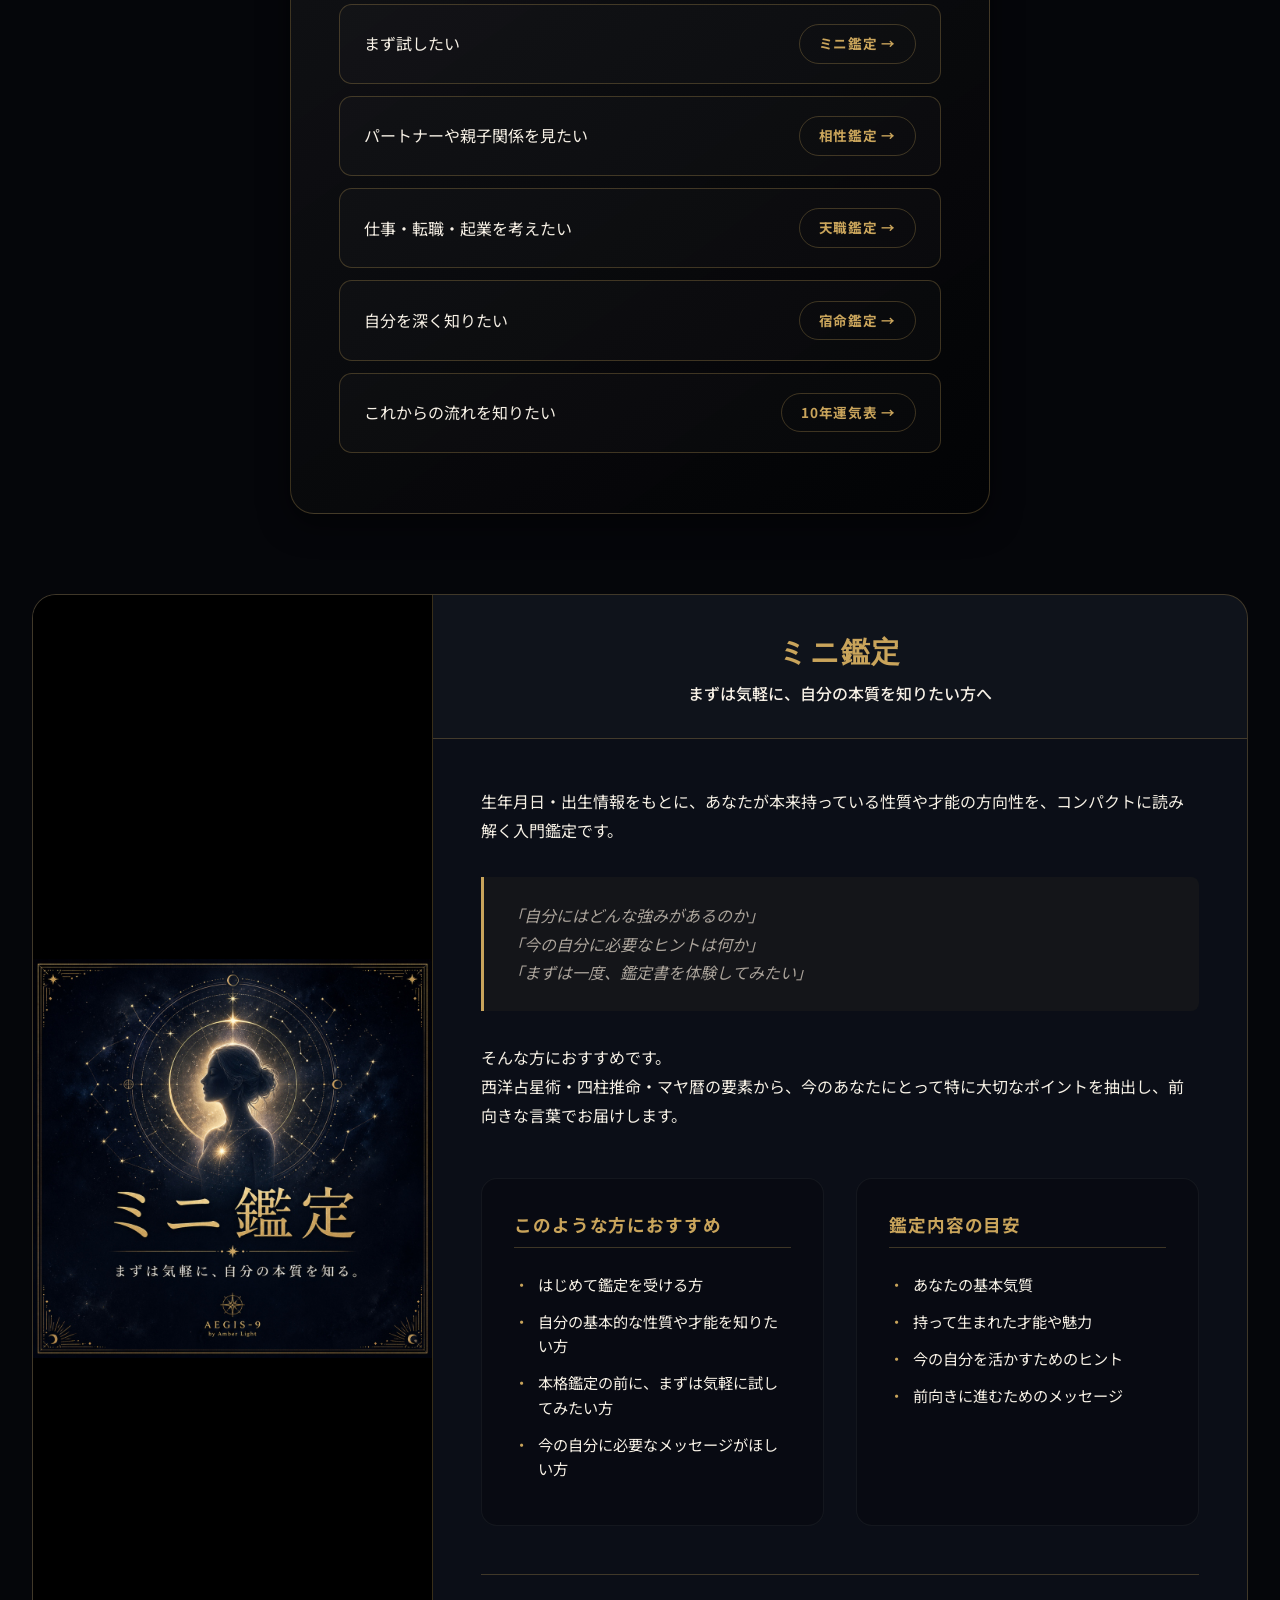
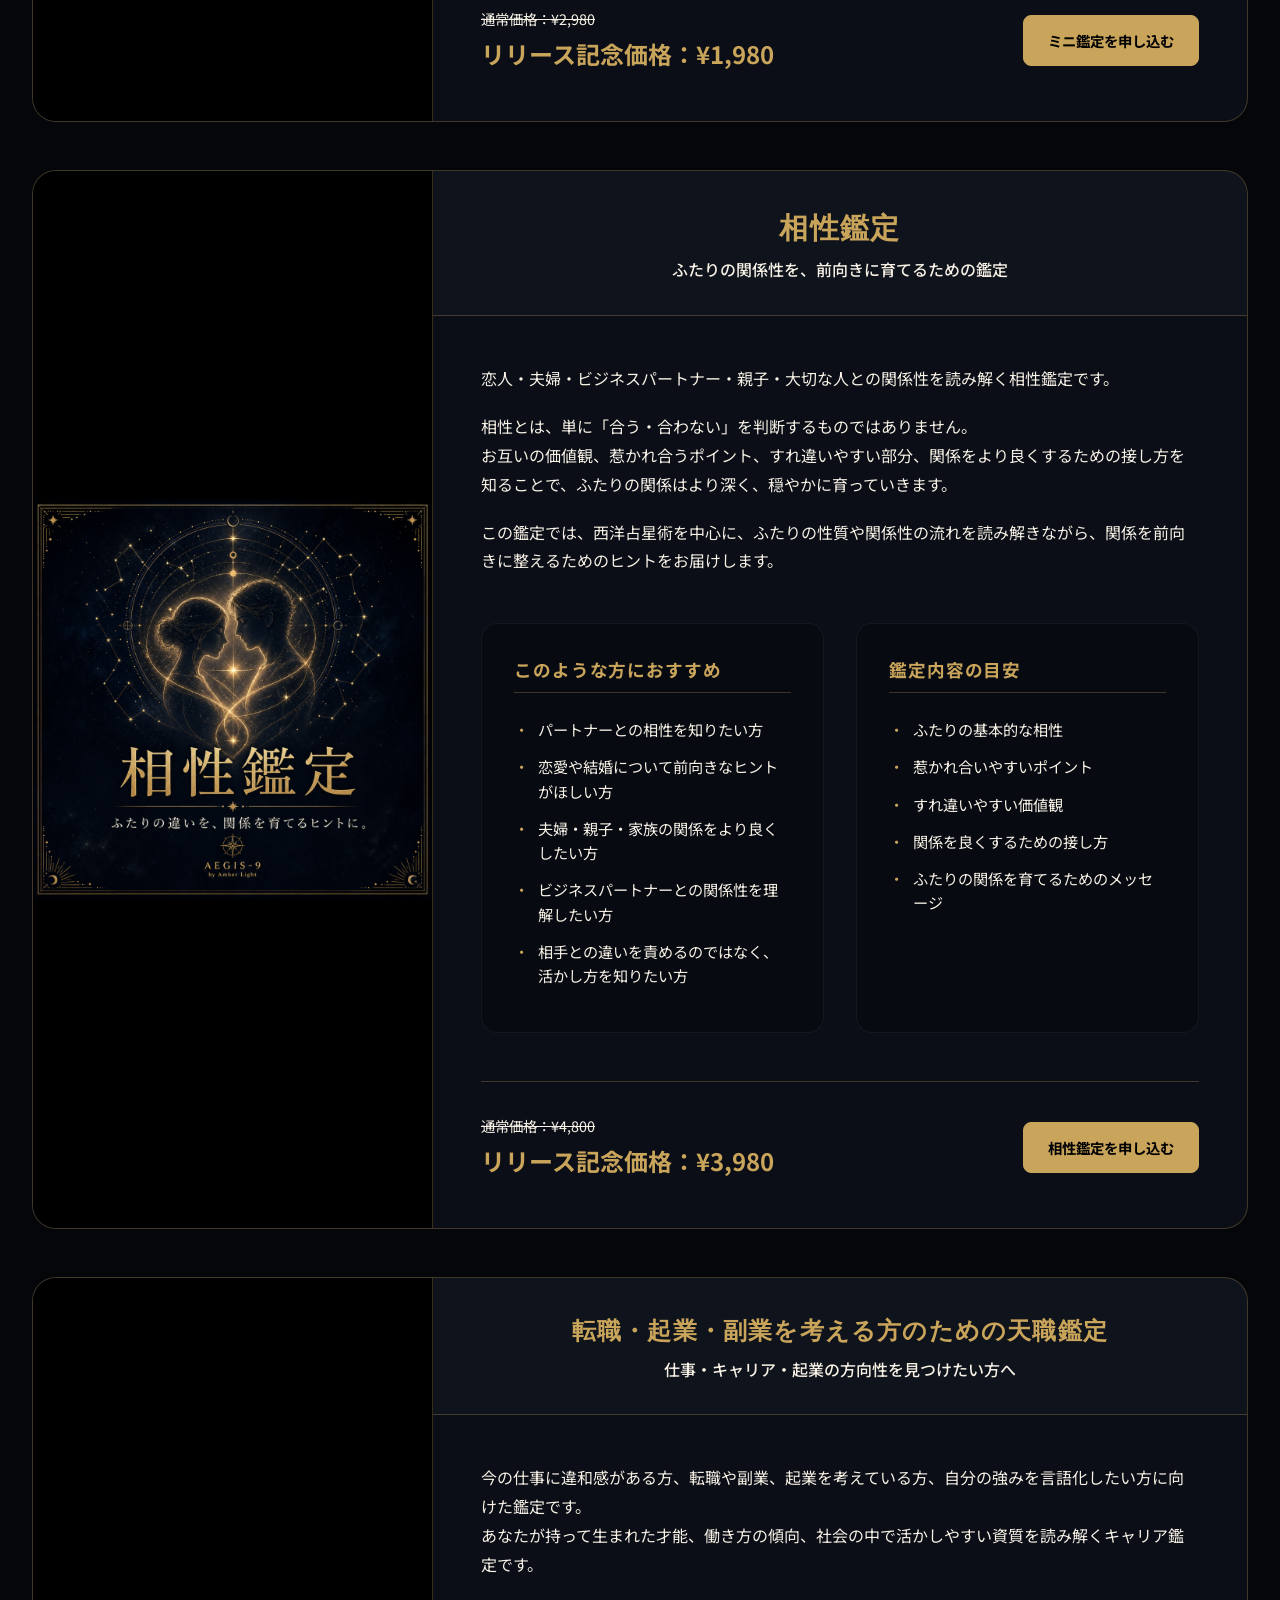
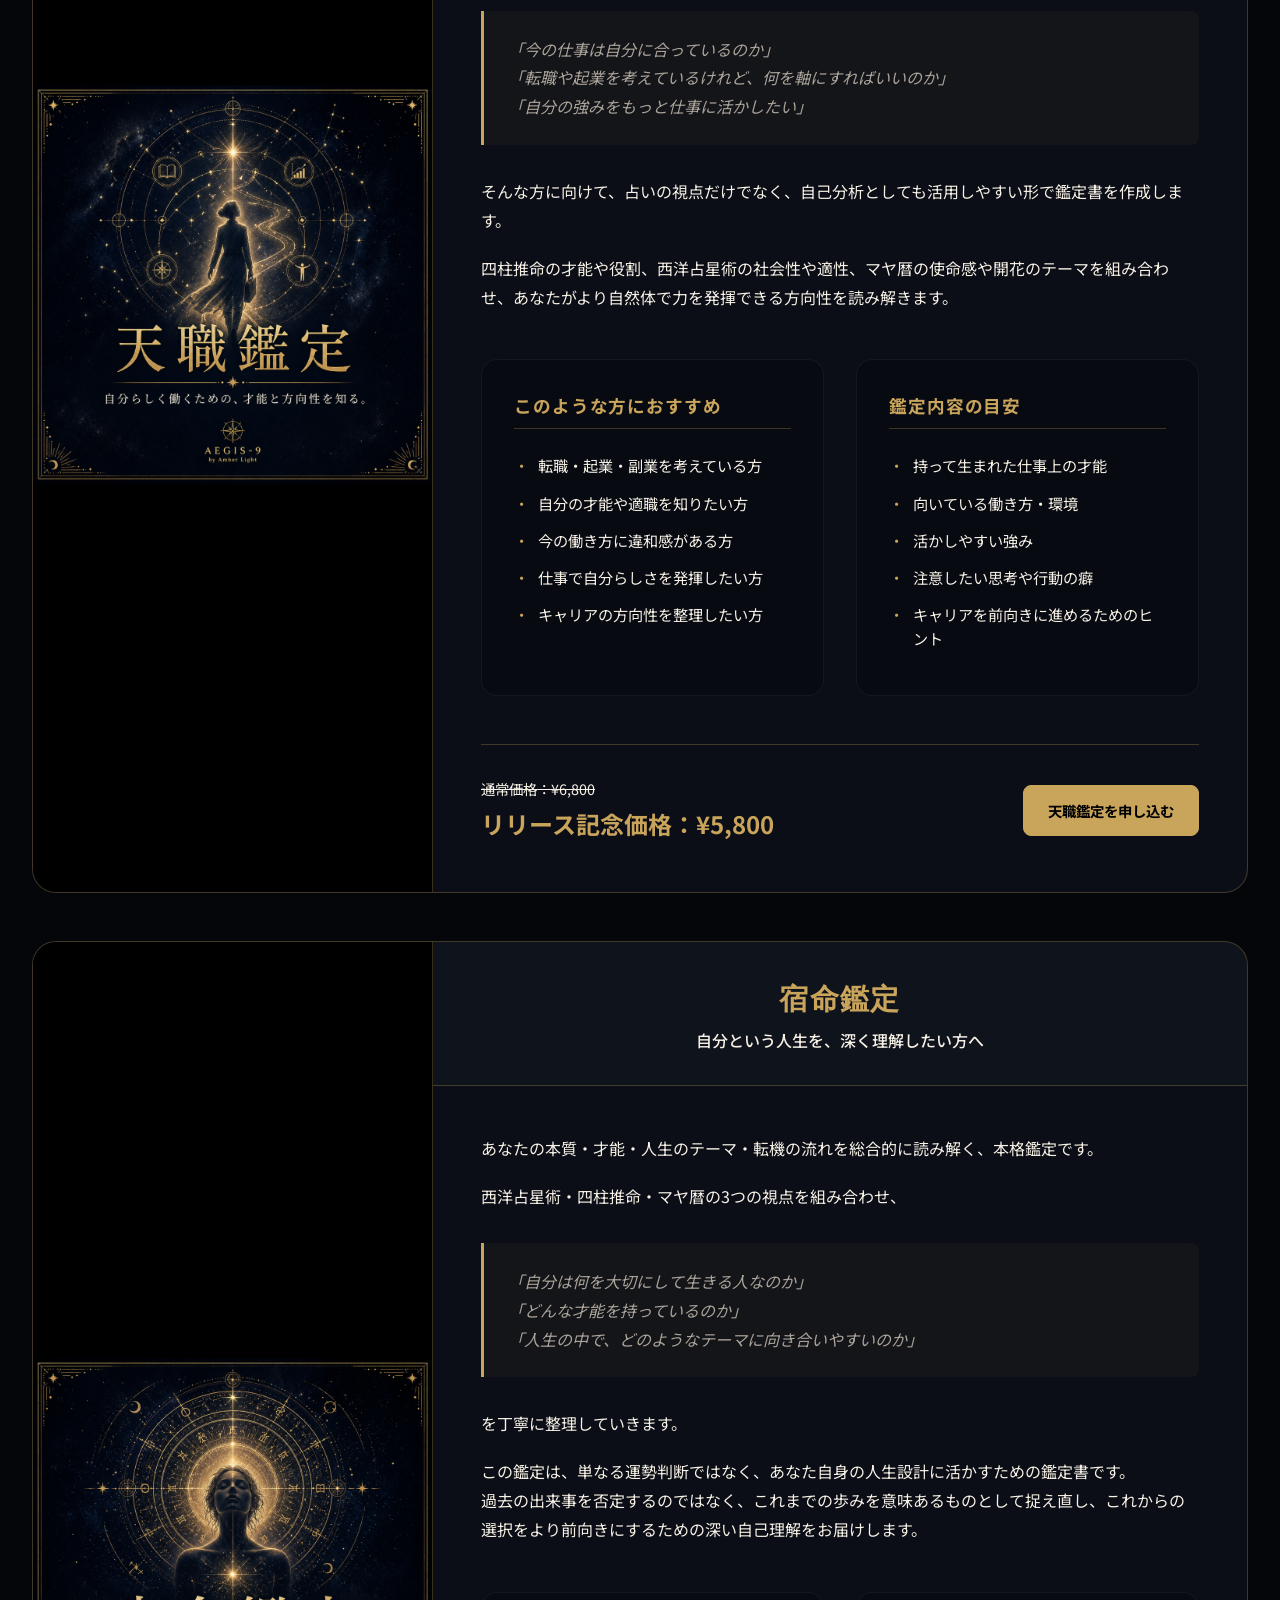
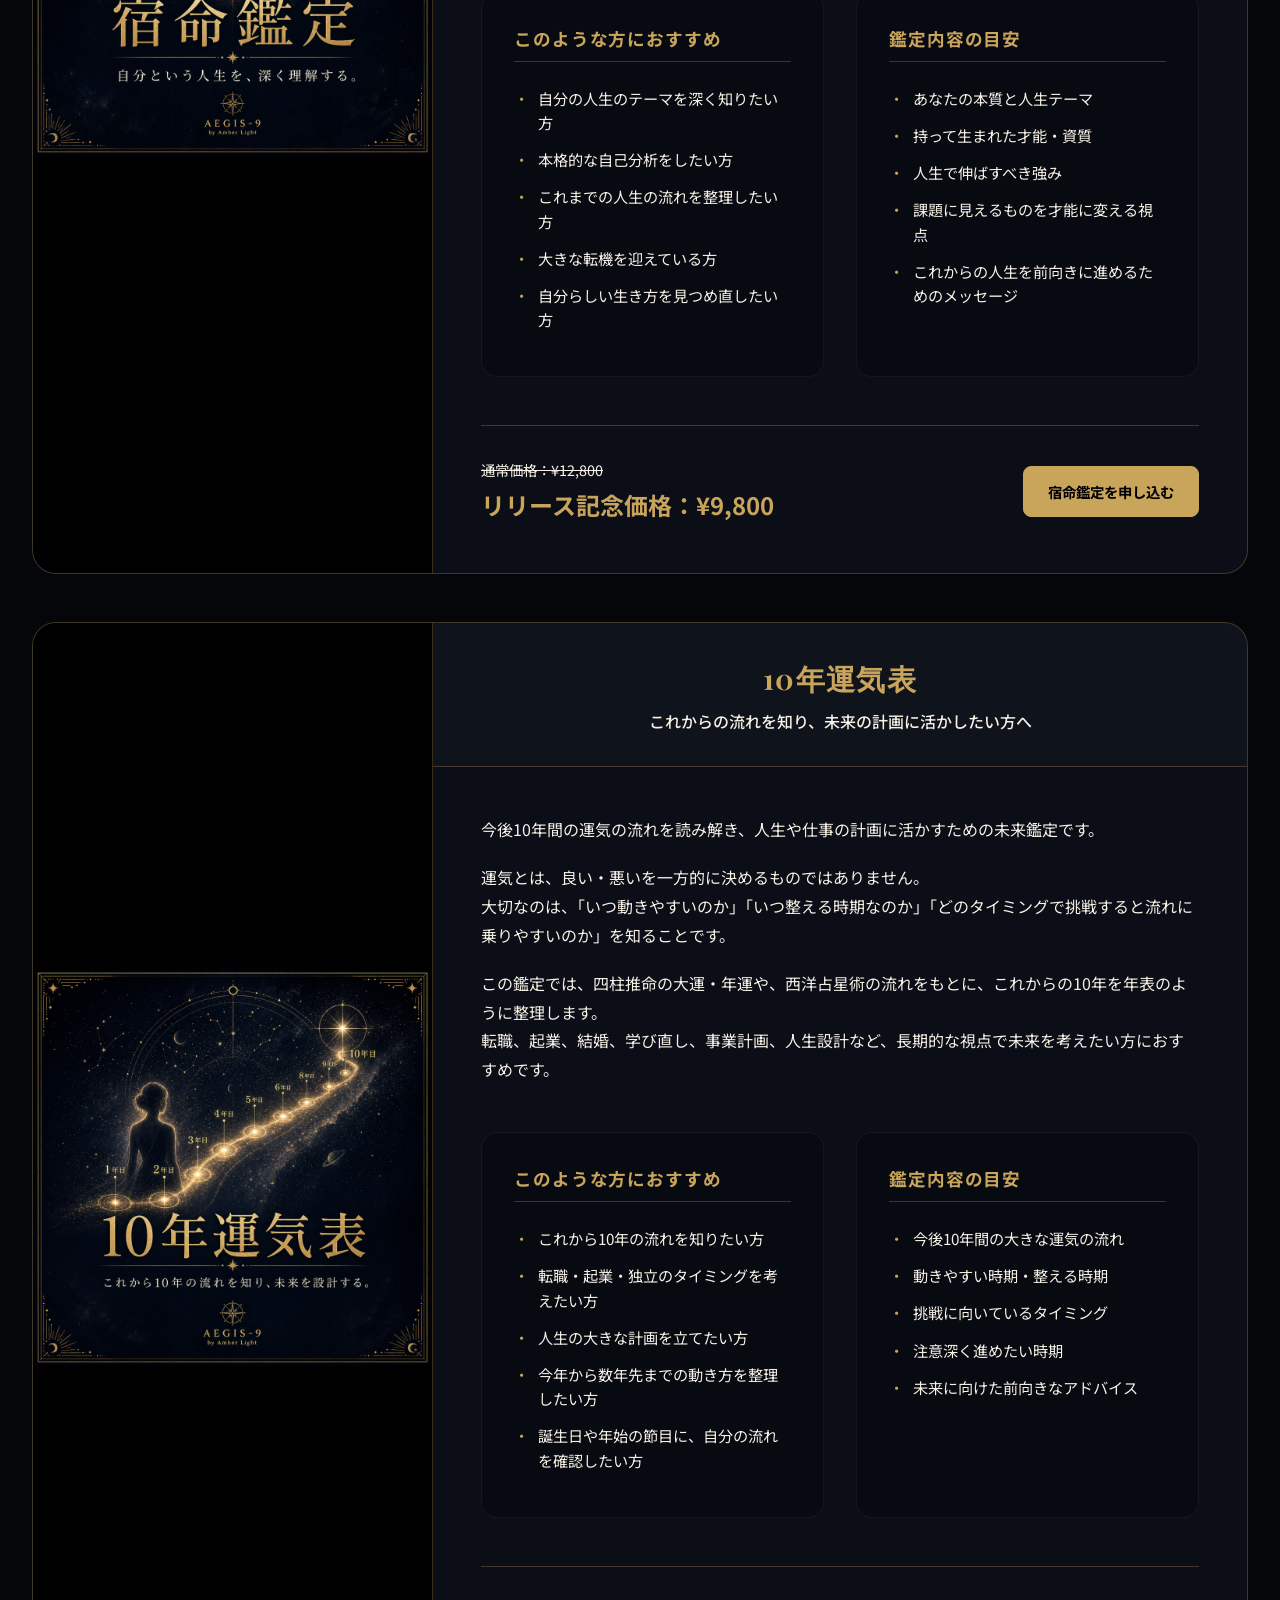
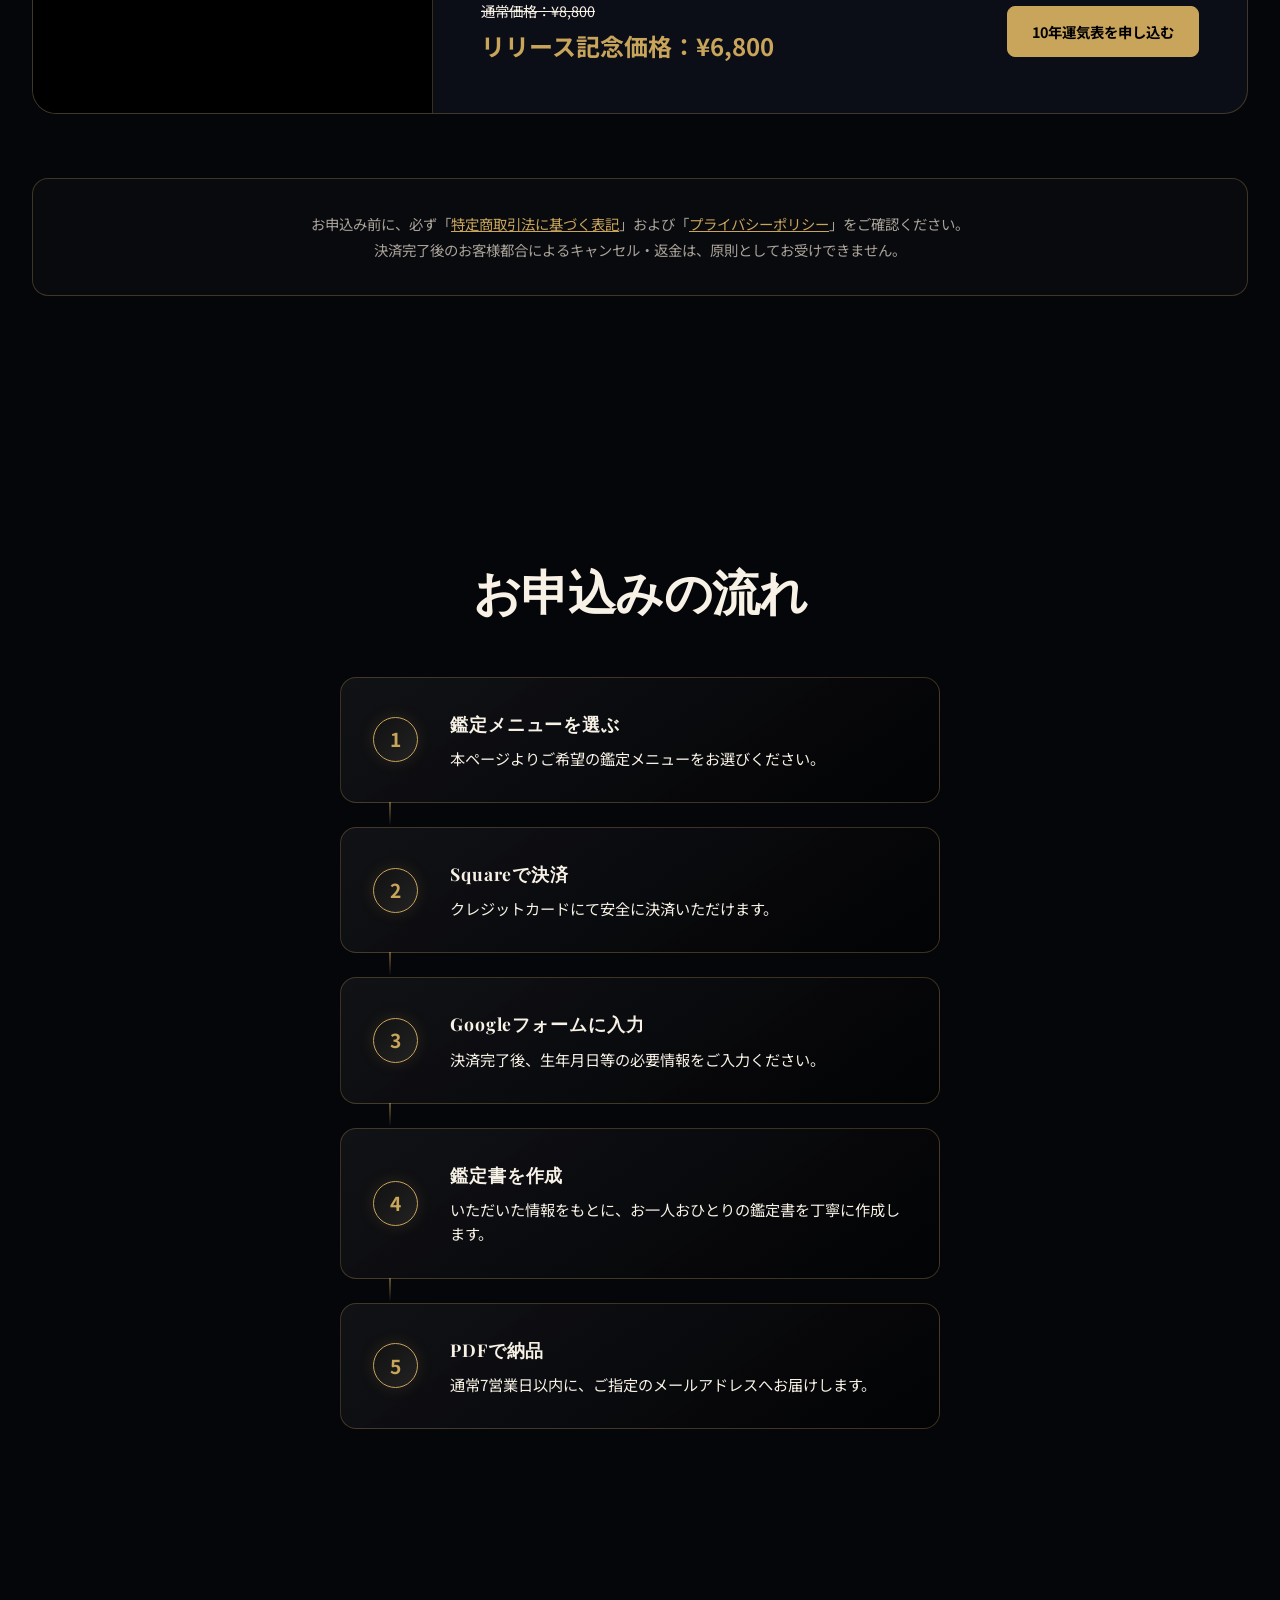
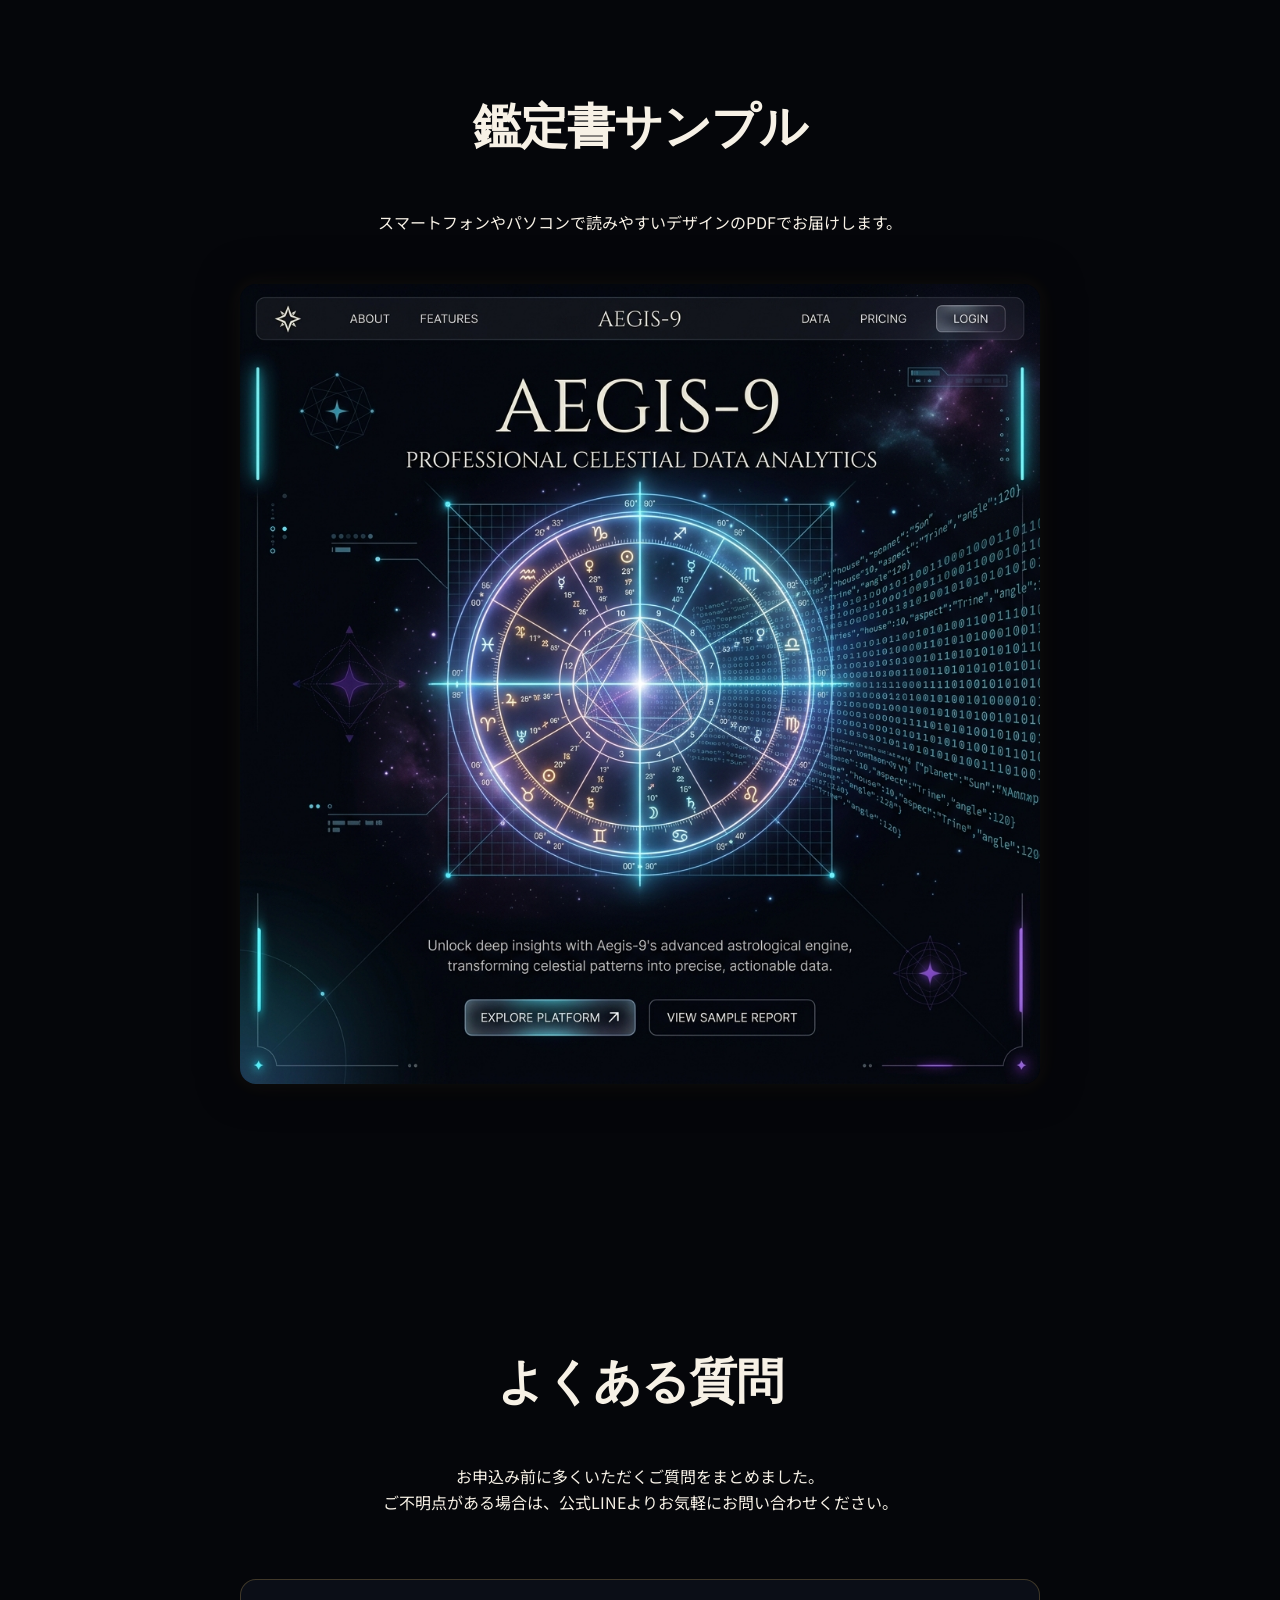
==== commit 3d13a5ee: "update: ヒーローセクションのボタン文言を「ミニ鑑定を¥980で試す」に変更" ====
--- a/index.html
+++ b/index.html
@@ -100,7 +100,7 @@
                     あなたの性質・才能・人生の流れを丁寧に読み解きます
                 </p>
                 <div class="hero-btns" style="display: flex; gap: 1rem; flex-wrap: wrap; justify-content: center;">
-                    <a href="#monitor" class="btn-primary">ミニ鑑定モニターを見る</a>
+                    <a href="#monitor" class="btn-primary">ミニ鑑定を¥980で試す</a>
                     <a href="#pricing" class="btn-outline">鑑定メニューを見る</a>
                 </div>
             </div>
